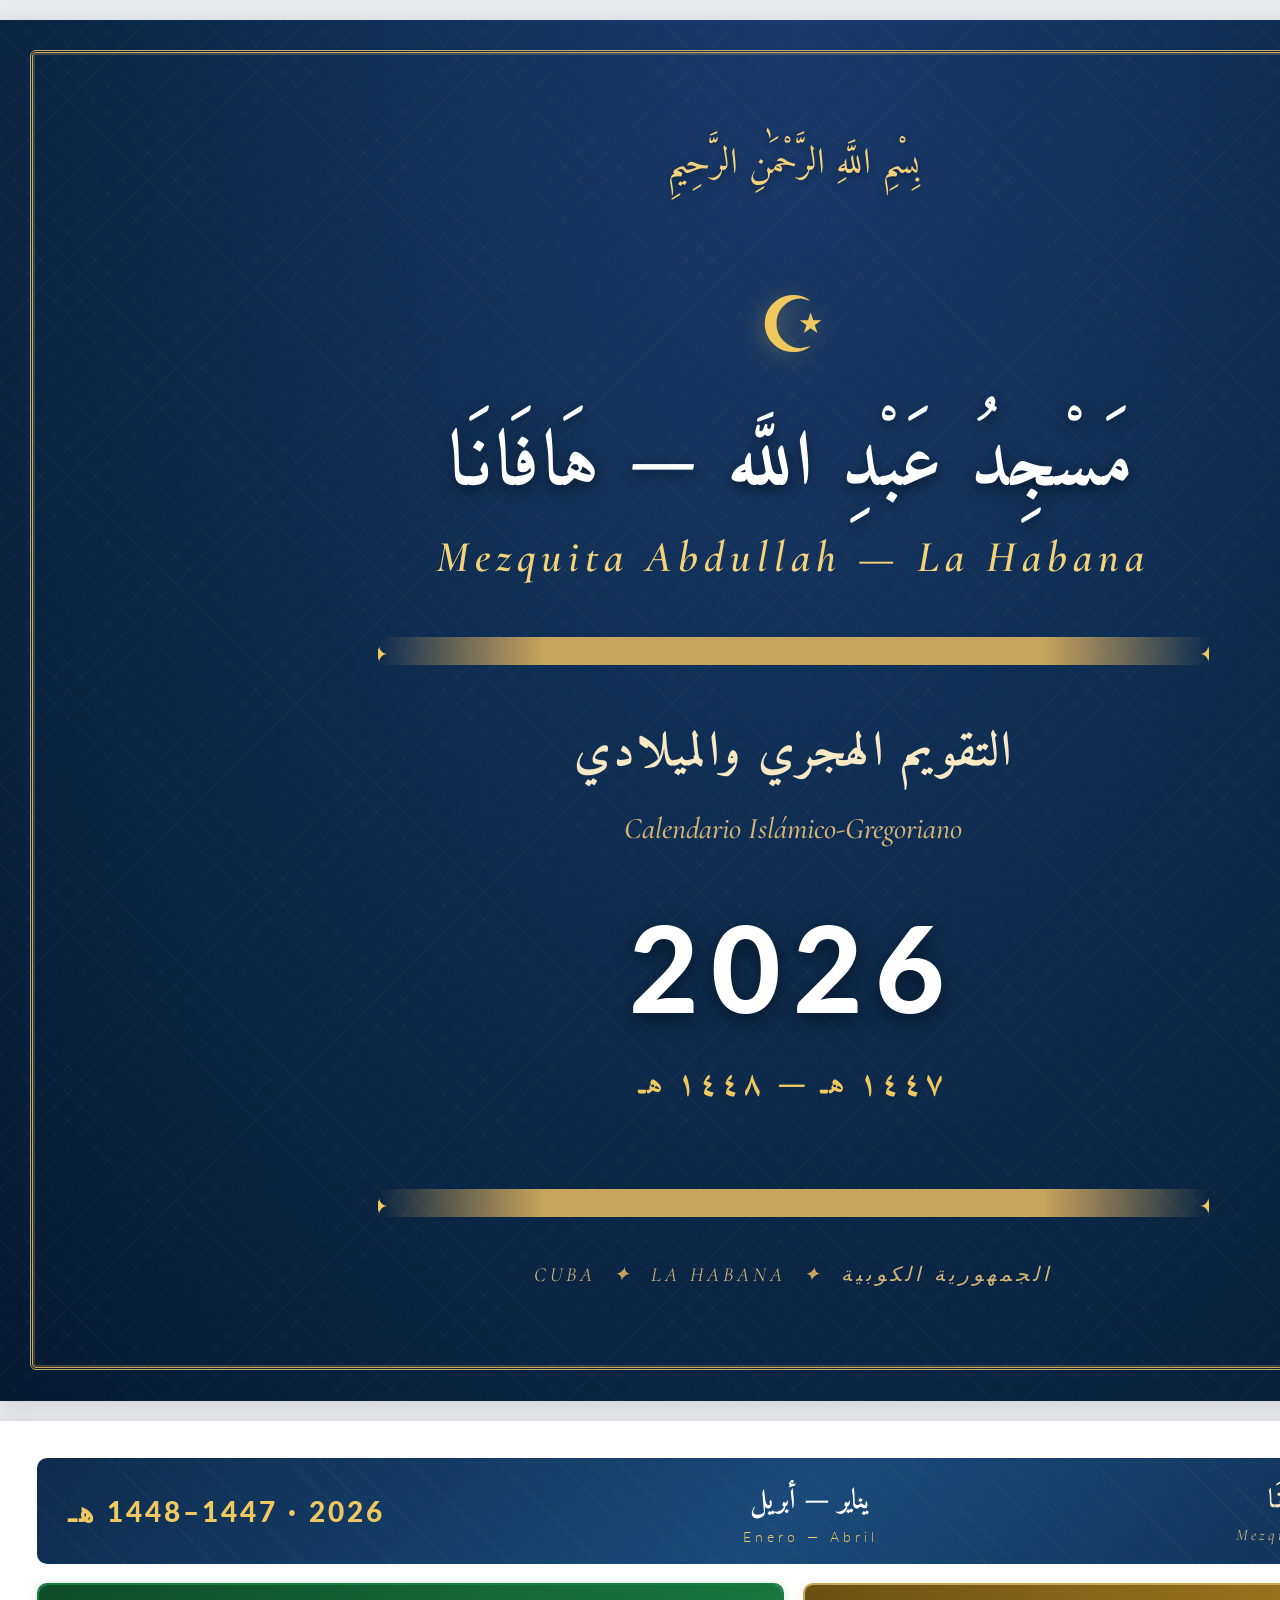
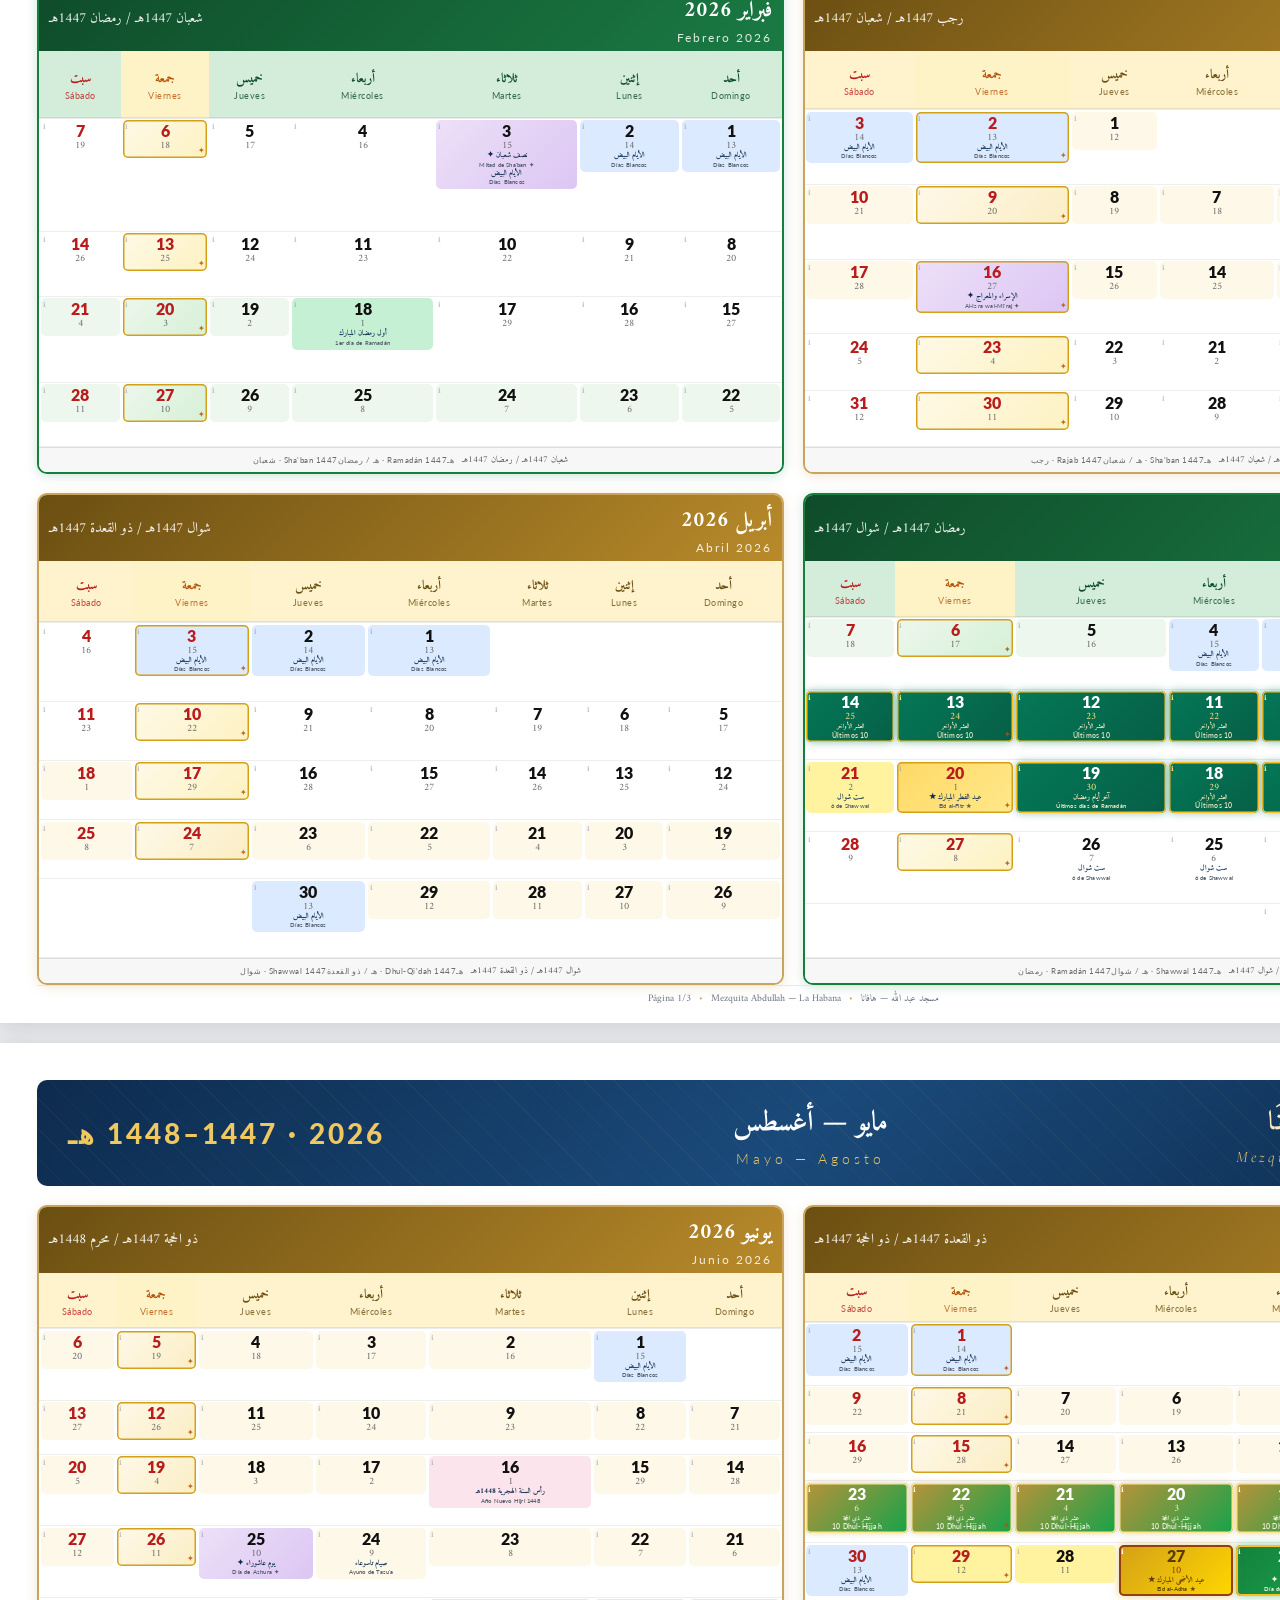
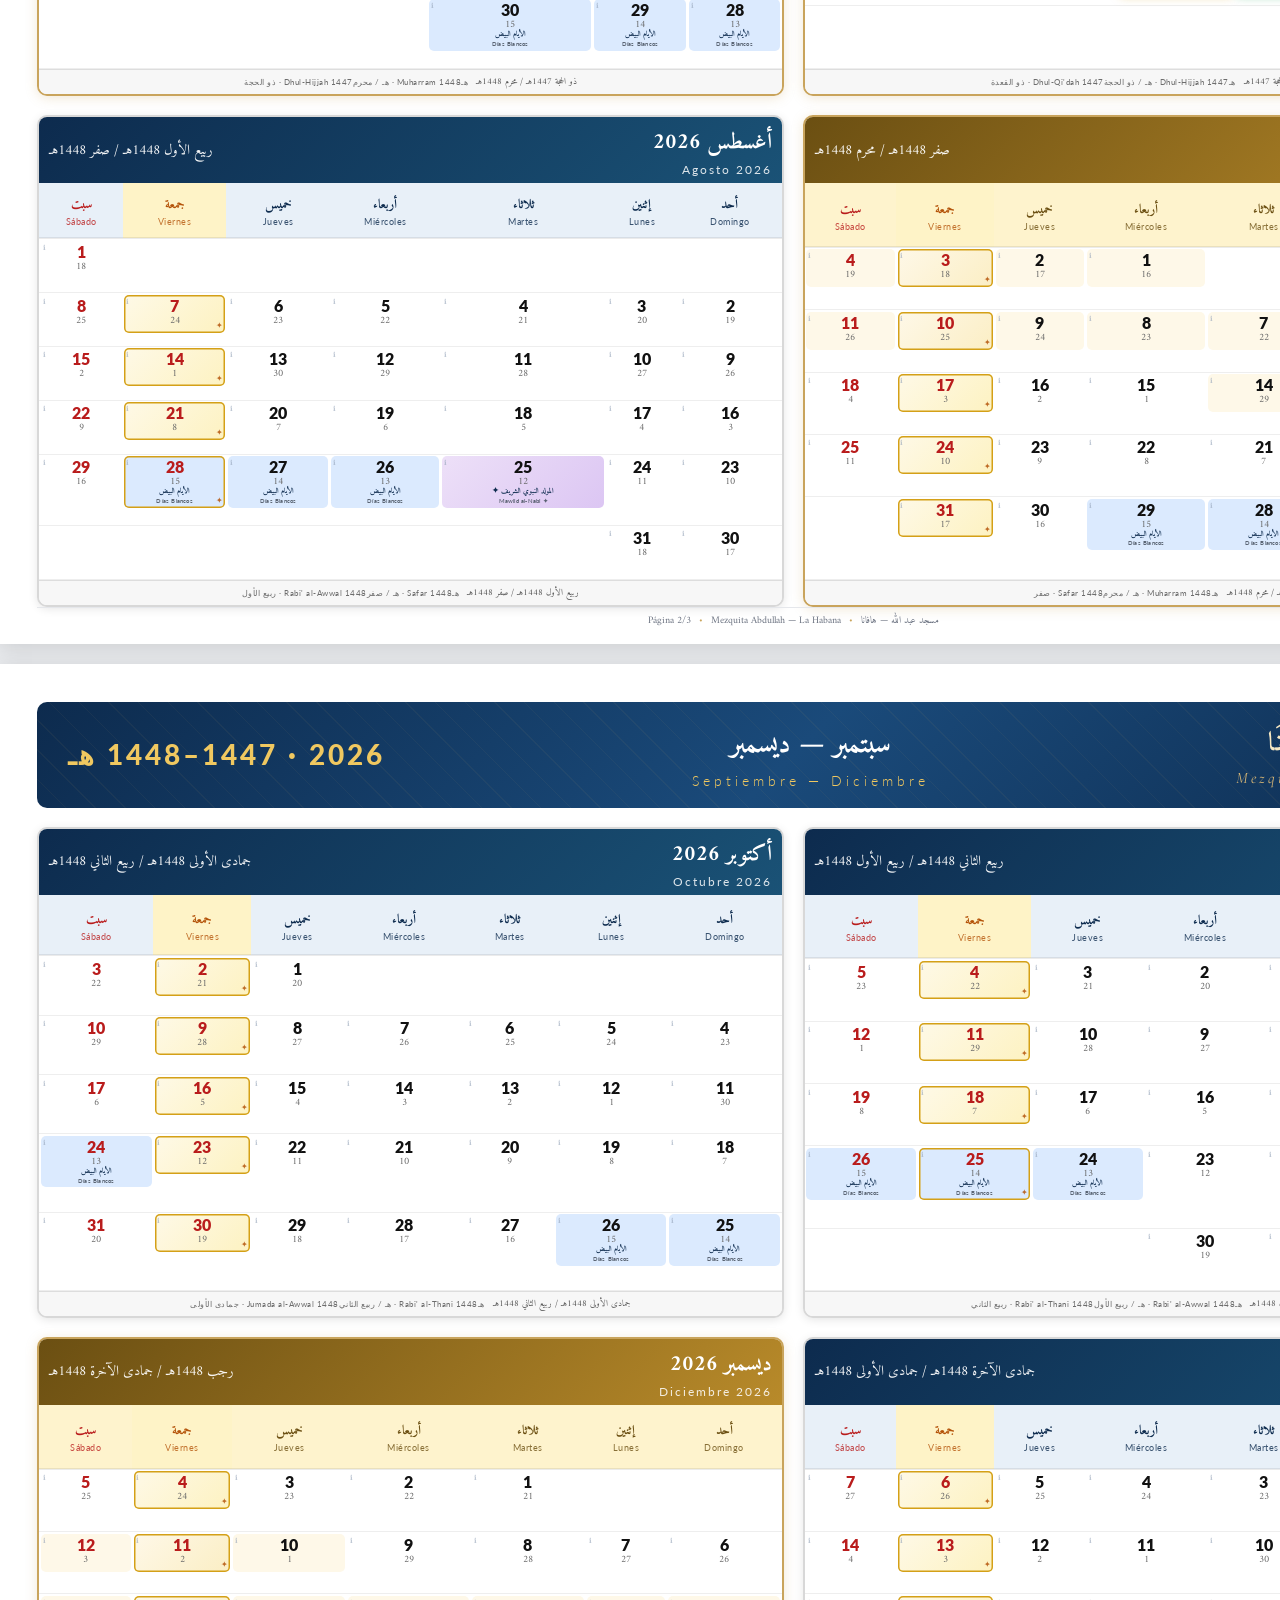
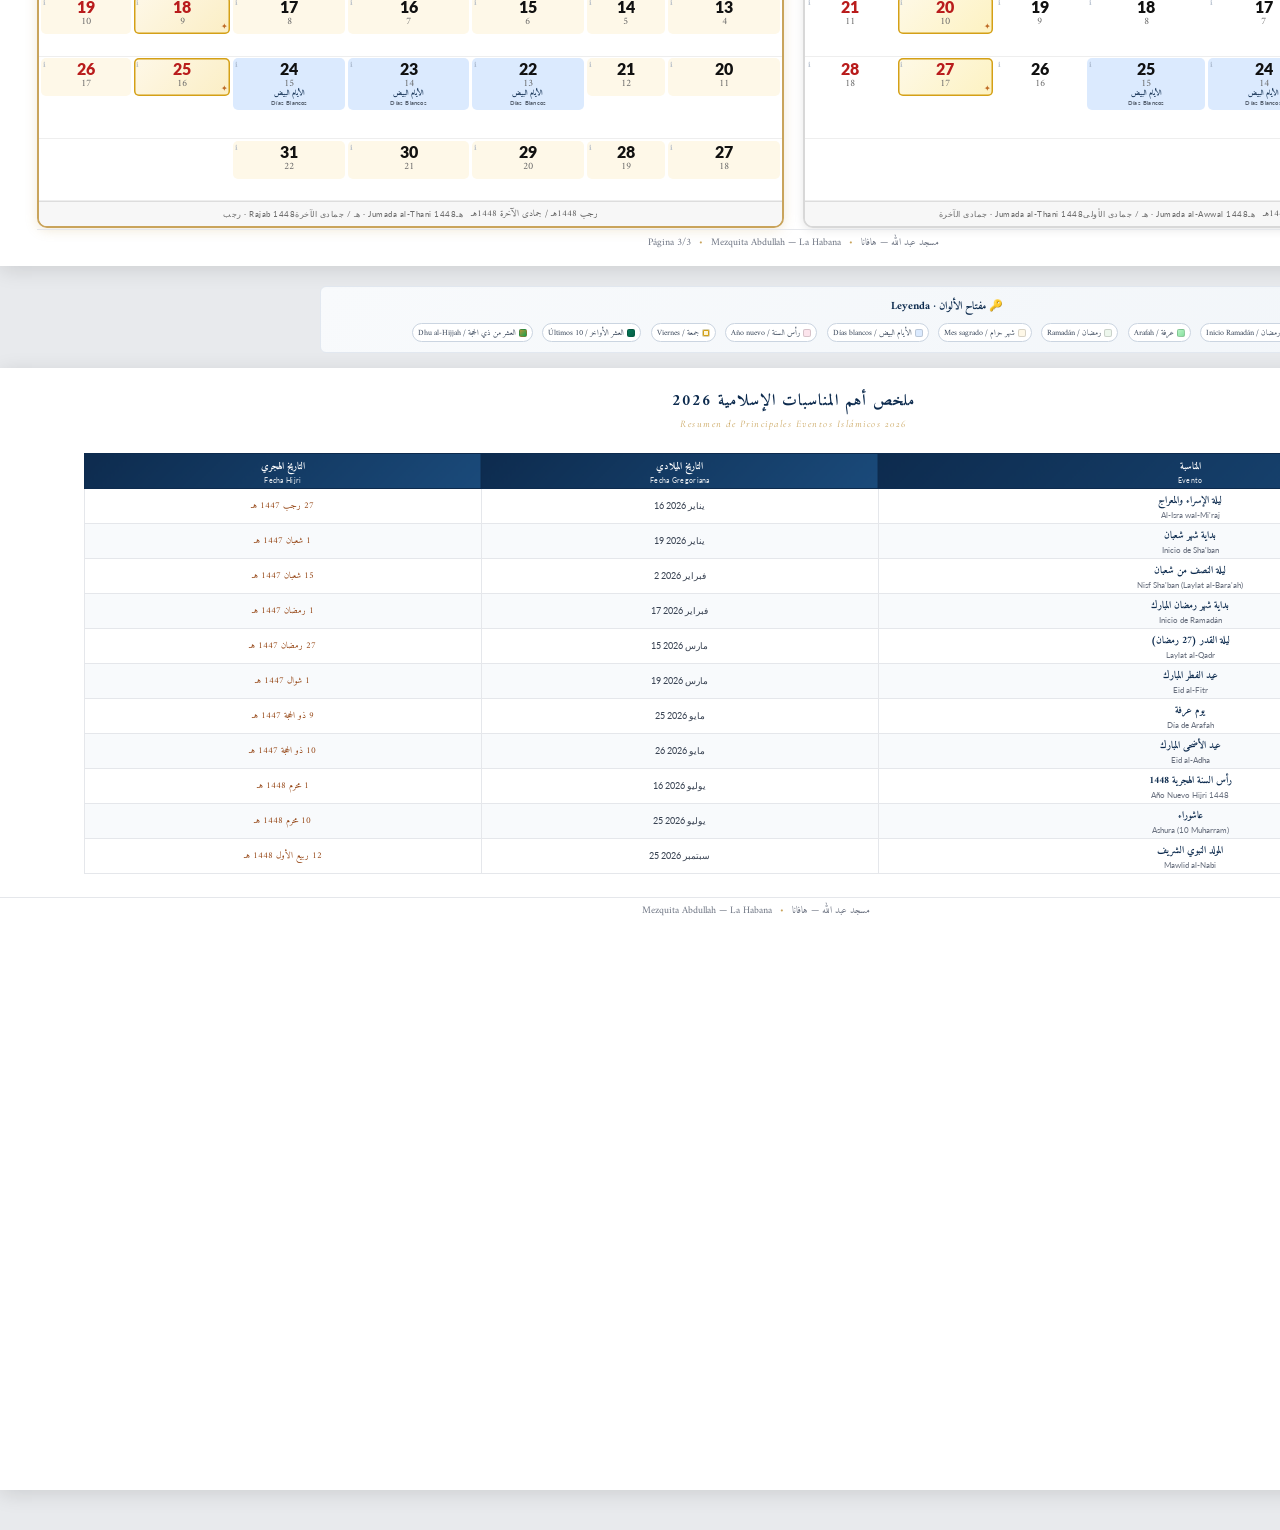
==== index.html @ 208e22bb "Add files via upload" ====
<!DOCTYPE html>
<html lang="ar" dir="rtl">
<head>
<meta charset="UTF-8">
<meta name="viewport" content="width=device-width, initial-scale=1.0">
<title>التقويم الهجري والميلادي 2026 — مسجد عبد الله هافانا | Calendario Islámico 2026</title>
<link rel="preconnect" href="https://fonts.googleapis.com">
<link rel="preconnect" href="https://fonts.gstatic.com" crossorigin>
<link href="https://fonts.googleapis.com/css2?family=Amiri:ital,wght@0,400;0,700;1,400&family=Scheherazade+New:wght@400;600;700&family=Lato:wght@300;400;700;900&family=Cormorant+Garamond:ital,wght@0,400;0,600;0,700;1,400&display=swap" rel="stylesheet">
<style>
* { margin: 0; padding: 0; box-sizing: border-box; }
html, body {
  background: #e8eaed;
  font-family: 'Amiri', 'Scheherazade New', 'Lato', serif;
  color: #1a1a1a;
  direction: rtl;
}
body { padding: 20px 0; }

/* ========== PAGE ========== */
.page {
  width: 420mm;
  min-height: 297mm;
  background: #fff;
  margin: 0 auto 20px;
  padding: 10mm;
  page-break-after: always;
  box-shadow: 0 4px 20px rgba(0,0,0,0.12);
  position: relative;
  overflow: hidden;
}

/* ========== COVER PAGE ========== */
.cover-page {
  background:
    radial-gradient(ellipse at top, #1a3a6c 0%, #0d2b4e 50%, #061a30 100%);
  color: #f7e9c4;
  display: flex;
  flex-direction: column;
  align-items: center;
  justify-content: center;
  text-align: center;
  padding: 30mm 20mm;
}
.cover-page::before {
  content: "";
  position: absolute; inset: 8mm;
  border: 3px double #c9a45c;
  border-radius: 6px;
  pointer-events: none;
  box-shadow: inset 0 0 0 2px rgba(201,164,92,0.25);
}
.cover-page::after {
  content: "";
  position: absolute; inset: 0;
  background:
    repeating-linear-gradient(45deg, transparent 0 18px, rgba(201,164,92,0.04) 18px 19px),
    repeating-linear-gradient(-45deg, transparent 0 18px, rgba(201,164,92,0.04) 18px 19px);
  pointer-events: none;
}
.cover-inner { position: relative; z-index: 2; max-width: 320mm; }
.basmala {
  font-family: 'Amiri', serif;
  font-size: 36px;
  color: #f3d27a;
  margin-bottom: 18mm;
  text-shadow: 0 2px 8px rgba(0,0,0,0.4);
}
.cover-crescent {
  font-size: 78px;
  color: #f0c860;
  margin-bottom: 6mm;
  filter: drop-shadow(0 4px 12px rgba(240,200,96,0.4));
}
.cover-mosque-ar {
  font-family: 'Amiri', serif;
  font-size: 76px;
  font-weight: 700;
  color: #fff;
  letter-spacing: 4px;
  text-shadow: 0 4px 14px rgba(0,0,0,0.5);
  margin-bottom: 6mm;
  line-height: 1.1;
}
.cover-mosque-es {
  font-family: 'Cormorant Garamond', serif;
  font-size: 44px;
  font-weight: 600;
  color: #f3d27a;
  letter-spacing: 6px;
  font-style: italic;
  direction: ltr;
  margin-bottom: 14mm;
}
.cover-divider {
  width: 220mm;
  height: 28px;
  margin: 6mm auto 12mm;
  background:
    linear-gradient(to right, transparent, #c9a45c 20%, #c9a45c 80%, transparent);
  -webkit-mask: radial-gradient(circle at center, transparent 8px, #000 9px),
                linear-gradient(#000,#000);
  -webkit-mask-composite: source-over;
  mask: radial-gradient(circle at center, transparent 8px, #000 9px),
        linear-gradient(#000,#000);
  position: relative;
}
.cover-divider::before, .cover-divider::after {
  content: "✦";
  position: absolute; top: 0;
  color: #f0c860; font-size: 22px;
}
.cover-divider::before { left: -2mm; }
.cover-divider::after { right: -2mm; }
.cover-title-ar {
  font-family: 'Amiri', serif;
  font-size: 48px;
  font-weight: 700;
  color: #f7e9c4;
  margin-bottom: 4mm;
  letter-spacing: 2px;
}
.cover-title-es {
  font-family: 'Cormorant Garamond', serif;
  font-size: 30px;
  font-weight: 500;
  color: #d4b475;
  font-style: italic;
  direction: ltr;
  margin-bottom: 16mm;
}
.cover-year {
  font-family: 'Lato', sans-serif;
  font-size: 120px;
  font-weight: 900;
  color: #fff;
  line-height: 1;
  letter-spacing: 12px;
  text-shadow: 0 6px 20px rgba(0,0,0,0.5);
  margin: 8mm 0;
}
.cover-hijri {
  font-family: 'Amiri', serif;
  font-size: 32px;
  color: #f0c860;
  font-weight: 700;
  letter-spacing: 3px;
  margin-bottom: 20mm;
}
.cover-location {
  font-family: 'Cormorant Garamond', serif;
  font-size: 20px;
  color: #d4b475;
  direction: ltr;
  font-style: italic;
  letter-spacing: 4px;
}
.cover-location .sep { margin: 0 8px; color: #c9a45c; }

/* ========== CALENDAR PAGES HEADER ========== */
.page-header {
  background: linear-gradient(135deg, #0d2b4e 0%, #1a4a7a 50%, #0d2b4e 100%);
  color: #fff;
  padding: 5mm 8mm;
  border-radius: 10px;
  margin-bottom: 5mm;
  display: flex;
  align-items: center;
  justify-content: space-between;
  position: relative;
  overflow: hidden;
}
.page-header::before {
  content: "";
  position: absolute; inset: 0;
  background: repeating-linear-gradient(45deg, transparent 0 20px, rgba(201,164,92,0.06) 20px 21px);
}
.ph-mosque { display: flex; flex-direction: column; gap: 2px; position: relative; z-index: 2; }
.ph-mosque-ar { font-family: 'Amiri', serif; font-size: 26px; font-weight: 700; color: #f7e9c4; letter-spacing: 2px; }
.ph-mosque-es { font-family: 'Cormorant Garamond', serif; font-size: 16px; color: #d4b475; direction: ltr; font-style: italic; letter-spacing: 3px; }
.ph-section { display: flex; flex-direction: column; gap: 2px; text-align: center; position: relative; z-index: 2; }
.ph-section-ar { font-family: 'Amiri', serif; font-size: 28px; font-weight: 700; color: #fff; }
.ph-section-es { font-family: 'Lato', sans-serif; font-size: 14px; color: #f0c860; direction: ltr; letter-spacing: 4px; font-weight: 300; }
.ph-year { font-family: 'Lato', sans-serif; font-size: 28px; font-weight: 900; color: #f0c860; letter-spacing: 3px; position: relative; z-index: 2; }

/* ========== MONTHS GRID (4 per page) ========== */
.months-grid-4 {
  display: grid;
  grid-template-columns: repeat(2, 1fr);
  grid-template-rows: repeat(2, 1fr);
  gap: 5mm;
  height: calc(297mm - 32mm);
}

.month-block {
  border-radius: 10px;
  overflow: hidden;
  box-shadow: 0 2px 10px rgba(0,0,0,0.10);
  border: 2px solid #d8d8d8;
  background: #fff;
  display: flex;
  flex-direction: column;
}
.month-block.sacred {
  border-color: #c9a45c;
  box-shadow: 0 2px 12px rgba(201,164,92,0.25);
}
.month-block.ramadan {
  border-color: #15803d;
  box-shadow: 0 2px 12px rgba(21,128,61,0.20);
}

.month-head {
  padding: 6px 10px;
  text-align: center;
  display: flex;
  align-items: center;
  justify-content: space-between;
}
.month-block:not(.sacred):not(.ramadan) .month-head { background: linear-gradient(135deg, #0d2b4e, #1a5276); color: #fff; }
.month-block.sacred .month-head { background: linear-gradient(135deg, #6B4F12, #b88a2a); color: #fff; }
.month-block.ramadan .month-head { background: linear-gradient(135deg, #0f4c2a, #1a7a43); color: #fff; }
.month-greg-name { display: flex; flex-direction: column; align-items: flex-start; }
.month-greg-name .m-ar { font-family: 'Amiri', serif; font-size: 22px; font-weight: 700; }
.month-greg-name .m-es { font-family: 'Lato', sans-serif; font-size: 12px; font-weight: 400; opacity: 0.85; direction: ltr; letter-spacing: 2px; }
.month-hijri-name { text-align: left; }
.month-hijri-name .m-ar { font-family: 'Amiri', serif; font-size: 14px; opacity: 0.95; display: block; }

.cal-table { width: 100%; border-collapse: collapse; flex: 1; }
.cal-table th {
  padding: 4px 2px;
  text-align: center;
  font-size: 11px;
  font-weight: 700;
  border-bottom: 2px solid rgba(0,0,0,0.08);
  vertical-align: middle;
}
.cal-table th .wd-ar { font-family: 'Amiri', serif; font-size: 13px; display: block; }
.cal-table th .wd-es { font-family: 'Lato', sans-serif; font-size: 8.5px; font-weight: 400; opacity: 0.8; direction: ltr; letter-spacing: 0.5px; display: block; margin-top: 1px; }
.month-block:not(.sacred):not(.ramadan) .cal-table th { background: #e8f0f8; color: #0d2b4e; }
.month-block.sacred .cal-table th { background: #fef3cd; color: #6B4F12; }
.month-block.ramadan .cal-table th { background: #d4edda; color: #0f4c2a; }
.cal-table th.fri { color: #b45309 !important; background: #fef3c7 !important; }
.cal-table th.sat { color: #b91c1c !important; }

.cal-table td {
  padding: 1.5px;
  text-align: center;
  vertical-align: top;
  border-bottom: 0.5px solid #eee;
}

.day-cell {
  display: flex;
  flex-direction: column;
  align-items: center;
  border-radius: 5px;
  padding: 3px 2px;
  min-height: 38px;
  position: relative;
  cursor: pointer;
  transition: transform 0.12s ease, box-shadow 0.12s ease;
}
.day-cell:hover {
  transform: translateY(-1px);
  box-shadow: 0 3px 10px rgba(0,0,0,0.18);
  z-index: 5;
}
.info-dot {
  position: absolute;
  top: 1px;
  inset-inline-end: 2px;
  font-size: 7px;
  color: #94a3b8;
  opacity: 0.6;
}
.day-cell:hover .info-dot { color: #0d2b4e; opacity: 1; }

.g-num { font-family: 'Lato', sans-serif; font-size: 16px; font-weight: 800; line-height: 1; color: #111; }
.h-num { font-family: 'Amiri', serif; font-size: 10px; color: #666; line-height: 1.1; margin-top: 1px; }
.ev-label {
  font-size: 7px;
  line-height: 1.15;
  text-align: center;
  font-weight: 600;
  max-width: 99%;
  margin-top: 1px;
}
.ev-ar { font-family: 'Amiri', serif; font-size: 7.5px; color: #0d2b4e; }
.ev-es { font-family: 'Lato', sans-serif; font-size: 6px; color: #4b5563; direction: ltr; opacity: 0.9; letter-spacing: 0.2px; }
.ev-label.mini { font-size: 6.5px; }

/* Day type backgrounds */
.dc-eid        { background: linear-gradient(135deg, #ffd966, #ffe88a) !important; }
.dc-eid2       { background: #fff3a0 !important; }
.dc-holy       { background: linear-gradient(135deg, #ede0f8, #dcc6f3) !important; }
.dc-fast-start { background: #c6f0d3 !important; }
.dc-arafah     { background: linear-gradient(135deg, #b7f3c4, #88e0a0) !important; }
.dc-ramadan    { background: #edf7ed; }
.dc-sacred     { background: #fef8e8; }
.dc-white      { background: #dbeafe !important; }
.dc-new-year   { background: #fce4ec !important; }

/* Friday highlight (gold frame) — applied on top */
.day-cell.is-friday {
  background: linear-gradient(135deg, #fef9e7, #fdf2c1);
  box-shadow: inset 0 0 0 1.5px #d4a017;
}
.day-cell.is-friday::after {
  content: "✦";
  position: absolute;
  bottom: 0px; inset-inline-start: 2px;
  color: #b45309;
  font-size: 8px;
  opacity: 0.85;
}
/* Friday + Ramadan etc keep their own bg via specificity (Friday adds frame only) */
.day-cell.is-friday.dc-ramadan { background: linear-gradient(135deg, #edf7ed, #d6f0d6); }
.day-cell.is-friday.dc-sacred  { background: linear-gradient(135deg, #fef8e8, #fbeec4); }
.day-cell.is-friday.dc-white   { background: linear-gradient(135deg, #dbeafe, #c5e0ff); }

/* Last ten Ramadan — deep emerald glow */
.day-cell.is-last10 {
  background: linear-gradient(135deg, #047857, #065f46) !important;
  color: #fff !important;
  box-shadow: inset 0 0 0 1.5px #fbbf24, 0 0 8px rgba(4,120,87,0.45);
}
.day-cell.is-last10 .g-num { color: #fff !important; }
.day-cell.is-last10 .h-num { color: #fde68a !important; }
.day-cell.is-last10 .ev-ar { color: #fef3c7 !important; }
.day-cell.is-last10 .ev-es { color: #fef3c7 !important; }
.day-cell.is-last10 .info-dot { color: #fde68a !important; opacity: 1; }
/* Laylat al-Qadr override */
.day-cell.is-last10.dc-holy {
  background: linear-gradient(135deg, #5b21b6, #7c3aed) !important;
  box-shadow: inset 0 0 0 2px #fbbf24, 0 0 12px rgba(124,58,237,0.5);
}

/* Ten Dhul-Hijjah — warm gold→green */
.day-cell.is-tendh {
  background: linear-gradient(135deg, #b8923a, #16a34a) !important;
  color: #fff !important;
  box-shadow: inset 0 0 0 1.5px #fde68a, 0 0 6px rgba(184,146,58,0.40);
}
.day-cell.is-tendh .g-num { color: #fff !important; }
.day-cell.is-tendh .h-num { color: #fef3c7 !important; }
.day-cell.is-tendh .ev-ar, .day-cell.is-tendh .ev-es { color: #fffbeb !important; }
.day-cell.is-tendh .info-dot { color: #fff !important; opacity: 1; }
/* Arafah / Adha keep their special background */
.day-cell.is-tendh.dc-arafah { background: linear-gradient(135deg, #15803d, #16a34a) !important; box-shadow: inset 0 0 0 2px #fbbf24, 0 0 10px rgba(22,163,74,0.5); }
.day-cell.is-tendh.dc-eid { background: linear-gradient(135deg, #d4a017, #ffd700) !important; color: #5b3a00 !important; box-shadow: inset 0 0 0 2px #92400e, 0 0 10px rgba(212,160,23,0.5); }
.day-cell.is-tendh.dc-eid .g-num { color: #5b3a00 !important; }
.day-cell.is-tendh.dc-eid .h-num { color: #7c3a00 !important; }
.day-cell.is-tendh.dc-eid .ev-ar, .day-cell.is-tendh.dc-eid .ev-es { color: #5b3a00 !important; }

.fri .g-num, .sat .g-num { color: #b91c1c; }

.month-footer {
  background: #f7f7f7;
  text-align: center;
  padding: 4px 6px;
  font-size: 9px;
  color: #555;
  border-top: 1px solid #ddd;
  display: flex;
  justify-content: center;
  align-items: center;
  gap: 8px;
}
.month-footer .ftr-es { font-family: 'Lato', sans-serif; direction: ltr; font-size: 8px; opacity: 0.85; letter-spacing: 0.5px; }

.page-footer {
  position: absolute;
  bottom: 4mm;
  left: 10mm;
  right: 10mm;
  text-align: center;
  font-size: 10px;
  color: #6b7280;
  padding-top: 4px;
  border-top: 1px solid #e5e7eb;
  display: flex;
  align-items: center;
  justify-content: center;
  gap: 8px;
  font-family: 'Amiri', 'Lato', serif;
}
.page-footer .dot { color: #c9a45c; }

/* ========== MODAL ========== */
.modal-overlay {
  position: fixed;
  inset: 0;
  background: rgba(10,20,40,0.65);
  backdrop-filter: blur(4px);
  -webkit-backdrop-filter: blur(4px);
  display: none;
  align-items: center;
  justify-content: center;
  z-index: 1000;
  padding: 20px;
  /* السماح بالتمرير على overlay عندما يكون المحتوى أطول من الشاشة */
  overflow-y: auto;
  -webkit-overflow-scrolling: touch;
  overscroll-behavior: contain;
}
.modal-overlay.active { display: flex; }
.modal {
  background: #fff;
  width: min(420px, 100%);
  max-height: 85vh;
  /* استخدام dvh عند توفره للتعامل مع شريط المتصفح المتحرك على الهاتف */
  max-height: 85dvh;
  display: flex;
  flex-direction: column;
  border-radius: 16px;
  border: 3px solid #c9a45c;
  box-shadow: 0 20px 60px rgba(0,0,0,0.4);
  position: relative;
  overflow: hidden; /* الحفاظ على الحواف المستديرة */
  animation: modalIn 0.25s ease-out;
  /* منع backdrop-filter من إفساد التمرير للعناصر الداخلية */
  will-change: transform, opacity;
}
@keyframes modalIn {
  from { opacity: 0; transform: translateY(20px) scale(0.96); }
  to { opacity: 1; transform: translateY(0) scale(1); }
}
.modal-header {
  background: linear-gradient(135deg, #0d2b4e, #1a4a7a);
  color: #fff;
  padding: 20px 28px;
  padding-inline-end: 60px; /* مساحة لزر الإغلاق */
  border-radius: 13px 13px 0 0;
  position: relative;
  flex-shrink: 0; /* الهيدر ثابت لا يُضغط */
}
.modal-close {
  position: absolute;
  top: 12px;
  inset-inline-end: 14px;
  width: 36px; height: 36px;
  border-radius: 50%;
  background: rgba(255,255,255,0.2);
  border: 1.5px solid rgba(255,255,255,0.3);
  color: #fff;
  font-size: 22px;
  cursor: pointer;
  display: flex; align-items: center; justify-content: center;
  transition: background 0.15s;
  z-index: 5;
  -webkit-tap-highlight-color: transparent;
  touch-action: manipulation;
}
.modal-close:hover { background: rgba(255,255,255,0.3); }
.modal-date-line {
  font-family: 'Lato', sans-serif;
  font-size: 14px;
  color: #f0c860;
  letter-spacing: 2px;
  margin-bottom: 4px;
}
.modal-title-ar { font-family: 'Amiri', serif; font-size: 28px; font-weight: 700; margin-bottom: 4px; }
.modal-title-es { font-family: 'Cormorant Garamond', serif; font-size: 18px; color: #d4b475; direction: ltr; font-style: italic; letter-spacing: 2px; }
.modal-section { margin-bottom: 18px; }
.modal-section h4 {
  font-family: 'Amiri', serif;
  font-size: 15px;
  color: #0d2b4e;
  margin-bottom: 6px;
  padding-bottom: 4px;
  border-bottom: 2px solid #c9a45c;
  display: inline-block;
}
.modal-section .es-label { font-family: 'Lato', sans-serif; font-size: 11px; color: #6b7280; direction: ltr; margin-left: 6px; }
.modal-section p.ar { font-family: 'Amiri', serif; font-size: 18px; line-height: 1.8; color: #1f2937; }
.modal-section p.es { font-family: 'Lato', sans-serif; font-size: 14px; line-height: 1.6; color: #374151; direction: ltr; text-align: left; margin-top: 8px; padding-inline-start: 12px; border-inline-start: 3px solid #c9a45c; }
/* جسم النافذة هو المنطقة القابلة للتمرير */
.modal-body {
  padding: 22px 28px;
  overflow-y: auto;
  -webkit-overflow-scrolling: touch;
  overscroll-behavior: contain;
  flex: 1 1 auto;
  min-height: 0; /* مهم لـ flex children حتى يعمل scroll */
}
.modal-footer {
  flex-shrink: 0;
}
.modal-quote {
  background: linear-gradient(135deg, #fef9e7, #fef3c7);
  border-radius: 10px;
  padding: 18px 22px;
  border: 1.5px solid #d4a017;
  margin-top: 10px;
}
.modal-quote .q-ar {
  font-family: 'Amiri', serif;
  font-size: 22px;
  line-height: 1.9;
  color: #5b3a00;
  text-align: center;
  font-weight: 600;
}
.modal-quote .q-es {
  font-family: 'Cormorant Garamond', serif;
  font-size: 15px;
  line-height: 1.55;
  color: #6b4f12;
  direction: ltr;
  text-align: center;
  font-style: italic;
  margin-top: 10px;
  padding-top: 10px;
  border-top: 1px dashed #d4a017;
}
.modal-quote .q-ref {
  font-family: 'Lato', sans-serif;
  font-size: 12px;
  color: #92400e;
  text-align: center;
  margin-top: 8px;
  letter-spacing: 1px;
}
.modal-footer {
  padding: 14px 28px;
  text-align: center;
  font-family: 'Amiri', serif;
  font-size: 13px;
  color: #6b7280;
  border-top: 1px solid #e5e7eb;
}
.modal-footer .es { font-family: 'Lato', sans-serif; font-size: 11px; direction: ltr; color: #9ca3af; }

/* ========== COMPACT LEGEND (under calendar) ========== */
.legend-compact {
  margin-top: 3mm;
  padding: 2.5mm 3mm;
  background: linear-gradient(135deg, #f8fafc, #f1f5f9);
  border-radius: 6px;
  border: 1px solid #e2e8f0;
}
.legend-title-small {
  text-align: center;
  font-family: 'Amiri', serif;
  font-size: 11px;
  font-weight: 700;
  color: #0d2b4e;
  margin-bottom: 2mm;
}
.legend-grid-small {
  display: flex;
  flex-wrap: wrap;
  gap: 1.2mm 2.5mm;
  justify-content: center;
}
.legend-chip {
  display: inline-flex;
  align-items: center;
  gap: 3px;
  padding: 1.5px 5px;
  border-radius: 14px;
  border: 1px solid #cbd5e1;
  background: #fff;
  font-size: 8px;
}
.legend-chip .swatch {
  width: 8px;
  height: 8px;
  border-radius: 2px;
  flex-shrink: 0;
  border: 1px solid rgba(0,0,0,0.15);
}
.legend-chip .swatch.dc-eid { background: linear-gradient(135deg, #ffd966, #ffe88a); }
.legend-chip .swatch.dc-eid2 { background: #fff3a0; }
.legend-chip .swatch.dc-holy { background: linear-gradient(135deg, #ede0f8, #dcc6f3); }
.legend-chip .swatch.dc-fast-start { background: #c6f0d3; }
.legend-chip .swatch.dc-arafah { background: linear-gradient(135deg, #b7f3c4, #88e0a0); }
.legend-chip .swatch.dc-ramadan { background: #edf7ed; }
.legend-chip .swatch.dc-sacred { background: #fef8e8; }
.legend-chip .swatch.dc-white { background: #dbeafe; }
.legend-chip .swatch.dc-new-year { background: #fce4ec; }
.legend-chip .swatch.is-friday { background: linear-gradient(135deg, #fef9e7, #fdf2c1); box-shadow: inset 0 0 0 1px #d4a017; }
.legend-chip .swatch.is-last10 { background: linear-gradient(135deg, #047857, #065f46); }
.legend-chip .swatch.is-tendh { background: linear-gradient(135deg, #b8923a, #16a34a); }
.legend-chip .text {
  font-family: 'Amiri', serif;
  font-size: 8px;
  color: #334155;
  white-space: nowrap;
}

/* ========== COMPACT EVENTS TABLE ========== */
.events-page {
  background: #fff;
  padding: 5mm 6mm;
  max-height: 100mm;
}
.events-title {
  text-align: center;
  font-family: 'Amiri', serif;
  font-size: 16px;
  font-weight: 700;
  color: #0d2b4e;
  margin-bottom: 1mm;
  letter-spacing: 1px;
}
.events-subtitle {
  text-align: center;
  font-family: 'Cormorant Garamond', serif;
  font-size: 10px;
  color: #c9a45c;
  direction: ltr;
  font-style: italic;
  letter-spacing: 1.5px;
  margin-bottom: 3mm;
}
.events-table-wrap { overflow-x: auto; max-width: 92%; margin: 0 auto; }
.events-table {
  width: 100%;
  border-collapse: collapse;
  font-family: 'Amiri', 'Lato', serif;
  font-size: 9px;
  table-layout: fixed;
}
.events-table th {
  background: linear-gradient(135deg, #0d2b4e, #1a4a7a);
  color: #fff;
  padding: 4px 3px;
  text-align: center;
  font-family: 'Amiri', serif;
  font-size: 10px;
  font-weight: 700;
  border: 1px solid #0d2b4e;
}
.events-table th .es { font-family: 'Lato', sans-serif; font-size: 7px; font-weight: 400; opacity: 0.85; direction: ltr; display: block; margin-top: 1px; letter-spacing: 0.3px; }
.events-table td {
  padding: 3px 3px;
  border: 1px solid #e5e7eb;
  text-align: center;
  vertical-align: middle;
}
.events-table tr:nth-child(even) { background: #f8fafc; }
.events-table tr:hover { background: #eef6ff; }
.events-table .ev-name-ar { font-family: 'Amiri', serif; font-size: 10px; font-weight: 700; color: #0d2b4e; }
.events-table .ev-name-es { font-family: 'Lato', sans-serif; font-size: 8px; color: #6b7280; direction: ltr; display: block; margin-top: 1px; }
.events-table .date-greg { font-family: 'Lato', sans-serif; font-size: 9px; color: #374151; direction: ltr; }
.events-table .date-hijri { font-family: 'Amiri', serif; font-size: 9px; color: #92400e; }
.events-table col:first-child { width: 44%; }
.events-table col:nth-child(2) { width: 28%; }
.events-table col:nth-child(3) { width: 28%; }

/* ========== MODAL MOBILE FIXES ========== */
@media (max-width: 640px) {
  /* تعطيل blur على الهاتف (يسبب lag ومشاكل تمرير على iOS/Android القديم) */
  .modal-overlay {
    padding: 10px;
    align-items: flex-start; /* لصق بالأعلى لتجنب قطع المحتوى الطويل */
    justify-content: center;
    backdrop-filter: none;
    -webkit-backdrop-filter: none;
    background: rgba(10,20,40,0.78);
    /* استخدام dvh لتجنب مشاكل شريط العنوان المتحرك */
    height: 100vh;
    height: 100dvh;
    overflow-y: auto;
    -webkit-overflow-scrolling: touch;
    overscroll-behavior: contain;
    /* تجنب إيماءات التمرير في الخلفية */
    touch-action: pan-y;
  }
  .modal-overlay.active {
    display: flex;
  }
  .modal {
    width: 100%;
    max-width: 460px;
    margin: 12px auto;
    /* الارتفاع الأقصى: استخدام dvh لتفادي قفز شريط المتصفح */
    max-height: calc(100dvh - 24px);
    max-height: calc(100vh - 24px); /* fallback */
    border-radius: 14px;
    border-width: 2px;
    position: relative;
    /* مهم: نضمن أن العنصر لا يتأثر بـ transform بعد انتهاء الأنيميشن */
    display: flex;
    flex-direction: column;
    overflow: hidden;
  }
  /* استخدام dvh في المتصفحات الحديثة فقط */
  @supports (height: 100dvh) {
    .modal { max-height: calc(100dvh - 24px); }
  }
  .modal-header {
    padding: 14px 18px;
    padding-inline-end: 54px;
    border-radius: 12px 12px 0 0;
    flex-shrink: 0;
  }
  .modal-close {
    width: 38px; height: 38px;       /* أكبر للضغط السهل (≥ 38px) */
    font-size: 20px;
    top: 8px;
    inset-inline-end: 8px;
    background: rgba(255,255,255,0.28);
    border: 1.5px solid rgba(255,255,255,0.45);
    box-shadow: 0 2px 6px rgba(0,0,0,0.25);
  }
  .modal-date-line { font-size: 11px; letter-spacing: 1px; }
  .modal-title-ar { font-size: 20px; }
  .modal-title-es { font-size: 14px; }
  .modal-body {
    padding: 14px 18px 18px;
    overflow-y: auto;
    -webkit-overflow-scrolling: touch;
    overscroll-behavior: contain;
    flex: 1 1 auto;
    min-height: 0;
  }
  .modal-section { margin-bottom: 12px; }
  .modal-section h4 { font-size: 13px; }
  .modal-section p.ar { font-size: 15px; }
  .modal-section p.es { font-size: 12px; }
  .modal-quote { padding: 12px 14px; }
  .modal-quote .q-ar { font-size: 16px; line-height: 1.85; }
  .modal-quote .q-es { font-size: 13px; }
  .modal-footer {
    padding: 10px 18px;
    font-size: 11px;
    flex-shrink: 0;
  }
}

/* === تحسين الوضع الأفقي (Landscape) على الهاتف === */
@media (max-width: 900px) and (orientation: landscape) and (max-height: 500px) {
  .modal-overlay { padding: 6px; align-items: flex-start; }
  .modal {
    max-height: calc(100dvh - 12px);
    max-height: calc(100vh - 12px);
    margin: 6px auto;
  }
  .modal-header { padding: 10px 16px; padding-inline-end: 50px; }
  .modal-title-ar { font-size: 18px; margin-bottom: 2px; }
  .modal-title-es { font-size: 12px; }
  .modal-date-line { font-size: 10px; margin-bottom: 2px; }
  .modal-close { width: 34px; height: 34px; font-size: 18px; top: 6px; inset-inline-end: 6px; }
  .modal-body { padding: 10px 16px; }
  .modal-section { margin-bottom: 10px; }
  .modal-quote { padding: 10px 12px; }
  .modal-footer { padding: 8px 16px; }
}

/* === دعم الشاشات الصغيرة جداً === */
@media (max-width: 360px) {
  .modal-header { padding: 12px 14px; padding-inline-end: 50px; }
  .modal-body { padding: 12px 14px; }
  .modal-title-ar { font-size: 18px; }
  .modal-section p.ar { font-size: 14px; }
  .modal-quote .q-ar { font-size: 15px; }
}

/* ========== PRINT ========== */
@media print {
  body { background: #fff; padding: 0; }
  .page { box-shadow: none; margin: 0; page-break-after: always; }
  .info-dot { display: none !important; }
  .modal-overlay { display: none !important; }
  .day-cell { cursor: default; }
  .day-cell:hover { transform: none; box-shadow: none; }
}

@page { size: A3 landscape; margin: 0; }
</style>
</head>
<body>

<!-- ===================== COVER PAGE ===================== -->
<div class="page cover-page">
  <div class="cover-inner">
    <div class="basmala">بِسْمِ اللَّهِ الرَّحْمَٰنِ الرَّحِيمِ</div>
    <div class="cover-crescent">☪</div>
    <div class="cover-mosque-ar">مَسْجِدُ عَبْدِ اللَّه — هَافَانَا</div>
    <div class="cover-mosque-es">Mezquita Abdullah — La Habana</div>
    <div class="cover-divider"></div>
    <div class="cover-title-ar">التقويم الهجري والميلادي</div>
    <div class="cover-title-es">Calendario Islámico-Gregoriano</div>
    <div class="cover-year">2026</div>
    <div class="cover-hijri">١٤٤٧ هـ — ١٤٤٨ هـ</div>
    <div class="cover-divider"></div>
    <div class="cover-location">CUBA <span class="sep">✦</span> LA HABANA <span class="sep">✦</span> الجمهورية الكوبية</div>
  </div>
</div>

<!-- ===================== CALENDAR PAGES ===================== -->

<div class="page calendar-page">
  <div class="page-header">
    <div class="ph-mosque">
      <span class="ph-mosque-ar">مَسْجِدُ عَبْدِ الله — هَافَانَا</span>
      <span class="ph-mosque-es">Mezquita Abdullah — La Habana</span>
    </div>
    <div class="ph-section">
      <span class="ph-section-ar">يناير — أبريل</span>
      <span class="ph-section-es">Enero — Abril</span>
    </div>
    <div class="ph-year">2026 · 1447–1448 هـ</div>
  </div>
  <div class="months-grid-4">
    <div class="month-block sacred"><div class="month-head"><div class="month-greg-name"><span class="m-ar">يناير 2026</span><span class="m-es">Enero 2026</span></div><div class="month-hijri-name"><span class="m-ar">رجب 1447هـ / شعبان 1447هـ</span></div></div><table class="cal-table"><tr><th class=""><span class="wd-ar">أحد</span><span class="wd-es">Domingo</span></th><th class=""><span class="wd-ar">إثنين</span><span class="wd-es">Lunes</span></th><th class=""><span class="wd-ar">ثلاثاء</span><span class="wd-es">Martes</span></th><th class=""><span class="wd-ar">أربعاء</span><span class="wd-es">Miércoles</span></th><th class=""><span class="wd-ar">خميس</span><span class="wd-es">Jueves</span></th><th class="fri"><span class="wd-ar">جمعة</span><span class="wd-es">Viernes</span></th><th class="sat"><span class="wd-ar">سبت</span><span class="wd-es">Sábado</span></th></tr><tr><td></td><td></td><td></td><td></td><td><div class="day-cell dc-sacred" data-date="2026-01-01" data-info="sacred_month" data-weekday="4" data-g="1" data-h="12"><span class="info-dot">ℹ</span><span class="g-num">1</span><span class="h-num">12</span></div></td><td><div class="day-cell dc-white fri is-friday" data-date="2026-01-02" data-info="white_days" data-weekday="5" data-g="2" data-h="13"><span class="info-dot">ℹ</span><span class="g-num">2</span><span class="h-num">13</span><span class="ev-label ev-ar">الأيام البيض</span><span class="ev-label ev-es">Días Blancos</span></div></td><td><div class="day-cell dc-white sat" data-date="2026-01-03" data-info="white_days" data-weekday="6" data-g="3" data-h="14"><span class="info-dot">ℹ</span><span class="g-num">3</span><span class="h-num">14</span><span class="ev-label ev-ar">الأيام البيض</span><span class="ev-label ev-es">Días Blancos</span></div></td></tr><tr><td><div class="day-cell dc-white" data-date="2026-01-04" data-info="white_days" data-weekday="0" data-g="4" data-h="15"><span class="info-dot">ℹ</span><span class="g-num">4</span><span class="h-num">15</span><span class="ev-label ev-ar">الأيام البيض</span><span class="ev-label ev-es">Días Blancos</span></div></td><td><div class="day-cell dc-sacred" data-date="2026-01-05" data-info="sacred_month" data-weekday="1" data-g="5" data-h="16"><span class="info-dot">ℹ</span><span class="g-num">5</span><span class="h-num">16</span></div></td><td><div class="day-cell dc-sacred" data-date="2026-01-06" data-info="sacred_month" data-weekday="2" data-g="6" data-h="17"><span class="info-dot">ℹ</span><span class="g-num">6</span><span class="h-num">17</span></div></td><td><div class="day-cell dc-sacred" data-date="2026-01-07" data-info="sacred_month" data-weekday="3" data-g="7" data-h="18"><span class="info-dot">ℹ</span><span class="g-num">7</span><span class="h-num">18</span></div></td><td><div class="day-cell dc-sacred" data-date="2026-01-08" data-info="sacred_month" data-weekday="4" data-g="8" data-h="19"><span class="info-dot">ℹ</span><span class="g-num">8</span><span class="h-num">19</span></div></td><td><div class="day-cell dc-sacred fri is-friday" data-date="2026-01-09" data-info="friday" data-weekday="5" data-g="9" data-h="20"><span class="info-dot">ℹ</span><span class="g-num">9</span><span class="h-num">20</span></div></td><td><div class="day-cell dc-sacred sat" data-date="2026-01-10" data-info="sacred_month" data-weekday="6" data-g="10" data-h="21"><span class="info-dot">ℹ</span><span class="g-num">10</span><span class="h-num">21</span></div></td></tr><tr><td><div class="day-cell dc-sacred" data-date="2026-01-11" data-info="sacred_month" data-weekday="0" data-g="11" data-h="22"><span class="info-dot">ℹ</span><span class="g-num">11</span><span class="h-num">22</span></div></td><td><div class="day-cell dc-sacred" data-date="2026-01-12" data-info="sacred_month" data-weekday="1" data-g="12" data-h="23"><span class="info-dot">ℹ</span><span class="g-num">12</span><span class="h-num">23</span></div></td><td><div class="day-cell dc-sacred" data-date="2026-01-13" data-info="sacred_month" data-weekday="2" data-g="13" data-h="24"><span class="info-dot">ℹ</span><span class="g-num">13</span><span class="h-num">24</span></div></td><td><div class="day-cell dc-sacred" data-date="2026-01-14" data-info="sacred_month" data-weekday="3" data-g="14" data-h="25"><span class="info-dot">ℹ</span><span class="g-num">14</span><span class="h-num">25</span></div></td><td><div class="day-cell dc-sacred" data-date="2026-01-15" data-info="sacred_month" data-weekday="4" data-g="15" data-h="26"><span class="info-dot">ℹ</span><span class="g-num">15</span><span class="h-num">26</span></div></td><td><div class="day-cell dc-holy fri is-friday" data-date="2026-01-16" data-info="isra_miraj" data-weekday="5" data-g="16" data-h="27"><span class="info-dot">ℹ</span><span class="g-num">16</span><span class="h-num">27</span><span class="ev-label ev-ar">الإسراء والمعراج ✦</span><span class="ev-label ev-es">Al-Isra wal-Mi&#x27;raj ✦</span></div></td><td><div class="day-cell dc-sacred sat" data-date="2026-01-17" data-info="sacred_month" data-weekday="6" data-g="17" data-h="28"><span class="info-dot">ℹ</span><span class="g-num">17</span><span class="h-num">28</span></div></td></tr><tr><td><div class="day-cell dc-sacred" data-date="2026-01-18" data-info="sacred_month" data-weekday="0" data-g="18" data-h="29"><span class="info-dot">ℹ</span><span class="g-num">18</span><span class="h-num">29</span></div></td><td><div class="day-cell dc-sacred" data-date="2026-01-19" data-info="sacred_month" data-weekday="1" data-g="19" data-h="30"><span class="info-dot">ℹ</span><span class="g-num">19</span><span class="h-num">30</span></div></td><td><div class="day-cell" data-date="2026-01-20" data-info="regular" data-weekday="2" data-g="20" data-h="1"><span class="info-dot">ℹ</span><span class="g-num">20</span><span class="h-num">1</span></div></td><td><div class="day-cell" data-date="2026-01-21" data-info="regular" data-weekday="3" data-g="21" data-h="2"><span class="info-dot">ℹ</span><span class="g-num">21</span><span class="h-num">2</span></div></td><td><div class="day-cell" data-date="2026-01-22" data-info="regular" data-weekday="4" data-g="22" data-h="3"><span class="info-dot">ℹ</span><span class="g-num">22</span><span class="h-num">3</span></div></td><td><div class="day-cell fri is-friday" data-date="2026-01-23" data-info="friday" data-weekday="5" data-g="23" data-h="4"><span class="info-dot">ℹ</span><span class="g-num">23</span><span class="h-num">4</span></div></td><td><div class="day-cell sat" data-date="2026-01-24" data-info="regular" data-weekday="6" data-g="24" data-h="5"><span class="info-dot">ℹ</span><span class="g-num">24</span><span class="h-num">5</span></div></td></tr><tr><td><div class="day-cell" data-date="2026-01-25" data-info="regular" data-weekday="0" data-g="25" data-h="6"><span class="info-dot">ℹ</span><span class="g-num">25</span><span class="h-num">6</span></div></td><td><div class="day-cell" data-date="2026-01-26" data-info="regular" data-weekday="1" data-g="26" data-h="7"><span class="info-dot">ℹ</span><span class="g-num">26</span><span class="h-num">7</span></div></td><td><div class="day-cell" data-date="2026-01-27" data-info="regular" data-weekday="2" data-g="27" data-h="8"><span class="info-dot">ℹ</span><span class="g-num">27</span><span class="h-num">8</span></div></td><td><div class="day-cell" data-date="2026-01-28" data-info="regular" data-weekday="3" data-g="28" data-h="9"><span class="info-dot">ℹ</span><span class="g-num">28</span><span class="h-num">9</span></div></td><td><div class="day-cell" data-date="2026-01-29" data-info="regular" data-weekday="4" data-g="29" data-h="10"><span class="info-dot">ℹ</span><span class="g-num">29</span><span class="h-num">10</span></div></td><td><div class="day-cell fri is-friday" data-date="2026-01-30" data-info="friday" data-weekday="5" data-g="30" data-h="11"><span class="info-dot">ℹ</span><span class="g-num">30</span><span class="h-num">11</span></div></td><td><div class="day-cell sat" data-date="2026-01-31" data-info="regular" data-weekday="6" data-g="31" data-h="12"><span class="info-dot">ℹ</span><span class="g-num">31</span><span class="h-num">12</span></div></td></tr></table><div class="month-footer"><span>رجب 1447هـ / شعبان 1447هـ</span><span class="ftr-es">رجب · Rajab 1447هـ / شعبان · Sha&#x27;ban 1447هـ</span></div></div><div class="month-block ramadan"><div class="month-head"><div class="month-greg-name"><span class="m-ar">فبراير 2026</span><span class="m-es">Febrero 2026</span></div><div class="month-hijri-name"><span class="m-ar">شعبان 1447هـ / رمضان 1447هـ</span></div></div><table class="cal-table"><tr><th class=""><span class="wd-ar">أحد</span><span class="wd-es">Domingo</span></th><th class=""><span class="wd-ar">إثنين</span><span class="wd-es">Lunes</span></th><th class=""><span class="wd-ar">ثلاثاء</span><span class="wd-es">Martes</span></th><th class=""><span class="wd-ar">أربعاء</span><span class="wd-es">Miércoles</span></th><th class=""><span class="wd-ar">خميس</span><span class="wd-es">Jueves</span></th><th class="fri"><span class="wd-ar">جمعة</span><span class="wd-es">Viernes</span></th><th class="sat"><span class="wd-ar">سبت</span><span class="wd-es">Sábado</span></th></tr><tr><td><div class="day-cell dc-white" data-date="2026-02-01" data-info="white_days" data-weekday="0" data-g="1" data-h="13"><span class="info-dot">ℹ</span><span class="g-num">1</span><span class="h-num">13</span><span class="ev-label ev-ar">الأيام البيض</span><span class="ev-label ev-es">Días Blancos</span></div></td><td><div class="day-cell dc-white" data-date="2026-02-02" data-info="white_days" data-weekday="1" data-g="2" data-h="14"><span class="info-dot">ℹ</span><span class="g-num">2</span><span class="h-num">14</span><span class="ev-label ev-ar">الأيام البيض</span><span class="ev-label ev-es">Días Blancos</span></div></td><td><div class="day-cell dc-holy" data-date="2026-02-03" data-info="nisf_shaban" data-weekday="2" data-g="3" data-h="15"><span class="info-dot">ℹ</span><span class="g-num">3</span><span class="h-num">15</span><span class="ev-label ev-ar">نصف شعبان ✦</span><span class="ev-label ev-es">Mitad de Sha&#x27;ban ✦</span><span class="ev-label ev-ar">الأيام البيض</span><span class="ev-label ev-es">Días Blancos</span></div></td><td><div class="day-cell" data-date="2026-02-04" data-info="regular" data-weekday="3" data-g="4" data-h="16"><span class="info-dot">ℹ</span><span class="g-num">4</span><span class="h-num">16</span></div></td><td><div class="day-cell" data-date="2026-02-05" data-info="regular" data-weekday="4" data-g="5" data-h="17"><span class="info-dot">ℹ</span><span class="g-num">5</span><span class="h-num">17</span></div></td><td><div class="day-cell fri is-friday" data-date="2026-02-06" data-info="friday" data-weekday="5" data-g="6" data-h="18"><span class="info-dot">ℹ</span><span class="g-num">6</span><span class="h-num">18</span></div></td><td><div class="day-cell sat" data-date="2026-02-07" data-info="regular" data-weekday="6" data-g="7" data-h="19"><span class="info-dot">ℹ</span><span class="g-num">7</span><span class="h-num">19</span></div></td></tr><tr><td><div class="day-cell" data-date="2026-02-08" data-info="regular" data-weekday="0" data-g="8" data-h="20"><span class="info-dot">ℹ</span><span class="g-num">8</span><span class="h-num">20</span></div></td><td><div class="day-cell" data-date="2026-02-09" data-info="regular" data-weekday="1" data-g="9" data-h="21"><span class="info-dot">ℹ</span><span class="g-num">9</span><span class="h-num">21</span></div></td><td><div class="day-cell" data-date="2026-02-10" data-info="regular" data-weekday="2" data-g="10" data-h="22"><span class="info-dot">ℹ</span><span class="g-num">10</span><span class="h-num">22</span></div></td><td><div class="day-cell" data-date="2026-02-11" data-info="regular" data-weekday="3" data-g="11" data-h="23"><span class="info-dot">ℹ</span><span class="g-num">11</span><span class="h-num">23</span></div></td><td><div class="day-cell" data-date="2026-02-12" data-info="regular" data-weekday="4" data-g="12" data-h="24"><span class="info-dot">ℹ</span><span class="g-num">12</span><span class="h-num">24</span></div></td><td><div class="day-cell fri is-friday" data-date="2026-02-13" data-info="friday" data-weekday="5" data-g="13" data-h="25"><span class="info-dot">ℹ</span><span class="g-num">13</span><span class="h-num">25</span></div></td><td><div class="day-cell sat" data-date="2026-02-14" data-info="regular" data-weekday="6" data-g="14" data-h="26"><span class="info-dot">ℹ</span><span class="g-num">14</span><span class="h-num">26</span></div></td></tr><tr><td><div class="day-cell" data-date="2026-02-15" data-info="regular" data-weekday="0" data-g="15" data-h="27"><span class="info-dot">ℹ</span><span class="g-num">15</span><span class="h-num">27</span></div></td><td><div class="day-cell" data-date="2026-02-16" data-info="regular" data-weekday="1" data-g="16" data-h="28"><span class="info-dot">ℹ</span><span class="g-num">16</span><span class="h-num">28</span></div></td><td><div class="day-cell" data-date="2026-02-17" data-info="regular" data-weekday="2" data-g="17" data-h="29"><span class="info-dot">ℹ</span><span class="g-num">17</span><span class="h-num">29</span></div></td><td><div class="day-cell dc-fast-start" data-date="2026-02-18" data-info="ramadan_start" data-weekday="3" data-g="18" data-h="1"><span class="info-dot">ℹ</span><span class="g-num">18</span><span class="h-num">1</span><span class="ev-label ev-ar">أول رمضان المبارك</span><span class="ev-label ev-es">1er día de Ramadán</span></div></td><td><div class="day-cell dc-ramadan" data-date="2026-02-19" data-info="ramadan" data-weekday="4" data-g="19" data-h="2"><span class="info-dot">ℹ</span><span class="g-num">19</span><span class="h-num">2</span></div></td><td><div class="day-cell dc-ramadan fri is-friday" data-date="2026-02-20" data-info="ramadan" data-weekday="5" data-g="20" data-h="3"><span class="info-dot">ℹ</span><span class="g-num">20</span><span class="h-num">3</span></div></td><td><div class="day-cell dc-ramadan sat" data-date="2026-02-21" data-info="ramadan" data-weekday="6" data-g="21" data-h="4"><span class="info-dot">ℹ</span><span class="g-num">21</span><span class="h-num">4</span></div></td></tr><tr><td><div class="day-cell dc-ramadan" data-date="2026-02-22" data-info="ramadan" data-weekday="0" data-g="22" data-h="5"><span class="info-dot">ℹ</span><span class="g-num">22</span><span class="h-num">5</span></div></td><td><div class="day-cell dc-ramadan" data-date="2026-02-23" data-info="ramadan" data-weekday="1" data-g="23" data-h="6"><span class="info-dot">ℹ</span><span class="g-num">23</span><span class="h-num">6</span></div></td><td><div class="day-cell dc-ramadan" data-date="2026-02-24" data-info="ramadan" data-weekday="2" data-g="24" data-h="7"><span class="info-dot">ℹ</span><span class="g-num">24</span><span class="h-num">7</span></div></td><td><div class="day-cell dc-ramadan" data-date="2026-02-25" data-info="ramadan" data-weekday="3" data-g="25" data-h="8"><span class="info-dot">ℹ</span><span class="g-num">25</span><span class="h-num">8</span></div></td><td><div class="day-cell dc-ramadan" data-date="2026-02-26" data-info="ramadan" data-weekday="4" data-g="26" data-h="9"><span class="info-dot">ℹ</span><span class="g-num">26</span><span class="h-num">9</span></div></td><td><div class="day-cell dc-ramadan fri is-friday" data-date="2026-02-27" data-info="ramadan" data-weekday="5" data-g="27" data-h="10"><span class="info-dot">ℹ</span><span class="g-num">27</span><span class="h-num">10</span></div></td><td><div class="day-cell dc-ramadan sat" data-date="2026-02-28" data-info="ramadan" data-weekday="6" data-g="28" data-h="11"><span class="info-dot">ℹ</span><span class="g-num">28</span><span class="h-num">11</span></div></td></tr></table><div class="month-footer"><span>شعبان 1447هـ / رمضان 1447هـ</span><span class="ftr-es">شعبان · Sha&#x27;ban 1447هـ / رمضان · Ramadán 1447هـ</span></div></div><div class="month-block ramadan"><div class="month-head"><div class="month-greg-name"><span class="m-ar">مارس 2026</span><span class="m-es">Marzo 2026</span></div><div class="month-hijri-name"><span class="m-ar">رمضان 1447هـ / شوال 1447هـ</span></div></div><table class="cal-table"><tr><th class=""><span class="wd-ar">أحد</span><span class="wd-es">Domingo</span></th><th class=""><span class="wd-ar">إثنين</span><span class="wd-es">Lunes</span></th><th class=""><span class="wd-ar">ثلاثاء</span><span class="wd-es">Martes</span></th><th class=""><span class="wd-ar">أربعاء</span><span class="wd-es">Miércoles</span></th><th class=""><span class="wd-ar">خميس</span><span class="wd-es">Jueves</span></th><th class="fri"><span class="wd-ar">جمعة</span><span class="wd-es">Viernes</span></th><th class="sat"><span class="wd-ar">سبت</span><span class="wd-es">Sábado</span></th></tr><tr><td><div class="day-cell dc-ramadan" data-date="2026-03-01" data-info="ramadan" data-weekday="0" data-g="1" data-h="12"><span class="info-dot">ℹ</span><span class="g-num">1</span><span class="h-num">12</span></div></td><td><div class="day-cell dc-white" data-date="2026-03-02" data-info="white_days" data-weekday="1" data-g="2" data-h="13"><span class="info-dot">ℹ</span><span class="g-num">2</span><span class="h-num">13</span><span class="ev-label ev-ar">الأيام البيض</span><span class="ev-label ev-es">Días Blancos</span></div></td><td><div class="day-cell dc-white" data-date="2026-03-03" data-info="white_days" data-weekday="2" data-g="3" data-h="14"><span class="info-dot">ℹ</span><span class="g-num">3</span><span class="h-num">14</span><span class="ev-label ev-ar">الأيام البيض</span><span class="ev-label ev-es">Días Blancos</span></div></td><td><div class="day-cell dc-white" data-date="2026-03-04" data-info="white_days" data-weekday="3" data-g="4" data-h="15"><span class="info-dot">ℹ</span><span class="g-num">4</span><span class="h-num">15</span><span class="ev-label ev-ar">الأيام البيض</span><span class="ev-label ev-es">Días Blancos</span></div></td><td><div class="day-cell dc-ramadan" data-date="2026-03-05" data-info="ramadan" data-weekday="4" data-g="5" data-h="16"><span class="info-dot">ℹ</span><span class="g-num">5</span><span class="h-num">16</span></div></td><td><div class="day-cell dc-ramadan fri is-friday" data-date="2026-03-06" data-info="ramadan" data-weekday="5" data-g="6" data-h="17"><span class="info-dot">ℹ</span><span class="g-num">6</span><span class="h-num">17</span></div></td><td><div class="day-cell dc-ramadan sat" data-date="2026-03-07" data-info="ramadan" data-weekday="6" data-g="7" data-h="18"><span class="info-dot">ℹ</span><span class="g-num">7</span><span class="h-num">18</span></div></td></tr><tr><td><div class="day-cell dc-ramadan" data-date="2026-03-08" data-info="ramadan" data-weekday="0" data-g="8" data-h="19"><span class="info-dot">ℹ</span><span class="g-num">8</span><span class="h-num">19</span></div></td><td><div class="day-cell dc-ramadan" data-date="2026-03-09" data-info="ramadan" data-weekday="1" data-g="9" data-h="20"><span class="info-dot">ℹ</span><span class="g-num">9</span><span class="h-num">20</span></div></td><td><div class="day-cell dc-ramadan is-last10" data-date="2026-03-10" data-info="last_ten_ramadan" data-weekday="2" data-g="10" data-h="21"><span class="info-dot">ℹ</span><span class="g-num">10</span><span class="h-num">21</span><span class="ev-label ev-ar mini">العشر الأواخر</span><span class="ev-label ev-es mini">Últimos 10</span></div></td><td><div class="day-cell dc-ramadan is-last10" data-date="2026-03-11" data-info="last_ten_ramadan" data-weekday="3" data-g="11" data-h="22"><span class="info-dot">ℹ</span><span class="g-num">11</span><span class="h-num">22</span><span class="ev-label ev-ar mini">العشر الأواخر</span><span class="ev-label ev-es mini">Últimos 10</span></div></td><td><div class="day-cell dc-ramadan is-last10" data-date="2026-03-12" data-info="last_ten_ramadan" data-weekday="4" data-g="12" data-h="23"><span class="info-dot">ℹ</span><span class="g-num">12</span><span class="h-num">23</span><span class="ev-label ev-ar mini">العشر الأواخر</span><span class="ev-label ev-es mini">Últimos 10</span></div></td><td><div class="day-cell dc-ramadan fri is-friday is-last10" data-date="2026-03-13" data-info="last_ten_ramadan" data-weekday="5" data-g="13" data-h="24"><span class="info-dot">ℹ</span><span class="g-num">13</span><span class="h-num">24</span><span class="ev-label ev-ar mini">العشر الأواخر</span><span class="ev-label ev-es mini">Últimos 10</span></div></td><td><div class="day-cell dc-ramadan sat is-last10" data-date="2026-03-14" data-info="last_ten_ramadan" data-weekday="6" data-g="14" data-h="25"><span class="info-dot">ℹ</span><span class="g-num">14</span><span class="h-num">25</span><span class="ev-label ev-ar mini">العشر الأواخر</span><span class="ev-label ev-es mini">Últimos 10</span></div></td></tr><tr><td><div class="day-cell dc-ramadan is-last10" data-date="2026-03-15" data-info="last_ten_ramadan" data-weekday="0" data-g="15" data-h="26"><span class="info-dot">ℹ</span><span class="g-num">15</span><span class="h-num">26</span><span class="ev-label ev-ar mini">العشر الأواخر</span><span class="ev-label ev-es mini">Últimos 10</span></div></td><td><div class="day-cell dc-holy is-last10" data-date="2026-03-16" data-info="laylat_qadr" data-weekday="1" data-g="16" data-h="27"><span class="info-dot">ℹ</span><span class="g-num">16</span><span class="h-num">27</span><span class="ev-label ev-ar">ليلة القدر ✦</span><span class="ev-label ev-es">Laylat al-Qadr ✦</span></div></td><td><div class="day-cell dc-ramadan is-last10" data-date="2026-03-17" data-info="last_ten_ramadan" data-weekday="2" data-g="17" data-h="28"><span class="info-dot">ℹ</span><span class="g-num">17</span><span class="h-num">28</span><span class="ev-label ev-ar mini">العشر الأواخر</span><span class="ev-label ev-es mini">Últimos 10</span></div></td><td><div class="day-cell dc-ramadan is-last10" data-date="2026-03-18" data-info="last_ten_ramadan" data-weekday="3" data-g="18" data-h="29"><span class="info-dot">ℹ</span><span class="g-num">18</span><span class="h-num">29</span><span class="ev-label ev-ar mini">العشر الأواخر</span><span class="ev-label ev-es mini">Últimos 10</span></div></td><td><div class="day-cell dc-ramadan is-last10" data-date="2026-03-19" data-info="last_ten_ramadan" data-weekday="4" data-g="19" data-h="30"><span class="info-dot">ℹ</span><span class="g-num">19</span><span class="h-num">30</span><span class="ev-label ev-ar">آخر أيام رمضان</span><span class="ev-label ev-es">Últimos días de Ramadán</span></div></td><td><div class="day-cell dc-eid fri is-friday" data-date="2026-03-20" data-info="eid_fitr" data-weekday="5" data-g="20" data-h="1"><span class="info-dot">ℹ</span><span class="g-num">20</span><span class="h-num">1</span><span class="ev-label ev-ar">عيد الفطر المبارك ★</span><span class="ev-label ev-es">Eid al-Fitr ★</span></div></td><td><div class="day-cell dc-eid2 sat" data-date="2026-03-21" data-info="six_shawwal" data-weekday="6" data-g="21" data-h="2"><span class="info-dot">ℹ</span><span class="g-num">21</span><span class="h-num">2</span><span class="ev-label ev-ar">ست شوال</span><span class="ev-label ev-es">6 de Shawwal</span></div></td></tr><tr><td><div class="day-cell dc-eid2" data-date="2026-03-22" data-info="six_shawwal" data-weekday="0" data-g="22" data-h="3"><span class="info-dot">ℹ</span><span class="g-num">22</span><span class="h-num">3</span><span class="ev-label ev-ar">ست شوال</span><span class="ev-label ev-es">6 de Shawwal</span></div></td><td><div class="day-cell" data-date="2026-03-23" data-info="six_shawwal" data-weekday="1" data-g="23" data-h="4"><span class="info-dot">ℹ</span><span class="g-num">23</span><span class="h-num">4</span><span class="ev-label ev-ar">ست شوال</span><span class="ev-label ev-es">6 de Shawwal</span></div></td><td><div class="day-cell" data-date="2026-03-24" data-info="six_shawwal" data-weekday="2" data-g="24" data-h="5"><span class="info-dot">ℹ</span><span class="g-num">24</span><span class="h-num">5</span><span class="ev-label ev-ar">ست شوال</span><span class="ev-label ev-es">6 de Shawwal</span></div></td><td><div class="day-cell" data-date="2026-03-25" data-info="six_shawwal" data-weekday="3" data-g="25" data-h="6"><span class="info-dot">ℹ</span><span class="g-num">25</span><span class="h-num">6</span><span class="ev-label ev-ar">ست شوال</span><span class="ev-label ev-es">6 de Shawwal</span></div></td><td><div class="day-cell" data-date="2026-03-26" data-info="six_shawwal" data-weekday="4" data-g="26" data-h="7"><span class="info-dot">ℹ</span><span class="g-num">26</span><span class="h-num">7</span><span class="ev-label ev-ar">ست شوال</span><span class="ev-label ev-es">6 de Shawwal</span></div></td><td><div class="day-cell fri is-friday" data-date="2026-03-27" data-info="friday" data-weekday="5" data-g="27" data-h="8"><span class="info-dot">ℹ</span><span class="g-num">27</span><span class="h-num">8</span></div></td><td><div class="day-cell sat" data-date="2026-03-28" data-info="regular" data-weekday="6" data-g="28" data-h="9"><span class="info-dot">ℹ</span><span class="g-num">28</span><span class="h-num">9</span></div></td></tr><tr><td><div class="day-cell" data-date="2026-03-29" data-info="regular" data-weekday="0" data-g="29" data-h="10"><span class="info-dot">ℹ</span><span class="g-num">29</span><span class="h-num">10</span></div></td><td><div class="day-cell" data-date="2026-03-30" data-info="regular" data-weekday="1" data-g="30" data-h="11"><span class="info-dot">ℹ</span><span class="g-num">30</span><span class="h-num">11</span></div></td><td><div class="day-cell" data-date="2026-03-31" data-info="regular" data-weekday="2" data-g="31" data-h="12"><span class="info-dot">ℹ</span><span class="g-num">31</span><span class="h-num">12</span></div></td><td></td><td></td><td></td><td></td></tr></table><div class="month-footer"><span>رمضان 1447هـ / شوال 1447هـ</span><span class="ftr-es">رمضان · Ramadán 1447هـ / شوال · Shawwal 1447هـ</span></div></div><div class="month-block sacred"><div class="month-head"><div class="month-greg-name"><span class="m-ar">أبريل 2026</span><span class="m-es">Abril 2026</span></div><div class="month-hijri-name"><span class="m-ar">شوال 1447هـ / ذو القعدة 1447هـ</span></div></div><table class="cal-table"><tr><th class=""><span class="wd-ar">أحد</span><span class="wd-es">Domingo</span></th><th class=""><span class="wd-ar">إثنين</span><span class="wd-es">Lunes</span></th><th class=""><span class="wd-ar">ثلاثاء</span><span class="wd-es">Martes</span></th><th class=""><span class="wd-ar">أربعاء</span><span class="wd-es">Miércoles</span></th><th class=""><span class="wd-ar">خميس</span><span class="wd-es">Jueves</span></th><th class="fri"><span class="wd-ar">جمعة</span><span class="wd-es">Viernes</span></th><th class="sat"><span class="wd-ar">سبت</span><span class="wd-es">Sábado</span></th></tr><tr><td></td><td></td><td></td><td><div class="day-cell dc-white" data-date="2026-04-01" data-info="white_days" data-weekday="3" data-g="1" data-h="13"><span class="info-dot">ℹ</span><span class="g-num">1</span><span class="h-num">13</span><span class="ev-label ev-ar">الأيام البيض</span><span class="ev-label ev-es">Días Blancos</span></div></td><td><div class="day-cell dc-white" data-date="2026-04-02" data-info="white_days" data-weekday="4" data-g="2" data-h="14"><span class="info-dot">ℹ</span><span class="g-num">2</span><span class="h-num">14</span><span class="ev-label ev-ar">الأيام البيض</span><span class="ev-label ev-es">Días Blancos</span></div></td><td><div class="day-cell dc-white fri is-friday" data-date="2026-04-03" data-info="white_days" data-weekday="5" data-g="3" data-h="15"><span class="info-dot">ℹ</span><span class="g-num">3</span><span class="h-num">15</span><span class="ev-label ev-ar">الأيام البيض</span><span class="ev-label ev-es">Días Blancos</span></div></td><td><div class="day-cell sat" data-date="2026-04-04" data-info="regular" data-weekday="6" data-g="4" data-h="16"><span class="info-dot">ℹ</span><span class="g-num">4</span><span class="h-num">16</span></div></td></tr><tr><td><div class="day-cell" data-date="2026-04-05" data-info="regular" data-weekday="0" data-g="5" data-h="17"><span class="info-dot">ℹ</span><span class="g-num">5</span><span class="h-num">17</span></div></td><td><div class="day-cell" data-date="2026-04-06" data-info="regular" data-weekday="1" data-g="6" data-h="18"><span class="info-dot">ℹ</span><span class="g-num">6</span><span class="h-num">18</span></div></td><td><div class="day-cell" data-date="2026-04-07" data-info="regular" data-weekday="2" data-g="7" data-h="19"><span class="info-dot">ℹ</span><span class="g-num">7</span><span class="h-num">19</span></div></td><td><div class="day-cell" data-date="2026-04-08" data-info="regular" data-weekday="3" data-g="8" data-h="20"><span class="info-dot">ℹ</span><span class="g-num">8</span><span class="h-num">20</span></div></td><td><div class="day-cell" data-date="2026-04-09" data-info="regular" data-weekday="4" data-g="9" data-h="21"><span class="info-dot">ℹ</span><span class="g-num">9</span><span class="h-num">21</span></div></td><td><div class="day-cell fri is-friday" data-date="2026-04-10" data-info="friday" data-weekday="5" data-g="10" data-h="22"><span class="info-dot">ℹ</span><span class="g-num">10</span><span class="h-num">22</span></div></td><td><div class="day-cell sat" data-date="2026-04-11" data-info="regular" data-weekday="6" data-g="11" data-h="23"><span class="info-dot">ℹ</span><span class="g-num">11</span><span class="h-num">23</span></div></td></tr><tr><td><div class="day-cell" data-date="2026-04-12" data-info="regular" data-weekday="0" data-g="12" data-h="24"><span class="info-dot">ℹ</span><span class="g-num">12</span><span class="h-num">24</span></div></td><td><div class="day-cell" data-date="2026-04-13" data-info="regular" data-weekday="1" data-g="13" data-h="25"><span class="info-dot">ℹ</span><span class="g-num">13</span><span class="h-num">25</span></div></td><td><div class="day-cell" data-date="2026-04-14" data-info="regular" data-weekday="2" data-g="14" data-h="26"><span class="info-dot">ℹ</span><span class="g-num">14</span><span class="h-num">26</span></div></td><td><div class="day-cell" data-date="2026-04-15" data-info="regular" data-weekday="3" data-g="15" data-h="27"><span class="info-dot">ℹ</span><span class="g-num">15</span><span class="h-num">27</span></div></td><td><div class="day-cell" data-date="2026-04-16" data-info="regular" data-weekday="4" data-g="16" data-h="28"><span class="info-dot">ℹ</span><span class="g-num">16</span><span class="h-num">28</span></div></td><td><div class="day-cell fri is-friday" data-date="2026-04-17" data-info="friday" data-weekday="5" data-g="17" data-h="29"><span class="info-dot">ℹ</span><span class="g-num">17</span><span class="h-num">29</span></div></td><td><div class="day-cell dc-sacred sat" data-date="2026-04-18" data-info="sacred_month" data-weekday="6" data-g="18" data-h="1"><span class="info-dot">ℹ</span><span class="g-num">18</span><span class="h-num">1</span></div></td></tr><tr><td><div class="day-cell dc-sacred" data-date="2026-04-19" data-info="sacred_month" data-weekday="0" data-g="19" data-h="2"><span class="info-dot">ℹ</span><span class="g-num">19</span><span class="h-num">2</span></div></td><td><div class="day-cell dc-sacred" data-date="2026-04-20" data-info="sacred_month" data-weekday="1" data-g="20" data-h="3"><span class="info-dot">ℹ</span><span class="g-num">20</span><span class="h-num">3</span></div></td><td><div class="day-cell dc-sacred" data-date="2026-04-21" data-info="sacred_month" data-weekday="2" data-g="21" data-h="4"><span class="info-dot">ℹ</span><span class="g-num">21</span><span class="h-num">4</span></div></td><td><div class="day-cell dc-sacred" data-date="2026-04-22" data-info="sacred_month" data-weekday="3" data-g="22" data-h="5"><span class="info-dot">ℹ</span><span class="g-num">22</span><span class="h-num">5</span></div></td><td><div class="day-cell dc-sacred" data-date="2026-04-23" data-info="sacred_month" data-weekday="4" data-g="23" data-h="6"><span class="info-dot">ℹ</span><span class="g-num">23</span><span class="h-num">6</span></div></td><td><div class="day-cell dc-sacred fri is-friday" data-date="2026-04-24" data-info="friday" data-weekday="5" data-g="24" data-h="7"><span class="info-dot">ℹ</span><span class="g-num">24</span><span class="h-num">7</span></div></td><td><div class="day-cell dc-sacred sat" data-date="2026-04-25" data-info="sacred_month" data-weekday="6" data-g="25" data-h="8"><span class="info-dot">ℹ</span><span class="g-num">25</span><span class="h-num">8</span></div></td></tr><tr><td><div class="day-cell dc-sacred" data-date="2026-04-26" data-info="sacred_month" data-weekday="0" data-g="26" data-h="9"><span class="info-dot">ℹ</span><span class="g-num">26</span><span class="h-num">9</span></div></td><td><div class="day-cell dc-sacred" data-date="2026-04-27" data-info="sacred_month" data-weekday="1" data-g="27" data-h="10"><span class="info-dot">ℹ</span><span class="g-num">27</span><span class="h-num">10</span></div></td><td><div class="day-cell dc-sacred" data-date="2026-04-28" data-info="sacred_month" data-weekday="2" data-g="28" data-h="11"><span class="info-dot">ℹ</span><span class="g-num">28</span><span class="h-num">11</span></div></td><td><div class="day-cell dc-sacred" data-date="2026-04-29" data-info="sacred_month" data-weekday="3" data-g="29" data-h="12"><span class="info-dot">ℹ</span><span class="g-num">29</span><span class="h-num">12</span></div></td><td><div class="day-cell dc-white" data-date="2026-04-30" data-info="white_days" data-weekday="4" data-g="30" data-h="13"><span class="info-dot">ℹ</span><span class="g-num">30</span><span class="h-num">13</span><span class="ev-label ev-ar">الأيام البيض</span><span class="ev-label ev-es">Días Blancos</span></div></td><td></td><td></td></tr></table><div class="month-footer"><span>شوال 1447هـ / ذو القعدة 1447هـ</span><span class="ftr-es">شوال · Shawwal 1447هـ / ذو القعدة · Dhul-Qi&#x27;dah 1447هـ</span></div></div>
  </div>
  <div class="page-footer">
    <span>مسجد عبد الله — هافانا</span>
    <span class="dot">•</span>
    <span>Mezquita Abdullah — La Habana</span>
    <span class="dot">•</span>
    <span>Página 1/3</span>
  </div>
</div>


<div class="page calendar-page">
  <div class="page-header">
    <div class="ph-mosque">
      <span class="ph-mosque-ar">مَسْجِدُ عَبْدِ الله — هَافَانَا</span>
      <span class="ph-mosque-es">Mezquita Abdullah — La Habana</span>
    </div>
    <div class="ph-section">
      <span class="ph-section-ar">مايو — أغسطس</span>
      <span class="ph-section-es">Mayo — Agosto</span>
    </div>
    <div class="ph-year">2026 · 1447–1448 هـ</div>
  </div>
  <div class="months-grid-4">
    <div class="month-block sacred"><div class="month-head"><div class="month-greg-name"><span class="m-ar">مايو 2026</span><span class="m-es">Mayo 2026</span></div><div class="month-hijri-name"><span class="m-ar">ذو القعدة 1447هـ / ذو الحجة 1447هـ</span></div></div><table class="cal-table"><tr><th class=""><span class="wd-ar">أحد</span><span class="wd-es">Domingo</span></th><th class=""><span class="wd-ar">إثنين</span><span class="wd-es">Lunes</span></th><th class=""><span class="wd-ar">ثلاثاء</span><span class="wd-es">Martes</span></th><th class=""><span class="wd-ar">أربعاء</span><span class="wd-es">Miércoles</span></th><th class=""><span class="wd-ar">خميس</span><span class="wd-es">Jueves</span></th><th class="fri"><span class="wd-ar">جمعة</span><span class="wd-es">Viernes</span></th><th class="sat"><span class="wd-ar">سبت</span><span class="wd-es">Sábado</span></th></tr><tr><td></td><td></td><td></td><td></td><td></td><td><div class="day-cell dc-white fri is-friday" data-date="2026-05-01" data-info="white_days" data-weekday="5" data-g="1" data-h="14"><span class="info-dot">ℹ</span><span class="g-num">1</span><span class="h-num">14</span><span class="ev-label ev-ar">الأيام البيض</span><span class="ev-label ev-es">Días Blancos</span></div></td><td><div class="day-cell dc-white sat" data-date="2026-05-02" data-info="white_days" data-weekday="6" data-g="2" data-h="15"><span class="info-dot">ℹ</span><span class="g-num">2</span><span class="h-num">15</span><span class="ev-label ev-ar">الأيام البيض</span><span class="ev-label ev-es">Días Blancos</span></div></td></tr><tr><td><div class="day-cell dc-sacred" data-date="2026-05-03" data-info="sacred_month" data-weekday="0" data-g="3" data-h="16"><span class="info-dot">ℹ</span><span class="g-num">3</span><span class="h-num">16</span></div></td><td><div class="day-cell dc-sacred" data-date="2026-05-04" data-info="sacred_month" data-weekday="1" data-g="4" data-h="17"><span class="info-dot">ℹ</span><span class="g-num">4</span><span class="h-num">17</span></div></td><td><div class="day-cell dc-sacred" data-date="2026-05-05" data-info="sacred_month" data-weekday="2" data-g="5" data-h="18"><span class="info-dot">ℹ</span><span class="g-num">5</span><span class="h-num">18</span></div></td><td><div class="day-cell dc-sacred" data-date="2026-05-06" data-info="sacred_month" data-weekday="3" data-g="6" data-h="19"><span class="info-dot">ℹ</span><span class="g-num">6</span><span class="h-num">19</span></div></td><td><div class="day-cell dc-sacred" data-date="2026-05-07" data-info="sacred_month" data-weekday="4" data-g="7" data-h="20"><span class="info-dot">ℹ</span><span class="g-num">7</span><span class="h-num">20</span></div></td><td><div class="day-cell dc-sacred fri is-friday" data-date="2026-05-08" data-info="friday" data-weekday="5" data-g="8" data-h="21"><span class="info-dot">ℹ</span><span class="g-num">8</span><span class="h-num">21</span></div></td><td><div class="day-cell dc-sacred sat" data-date="2026-05-09" data-info="sacred_month" data-weekday="6" data-g="9" data-h="22"><span class="info-dot">ℹ</span><span class="g-num">9</span><span class="h-num">22</span></div></td></tr><tr><td><div class="day-cell dc-sacred" data-date="2026-05-10" data-info="sacred_month" data-weekday="0" data-g="10" data-h="23"><span class="info-dot">ℹ</span><span class="g-num">10</span><span class="h-num">23</span></div></td><td><div class="day-cell dc-sacred" data-date="2026-05-11" data-info="sacred_month" data-weekday="1" data-g="11" data-h="24"><span class="info-dot">ℹ</span><span class="g-num">11</span><span class="h-num">24</span></div></td><td><div class="day-cell dc-sacred" data-date="2026-05-12" data-info="sacred_month" data-weekday="2" data-g="12" data-h="25"><span class="info-dot">ℹ</span><span class="g-num">12</span><span class="h-num">25</span></div></td><td><div class="day-cell dc-sacred" data-date="2026-05-13" data-info="sacred_month" data-weekday="3" data-g="13" data-h="26"><span class="info-dot">ℹ</span><span class="g-num">13</span><span class="h-num">26</span></div></td><td><div class="day-cell dc-sacred" data-date="2026-05-14" data-info="sacred_month" data-weekday="4" data-g="14" data-h="27"><span class="info-dot">ℹ</span><span class="g-num">14</span><span class="h-num">27</span></div></td><td><div class="day-cell dc-sacred fri is-friday" data-date="2026-05-15" data-info="friday" data-weekday="5" data-g="15" data-h="28"><span class="info-dot">ℹ</span><span class="g-num">15</span><span class="h-num">28</span></div></td><td><div class="day-cell dc-sacred sat" data-date="2026-05-16" data-info="sacred_month" data-weekday="6" data-g="16" data-h="29"><span class="info-dot">ℹ</span><span class="g-num">16</span><span class="h-num">29</span></div></td></tr><tr><td><div class="day-cell dc-sacred" data-date="2026-05-17" data-info="sacred_month" data-weekday="0" data-g="17" data-h="30"><span class="info-dot">ℹ</span><span class="g-num">17</span><span class="h-num">30</span></div></td><td><div class="day-cell dc-sacred is-tendh" data-date="2026-05-18" data-info="ten_dhulhijjah" data-weekday="1" data-g="18" data-h="1"><span class="info-dot">ℹ</span><span class="g-num">18</span><span class="h-num">1</span><span class="ev-label ev-ar mini">عشر ذي الحجة</span><span class="ev-label ev-es mini">10 Dhul-Hijjah</span></div></td><td><div class="day-cell dc-sacred is-tendh" data-date="2026-05-19" data-info="ten_dhulhijjah" data-weekday="2" data-g="19" data-h="2"><span class="info-dot">ℹ</span><span class="g-num">19</span><span class="h-num">2</span><span class="ev-label ev-ar mini">عشر ذي الحجة</span><span class="ev-label ev-es mini">10 Dhul-Hijjah</span></div></td><td><div class="day-cell dc-sacred is-tendh" data-date="2026-05-20" data-info="ten_dhulhijjah" data-weekday="3" data-g="20" data-h="3"><span class="info-dot">ℹ</span><span class="g-num">20</span><span class="h-num">3</span><span class="ev-label ev-ar mini">عشر ذي الحجة</span><span class="ev-label ev-es mini">10 Dhul-Hijjah</span></div></td><td><div class="day-cell dc-sacred is-tendh" data-date="2026-05-21" data-info="ten_dhulhijjah" data-weekday="4" data-g="21" data-h="4"><span class="info-dot">ℹ</span><span class="g-num">21</span><span class="h-num">4</span><span class="ev-label ev-ar mini">عشر ذي الحجة</span><span class="ev-label ev-es mini">10 Dhul-Hijjah</span></div></td><td><div class="day-cell dc-sacred fri is-friday is-tendh" data-date="2026-05-22" data-info="ten_dhulhijjah" data-weekday="5" data-g="22" data-h="5"><span class="info-dot">ℹ</span><span class="g-num">22</span><span class="h-num">5</span><span class="ev-label ev-ar mini">عشر ذي الحجة</span><span class="ev-label ev-es mini">10 Dhul-Hijjah</span></div></td><td><div class="day-cell dc-sacred sat is-tendh" data-date="2026-05-23" data-info="ten_dhulhijjah" data-weekday="6" data-g="23" data-h="6"><span class="info-dot">ℹ</span><span class="g-num">23</span><span class="h-num">6</span><span class="ev-label ev-ar mini">عشر ذي الحجة</span><span class="ev-label ev-es mini">10 Dhul-Hijjah</span></div></td></tr><tr><td><div class="day-cell dc-sacred is-tendh" data-date="2026-05-24" data-info="ten_dhulhijjah" data-weekday="0" data-g="24" data-h="7"><span class="info-dot">ℹ</span><span class="g-num">24</span><span class="h-num">7</span><span class="ev-label ev-ar mini">عشر ذي الحجة</span><span class="ev-label ev-es mini">10 Dhul-Hijjah</span></div></td><td><div class="day-cell dc-sacred is-tendh" data-date="2026-05-25" data-info="ten_dhulhijjah" data-weekday="1" data-g="25" data-h="8"><span class="info-dot">ℹ</span><span class="g-num">25</span><span class="h-num">8</span><span class="ev-label ev-ar mini">عشر ذي الحجة</span><span class="ev-label ev-es mini">10 Dhul-Hijjah</span></div></td><td><div class="day-cell dc-arafah is-tendh" data-date="2026-05-26" data-info="arafah" data-weekday="2" data-g="26" data-h="9"><span class="info-dot">ℹ</span><span class="g-num">26</span><span class="h-num">9</span><span class="ev-label ev-ar">يوم عرفة ✦</span><span class="ev-label ev-es">Día de Arafat ✦</span></div></td><td><div class="day-cell dc-eid is-tendh" data-date="2026-05-27" data-info="eid_adha" data-weekday="3" data-g="27" data-h="10"><span class="info-dot">ℹ</span><span class="g-num">27</span><span class="h-num">10</span><span class="ev-label ev-ar">عيد الأضحى المبارك ★</span><span class="ev-label ev-es">Eid al-Adha ★</span></div></td><td><div class="day-cell dc-eid2" data-date="2026-05-28" data-info="tashreeq" data-weekday="4" data-g="28" data-h="11"><span class="info-dot">ℹ</span><span class="g-num">28</span><span class="h-num">11</span></div></td><td><div class="day-cell dc-eid2 fri is-friday" data-date="2026-05-29" data-info="tashreeq" data-weekday="5" data-g="29" data-h="12"><span class="info-dot">ℹ</span><span class="g-num">29</span><span class="h-num">12</span></div></td><td><div class="day-cell dc-white sat" data-date="2026-05-30" data-info="tashreeq" data-weekday="6" data-g="30" data-h="13"><span class="info-dot">ℹ</span><span class="g-num">30</span><span class="h-num">13</span><span class="ev-label ev-ar">الأيام البيض</span><span class="ev-label ev-es">Días Blancos</span></div></td></tr><tr><td><div class="day-cell dc-white" data-date="2026-05-31" data-info="white_days" data-weekday="0" data-g="31" data-h="14"><span class="info-dot">ℹ</span><span class="g-num">31</span><span class="h-num">14</span><span class="ev-label ev-ar">الأيام البيض</span><span class="ev-label ev-es">Días Blancos</span></div></td><td></td><td></td><td></td><td></td><td></td><td></td></tr></table><div class="month-footer"><span>ذو القعدة 1447هـ / ذو الحجة 1447هـ</span><span class="ftr-es">ذو القعدة · Dhul-Qi&#x27;dah 1447هـ / ذو الحجة · Dhul-Hijjah 1447هـ</span></div></div><div class="month-block sacred"><div class="month-head"><div class="month-greg-name"><span class="m-ar">يونيو 2026</span><span class="m-es">Junio 2026</span></div><div class="month-hijri-name"><span class="m-ar">ذو الحجة 1447هـ / محرم 1448هـ</span></div></div><table class="cal-table"><tr><th class=""><span class="wd-ar">أحد</span><span class="wd-es">Domingo</span></th><th class=""><span class="wd-ar">إثنين</span><span class="wd-es">Lunes</span></th><th class=""><span class="wd-ar">ثلاثاء</span><span class="wd-es">Martes</span></th><th class=""><span class="wd-ar">أربعاء</span><span class="wd-es">Miércoles</span></th><th class=""><span class="wd-ar">خميس</span><span class="wd-es">Jueves</span></th><th class="fri"><span class="wd-ar">جمعة</span><span class="wd-es">Viernes</span></th><th class="sat"><span class="wd-ar">سبت</span><span class="wd-es">Sábado</span></th></tr><tr><td></td><td><div class="day-cell dc-white" data-date="2026-06-01" data-info="white_days" data-weekday="1" data-g="1" data-h="15"><span class="info-dot">ℹ</span><span class="g-num">1</span><span class="h-num">15</span><span class="ev-label ev-ar">الأيام البيض</span><span class="ev-label ev-es">Días Blancos</span></div></td><td><div class="day-cell dc-sacred" data-date="2026-06-02" data-info="sacred_month" data-weekday="2" data-g="2" data-h="16"><span class="info-dot">ℹ</span><span class="g-num">2</span><span class="h-num">16</span></div></td><td><div class="day-cell dc-sacred" data-date="2026-06-03" data-info="sacred_month" data-weekday="3" data-g="3" data-h="17"><span class="info-dot">ℹ</span><span class="g-num">3</span><span class="h-num">17</span></div></td><td><div class="day-cell dc-sacred" data-date="2026-06-04" data-info="sacred_month" data-weekday="4" data-g="4" data-h="18"><span class="info-dot">ℹ</span><span class="g-num">4</span><span class="h-num">18</span></div></td><td><div class="day-cell dc-sacred fri is-friday" data-date="2026-06-05" data-info="friday" data-weekday="5" data-g="5" data-h="19"><span class="info-dot">ℹ</span><span class="g-num">5</span><span class="h-num">19</span></div></td><td><div class="day-cell dc-sacred sat" data-date="2026-06-06" data-info="sacred_month" data-weekday="6" data-g="6" data-h="20"><span class="info-dot">ℹ</span><span class="g-num">6</span><span class="h-num">20</span></div></td></tr><tr><td><div class="day-cell dc-sacred" data-date="2026-06-07" data-info="sacred_month" data-weekday="0" data-g="7" data-h="21"><span class="info-dot">ℹ</span><span class="g-num">7</span><span class="h-num">21</span></div></td><td><div class="day-cell dc-sacred" data-date="2026-06-08" data-info="sacred_month" data-weekday="1" data-g="8" data-h="22"><span class="info-dot">ℹ</span><span class="g-num">8</span><span class="h-num">22</span></div></td><td><div class="day-cell dc-sacred" data-date="2026-06-09" data-info="sacred_month" data-weekday="2" data-g="9" data-h="23"><span class="info-dot">ℹ</span><span class="g-num">9</span><span class="h-num">23</span></div></td><td><div class="day-cell dc-sacred" data-date="2026-06-10" data-info="sacred_month" data-weekday="3" data-g="10" data-h="24"><span class="info-dot">ℹ</span><span class="g-num">10</span><span class="h-num">24</span></div></td><td><div class="day-cell dc-sacred" data-date="2026-06-11" data-info="sacred_month" data-weekday="4" data-g="11" data-h="25"><span class="info-dot">ℹ</span><span class="g-num">11</span><span class="h-num">25</span></div></td><td><div class="day-cell dc-sacred fri is-friday" data-date="2026-06-12" data-info="friday" data-weekday="5" data-g="12" data-h="26"><span class="info-dot">ℹ</span><span class="g-num">12</span><span class="h-num">26</span></div></td><td><div class="day-cell dc-sacred sat" data-date="2026-06-13" data-info="sacred_month" data-weekday="6" data-g="13" data-h="27"><span class="info-dot">ℹ</span><span class="g-num">13</span><span class="h-num">27</span></div></td></tr><tr><td><div class="day-cell dc-sacred" data-date="2026-06-14" data-info="sacred_month" data-weekday="0" data-g="14" data-h="28"><span class="info-dot">ℹ</span><span class="g-num">14</span><span class="h-num">28</span></div></td><td><div class="day-cell dc-sacred" data-date="2026-06-15" data-info="sacred_month" data-weekday="1" data-g="15" data-h="29"><span class="info-dot">ℹ</span><span class="g-num">15</span><span class="h-num">29</span></div></td><td><div class="day-cell dc-new-year" data-date="2026-06-16" data-info="hijri_new_year" data-weekday="2" data-g="16" data-h="1"><span class="info-dot">ℹ</span><span class="g-num">16</span><span class="h-num">1</span><span class="ev-label ev-ar">رأس السنة الهجرية 1448هـ</span><span class="ev-label ev-es">Año Nuevo Hijri 1448</span></div></td><td><div class="day-cell dc-sacred" data-date="2026-06-17" data-info="sacred_month" data-weekday="3" data-g="17" data-h="2"><span class="info-dot">ℹ</span><span class="g-num">17</span><span class="h-num">2</span></div></td><td><div class="day-cell dc-sacred" data-date="2026-06-18" data-info="sacred_month" data-weekday="4" data-g="18" data-h="3"><span class="info-dot">ℹ</span><span class="g-num">18</span><span class="h-num">3</span></div></td><td><div class="day-cell dc-sacred fri is-friday" data-date="2026-06-19" data-info="friday" data-weekday="5" data-g="19" data-h="4"><span class="info-dot">ℹ</span><span class="g-num">19</span><span class="h-num">4</span></div></td><td><div class="day-cell dc-sacred sat" data-date="2026-06-20" data-info="sacred_month" data-weekday="6" data-g="20" data-h="5"><span class="info-dot">ℹ</span><span class="g-num">20</span><span class="h-num">5</span></div></td></tr><tr><td><div class="day-cell dc-sacred" data-date="2026-06-21" data-info="sacred_month" data-weekday="0" data-g="21" data-h="6"><span class="info-dot">ℹ</span><span class="g-num">21</span><span class="h-num">6</span></div></td><td><div class="day-cell dc-sacred" data-date="2026-06-22" data-info="sacred_month" data-weekday="1" data-g="22" data-h="7"><span class="info-dot">ℹ</span><span class="g-num">22</span><span class="h-num">7</span></div></td><td><div class="day-cell dc-sacred" data-date="2026-06-23" data-info="sacred_month" data-weekday="2" data-g="23" data-h="8"><span class="info-dot">ℹ</span><span class="g-num">23</span><span class="h-num">8</span></div></td><td><div class="day-cell dc-sacred" data-date="2026-06-24" data-info="tasua" data-weekday="3" data-g="24" data-h="9"><span class="info-dot">ℹ</span><span class="g-num">24</span><span class="h-num">9</span><span class="ev-label ev-ar">صيام تاسوعاء</span><span class="ev-label ev-es">Ayuno de Tasu&#x27;a</span></div></td><td><div class="day-cell dc-holy" data-date="2026-06-25" data-info="ashura" data-weekday="4" data-g="25" data-h="10"><span class="info-dot">ℹ</span><span class="g-num">25</span><span class="h-num">10</span><span class="ev-label ev-ar">يوم عاشوراء ✦</span><span class="ev-label ev-es">Día de Ashura ✦</span></div></td><td><div class="day-cell dc-sacred fri is-friday" data-date="2026-06-26" data-info="friday" data-weekday="5" data-g="26" data-h="11"><span class="info-dot">ℹ</span><span class="g-num">26</span><span class="h-num">11</span></div></td><td><div class="day-cell dc-sacred sat" data-date="2026-06-27" data-info="sacred_month" data-weekday="6" data-g="27" data-h="12"><span class="info-dot">ℹ</span><span class="g-num">27</span><span class="h-num">12</span></div></td></tr><tr><td><div class="day-cell dc-white" data-date="2026-06-28" data-info="white_days" data-weekday="0" data-g="28" data-h="13"><span class="info-dot">ℹ</span><span class="g-num">28</span><span class="h-num">13</span><span class="ev-label ev-ar">الأيام البيض</span><span class="ev-label ev-es">Días Blancos</span></div></td><td><div class="day-cell dc-white" data-date="2026-06-29" data-info="white_days" data-weekday="1" data-g="29" data-h="14"><span class="info-dot">ℹ</span><span class="g-num">29</span><span class="h-num">14</span><span class="ev-label ev-ar">الأيام البيض</span><span class="ev-label ev-es">Días Blancos</span></div></td><td><div class="day-cell dc-white" data-date="2026-06-30" data-info="white_days" data-weekday="2" data-g="30" data-h="15"><span class="info-dot">ℹ</span><span class="g-num">30</span><span class="h-num">15</span><span class="ev-label ev-ar">الأيام البيض</span><span class="ev-label ev-es">Días Blancos</span></div></td><td></td><td></td><td></td><td></td></tr></table><div class="month-footer"><span>ذو الحجة 1447هـ / محرم 1448هـ</span><span class="ftr-es">ذو الحجة · Dhul-Hijjah 1447هـ / محرم · Muharram 1448هـ</span></div></div><div class="month-block sacred"><div class="month-head"><div class="month-greg-name"><span class="m-ar">يوليو 2026</span><span class="m-es">Julio 2026</span></div><div class="month-hijri-name"><span class="m-ar">صفر 1448هـ / محرم 1448هـ</span></div></div><table class="cal-table"><tr><th class=""><span class="wd-ar">أحد</span><span class="wd-es">Domingo</span></th><th class=""><span class="wd-ar">إثنين</span><span class="wd-es">Lunes</span></th><th class=""><span class="wd-ar">ثلاثاء</span><span class="wd-es">Martes</span></th><th class=""><span class="wd-ar">أربعاء</span><span class="wd-es">Miércoles</span></th><th class=""><span class="wd-ar">خميس</span><span class="wd-es">Jueves</span></th><th class="fri"><span class="wd-ar">جمعة</span><span class="wd-es">Viernes</span></th><th class="sat"><span class="wd-ar">سبت</span><span class="wd-es">Sábado</span></th></tr><tr><td></td><td></td><td></td><td><div class="day-cell dc-sacred" data-date="2026-07-01" data-info="sacred_month" data-weekday="3" data-g="1" data-h="16"><span class="info-dot">ℹ</span><span class="g-num">1</span><span class="h-num">16</span></div></td><td><div class="day-cell dc-sacred" data-date="2026-07-02" data-info="sacred_month" data-weekday="4" data-g="2" data-h="17"><span class="info-dot">ℹ</span><span class="g-num">2</span><span class="h-num">17</span></div></td><td><div class="day-cell dc-sacred fri is-friday" data-date="2026-07-03" data-info="friday" data-weekday="5" data-g="3" data-h="18"><span class="info-dot">ℹ</span><span class="g-num">3</span><span class="h-num">18</span></div></td><td><div class="day-cell dc-sacred sat" data-date="2026-07-04" data-info="sacred_month" data-weekday="6" data-g="4" data-h="19"><span class="info-dot">ℹ</span><span class="g-num">4</span><span class="h-num">19</span></div></td></tr><tr><td><div class="day-cell dc-sacred" data-date="2026-07-05" data-info="sacred_month" data-weekday="0" data-g="5" data-h="20"><span class="info-dot">ℹ</span><span class="g-num">5</span><span class="h-num">20</span></div></td><td><div class="day-cell dc-sacred" data-date="2026-07-06" data-info="sacred_month" data-weekday="1" data-g="6" data-h="21"><span class="info-dot">ℹ</span><span class="g-num">6</span><span class="h-num">21</span></div></td><td><div class="day-cell dc-sacred" data-date="2026-07-07" data-info="sacred_month" data-weekday="2" data-g="7" data-h="22"><span class="info-dot">ℹ</span><span class="g-num">7</span><span class="h-num">22</span></div></td><td><div class="day-cell dc-sacred" data-date="2026-07-08" data-info="sacred_month" data-weekday="3" data-g="8" data-h="23"><span class="info-dot">ℹ</span><span class="g-num">8</span><span class="h-num">23</span></div></td><td><div class="day-cell dc-sacred" data-date="2026-07-09" data-info="sacred_month" data-weekday="4" data-g="9" data-h="24"><span class="info-dot">ℹ</span><span class="g-num">9</span><span class="h-num">24</span></div></td><td><div class="day-cell dc-sacred fri is-friday" data-date="2026-07-10" data-info="friday" data-weekday="5" data-g="10" data-h="25"><span class="info-dot">ℹ</span><span class="g-num">10</span><span class="h-num">25</span></div></td><td><div class="day-cell dc-sacred sat" data-date="2026-07-11" data-info="sacred_month" data-weekday="6" data-g="11" data-h="26"><span class="info-dot">ℹ</span><span class="g-num">11</span><span class="h-num">26</span></div></td></tr><tr><td><div class="day-cell dc-sacred" data-date="2026-07-12" data-info="sacred_month" data-weekday="0" data-g="12" data-h="27"><span class="info-dot">ℹ</span><span class="g-num">12</span><span class="h-num">27</span></div></td><td><div class="day-cell dc-sacred" data-date="2026-07-13" data-info="sacred_month" data-weekday="1" data-g="13" data-h="28"><span class="info-dot">ℹ</span><span class="g-num">13</span><span class="h-num">28</span></div></td><td><div class="day-cell dc-sacred" data-date="2026-07-14" data-info="sacred_month" data-weekday="2" data-g="14" data-h="29"><span class="info-dot">ℹ</span><span class="g-num">14</span><span class="h-num">29</span></div></td><td><div class="day-cell" data-date="2026-07-15" data-info="regular" data-weekday="3" data-g="15" data-h="1"><span class="info-dot">ℹ</span><span class="g-num">15</span><span class="h-num">1</span></div></td><td><div class="day-cell" data-date="2026-07-16" data-info="regular" data-weekday="4" data-g="16" data-h="2"><span class="info-dot">ℹ</span><span class="g-num">16</span><span class="h-num">2</span></div></td><td><div class="day-cell fri is-friday" data-date="2026-07-17" data-info="friday" data-weekday="5" data-g="17" data-h="3"><span class="info-dot">ℹ</span><span class="g-num">17</span><span class="h-num">3</span></div></td><td><div class="day-cell sat" data-date="2026-07-18" data-info="regular" data-weekday="6" data-g="18" data-h="4"><span class="info-dot">ℹ</span><span class="g-num">18</span><span class="h-num">4</span></div></td></tr><tr><td><div class="day-cell" data-date="2026-07-19" data-info="regular" data-weekday="0" data-g="19" data-h="5"><span class="info-dot">ℹ</span><span class="g-num">19</span><span class="h-num">5</span></div></td><td><div class="day-cell" data-date="2026-07-20" data-info="regular" data-weekday="1" data-g="20" data-h="6"><span class="info-dot">ℹ</span><span class="g-num">20</span><span class="h-num">6</span></div></td><td><div class="day-cell" data-date="2026-07-21" data-info="regular" data-weekday="2" data-g="21" data-h="7"><span class="info-dot">ℹ</span><span class="g-num">21</span><span class="h-num">7</span></div></td><td><div class="day-cell" data-date="2026-07-22" data-info="regular" data-weekday="3" data-g="22" data-h="8"><span class="info-dot">ℹ</span><span class="g-num">22</span><span class="h-num">8</span></div></td><td><div class="day-cell" data-date="2026-07-23" data-info="regular" data-weekday="4" data-g="23" data-h="9"><span class="info-dot">ℹ</span><span class="g-num">23</span><span class="h-num">9</span></div></td><td><div class="day-cell fri is-friday" data-date="2026-07-24" data-info="friday" data-weekday="5" data-g="24" data-h="10"><span class="info-dot">ℹ</span><span class="g-num">24</span><span class="h-num">10</span></div></td><td><div class="day-cell sat" data-date="2026-07-25" data-info="regular" data-weekday="6" data-g="25" data-h="11"><span class="info-dot">ℹ</span><span class="g-num">25</span><span class="h-num">11</span></div></td></tr><tr><td><div class="day-cell" data-date="2026-07-26" data-info="regular" data-weekday="0" data-g="26" data-h="12"><span class="info-dot">ℹ</span><span class="g-num">26</span><span class="h-num">12</span></div></td><td><div class="day-cell dc-white" data-date="2026-07-27" data-info="white_days" data-weekday="1" data-g="27" data-h="13"><span class="info-dot">ℹ</span><span class="g-num">27</span><span class="h-num">13</span><span class="ev-label ev-ar">الأيام البيض</span><span class="ev-label ev-es">Días Blancos</span></div></td><td><div class="day-cell dc-white" data-date="2026-07-28" data-info="white_days" data-weekday="2" data-g="28" data-h="14"><span class="info-dot">ℹ</span><span class="g-num">28</span><span class="h-num">14</span><span class="ev-label ev-ar">الأيام البيض</span><span class="ev-label ev-es">Días Blancos</span></div></td><td><div class="day-cell dc-white" data-date="2026-07-29" data-info="white_days" data-weekday="3" data-g="29" data-h="15"><span class="info-dot">ℹ</span><span class="g-num">29</span><span class="h-num">15</span><span class="ev-label ev-ar">الأيام البيض</span><span class="ev-label ev-es">Días Blancos</span></div></td><td><div class="day-cell" data-date="2026-07-30" data-info="regular" data-weekday="4" data-g="30" data-h="16"><span class="info-dot">ℹ</span><span class="g-num">30</span><span class="h-num">16</span></div></td><td><div class="day-cell fri is-friday" data-date="2026-07-31" data-info="friday" data-weekday="5" data-g="31" data-h="17"><span class="info-dot">ℹ</span><span class="g-num">31</span><span class="h-num">17</span></div></td><td></td></tr></table><div class="month-footer"><span>صفر 1448هـ / محرم 1448هـ</span><span class="ftr-es">صفر · Safar 1448هـ / محرم · Muharram 1448هـ</span></div></div><div class="month-block "><div class="month-head"><div class="month-greg-name"><span class="m-ar">أغسطس 2026</span><span class="m-es">Agosto 2026</span></div><div class="month-hijri-name"><span class="m-ar">ربيع الأول 1448هـ / صفر 1448هـ</span></div></div><table class="cal-table"><tr><th class=""><span class="wd-ar">أحد</span><span class="wd-es">Domingo</span></th><th class=""><span class="wd-ar">إثنين</span><span class="wd-es">Lunes</span></th><th class=""><span class="wd-ar">ثلاثاء</span><span class="wd-es">Martes</span></th><th class=""><span class="wd-ar">أربعاء</span><span class="wd-es">Miércoles</span></th><th class=""><span class="wd-ar">خميس</span><span class="wd-es">Jueves</span></th><th class="fri"><span class="wd-ar">جمعة</span><span class="wd-es">Viernes</span></th><th class="sat"><span class="wd-ar">سبت</span><span class="wd-es">Sábado</span></th></tr><tr><td></td><td></td><td></td><td></td><td></td><td></td><td><div class="day-cell sat" data-date="2026-08-01" data-info="regular" data-weekday="6" data-g="1" data-h="18"><span class="info-dot">ℹ</span><span class="g-num">1</span><span class="h-num">18</span></div></td></tr><tr><td><div class="day-cell" data-date="2026-08-02" data-info="regular" data-weekday="0" data-g="2" data-h="19"><span class="info-dot">ℹ</span><span class="g-num">2</span><span class="h-num">19</span></div></td><td><div class="day-cell" data-date="2026-08-03" data-info="regular" data-weekday="1" data-g="3" data-h="20"><span class="info-dot">ℹ</span><span class="g-num">3</span><span class="h-num">20</span></div></td><td><div class="day-cell" data-date="2026-08-04" data-info="regular" data-weekday="2" data-g="4" data-h="21"><span class="info-dot">ℹ</span><span class="g-num">4</span><span class="h-num">21</span></div></td><td><div class="day-cell" data-date="2026-08-05" data-info="regular" data-weekday="3" data-g="5" data-h="22"><span class="info-dot">ℹ</span><span class="g-num">5</span><span class="h-num">22</span></div></td><td><div class="day-cell" data-date="2026-08-06" data-info="regular" data-weekday="4" data-g="6" data-h="23"><span class="info-dot">ℹ</span><span class="g-num">6</span><span class="h-num">23</span></div></td><td><div class="day-cell fri is-friday" data-date="2026-08-07" data-info="friday" data-weekday="5" data-g="7" data-h="24"><span class="info-dot">ℹ</span><span class="g-num">7</span><span class="h-num">24</span></div></td><td><div class="day-cell sat" data-date="2026-08-08" data-info="regular" data-weekday="6" data-g="8" data-h="25"><span class="info-dot">ℹ</span><span class="g-num">8</span><span class="h-num">25</span></div></td></tr><tr><td><div class="day-cell" data-date="2026-08-09" data-info="regular" data-weekday="0" data-g="9" data-h="26"><span class="info-dot">ℹ</span><span class="g-num">9</span><span class="h-num">26</span></div></td><td><div class="day-cell" data-date="2026-08-10" data-info="regular" data-weekday="1" data-g="10" data-h="27"><span class="info-dot">ℹ</span><span class="g-num">10</span><span class="h-num">27</span></div></td><td><div class="day-cell" data-date="2026-08-11" data-info="regular" data-weekday="2" data-g="11" data-h="28"><span class="info-dot">ℹ</span><span class="g-num">11</span><span class="h-num">28</span></div></td><td><div class="day-cell" data-date="2026-08-12" data-info="regular" data-weekday="3" data-g="12" data-h="29"><span class="info-dot">ℹ</span><span class="g-num">12</span><span class="h-num">29</span></div></td><td><div class="day-cell" data-date="2026-08-13" data-info="regular" data-weekday="4" data-g="13" data-h="30"><span class="info-dot">ℹ</span><span class="g-num">13</span><span class="h-num">30</span></div></td><td><div class="day-cell fri is-friday" data-date="2026-08-14" data-info="friday" data-weekday="5" data-g="14" data-h="1"><span class="info-dot">ℹ</span><span class="g-num">14</span><span class="h-num">1</span></div></td><td><div class="day-cell sat" data-date="2026-08-15" data-info="regular" data-weekday="6" data-g="15" data-h="2"><span class="info-dot">ℹ</span><span class="g-num">15</span><span class="h-num">2</span></div></td></tr><tr><td><div class="day-cell" data-date="2026-08-16" data-info="regular" data-weekday="0" data-g="16" data-h="3"><span class="info-dot">ℹ</span><span class="g-num">16</span><span class="h-num">3</span></div></td><td><div class="day-cell" data-date="2026-08-17" data-info="regular" data-weekday="1" data-g="17" data-h="4"><span class="info-dot">ℹ</span><span class="g-num">17</span><span class="h-num">4</span></div></td><td><div class="day-cell" data-date="2026-08-18" data-info="regular" data-weekday="2" data-g="18" data-h="5"><span class="info-dot">ℹ</span><span class="g-num">18</span><span class="h-num">5</span></div></td><td><div class="day-cell" data-date="2026-08-19" data-info="regular" data-weekday="3" data-g="19" data-h="6"><span class="info-dot">ℹ</span><span class="g-num">19</span><span class="h-num">6</span></div></td><td><div class="day-cell" data-date="2026-08-20" data-info="regular" data-weekday="4" data-g="20" data-h="7"><span class="info-dot">ℹ</span><span class="g-num">20</span><span class="h-num">7</span></div></td><td><div class="day-cell fri is-friday" data-date="2026-08-21" data-info="friday" data-weekday="5" data-g="21" data-h="8"><span class="info-dot">ℹ</span><span class="g-num">21</span><span class="h-num">8</span></div></td><td><div class="day-cell sat" data-date="2026-08-22" data-info="regular" data-weekday="6" data-g="22" data-h="9"><span class="info-dot">ℹ</span><span class="g-num">22</span><span class="h-num">9</span></div></td></tr><tr><td><div class="day-cell" data-date="2026-08-23" data-info="regular" data-weekday="0" data-g="23" data-h="10"><span class="info-dot">ℹ</span><span class="g-num">23</span><span class="h-num">10</span></div></td><td><div class="day-cell" data-date="2026-08-24" data-info="regular" data-weekday="1" data-g="24" data-h="11"><span class="info-dot">ℹ</span><span class="g-num">24</span><span class="h-num">11</span></div></td><td><div class="day-cell dc-holy" data-date="2026-08-25" data-info="mawlid" data-weekday="2" data-g="25" data-h="12"><span class="info-dot">ℹ</span><span class="g-num">25</span><span class="h-num">12</span><span class="ev-label ev-ar">المولد النبوي الشريف ✦</span><span class="ev-label ev-es">Mawlid al-Nabi ✦</span></div></td><td><div class="day-cell dc-white" data-date="2026-08-26" data-info="white_days" data-weekday="3" data-g="26" data-h="13"><span class="info-dot">ℹ</span><span class="g-num">26</span><span class="h-num">13</span><span class="ev-label ev-ar">الأيام البيض</span><span class="ev-label ev-es">Días Blancos</span></div></td><td><div class="day-cell dc-white" data-date="2026-08-27" data-info="white_days" data-weekday="4" data-g="27" data-h="14"><span class="info-dot">ℹ</span><span class="g-num">27</span><span class="h-num">14</span><span class="ev-label ev-ar">الأيام البيض</span><span class="ev-label ev-es">Días Blancos</span></div></td><td><div class="day-cell dc-white fri is-friday" data-date="2026-08-28" data-info="white_days" data-weekday="5" data-g="28" data-h="15"><span class="info-dot">ℹ</span><span class="g-num">28</span><span class="h-num">15</span><span class="ev-label ev-ar">الأيام البيض</span><span class="ev-label ev-es">Días Blancos</span></div></td><td><div class="day-cell sat" data-date="2026-08-29" data-info="regular" data-weekday="6" data-g="29" data-h="16"><span class="info-dot">ℹ</span><span class="g-num">29</span><span class="h-num">16</span></div></td></tr><tr><td><div class="day-cell" data-date="2026-08-30" data-info="regular" data-weekday="0" data-g="30" data-h="17"><span class="info-dot">ℹ</span><span class="g-num">30</span><span class="h-num">17</span></div></td><td><div class="day-cell" data-date="2026-08-31" data-info="regular" data-weekday="1" data-g="31" data-h="18"><span class="info-dot">ℹ</span><span class="g-num">31</span><span class="h-num">18</span></div></td><td></td><td></td><td></td><td></td><td></td></tr></table><div class="month-footer"><span>ربيع الأول 1448هـ / صفر 1448هـ</span><span class="ftr-es">ربيع الأول · Rabi&#x27; al-Awwal 1448هـ / صفر · Safar 1448هـ</span></div></div>
  </div>
  <div class="page-footer">
    <span>مسجد عبد الله — هافانا</span>
    <span class="dot">•</span>
    <span>Mezquita Abdullah — La Habana</span>
    <span class="dot">•</span>
    <span>Página 2/3</span>
  </div>
</div>


<div class="page calendar-page">
  <div class="page-header">
    <div class="ph-mosque">
      <span class="ph-mosque-ar">مَسْجِدُ عَبْدِ الله — هَافَانَا</span>
      <span class="ph-mosque-es">Mezquita Abdullah — La Habana</span>
    </div>
    <div class="ph-section">
      <span class="ph-section-ar">سبتمبر — ديسمبر</span>
      <span class="ph-section-es">Septiembre — Diciembre</span>
    </div>
    <div class="ph-year">2026 · 1447–1448 هـ</div>
  </div>
  <div class="months-grid-4">
    <div class="month-block "><div class="month-head"><div class="month-greg-name"><span class="m-ar">سبتمبر 2026</span><span class="m-es">Septiembre 2026</span></div><div class="month-hijri-name"><span class="m-ar">ربيع الثاني 1448هـ / ربيع الأول 1448هـ</span></div></div><table class="cal-table"><tr><th class=""><span class="wd-ar">أحد</span><span class="wd-es">Domingo</span></th><th class=""><span class="wd-ar">إثنين</span><span class="wd-es">Lunes</span></th><th class=""><span class="wd-ar">ثلاثاء</span><span class="wd-es">Martes</span></th><th class=""><span class="wd-ar">أربعاء</span><span class="wd-es">Miércoles</span></th><th class=""><span class="wd-ar">خميس</span><span class="wd-es">Jueves</span></th><th class="fri"><span class="wd-ar">جمعة</span><span class="wd-es">Viernes</span></th><th class="sat"><span class="wd-ar">سبت</span><span class="wd-es">Sábado</span></th></tr><tr><td></td><td></td><td><div class="day-cell" data-date="2026-09-01" data-info="regular" data-weekday="2" data-g="1" data-h="19"><span class="info-dot">ℹ</span><span class="g-num">1</span><span class="h-num">19</span></div></td><td><div class="day-cell" data-date="2026-09-02" data-info="regular" data-weekday="3" data-g="2" data-h="20"><span class="info-dot">ℹ</span><span class="g-num">2</span><span class="h-num">20</span></div></td><td><div class="day-cell" data-date="2026-09-03" data-info="regular" data-weekday="4" data-g="3" data-h="21"><span class="info-dot">ℹ</span><span class="g-num">3</span><span class="h-num">21</span></div></td><td><div class="day-cell fri is-friday" data-date="2026-09-04" data-info="friday" data-weekday="5" data-g="4" data-h="22"><span class="info-dot">ℹ</span><span class="g-num">4</span><span class="h-num">22</span></div></td><td><div class="day-cell sat" data-date="2026-09-05" data-info="regular" data-weekday="6" data-g="5" data-h="23"><span class="info-dot">ℹ</span><span class="g-num">5</span><span class="h-num">23</span></div></td></tr><tr><td><div class="day-cell" data-date="2026-09-06" data-info="regular" data-weekday="0" data-g="6" data-h="24"><span class="info-dot">ℹ</span><span class="g-num">6</span><span class="h-num">24</span></div></td><td><div class="day-cell" data-date="2026-09-07" data-info="regular" data-weekday="1" data-g="7" data-h="25"><span class="info-dot">ℹ</span><span class="g-num">7</span><span class="h-num">25</span></div></td><td><div class="day-cell" data-date="2026-09-08" data-info="regular" data-weekday="2" data-g="8" data-h="26"><span class="info-dot">ℹ</span><span class="g-num">8</span><span class="h-num">26</span></div></td><td><div class="day-cell" data-date="2026-09-09" data-info="regular" data-weekday="3" data-g="9" data-h="27"><span class="info-dot">ℹ</span><span class="g-num">9</span><span class="h-num">27</span></div></td><td><div class="day-cell" data-date="2026-09-10" data-info="regular" data-weekday="4" data-g="10" data-h="28"><span class="info-dot">ℹ</span><span class="g-num">10</span><span class="h-num">28</span></div></td><td><div class="day-cell fri is-friday" data-date="2026-09-11" data-info="friday" data-weekday="5" data-g="11" data-h="29"><span class="info-dot">ℹ</span><span class="g-num">11</span><span class="h-num">29</span></div></td><td><div class="day-cell sat" data-date="2026-09-12" data-info="regular" data-weekday="6" data-g="12" data-h="1"><span class="info-dot">ℹ</span><span class="g-num">12</span><span class="h-num">1</span></div></td></tr><tr><td><div class="day-cell" data-date="2026-09-13" data-info="regular" data-weekday="0" data-g="13" data-h="2"><span class="info-dot">ℹ</span><span class="g-num">13</span><span class="h-num">2</span></div></td><td><div class="day-cell" data-date="2026-09-14" data-info="regular" data-weekday="1" data-g="14" data-h="3"><span class="info-dot">ℹ</span><span class="g-num">14</span><span class="h-num">3</span></div></td><td><div class="day-cell" data-date="2026-09-15" data-info="regular" data-weekday="2" data-g="15" data-h="4"><span class="info-dot">ℹ</span><span class="g-num">15</span><span class="h-num">4</span></div></td><td><div class="day-cell" data-date="2026-09-16" data-info="regular" data-weekday="3" data-g="16" data-h="5"><span class="info-dot">ℹ</span><span class="g-num">16</span><span class="h-num">5</span></div></td><td><div class="day-cell" data-date="2026-09-17" data-info="regular" data-weekday="4" data-g="17" data-h="6"><span class="info-dot">ℹ</span><span class="g-num">17</span><span class="h-num">6</span></div></td><td><div class="day-cell fri is-friday" data-date="2026-09-18" data-info="friday" data-weekday="5" data-g="18" data-h="7"><span class="info-dot">ℹ</span><span class="g-num">18</span><span class="h-num">7</span></div></td><td><div class="day-cell sat" data-date="2026-09-19" data-info="regular" data-weekday="6" data-g="19" data-h="8"><span class="info-dot">ℹ</span><span class="g-num">19</span><span class="h-num">8</span></div></td></tr><tr><td><div class="day-cell" data-date="2026-09-20" data-info="regular" data-weekday="0" data-g="20" data-h="9"><span class="info-dot">ℹ</span><span class="g-num">20</span><span class="h-num">9</span></div></td><td><div class="day-cell" data-date="2026-09-21" data-info="regular" data-weekday="1" data-g="21" data-h="10"><span class="info-dot">ℹ</span><span class="g-num">21</span><span class="h-num">10</span></div></td><td><div class="day-cell" data-date="2026-09-22" data-info="regular" data-weekday="2" data-g="22" data-h="11"><span class="info-dot">ℹ</span><span class="g-num">22</span><span class="h-num">11</span></div></td><td><div class="day-cell" data-date="2026-09-23" data-info="regular" data-weekday="3" data-g="23" data-h="12"><span class="info-dot">ℹ</span><span class="g-num">23</span><span class="h-num">12</span></div></td><td><div class="day-cell dc-white" data-date="2026-09-24" data-info="white_days" data-weekday="4" data-g="24" data-h="13"><span class="info-dot">ℹ</span><span class="g-num">24</span><span class="h-num">13</span><span class="ev-label ev-ar">الأيام البيض</span><span class="ev-label ev-es">Días Blancos</span></div></td><td><div class="day-cell dc-white fri is-friday" data-date="2026-09-25" data-info="white_days" data-weekday="5" data-g="25" data-h="14"><span class="info-dot">ℹ</span><span class="g-num">25</span><span class="h-num">14</span><span class="ev-label ev-ar">الأيام البيض</span><span class="ev-label ev-es">Días Blancos</span></div></td><td><div class="day-cell dc-white sat" data-date="2026-09-26" data-info="white_days" data-weekday="6" data-g="26" data-h="15"><span class="info-dot">ℹ</span><span class="g-num">26</span><span class="h-num">15</span><span class="ev-label ev-ar">الأيام البيض</span><span class="ev-label ev-es">Días Blancos</span></div></td></tr><tr><td><div class="day-cell" data-date="2026-09-27" data-info="regular" data-weekday="0" data-g="27" data-h="16"><span class="info-dot">ℹ</span><span class="g-num">27</span><span class="h-num">16</span></div></td><td><div class="day-cell" data-date="2026-09-28" data-info="regular" data-weekday="1" data-g="28" data-h="17"><span class="info-dot">ℹ</span><span class="g-num">28</span><span class="h-num">17</span></div></td><td><div class="day-cell" data-date="2026-09-29" data-info="regular" data-weekday="2" data-g="29" data-h="18"><span class="info-dot">ℹ</span><span class="g-num">29</span><span class="h-num">18</span></div></td><td><div class="day-cell" data-date="2026-09-30" data-info="regular" data-weekday="3" data-g="30" data-h="19"><span class="info-dot">ℹ</span><span class="g-num">30</span><span class="h-num">19</span></div></td><td></td><td></td><td></td></tr></table><div class="month-footer"><span>ربيع الثاني 1448هـ / ربيع الأول 1448هـ</span><span class="ftr-es">ربيع الثاني · Rabi&#x27; al-Thani 1448هـ / ربيع الأول · Rabi&#x27; al-Awwal 1448هـ</span></div></div><div class="month-block "><div class="month-head"><div class="month-greg-name"><span class="m-ar">أكتوبر 2026</span><span class="m-es">Octubre 2026</span></div><div class="month-hijri-name"><span class="m-ar">جمادى الأولى 1448هـ / ربيع الثاني 1448هـ</span></div></div><table class="cal-table"><tr><th class=""><span class="wd-ar">أحد</span><span class="wd-es">Domingo</span></th><th class=""><span class="wd-ar">إثنين</span><span class="wd-es">Lunes</span></th><th class=""><span class="wd-ar">ثلاثاء</span><span class="wd-es">Martes</span></th><th class=""><span class="wd-ar">أربعاء</span><span class="wd-es">Miércoles</span></th><th class=""><span class="wd-ar">خميس</span><span class="wd-es">Jueves</span></th><th class="fri"><span class="wd-ar">جمعة</span><span class="wd-es">Viernes</span></th><th class="sat"><span class="wd-ar">سبت</span><span class="wd-es">Sábado</span></th></tr><tr><td></td><td></td><td></td><td></td><td><div class="day-cell" data-date="2026-10-01" data-info="regular" data-weekday="4" data-g="1" data-h="20"><span class="info-dot">ℹ</span><span class="g-num">1</span><span class="h-num">20</span></div></td><td><div class="day-cell fri is-friday" data-date="2026-10-02" data-info="friday" data-weekday="5" data-g="2" data-h="21"><span class="info-dot">ℹ</span><span class="g-num">2</span><span class="h-num">21</span></div></td><td><div class="day-cell sat" data-date="2026-10-03" data-info="regular" data-weekday="6" data-g="3" data-h="22"><span class="info-dot">ℹ</span><span class="g-num">3</span><span class="h-num">22</span></div></td></tr><tr><td><div class="day-cell" data-date="2026-10-04" data-info="regular" data-weekday="0" data-g="4" data-h="23"><span class="info-dot">ℹ</span><span class="g-num">4</span><span class="h-num">23</span></div></td><td><div class="day-cell" data-date="2026-10-05" data-info="regular" data-weekday="1" data-g="5" data-h="24"><span class="info-dot">ℹ</span><span class="g-num">5</span><span class="h-num">24</span></div></td><td><div class="day-cell" data-date="2026-10-06" data-info="regular" data-weekday="2" data-g="6" data-h="25"><span class="info-dot">ℹ</span><span class="g-num">6</span><span class="h-num">25</span></div></td><td><div class="day-cell" data-date="2026-10-07" data-info="regular" data-weekday="3" data-g="7" data-h="26"><span class="info-dot">ℹ</span><span class="g-num">7</span><span class="h-num">26</span></div></td><td><div class="day-cell" data-date="2026-10-08" data-info="regular" data-weekday="4" data-g="8" data-h="27"><span class="info-dot">ℹ</span><span class="g-num">8</span><span class="h-num">27</span></div></td><td><div class="day-cell fri is-friday" data-date="2026-10-09" data-info="friday" data-weekday="5" data-g="9" data-h="28"><span class="info-dot">ℹ</span><span class="g-num">9</span><span class="h-num">28</span></div></td><td><div class="day-cell sat" data-date="2026-10-10" data-info="regular" data-weekday="6" data-g="10" data-h="29"><span class="info-dot">ℹ</span><span class="g-num">10</span><span class="h-num">29</span></div></td></tr><tr><td><div class="day-cell" data-date="2026-10-11" data-info="regular" data-weekday="0" data-g="11" data-h="30"><span class="info-dot">ℹ</span><span class="g-num">11</span><span class="h-num">30</span></div></td><td><div class="day-cell" data-date="2026-10-12" data-info="regular" data-weekday="1" data-g="12" data-h="1"><span class="info-dot">ℹ</span><span class="g-num">12</span><span class="h-num">1</span></div></td><td><div class="day-cell" data-date="2026-10-13" data-info="regular" data-weekday="2" data-g="13" data-h="2"><span class="info-dot">ℹ</span><span class="g-num">13</span><span class="h-num">2</span></div></td><td><div class="day-cell" data-date="2026-10-14" data-info="regular" data-weekday="3" data-g="14" data-h="3"><span class="info-dot">ℹ</span><span class="g-num">14</span><span class="h-num">3</span></div></td><td><div class="day-cell" data-date="2026-10-15" data-info="regular" data-weekday="4" data-g="15" data-h="4"><span class="info-dot">ℹ</span><span class="g-num">15</span><span class="h-num">4</span></div></td><td><div class="day-cell fri is-friday" data-date="2026-10-16" data-info="friday" data-weekday="5" data-g="16" data-h="5"><span class="info-dot">ℹ</span><span class="g-num">16</span><span class="h-num">5</span></div></td><td><div class="day-cell sat" data-date="2026-10-17" data-info="regular" data-weekday="6" data-g="17" data-h="6"><span class="info-dot">ℹ</span><span class="g-num">17</span><span class="h-num">6</span></div></td></tr><tr><td><div class="day-cell" data-date="2026-10-18" data-info="regular" data-weekday="0" data-g="18" data-h="7"><span class="info-dot">ℹ</span><span class="g-num">18</span><span class="h-num">7</span></div></td><td><div class="day-cell" data-date="2026-10-19" data-info="regular" data-weekday="1" data-g="19" data-h="8"><span class="info-dot">ℹ</span><span class="g-num">19</span><span class="h-num">8</span></div></td><td><div class="day-cell" data-date="2026-10-20" data-info="regular" data-weekday="2" data-g="20" data-h="9"><span class="info-dot">ℹ</span><span class="g-num">20</span><span class="h-num">9</span></div></td><td><div class="day-cell" data-date="2026-10-21" data-info="regular" data-weekday="3" data-g="21" data-h="10"><span class="info-dot">ℹ</span><span class="g-num">21</span><span class="h-num">10</span></div></td><td><div class="day-cell" data-date="2026-10-22" data-info="regular" data-weekday="4" data-g="22" data-h="11"><span class="info-dot">ℹ</span><span class="g-num">22</span><span class="h-num">11</span></div></td><td><div class="day-cell fri is-friday" data-date="2026-10-23" data-info="friday" data-weekday="5" data-g="23" data-h="12"><span class="info-dot">ℹ</span><span class="g-num">23</span><span class="h-num">12</span></div></td><td><div class="day-cell dc-white sat" data-date="2026-10-24" data-info="white_days" data-weekday="6" data-g="24" data-h="13"><span class="info-dot">ℹ</span><span class="g-num">24</span><span class="h-num">13</span><span class="ev-label ev-ar">الأيام البيض</span><span class="ev-label ev-es">Días Blancos</span></div></td></tr><tr><td><div class="day-cell dc-white" data-date="2026-10-25" data-info="white_days" data-weekday="0" data-g="25" data-h="14"><span class="info-dot">ℹ</span><span class="g-num">25</span><span class="h-num">14</span><span class="ev-label ev-ar">الأيام البيض</span><span class="ev-label ev-es">Días Blancos</span></div></td><td><div class="day-cell dc-white" data-date="2026-10-26" data-info="white_days" data-weekday="1" data-g="26" data-h="15"><span class="info-dot">ℹ</span><span class="g-num">26</span><span class="h-num">15</span><span class="ev-label ev-ar">الأيام البيض</span><span class="ev-label ev-es">Días Blancos</span></div></td><td><div class="day-cell" data-date="2026-10-27" data-info="regular" data-weekday="2" data-g="27" data-h="16"><span class="info-dot">ℹ</span><span class="g-num">27</span><span class="h-num">16</span></div></td><td><div class="day-cell" data-date="2026-10-28" data-info="regular" data-weekday="3" data-g="28" data-h="17"><span class="info-dot">ℹ</span><span class="g-num">28</span><span class="h-num">17</span></div></td><td><div class="day-cell" data-date="2026-10-29" data-info="regular" data-weekday="4" data-g="29" data-h="18"><span class="info-dot">ℹ</span><span class="g-num">29</span><span class="h-num">18</span></div></td><td><div class="day-cell fri is-friday" data-date="2026-10-30" data-info="friday" data-weekday="5" data-g="30" data-h="19"><span class="info-dot">ℹ</span><span class="g-num">30</span><span class="h-num">19</span></div></td><td><div class="day-cell sat" data-date="2026-10-31" data-info="regular" data-weekday="6" data-g="31" data-h="20"><span class="info-dot">ℹ</span><span class="g-num">31</span><span class="h-num">20</span></div></td></tr></table><div class="month-footer"><span>جمادى الأولى 1448هـ / ربيع الثاني 1448هـ</span><span class="ftr-es">جمادى الأولى · Jumada al-Awwal 1448هـ / ربيع الثاني · Rabi&#x27; al-Thani 1448هـ</span></div></div><div class="month-block "><div class="month-head"><div class="month-greg-name"><span class="m-ar">نوفمبر 2026</span><span class="m-es">Noviembre 2026</span></div><div class="month-hijri-name"><span class="m-ar">جمادى الآخرة 1448هـ / جمادى الأولى 1448هـ</span></div></div><table class="cal-table"><tr><th class=""><span class="wd-ar">أحد</span><span class="wd-es">Domingo</span></th><th class=""><span class="wd-ar">إثنين</span><span class="wd-es">Lunes</span></th><th class=""><span class="wd-ar">ثلاثاء</span><span class="wd-es">Martes</span></th><th class=""><span class="wd-ar">أربعاء</span><span class="wd-es">Miércoles</span></th><th class=""><span class="wd-ar">خميس</span><span class="wd-es">Jueves</span></th><th class="fri"><span class="wd-ar">جمعة</span><span class="wd-es">Viernes</span></th><th class="sat"><span class="wd-ar">سبت</span><span class="wd-es">Sábado</span></th></tr><tr><td><div class="day-cell" data-date="2026-11-01" data-info="regular" data-weekday="0" data-g="1" data-h="21"><span class="info-dot">ℹ</span><span class="g-num">1</span><span class="h-num">21</span></div></td><td><div class="day-cell" data-date="2026-11-02" data-info="regular" data-weekday="1" data-g="2" data-h="22"><span class="info-dot">ℹ</span><span class="g-num">2</span><span class="h-num">22</span></div></td><td><div class="day-cell" data-date="2026-11-03" data-info="regular" data-weekday="2" data-g="3" data-h="23"><span class="info-dot">ℹ</span><span class="g-num">3</span><span class="h-num">23</span></div></td><td><div class="day-cell" data-date="2026-11-04" data-info="regular" data-weekday="3" data-g="4" data-h="24"><span class="info-dot">ℹ</span><span class="g-num">4</span><span class="h-num">24</span></div></td><td><div class="day-cell" data-date="2026-11-05" data-info="regular" data-weekday="4" data-g="5" data-h="25"><span class="info-dot">ℹ</span><span class="g-num">5</span><span class="h-num">25</span></div></td><td><div class="day-cell fri is-friday" data-date="2026-11-06" data-info="friday" data-weekday="5" data-g="6" data-h="26"><span class="info-dot">ℹ</span><span class="g-num">6</span><span class="h-num">26</span></div></td><td><div class="day-cell sat" data-date="2026-11-07" data-info="regular" data-weekday="6" data-g="7" data-h="27"><span class="info-dot">ℹ</span><span class="g-num">7</span><span class="h-num">27</span></div></td></tr><tr><td><div class="day-cell" data-date="2026-11-08" data-info="regular" data-weekday="0" data-g="8" data-h="28"><span class="info-dot">ℹ</span><span class="g-num">8</span><span class="h-num">28</span></div></td><td><div class="day-cell" data-date="2026-11-09" data-info="regular" data-weekday="1" data-g="9" data-h="29"><span class="info-dot">ℹ</span><span class="g-num">9</span><span class="h-num">29</span></div></td><td><div class="day-cell" data-date="2026-11-10" data-info="regular" data-weekday="2" data-g="10" data-h="30"><span class="info-dot">ℹ</span><span class="g-num">10</span><span class="h-num">30</span></div></td><td><div class="day-cell" data-date="2026-11-11" data-info="regular" data-weekday="3" data-g="11" data-h="1"><span class="info-dot">ℹ</span><span class="g-num">11</span><span class="h-num">1</span></div></td><td><div class="day-cell" data-date="2026-11-12" data-info="regular" data-weekday="4" data-g="12" data-h="2"><span class="info-dot">ℹ</span><span class="g-num">12</span><span class="h-num">2</span></div></td><td><div class="day-cell fri is-friday" data-date="2026-11-13" data-info="friday" data-weekday="5" data-g="13" data-h="3"><span class="info-dot">ℹ</span><span class="g-num">13</span><span class="h-num">3</span></div></td><td><div class="day-cell sat" data-date="2026-11-14" data-info="regular" data-weekday="6" data-g="14" data-h="4"><span class="info-dot">ℹ</span><span class="g-num">14</span><span class="h-num">4</span></div></td></tr><tr><td><div class="day-cell" data-date="2026-11-15" data-info="regular" data-weekday="0" data-g="15" data-h="5"><span class="info-dot">ℹ</span><span class="g-num">15</span><span class="h-num">5</span></div></td><td><div class="day-cell" data-date="2026-11-16" data-info="regular" data-weekday="1" data-g="16" data-h="6"><span class="info-dot">ℹ</span><span class="g-num">16</span><span class="h-num">6</span></div></td><td><div class="day-cell" data-date="2026-11-17" data-info="regular" data-weekday="2" data-g="17" data-h="7"><span class="info-dot">ℹ</span><span class="g-num">17</span><span class="h-num">7</span></div></td><td><div class="day-cell" data-date="2026-11-18" data-info="regular" data-weekday="3" data-g="18" data-h="8"><span class="info-dot">ℹ</span><span class="g-num">18</span><span class="h-num">8</span></div></td><td><div class="day-cell" data-date="2026-11-19" data-info="regular" data-weekday="4" data-g="19" data-h="9"><span class="info-dot">ℹ</span><span class="g-num">19</span><span class="h-num">9</span></div></td><td><div class="day-cell fri is-friday" data-date="2026-11-20" data-info="friday" data-weekday="5" data-g="20" data-h="10"><span class="info-dot">ℹ</span><span class="g-num">20</span><span class="h-num">10</span></div></td><td><div class="day-cell sat" data-date="2026-11-21" data-info="regular" data-weekday="6" data-g="21" data-h="11"><span class="info-dot">ℹ</span><span class="g-num">21</span><span class="h-num">11</span></div></td></tr><tr><td><div class="day-cell" data-date="2026-11-22" data-info="regular" data-weekday="0" data-g="22" data-h="12"><span class="info-dot">ℹ</span><span class="g-num">22</span><span class="h-num">12</span></div></td><td><div class="day-cell dc-white" data-date="2026-11-23" data-info="white_days" data-weekday="1" data-g="23" data-h="13"><span class="info-dot">ℹ</span><span class="g-num">23</span><span class="h-num">13</span><span class="ev-label ev-ar">الأيام البيض</span><span class="ev-label ev-es">Días Blancos</span></div></td><td><div class="day-cell dc-white" data-date="2026-11-24" data-info="white_days" data-weekday="2" data-g="24" data-h="14"><span class="info-dot">ℹ</span><span class="g-num">24</span><span class="h-num">14</span><span class="ev-label ev-ar">الأيام البيض</span><span class="ev-label ev-es">Días Blancos</span></div></td><td><div class="day-cell dc-white" data-date="2026-11-25" data-info="white_days" data-weekday="3" data-g="25" data-h="15"><span class="info-dot">ℹ</span><span class="g-num">25</span><span class="h-num">15</span><span class="ev-label ev-ar">الأيام البيض</span><span class="ev-label ev-es">Días Blancos</span></div></td><td><div class="day-cell" data-date="2026-11-26" data-info="regular" data-weekday="4" data-g="26" data-h="16"><span class="info-dot">ℹ</span><span class="g-num">26</span><span class="h-num">16</span></div></td><td><div class="day-cell fri is-friday" data-date="2026-11-27" data-info="friday" data-weekday="5" data-g="27" data-h="17"><span class="info-dot">ℹ</span><span class="g-num">27</span><span class="h-num">17</span></div></td><td><div class="day-cell sat" data-date="2026-11-28" data-info="regular" data-weekday="6" data-g="28" data-h="18"><span class="info-dot">ℹ</span><span class="g-num">28</span><span class="h-num">18</span></div></td></tr><tr><td><div class="day-cell" data-date="2026-11-29" data-info="regular" data-weekday="0" data-g="29" data-h="19"><span class="info-dot">ℹ</span><span class="g-num">29</span><span class="h-num">19</span></div></td><td><div class="day-cell" data-date="2026-11-30" data-info="regular" data-weekday="1" data-g="30" data-h="20"><span class="info-dot">ℹ</span><span class="g-num">30</span><span class="h-num">20</span></div></td><td></td><td></td><td></td><td></td><td></td></tr></table><div class="month-footer"><span>جمادى الآخرة 1448هـ / جمادى الأولى 1448هـ</span><span class="ftr-es">جمادى الآخرة · Jumada al-Thani 1448هـ / جمادى الأولى · Jumada al-Awwal 1448هـ</span></div></div><div class="month-block sacred"><div class="month-head"><div class="month-greg-name"><span class="m-ar">ديسمبر 2026</span><span class="m-es">Diciembre 2026</span></div><div class="month-hijri-name"><span class="m-ar">رجب 1448هـ / جمادى الآخرة 1448هـ</span></div></div><table class="cal-table"><tr><th class=""><span class="wd-ar">أحد</span><span class="wd-es">Domingo</span></th><th class=""><span class="wd-ar">إثنين</span><span class="wd-es">Lunes</span></th><th class=""><span class="wd-ar">ثلاثاء</span><span class="wd-es">Martes</span></th><th class=""><span class="wd-ar">أربعاء</span><span class="wd-es">Miércoles</span></th><th class=""><span class="wd-ar">خميس</span><span class="wd-es">Jueves</span></th><th class="fri"><span class="wd-ar">جمعة</span><span class="wd-es">Viernes</span></th><th class="sat"><span class="wd-ar">سبت</span><span class="wd-es">Sábado</span></th></tr><tr><td></td><td></td><td><div class="day-cell" data-date="2026-12-01" data-info="regular" data-weekday="2" data-g="1" data-h="21"><span class="info-dot">ℹ</span><span class="g-num">1</span><span class="h-num">21</span></div></td><td><div class="day-cell" data-date="2026-12-02" data-info="regular" data-weekday="3" data-g="2" data-h="22"><span class="info-dot">ℹ</span><span class="g-num">2</span><span class="h-num">22</span></div></td><td><div class="day-cell" data-date="2026-12-03" data-info="regular" data-weekday="4" data-g="3" data-h="23"><span class="info-dot">ℹ</span><span class="g-num">3</span><span class="h-num">23</span></div></td><td><div class="day-cell fri is-friday" data-date="2026-12-04" data-info="friday" data-weekday="5" data-g="4" data-h="24"><span class="info-dot">ℹ</span><span class="g-num">4</span><span class="h-num">24</span></div></td><td><div class="day-cell sat" data-date="2026-12-05" data-info="regular" data-weekday="6" data-g="5" data-h="25"><span class="info-dot">ℹ</span><span class="g-num">5</span><span class="h-num">25</span></div></td></tr><tr><td><div class="day-cell" data-date="2026-12-06" data-info="regular" data-weekday="0" data-g="6" data-h="26"><span class="info-dot">ℹ</span><span class="g-num">6</span><span class="h-num">26</span></div></td><td><div class="day-cell" data-date="2026-12-07" data-info="regular" data-weekday="1" data-g="7" data-h="27"><span class="info-dot">ℹ</span><span class="g-num">7</span><span class="h-num">27</span></div></td><td><div class="day-cell" data-date="2026-12-08" data-info="regular" data-weekday="2" data-g="8" data-h="28"><span class="info-dot">ℹ</span><span class="g-num">8</span><span class="h-num">28</span></div></td><td><div class="day-cell" data-date="2026-12-09" data-info="regular" data-weekday="3" data-g="9" data-h="29"><span class="info-dot">ℹ</span><span class="g-num">9</span><span class="h-num">29</span></div></td><td><div class="day-cell dc-sacred" data-date="2026-12-10" data-info="sacred_month" data-weekday="4" data-g="10" data-h="1"><span class="info-dot">ℹ</span><span class="g-num">10</span><span class="h-num">1</span></div></td><td><div class="day-cell dc-sacred fri is-friday" data-date="2026-12-11" data-info="friday" data-weekday="5" data-g="11" data-h="2"><span class="info-dot">ℹ</span><span class="g-num">11</span><span class="h-num">2</span></div></td><td><div class="day-cell dc-sacred sat" data-date="2026-12-12" data-info="sacred_month" data-weekday="6" data-g="12" data-h="3"><span class="info-dot">ℹ</span><span class="g-num">12</span><span class="h-num">3</span></div></td></tr><tr><td><div class="day-cell dc-sacred" data-date="2026-12-13" data-info="sacred_month" data-weekday="0" data-g="13" data-h="4"><span class="info-dot">ℹ</span><span class="g-num">13</span><span class="h-num">4</span></div></td><td><div class="day-cell dc-sacred" data-date="2026-12-14" data-info="sacred_month" data-weekday="1" data-g="14" data-h="5"><span class="info-dot">ℹ</span><span class="g-num">14</span><span class="h-num">5</span></div></td><td><div class="day-cell dc-sacred" data-date="2026-12-15" data-info="sacred_month" data-weekday="2" data-g="15" data-h="6"><span class="info-dot">ℹ</span><span class="g-num">15</span><span class="h-num">6</span></div></td><td><div class="day-cell dc-sacred" data-date="2026-12-16" data-info="sacred_month" data-weekday="3" data-g="16" data-h="7"><span class="info-dot">ℹ</span><span class="g-num">16</span><span class="h-num">7</span></div></td><td><div class="day-cell dc-sacred" data-date="2026-12-17" data-info="sacred_month" data-weekday="4" data-g="17" data-h="8"><span class="info-dot">ℹ</span><span class="g-num">17</span><span class="h-num">8</span></div></td><td><div class="day-cell dc-sacred fri is-friday" data-date="2026-12-18" data-info="friday" data-weekday="5" data-g="18" data-h="9"><span class="info-dot">ℹ</span><span class="g-num">18</span><span class="h-num">9</span></div></td><td><div class="day-cell dc-sacred sat" data-date="2026-12-19" data-info="sacred_month" data-weekday="6" data-g="19" data-h="10"><span class="info-dot">ℹ</span><span class="g-num">19</span><span class="h-num">10</span></div></td></tr><tr><td><div class="day-cell dc-sacred" data-date="2026-12-20" data-info="sacred_month" data-weekday="0" data-g="20" data-h="11"><span class="info-dot">ℹ</span><span class="g-num">20</span><span class="h-num">11</span></div></td><td><div class="day-cell dc-sacred" data-date="2026-12-21" data-info="sacred_month" data-weekday="1" data-g="21" data-h="12"><span class="info-dot">ℹ</span><span class="g-num">21</span><span class="h-num">12</span></div></td><td><div class="day-cell dc-white" data-date="2026-12-22" data-info="white_days" data-weekday="2" data-g="22" data-h="13"><span class="info-dot">ℹ</span><span class="g-num">22</span><span class="h-num">13</span><span class="ev-label ev-ar">الأيام البيض</span><span class="ev-label ev-es">Días Blancos</span></div></td><td><div class="day-cell dc-white" data-date="2026-12-23" data-info="white_days" data-weekday="3" data-g="23" data-h="14"><span class="info-dot">ℹ</span><span class="g-num">23</span><span class="h-num">14</span><span class="ev-label ev-ar">الأيام البيض</span><span class="ev-label ev-es">Días Blancos</span></div></td><td><div class="day-cell dc-white" data-date="2026-12-24" data-info="white_days" data-weekday="4" data-g="24" data-h="15"><span class="info-dot">ℹ</span><span class="g-num">24</span><span class="h-num">15</span><span class="ev-label ev-ar">الأيام البيض</span><span class="ev-label ev-es">Días Blancos</span></div></td><td><div class="day-cell dc-sacred fri is-friday" data-date="2026-12-25" data-info="friday" data-weekday="5" data-g="25" data-h="16"><span class="info-dot">ℹ</span><span class="g-num">25</span><span class="h-num">16</span></div></td><td><div class="day-cell dc-sacred sat" data-date="2026-12-26" data-info="sacred_month" data-weekday="6" data-g="26" data-h="17"><span class="info-dot">ℹ</span><span class="g-num">26</span><span class="h-num">17</span></div></td></tr><tr><td><div class="day-cell dc-sacred" data-date="2026-12-27" data-info="sacred_month" data-weekday="0" data-g="27" data-h="18"><span class="info-dot">ℹ</span><span class="g-num">27</span><span class="h-num">18</span></div></td><td><div class="day-cell dc-sacred" data-date="2026-12-28" data-info="sacred_month" data-weekday="1" data-g="28" data-h="19"><span class="info-dot">ℹ</span><span class="g-num">28</span><span class="h-num">19</span></div></td><td><div class="day-cell dc-sacred" data-date="2026-12-29" data-info="sacred_month" data-weekday="2" data-g="29" data-h="20"><span class="info-dot">ℹ</span><span class="g-num">29</span><span class="h-num">20</span></div></td><td><div class="day-cell dc-sacred" data-date="2026-12-30" data-info="sacred_month" data-weekday="3" data-g="30" data-h="21"><span class="info-dot">ℹ</span><span class="g-num">30</span><span class="h-num">21</span></div></td><td><div class="day-cell dc-sacred" data-date="2026-12-31" data-info="sacred_month" data-weekday="4" data-g="31" data-h="22"><span class="info-dot">ℹ</span><span class="g-num">31</span><span class="h-num">22</span></div></td><td></td><td></td></tr></table><div class="month-footer"><span>رجب 1448هـ / جمادى الآخرة 1448هـ</span><span class="ftr-es">رجب · Rajab 1448هـ / جمادى الآخرة · Jumada al-Thani 1448هـ</span></div></div>
  </div>
  <div class="page-footer">
    <span>مسجد عبد الله — هافانا</span>
    <span class="dot">•</span>
    <span>Mezquita Abdullah — La Habana</span>
    <span class="dot">•</span>
    <span>Página 3/3</span>
  </div>
</div>


<!-- ===================== COMPACT LEGEND (under calendar) ===================== -->
<div class="legend-compact" style="margin:4mm auto; max-width:98%;">
  <div class="legend-title-small">🔑 مفتاح الألوان · Leyenda</div>
  <div class="legend-grid-small">
    <span class="legend-chip"><span class="swatch dc-eid"></span><span class="text">عيد / Eid</span></span>
    <span class="legend-chip"><span class="swatch dc-holy"></span><span class="text">ليلة مباركة / Noche sagrada</span></span>
    <span class="legend-chip"><span class="swatch dc-fast-start"></span><span class="text">بداية رمضان / Inicio Ramadán</span></span>
    <span class="legend-chip"><span class="swatch dc-arafah"></span><span class="text">عرفة / Arafah</span></span>
    <span class="legend-chip"><span class="swatch dc-ramadan"></span><span class="text">رمضان / Ramadán</span></span>
    <span class="legend-chip"><span class="swatch dc-sacred"></span><span class="text">شهر حرام / Mes sagrado</span></span>
    <span class="legend-chip"><span class="swatch dc-white"></span><span class="text">الأيام البيض / Días blancos</span></span>
    <span class="legend-chip"><span class="swatch dc-new-year"></span><span class="text">رأس السنة / Año nuevo</span></span>
    <span class="legend-chip"><span class="swatch is-friday"></span><span class="text">جمعة / Viernes</span></span>
    <span class="legend-chip"><span class="swatch is-last10"></span><span class="text">العشر الأواخر / Últimos 10</span></span>
    <span class="legend-chip"><span class="swatch is-tendh"></span><span class="text">العشر من ذي الحجة / Dhu al-Hijjah</span></span>
  </div>
</div>

<!-- ===================== EVENTS SUMMARY PAGE ===================== -->
<div class="page events-page">
  <div style="text-align:center; margin-bottom:6mm;">
    <div class="events-title">ملخص أهم المناسبات الإسلامية 2026</div>
    <div class="events-subtitle">Resumen de Principales Eventos Islámicos 2026</div>
  </div>
  <div class="events-table-wrap">
    <table class="events-table">
      <colgroup><col><col><col></colgroup>
      <thead>
        <tr>
          <th>المناسبة<span class="es">Evento</span></th>
          <th>التاريخ الميلادي<span class="es">Fecha Gregoriana</span></th>
          <th>التاريخ الهجري<span class="es">Fecha Hijri</span></th>
        </tr>
      </thead>
      <tbody>
        <tr>
          <td>
            <span class="ev-name-ar">ليلة الإسراء والمعراج</span>
            <span class="ev-name-es">Al-Isra wal-Mi'raj</span>
          </td>
          <td class="date-greg">16 يناير 2026</td>
          <td class="date-hijri">27 رجب 1447 هـ</td>
        </tr>
        <tr>
          <td>
            <span class="ev-name-ar">بداية شهر شعبان</span>
            <span class="ev-name-es">Inicio de Sha'ban</span>
          </td>
          <td class="date-greg">19 يناير 2026</td>
          <td class="date-hijri">1 شعبان 1447 هـ</td>
        </tr>
        <tr>
          <td>
            <span class="ev-name-ar">ليلة النصف من شعبان</span>
            <span class="ev-name-es">Nisf Sha'ban (Laylat al-Bara'ah)</span>
          </td>
          <td class="date-greg">2 فبراير 2026</td>
          <td class="date-hijri">15 شعبان 1447 هـ</td>
        </tr>
        <tr>
          <td>
            <span class="ev-name-ar">بداية شهر رمضان المبارك</span>
            <span class="ev-name-es">Inicio de Ramadán</span>
          </td>
          <td class="date-greg">17 فبراير 2026</td>
          <td class="date-hijri">1 رمضان 1447 هـ</td>
        </tr>
        <tr>
          <td>
            <span class="ev-name-ar">ليلة القدر (27 رمضان)</span>
            <span class="ev-name-es">Laylat al-Qadr</span>
          </td>
          <td class="date-greg">15 مارس 2026</td>
          <td class="date-hijri">27 رمضان 1447 هـ</td>
        </tr>
        <tr>
          <td>
            <span class="ev-name-ar">عيد الفطر المبارك</span>
            <span class="ev-name-es">Eid al-Fitr</span>
          </td>
          <td class="date-greg">19 مارس 2026</td>
          <td class="date-hijri">1 شوال 1447 هـ</td>
        </tr>
        <tr>
          <td>
            <span class="ev-name-ar">يوم عرفة</span>
            <span class="ev-name-es">Día de Arafah</span>
          </td>
          <td class="date-greg">25 مايو 2026</td>
          <td class="date-hijri">9 ذو الحجة 1447 هـ</td>
        </tr>
        <tr>
          <td>
            <span class="ev-name-ar">عيد الأضحى المبارك</span>
            <span class="ev-name-es">Eid al-Adha</span>
          </td>
          <td class="date-greg">26 مايو 2026</td>
          <td class="date-hijri">10 ذو الحجة 1447 هـ</td>
        </tr>
        <tr>
          <td>
            <span class="ev-name-ar">رأس السنة الهجرية 1448</span>
            <span class="ev-name-es">Año Nuevo Hijri 1448</span>
          </td>
          <td class="date-greg">16 يوليو 2026</td>
          <td class="date-hijri">1 محرم 1448 هـ</td>
        </tr>
        <tr>
          <td>
            <span class="ev-name-ar">عاشوراء</span>
            <span class="ev-name-es">Ashura (10 Muharram)</span>
          </td>
          <td class="date-greg">25 يوليو 2026</td>
          <td class="date-hijri">10 محرم 1448 هـ</td>
        </tr>
        <tr>
          <td>
            <span class="ev-name-ar">المولد النبوي الشريف</span>
            <span class="ev-name-es">Mawlid al-Nabi</span>
          </td>
          <td class="date-greg">25 سبتمبر 2026</td>
          <td class="date-hijri">12 ربيع الأول 1448 هـ</td>
        </tr>
      </tbody>
    </table>
  </div>
  <div class="page-footer" style="position:relative; margin-top:10mm;">
    <span>مسجد عبد الله — هافانا</span>
    <span class="dot">•</span>
    <span>Mezquita Abdullah — La Habana</span>
  </div>
</div>

<!-- ===================== MODAL ===================== -->
<div class="modal-overlay" id="dayModal" role="dialog" aria-modal="true" aria-labelledby="modalTitle">
  <div class="modal" role="document">
    <div class="modal-header">
      <button class="modal-close" id="modalClose" aria-label="إغلاق / Cerrar">✕</button>
      <div class="modal-date-line" id="modalDate">—</div>
      <div class="modal-title-ar" id="modalTitleAr">—</div>
      <div class="modal-title-es" id="modalTitleEs">—</div>
    </div>
    <div class="modal-body">
      <div class="modal-section">
        <h4>فضل اليوم <span class="es-label">· Virtud del día</span></h4>
        <p class="ar" id="modalVirtueAr">—</p>
        <p class="es" id="modalVirtueEs">—</p>
      </div>
      <div class="modal-section">
        <h4>من القرآن أو السنة <span class="es-label">· Del Corán o la Sunna</span></h4>
        <div class="modal-quote">
          <div class="q-ar" id="modalQuoteAr">—</div>
          <div class="q-es" id="modalQuoteEs">—</div>
          <div class="q-ref" id="modalQuoteRef">—</div>
        </div>
      </div>
    </div>
    <div class="modal-footer">
      مسجد عبد الله — هافانا
      <br><span class="es">Mezquita Abdullah — La Habana</span>
    </div>
  </div>
</div>

<script>
// Data: info templates keyed by info_key
const INFO = {"friday": {"title_ar": "يوم الجمعة - سيد الأيام", "title_es": "Viernes - El Señor de los Días", "virtue_ar": "يوم الجمعة سيّد الأيام عند الله، فيه ساعة لا يوافقها مسلم يدعو الله إلا استجاب له، وتُغفر فيه الذنوب من جمعة إلى جمعة.", "virtue_es": "El viernes es el mejor de los días ante Allah. En él hay una hora en que si un musulmán pide a Allah, Le será concedido; y los pecados son perdonados de un viernes a otro.", "quote_ar": "«خَيْرُ يَوْمٍ طَلَعَتْ عَلَيْهِ الشَّمْسُ يَوْمُ الْجُمُعَةِ، فِيهِ خُلِقَ آدَمُ، وَفِيهِ أُدْخِلَ الْجَنَّةَ، وَفِيهِ أُخْرِجَ مِنْهَا»", "quote_es": "«El mejor día sobre el que sale el sol es el viernes: en él fue creado Adán, en él entró al Paraíso y en él salió de él».", "ref": "رواه مسلم · Sahih Muslim"}, "white_days": {"title_ar": "الأيام البيض (13-14-15 من كل شهر هجري)", "title_es": "Días Blancos (13, 14, 15 de cada mes Hijri)", "virtue_ar": "صيام الأيام البيض من السنن المؤكدة عن النبي ﷺ، يعدل صيام ثلاثة أيام منها صيام الشهر، فإذا داومتَ عليها كان كصيام الدهر.", "virtue_es": "Ayunar los Días Blancos es una Sunna establecida del Profeta ﷺ. Tres días de ayuno equivalen a ayunar el mes; quien los mantiene es como si ayunara todo el año.", "quote_ar": "«صِيَامُ ثَلَاثَةِ أَيَّامٍ مِنْ كُلِّ شَهْرٍ صِيَامُ الدَّهْرِ، أَيَّامُ الْبِيضِ: صَبِيحَةَ ثَلَاثَ عَشْرَةَ، وَأَرْبَعَ عَشْرَةَ، وَخَمْسَ عَشْرَةَ»", "quote_es": "«Ayunar tres días de cada mes equivale a ayunar todo el tiempo: los días blancos, las mañanas del 13, 14 y 15».", "ref": "رواه النسائي · An-Nasa'i"}, "isra_miraj": {"title_ar": "ليلة الإسراء والمعراج", "title_es": "Al-Isra wal-Mi'raj (Viaje Nocturno y Ascensión)", "virtue_ar": "في هذه الليلة أَسْرَى الله بنبيه محمد ﷺ من المسجد الحرام إلى المسجد الأقصى، ثم عُرج به إلى السماوات العلا، وفُرضت في تلك الليلة الصلوات الخمس.", "virtue_es": "En esta noche Allah llevó a Su Profeta Muhammad ﷺ desde la Mezquita Sagrada hasta la Mezquita al-Aqsa, y luego lo elevó a los cielos. Fueron prescritas las cinco oraciones diarias.", "quote_ar": "{سُبْحَانَ الَّذِي أَسْرَى بِعَبْدِهِ لَيْلًا مِنَ الْمَسْجِدِ الْحَرَامِ إِلَى الْمَسْجِدِ الْأَقْصَى الَّذِي بَارَكْنَا حَوْلَهُ لِنُرِيَهُ مِنْ آيَاتِنَا}", "quote_es": "«¡Glorificado sea Quien hizo viajar de noche a Su siervo desde la Mezquita Sagrada hasta la Mezquita al-Aqsa, cuyos alrededores hemos bendecido, para mostrarle parte de Nuestros signos!»", "ref": "الإسراء: 1 · Corán 17:1"}, "nisf_shaban": {"title_ar": "ليلة النصف من شعبان", "title_es": "Mitad de Sha'ban", "virtue_ar": "ليلة مباركة يُستحب فيها الإكثار من الطاعة والاستغفار، وصيام يومها من جملة الأيام البيض المستحبة.", "virtue_es": "Una noche bendita en la que se recomienda multiplicar la adoración y el arrepentimiento, y ayunar el día como parte de los Días Blancos.", "quote_ar": "«إِنَّ اللَّهَ لَيَطَّلِعُ فِي لَيْلَةِ النِّصْفِ مِنْ شَعْبَانَ، فَيَغْفِرُ لِجَمِيعِ خَلْقِهِ، إِلَّا لِمُشْرِكٍ أَوْ مُشَاحِنٍ»", "quote_es": "«Allah desciende [con Su Misericordia] en la noche de la mitad de Sha'ban y perdona a toda Su creación, excepto al que asocia a otro con Él o al que guarda rencor».", "ref": "رواه ابن ماجه · Ibn Majah"}, "ramadan_start": {"title_ar": "أول شهر رمضان المبارك", "title_es": "Primer día del bendito mes de Ramadán", "virtue_ar": "يبدأ هنا شهر القرآن، شهر الصيام والقيام والرحمة والمغفرة والعتق من النار. تُفتح فيه أبواب الجنة وتُغلق أبواب النار وتُصفّد الشياطين.", "virtue_es": "Comienza el mes del Corán, del ayuno, las oraciones nocturnas, la misericordia, el perdón y la liberación del Fuego. Las puertas del Paraíso se abren, las del Infierno se cierran y los demonios son encadenados.", "quote_ar": "{شَهْرُ رَمَضَانَ الَّذِي أُنْزِلَ فِيهِ الْقُرْآنُ هُدًى لِلنَّاسِ وَبَيِّنَاتٍ مِنَ الْهُدَىٰ وَالْفُرْقَانِ}", "quote_es": "«El mes de Ramadán, en el cual fue revelado el Corán como guía para la humanidad y como pruebas claras de la guía y del criterio».", "ref": "البقرة: 185 · Corán 2:185"}, "ramadan": {"title_ar": "يوم من أيام رمضان المبارك", "title_es": "Día del bendito mes de Ramadán", "virtue_ar": "صيام رمضان ركن من أركان الإسلام، يُكفِّر الله به ما تقدم من الذنوب لمن صامه إيماناً واحتساباً، وتُضاعَف فيه الحسنات.", "virtue_es": "El ayuno de Ramadán es uno de los pilares del Islam; Allah perdona los pecados pasados de quien lo ayuna con fe y esperanza de recompensa, y las buenas acciones se multiplican.", "quote_ar": "«مَنْ صَامَ رَمَضَانَ إِيمَانًا وَاحْتِسَابًا غُفِرَ لَهُ مَا تَقَدَّمَ مِنْ ذَنْبِهِ»", "quote_es": "«Quien ayune Ramadán con fe y esperando la recompensa, sus pecados pasados serán perdonados».", "ref": "متفق عليه · Bukhari y Muslim"}, "last_ten_ramadan": {"title_ar": "العشر الأواخر من رمضان", "title_es": "Los últimos diez días de Ramadán", "virtue_ar": "أعظم عشرٍ في أعظم شهر؛ فيها ليلة القدر التي هي خير من ألف شهر. كان النبي ﷺ يجتهد فيها ما لا يجتهد في غيرها، ويعتكف فيها.", "virtue_es": "Los diez más grandes del mes más grande; en ellos está Laylat al-Qadr, mejor que mil meses. El Profeta ﷺ se esforzaba en ellos como en ningún otro momento y hacía i'tikaf (retiro).", "quote_ar": "«كَانَ النَّبِيُّ ﷺ إِذَا دَخَلَ الْعَشْرُ شَدَّ مِئْزَرَهُ، وَأَحْيَا لَيْلَهُ، وَأَيْقَظَ أَهْلَهُ»", "quote_es": "«Cuando comenzaban los últimos diez días, el Profeta ﷺ ceñía su cintura (para la adoración), pasaba la noche en vela y despertaba a su familia».", "ref": "متفق عليه · Bukhari y Muslim"}, "laylat_qadr": {"title_ar": "ليلة القدر", "title_es": "Laylat al-Qadr (Noche del Decreto)", "virtue_ar": "ليلة خير من ألف شهر، تتنزل فيها الملائكة والروح، يُغفر فيها للقائم إيماناً واحتساباً. تُلتمس في الوتر من العشر الأواخر.", "virtue_es": "Una noche mejor que mil meses; en ella descienden los ángeles y el Espíritu. Quien la pase en oración con fe y esperando la recompensa será perdonado. Se busca en las noches impares de los últimos diez.", "quote_ar": "{لَيْلَةُ الْقَدْرِ خَيْرٌ مِنْ أَلْفِ شَهْرٍ * تَنَزَّلُ الْمَلَائِكَةُ وَالرُّوحُ فِيهَا بِإِذْنِ رَبِّهِمْ مِنْ كُلِّ أَمْرٍ * سَلَامٌ هِيَ حَتَّىٰ مَطْلَعِ الْفَجْرِ}", "quote_es": "«La Noche del Decreto es mejor que mil meses. En ella descienden los ángeles y el Espíritu, con permiso de su Señor, para cumplir todo asunto. Es paz hasta el despuntar del alba».", "ref": "القدر: 3-5 · Corán 97:3-5"}, "eid_fitr": {"title_ar": "عيد الفطر المبارك", "title_es": "Eid al-Fitr Bendito", "virtue_ar": "أول أيام شوال، يوم فرحة المؤمنين بإتمام صيامهم. يُسنّ التكبير، والاغتسال، ولبس أحسن الثياب، وأداء صلاة العيد، وإخراج زكاة الفطر قبلها.", "virtue_es": "El primer día de Shawwal, día de alegría de los creyentes por completar su ayuno. Se recomienda el Takbir, el baño, vestir las mejores ropas, rezar la oración del Eid y dar el Zakat al-Fitr antes.", "quote_ar": "{وَلِتُكْمِلُوا الْعِدَّةَ وَلِتُكَبِّرُوا اللَّهَ عَلَىٰ مَا هَدَاكُمْ وَلَعَلَّكُمْ تَشْكُرُونَ}", "quote_es": "«Y para que completéis el número [de días] y para que glorifiquéis a Allah por haberos guiado, y para que seáis agradecidos».", "ref": "البقرة: 185 · Corán 2:185"}, "six_shawwal": {"title_ar": "ست من شوال", "title_es": "Seis días de Shawwal", "virtue_ar": "صيام ستة أيام من شوال بعد رمضان من السنن العظيمة، يعدل صيامُ رمضانَ معها صيامَ الدهر كله.", "virtue_es": "Ayunar seis días de Shawwal tras Ramadán es una gran Sunna; junto con el ayuno de Ramadán equivale al ayuno de todo el año.", "quote_ar": "«مَنْ صَامَ رَمَضَانَ ثُمَّ أَتْبَعَهُ سِتًّا مِنْ شَوَّالٍ كَانَ كَصِيَامِ الدَّهْرِ»", "quote_es": "«Quien ayune Ramadán y lo siga con seis días de Shawwal, es como si hubiera ayunado todo el tiempo».", "ref": "رواه مسلم · Sahih Muslim"}, "ten_dhulhijjah": {"title_ar": "عشر ذي الحجة", "title_es": "Los diez días de Dhul-Hijjah", "virtue_ar": "أفضل أيام الدنيا، أقسم الله بها في كتابه. العمل الصالح فيها أحب إلى الله من سواها. يُستحب فيها الصيام والذكر والتكبير والصدقة.", "virtue_es": "Los mejores días del mundo; Allah juró por ellos en Su Libro. Las buenas acciones en ellos son más amadas por Allah que en cualquier otro tiempo. Se recomiendan el ayuno, el dhikr, el Takbir y la caridad.", "quote_ar": "{وَالْفَجْرِ * وَلَيَالٍ عَشْرٍ} — «مَا مِنْ أَيَّامٍ الْعَمَلُ الصَّالِحُ فِيهِنَّ أَحَبُّ إِلَى اللَّهِ مِنْ هَذِهِ الْأَيَّامِ الْعَشْرِ»", "quote_es": "«¡Por el alba! ¡Y por las diez noches!» — «No hay días en que las buenas acciones sean más amadas por Allah que estos diez días».", "ref": "الفجر:1-2 · البخاري · Corán 89:1-2; Bukhari"}, "arafah": {"title_ar": "يوم عرفة", "title_es": "Día de Arafat", "virtue_ar": "أفضل أيام السنة، يوم إكمال الدين، يُكفّر الله بصيامه ذنوب سنتين: الماضية والآتية لغير الحاج. وفيه يباهي الله بأهل الموقف ملائكته.", "virtue_es": "El mejor día del año, día de la perfección del Dīn. Ayunarlo borra los pecados de dos años: el anterior y el siguiente, para quien no está en peregrinación. Allah se enorgullece de los peregrinos ante Sus ángeles.", "quote_ar": "«صِيَامُ يَوْمِ عَرَفَةَ، أَحْتَسِبُ عَلَى اللَّهِ أَنْ يُكَفِّرَ السَّنَةَ الَّتِي قَبْلَهُ وَالسَّنَةَ الَّتِي بَعْدَهُ»", "quote_es": "«El ayuno del día de Arafat — espero de Allah que borre los pecados del año anterior y del siguiente».", "ref": "رواه مسلم · Sahih Muslim"}, "eid_adha": {"title_ar": "عيد الأضحى المبارك", "title_es": "Eid al-Adha Bendito", "virtue_ar": "يوم النحر، أعظم أيام السنة عند الله. يُسنّ فيه التكبير وصلاة العيد والأضحية إحياءً لسنة إبراهيم عليه السلام.", "virtue_es": "El día del sacrificio, el más grande del año ante Allah. Se recomiendan el Takbir, la oración del Eid y el sacrificio (Udhiyah) reviviendo la Sunna de Ibrahim (la paz sea con él).", "quote_ar": "{فَصَلِّ لِرَبِّكَ وَانْحَرْ * إِنَّ شَانِئَكَ هُوَ الْأَبْتَرُ}", "quote_es": "«Reza, pues, a tu Señor y sacrifica. En verdad, quien te odia será el privado [de todo bien]».", "ref": "الكوثر: 2-3 · Corán 108:2-3"}, "tashreeq": {"title_ar": "أيام التشريق", "title_es": "Días de Tashriq", "virtue_ar": "أيام أكل وشرب وذكر لله. يُسنّ فيها التكبير دبر الصلوات، ولا يجوز صيامها إلا لمن لم يجد الهدي في الحج.", "virtue_es": "Días de comer, beber y recordar a Allah. Se recomienda el Takbir tras las oraciones, y no se ayunan excepto para quien no encontró el sacrificio en el Hajj.", "quote_ar": "«أَيَّامُ التَّشْرِيقِ أَيَّامُ أَكْلٍ وَشُرْبٍ وَذِكْرٍ لِلَّهِ»", "quote_es": "«Los días de Tashriq son días de comer, beber y recordar a Allah».", "ref": "رواه مسلم · Sahih Muslim"}, "hijri_new_year": {"title_ar": "رأس السنة الهجرية 1448هـ", "title_es": "Año Nuevo Hijri 1448", "virtue_ar": "ذكرى هجرة النبي ﷺ من مكة إلى المدينة، وبها بدأ التقويم الإسلامي. مناسبة للتأمل في معاني التضحية والثبات على الحق.", "virtue_es": "Conmemora la Hégira del Profeta ﷺ de La Meca a Medina, comienzo del calendario islámico. Ocasión para reflexionar sobre el sacrificio y la firmeza en la verdad.", "quote_ar": "{إِلَّا تَنْصُرُوهُ فَقَدْ نَصَرَهُ اللَّهُ إِذْ أَخْرَجَهُ الَّذِينَ كَفَرُوا ثَانِيَ اثْنَيْنِ إِذْ هُمَا فِي الْغَارِ إِذْ يَقُولُ لِصَاحِبِهِ لَا تَحْزَنْ إِنَّ اللَّهَ مَعَنَا}", "quote_es": "«Si no le auxiliáis, ya Allah le auxilió cuando los incrédulos le expulsaron, siendo el segundo de dos, cuando estaban ambos en la cueva, cuando decía a su compañero: ‹No te entristezcas, ciertamente Allah está con nosotros›».", "ref": "التوبة: 40 · Corán 9:40"}, "tasua": {"title_ar": "يوم تاسوعاء", "title_es": "Día de Tasu'a", "virtue_ar": "اليوم التاسع من محرم. يُستحب صيامه مع عاشوراء مخالفةً لليهود، كما أوصى به النبي ﷺ.", "virtue_es": "El noveno día de Muharram. Se recomienda ayunarlo junto con Ashura para diferenciarse de los judíos, tal como aconsejó el Profeta ﷺ.", "quote_ar": "«لَئِنْ بَقِيتُ إِلَى قَابِلٍ لَأَصُومَنَّ التَّاسِعَ»", "quote_es": "«Si vivo hasta el próximo año, ayunaré también el noveno [día]».", "ref": "رواه مسلم · Sahih Muslim"}, "ashura": {"title_ar": "يوم عاشوراء", "title_es": "Día de Ashura", "virtue_ar": "اليوم العاشر من محرم، نجّى الله فيه موسى وقومه من فرعون. صيامه يُكفّر ذنوب السنة الماضية.", "virtue_es": "El décimo día de Muharram; en él Allah salvó a Musa y su pueblo del Faraón. Su ayuno borra los pecados del año pasado.", "quote_ar": "«صِيَامُ يَوْمِ عَاشُورَاءَ، أَحْتَسِبُ عَلَى اللَّهِ أَنْ يُكَفِّرَ السَّنَةَ الَّتِي قَبْلَهُ»", "quote_es": "«El ayuno del día de Ashura — espero de Allah que borre los pecados del año anterior».", "ref": "رواه مسلم · Sahih Muslim"}, "mawlid": {"title_ar": "ذكرى المولد النبوي الشريف", "title_es": "Mawlid al-Nabi (Nacimiento del Profeta ﷺ)", "virtue_ar": "ذكرى ميلاد سيد الخلق محمد ﷺ. مناسبة للتذكير بسيرته العطرة وأخلاقه العظيمة والاقتداء به في كل حياتنا.", "virtue_es": "Aniversario del nacimiento del mejor de la creación, Muhammad ﷺ. Ocasión para recordar su noble biografía, su excelso carácter y seguir su ejemplo en toda nuestra vida.", "quote_ar": "{لَقَدْ كَانَ لَكُمْ فِي رَسُولِ اللَّهِ أُسْوَةٌ حَسَنَةٌ لِمَنْ كَانَ يَرْجُو اللَّهَ وَالْيَوْمَ الْآخِرَ وَذَكَرَ اللَّهَ كَثِيرًا}", "quote_es": "«Ciertamente, tenéis en el Mensajero de Allah un excelente ejemplo para quien tiene esperanza en Allah y en el Último Día, y recuerda mucho a Allah».", "ref": "الأحزاب: 21 · Corán 33:21"}, "sacred_month": {"title_ar": "الأشهر الحُرُم", "title_es": "Meses Sagrados", "virtue_ar": "هذا الشهر من الأشهر الحرم الأربعة: ذو القعدة، ذو الحجة، محرم، ورجب. تعظم فيها الحسنات وتتأكد فيها الطاعات.", "virtue_es": "Este mes es uno de los cuatro Meses Sagrados: Dhul-Qi'dah, Dhul-Hijjah, Muharram y Rajab. En ellos las buenas acciones se magnifican y se enfatiza la obediencia.", "quote_ar": "{إِنَّ عِدَّةَ الشُّهُورِ عِنْدَ اللَّهِ اثْنَا عَشَرَ شَهْرًا فِي كِتَابِ اللَّهِ يَوْمَ خَلَقَ السَّمَاوَاتِ وَالْأَرْضَ مِنْهَا أَرْبَعَةٌ حُرُمٌ}", "quote_es": "«El número de meses ante Allah es doce, en el Libro de Allah, desde el día en que creó los cielos y la tierra. Cuatro de ellos son sagrados».", "ref": "التوبة: 36 · Corán 9:36"}, "regular": {"title_ar": "يوم مبارك", "title_es": "Día bendito", "virtue_ar": "كل يوم هبة من الله، اجعله عامراً بذكر الله والعمل الصالح والإحسان إلى الناس.", "virtue_es": "Cada día es un regalo de Allah; llénalo con el recuerdo de Allah, las buenas obras y la bondad hacia los demás.", "quote_ar": "«اغْتَنِمْ خَمْسًا قَبْلَ خَمْسٍ: شَبَابَكَ قَبْلَ هَرَمِكَ، وَصِحَّتَكَ قَبْلَ سَقَمِكَ، وَغِنَاكَ قَبْلَ فَقْرِكَ، وَفَرَاغَكَ قَبْلَ شُغْلِكَ، وَحَيَاتَكَ قَبْلَ مَوْتِكَ»", "quote_es": "«Aprovecha cinco antes de otras cinco: tu juventud antes de tu vejez, tu salud antes de tu enfermedad, tu riqueza antes de tu pobreza, tu tiempo libre antes de tu ocupación y tu vida antes de tu muerte».", "ref": "رواه الحاكم · Al-Hakim"}};

const WEEKDAY_AR = ["أحد", "إثنين", "ثلاثاء", "أربعاء", "خميس", "جمعة", "سبت"];
const WEEKDAY_ES = ["Domingo", "Lunes", "Martes", "Miércoles", "Jueves", "Viernes", "Sábado"];
const GREG_AR = {
  1:"يناير",2:"فبراير",3:"مارس",4:"أبريل",5:"مايو",6:"يونيو",
  7:"يوليو",8:"أغسطس",9:"سبتمبر",10:"أكتوبر",11:"نوفمبر",12:"ديسمبر"
};
const GREG_ES = {
  1:"Enero",2:"Febrero",3:"Marzo",4:"Abril",5:"Mayo",6:"Junio",
  7:"Julio",8:"Agosto",9:"Septiembre",10:"Octubre",11:"Noviembre",12:"Diciembre"
};

const overlay = document.getElementById("dayModal");
const closeBtn = document.getElementById("modalClose");
const modalEl  = overlay.querySelector(".modal");
let  savedScrollY = 0;

function lockBodyScroll() {
  savedScrollY = window.scrollY || window.pageYOffset || 0;
  document.body.style.position = "fixed";
  document.body.style.top = `-${savedScrollY}px`;
  document.body.style.left = "0";
  document.body.style.right = "0";
  document.body.style.width = "100%";
  document.body.style.overflow = "hidden";
}

function unlockBodyScroll() {
  document.body.style.position = "";
  document.body.style.top = "";
  document.body.style.left = "";
  document.body.style.right = "";
  document.body.style.width = "";
  document.body.style.overflow = "";
  window.scrollTo(0, savedScrollY);
}

function openModal(cell) {
  const date = cell.dataset.date;
  const infoKey = cell.dataset.info || "regular";
  const wd = parseInt(cell.dataset.weekday, 10);
  const g = cell.dataset.g;
  const h = cell.dataset.h;
  const [yyyy, mm, dd] = date.split("-").map(Number);

  const info = INFO[infoKey] || INFO["regular"];

  document.getElementById("modalDate").innerHTML =
    `${WEEKDAY_AR[wd]} · ${WEEKDAY_ES[wd]} &nbsp;|&nbsp; ${dd} ${GREG_AR[mm]} ${yyyy} · ${dd} ${GREG_ES[mm]} ${yyyy} &nbsp;|&nbsp; ${h} هجري`;
  document.getElementById("modalTitleAr").textContent = info.title_ar;
  document.getElementById("modalTitleEs").textContent = info.title_es;
  document.getElementById("modalVirtueAr").textContent = info.virtue_ar;
  document.getElementById("modalVirtueEs").textContent = info.virtue_es;
  document.getElementById("modalQuoteAr").textContent = info.quote_ar;
  document.getElementById("modalQuoteEs").textContent = info.quote_es;
  document.getElementById("modalQuoteRef").textContent = info.ref;

  overlay.classList.add("active");
  lockBodyScroll();

  // إعادة ضبط موضع التمرير للأعلى داخل النافذة والجسم
  requestAnimationFrame(() => {
    if (modalEl) modalEl.scrollTop = 0;
    const body = modalEl ? modalEl.querySelector(".modal-body") : null;
    if (body) body.scrollTop = 0;
    overlay.scrollTop = 0;
    // إعطاء التركيز لزر الإغلاق لتحسين الوصولية
    try { closeBtn.focus({ preventScroll: true }); } catch(_) {}
  });
}

function closeModal() {
  overlay.classList.remove("active");
  unlockBodyScroll();
}

closeBtn.addEventListener("click", closeModal);
closeBtn.addEventListener("touchend", (e) => { e.preventDefault(); closeModal(); }, { passive: false });
overlay.addEventListener("click", (e) => { if (e.target === overlay) closeModal(); });
document.addEventListener("keydown", (e) => { if (e.key === "Escape" && overlay.classList.contains("active")) closeModal(); });

// إعادة حساب الأبعاد عند تغيير اتجاه الهاتف
window.addEventListener("orientationchange", () => {
  if (!overlay.classList.contains("active")) return;
  setTimeout(() => {
    if (modalEl) {
      // إجبار إعادة حساب الأبعاد
      modalEl.style.display = "none";
      // eslint-disable-next-line no-unused-expressions
      modalEl.offsetHeight;
      modalEl.style.display = "";
    }
  }, 120);
});

document.querySelectorAll(".day-cell[data-date]").forEach(cell => {
  cell.addEventListener("click", () => openModal(cell));
});
</script>

<script defer src="https://static.cloudflareinsights.com/beacon.min.js/v8c78df7c7c0f484497ecbca7046644da1771523124516" integrity="sha512-8DS7rgIrAmghBFwoOTujcf6D9rXvH8xm8JQ1Ja01h9QX8EzXldiszufYa4IFfKdLUKTTrnSFXLDkUEOTrZQ8Qg==" data-cf-beacon='{"version":"2024.11.0","token":"4edd5f8ec12a48cfa682ab8261b80a79","server_timing":{"name":{"cfCacheStatus":true,"cfEdge":true,"cfExtPri":true,"cfL4":true,"cfOrigin":true,"cfSpeedBrain":true},"location_startswith":null}}' crossorigin="anonymous"></script>
<script defer src="https://static.cloudflareinsights.com/beacon.min.js/v8c78df7c7c0f484497ecbca7046644da1771523124516" integrity="sha512-8DS7rgIrAmghBFwoOTujcf6D9rXvH8xm8JQ1Ja01h9QX8EzXldiszufYa4IFfKdLUKTTrnSFXLDkUEOTrZQ8Qg==" data-cf-beacon='{"version":"2024.11.0","token":"4edd5f8ec12a48cfa682ab8261b80a79","server_timing":{"name":{"cfCacheStatus":true,"cfEdge":true,"cfExtPri":true,"cfL4":true,"cfOrigin":true,"cfSpeedBrain":true},"location_startswith":null}}' crossorigin="anonymous"></script>
<script defer src="https://static.cloudflareinsights.com/beacon.min.js/v8c78df7c7c0f484497ecbca7046644da1771523124516" integrity="sha512-8DS7rgIrAmghBFwoOTujcf6D9rXvH8xm8JQ1Ja01h9QX8EzXldiszufYa4IFfKdLUKTTrnSFXLDkUEOTrZQ8Qg==" data-cf-beacon='{"version":"2024.11.0","token":"4edd5f8ec12a48cfa682ab8261b80a79","server_timing":{"name":{"cfCacheStatus":true,"cfEdge":true,"cfExtPri":true,"cfL4":true,"cfOrigin":true,"cfSpeedBrain":true},"location_startswith":null}}' crossorigin="anonymous"></script>
</body>
</html>
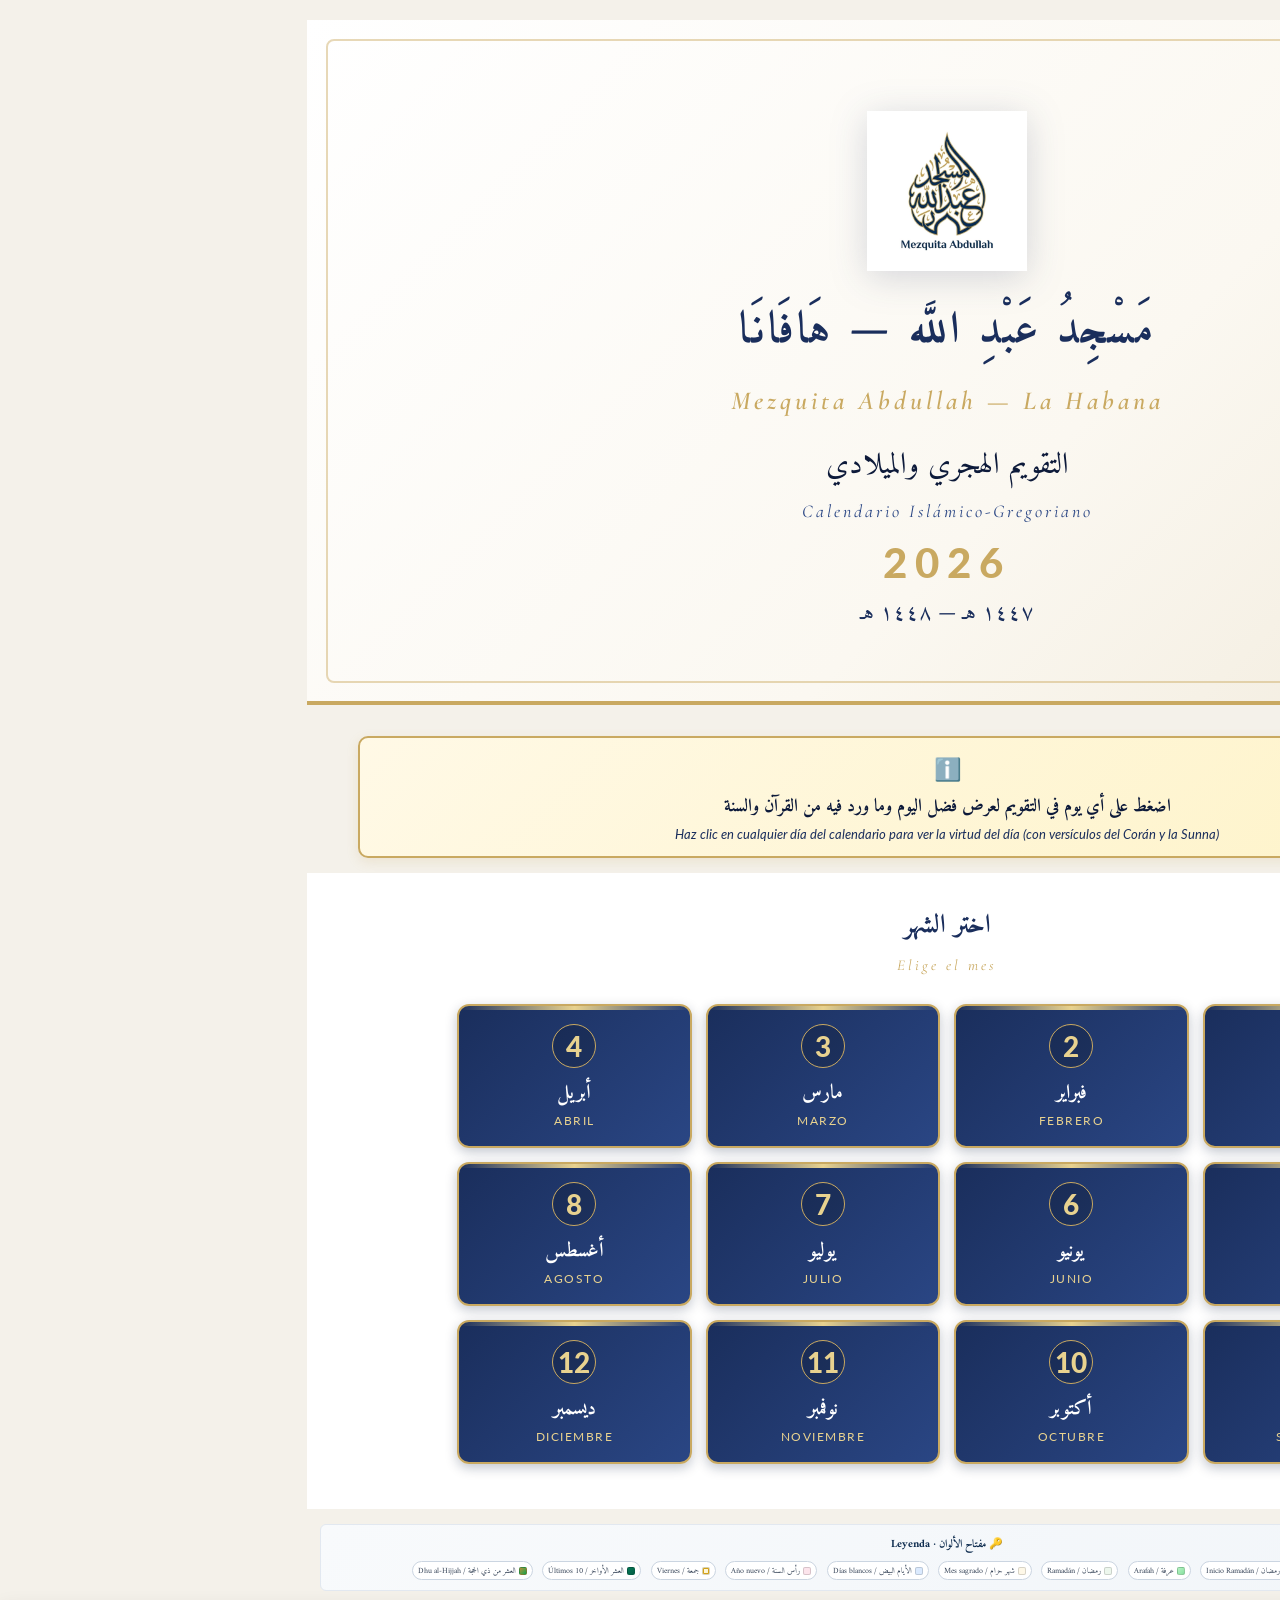
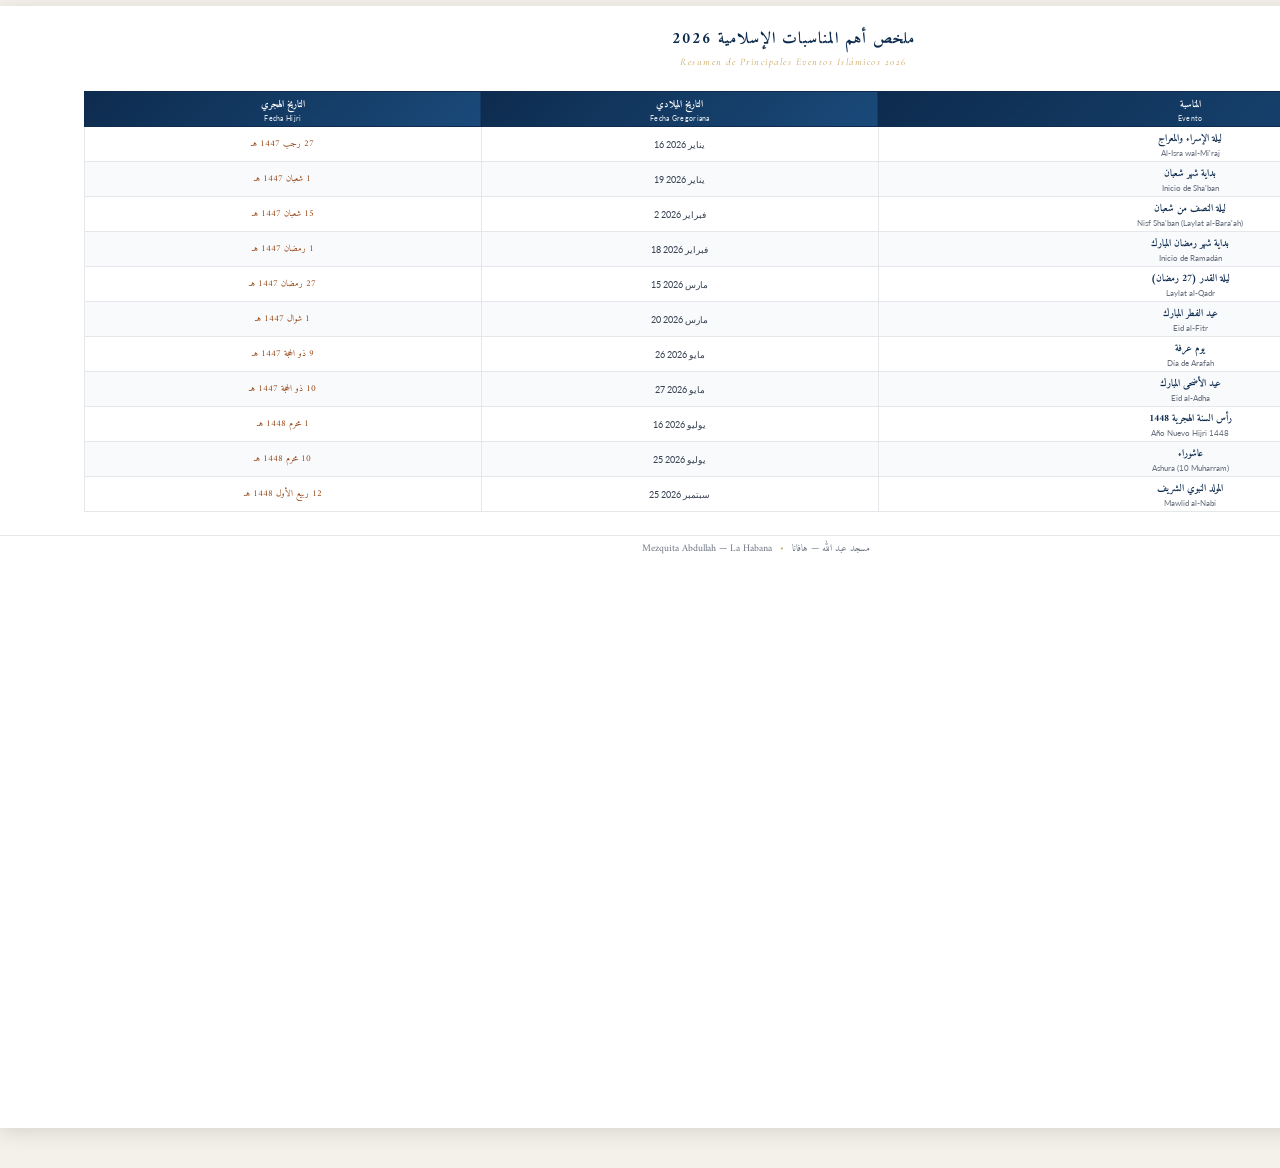
==== commit 211d772c: "Add files via upload" ====
--- a/index.html
+++ b/index.html
@@ -3,11 +3,13 @@
 <head>
 <meta charset="UTF-8">
 <meta name="viewport" content="width=device-width, initial-scale=1.0">
-<title>التقويم الهجري والميلادي 2026 — مسجد عبد الله هافانا | Calendario Islámico 2026</title>
+<title>الصفحة الرئيسية | مسجد عبد الله — هافانا | Mezquita Abdullah</title>
+<link rel="icon" type="image/png" href="logo.png">
 <link rel="preconnect" href="https://fonts.googleapis.com">
 <link rel="preconnect" href="https://fonts.gstatic.com" crossorigin>
 <link href="https://fonts.googleapis.com/css2?family=Amiri:ital,wght@0,400;0,700;1,400&family=Scheherazade+New:wght@400;600;700&family=Lato:wght@300;400;700;900&family=Cormorant+Garamond:ital,wght@0,400;0,600;0,700;1,400&display=swap" rel="stylesheet">
 <style>
+
 * { margin: 0; padding: 0; box-sizing: border-box; }
 html, body {
   background: #e8eaed;
@@ -770,105 +772,387 @@
 }
 
 @page { size: A3 landscape; margin: 0; }
+
+
+/* ===== New theme: navy + gold from mosque logo ===== */
+:root{
+  --navy:#1a2e5c;
+  --navy-dark:#0d1a3a;
+  --navy-light:#2a4684;
+  --gold:#c9a961;
+  --gold-light:#e8d28f;
+  --cream:#fbf8f1;
+}
+html, body { background:#f4f1ea; }
+/* Override cover gradients on new index */
+.home-hero{
+  background: linear-gradient(135deg, #ffffff 0%, #fbf8f1 60%, #f1eadb 100%);
+  color: var(--navy);
+  text-align:center;
+  padding: 24mm 16mm 18mm;
+  border-bottom: 4px solid var(--gold);
+  position:relative;
+}
+.home-hero::before{
+  content:""; position:absolute; inset: 5mm; pointer-events:none;
+  border: 2px solid rgba(201,169,97,0.45); border-radius: 8px;
+}
+.home-logo{
+  width: 160px; height: 160px; object-fit: contain;
+  margin: 0 auto 6mm; display:block;
+  filter: drop-shadow(0 6px 18px rgba(26,46,92,0.18));
+}
+.home-mosque-ar{
+  font-family:'Amiri', serif; font-size: 44px; font-weight:700;
+  color: var(--navy); letter-spacing: 3px; margin-bottom: 4mm;
+}
+.home-mosque-es{
+  font-family:'Cormorant Garamond', serif; font-size: 26px; font-weight:600;
+  color: var(--gold); font-style: italic; letter-spacing: 4px;
+  direction:ltr; margin-bottom: 6mm;
+}
+.home-title-ar{
+  font-family:'Amiri', serif; font-size: 30px; color: var(--navy-dark);
+  margin-bottom: 2mm;
+}
+.home-title-es{
+  font-family:'Cormorant Garamond', serif; font-size: 18px; color: var(--navy-light);
+  direction:ltr; letter-spacing: 3px; font-style:italic; margin-bottom: 4mm;
+}
+.home-year{
+  font-family:'Lato', sans-serif; font-size: 42px; font-weight:900;
+  color: var(--gold); letter-spacing: 8px;
+}
+.home-hijri{
+  font-family:'Amiri', serif; font-size: 22px; color: var(--navy);
+  margin-top: 2mm;
+}
+
+/* Notice banner */
+.home-notice{
+  margin: 8mm auto 4mm;
+  max-width: 92%;
+  background: linear-gradient(135deg, #fff9e6, #fef3c7);
+  border: 2px solid var(--gold);
+  border-radius: 10px;
+  padding: 14px 20px;
+  text-align:center;
+  box-shadow: 0 4px 12px rgba(201,169,97,0.18);
+}
+.home-notice .ar{
+  font-family:'Amiri', serif; font-size: 18px; font-weight:700;
+  color: var(--navy-dark); display:block; margin-bottom: 4px;
+}
+.home-notice .es{
+  font-family:'Lato', sans-serif; font-size: 13px; color: var(--navy);
+  direction: ltr; display:block; font-style: italic;
+}
+.home-notice .icon{ font-size: 22px; color: var(--gold); margin: 0 6px; vertical-align:middle; }
+
+/* Buttons grid */
+.months-section{
+  padding: 8mm 10mm 12mm;
+  background: #fff;
+}
+.months-section-title{
+  text-align:center;
+  font-family:'Amiri', serif; font-size: 26px; font-weight:700;
+  color: var(--navy); margin-bottom: 2mm;
+}
+.months-section-title-es{
+  text-align:center;
+  font-family:'Cormorant Garamond', serif; font-size: 15px;
+  color: var(--gold); direction: ltr; letter-spacing: 3px;
+  font-style:italic; margin-bottom: 8mm;
+}
+.months-buttons{
+  display: grid;
+  grid-template-columns: repeat(4, 1fr);
+  gap: 14px;
+  max-width: 980px;
+  margin: 0 auto;
+}
+.month-btn{
+  display:flex; flex-direction:column; align-items:center; justify-content:center;
+  background: linear-gradient(135deg, var(--navy) 0%, var(--navy-light) 100%);
+  color: #fff;
+  text-decoration: none;
+  border-radius: 12px;
+  padding: 18px 10px;
+  border: 2px solid var(--gold);
+  box-shadow: 0 4px 12px rgba(13,26,58,0.25);
+  transition: transform .18s ease, box-shadow .18s ease, background .18s ease;
+  cursor: pointer;
+  position: relative;
+  overflow: hidden;
+}
+.month-btn::before{
+  content: ""; position: absolute; top: 0; left: 0; right: 0; height: 4px;
+  background: linear-gradient(90deg, transparent, var(--gold-light), transparent);
+}
+.month-btn:hover{
+  transform: translateY(-3px);
+  box-shadow: 0 10px 22px rgba(13,26,58,0.35);
+  background: linear-gradient(135deg, var(--navy-light) 0%, var(--navy) 100%);
+}
+.month-btn .num{
+  font-family:'Lato', sans-serif; font-size: 28px; font-weight: 900;
+  color: var(--gold-light);
+  background: rgba(0,0,0,0.18);
+  width: 44px; height: 44px; border-radius: 50%;
+  display: flex; align-items:center; justify-content:center;
+  margin-bottom: 8px;
+  border: 1.5px solid var(--gold);
+}
+.month-btn .ar{
+  font-family:'Amiri', serif; font-size: 20px; font-weight:700;
+  color: #fff; margin-bottom: 2px;
+}
+.month-btn .es{
+  font-family:'Lato', sans-serif; font-size: 12px;
+  color: var(--gold-light); direction: ltr; letter-spacing: 1.5px;
+  text-transform: uppercase;
+}
+
+@media (max-width: 900px){
+  .months-buttons{ grid-template-columns: repeat(3, 1fr); }
+  .home-mosque-ar{ font-size: 32px; }
+  .home-mosque-es{ font-size: 20px; }
+  .home-logo{ width: 120px; height: 120px; }
+}
+@media (max-width: 560px){
+  .months-buttons{ grid-template-columns: repeat(2, 1fr); }
+  .home-hero{ padding: 14mm 6mm; }
+  .home-mosque-ar{ font-size: 26px; }
+  .home-year{ font-size: 32px; }
+}
+
+/* Month page header back-button */
+.back-bar{
+  background: var(--navy);
+  color: #fff;
+  padding: 10px 18px;
+  display: flex; align-items: center; justify-content: space-between;
+  gap: 12px;
+  border-bottom: 3px solid var(--gold);
+  position: sticky; top: 0; z-index: 50;
+  box-shadow: 0 2px 8px rgba(0,0,0,0.18);
+}
+.back-bar .brand{
+  display:flex; align-items:center; gap:10px;
+  font-family:'Amiri', serif; font-weight:700; font-size: 16px;
+}
+.back-bar .brand img{ width: 32px; height: 32px; object-fit: contain; }
+.back-bar .brand .es{
+  font-family:'Cormorant Garamond', serif; font-style:italic;
+  font-size: 12px; color: var(--gold-light); direction: ltr;
+  display: block; letter-spacing: 1.5px;
+}
+.back-btn{
+  background: var(--gold);
+  color: var(--navy-dark);
+  border: none;
+  padding: 8px 14px;
+  border-radius: 8px;
+  font-family: 'Amiri', 'Lato', serif;
+  font-weight: 700;
+  font-size: 14px;
+  cursor: pointer;
+  text-decoration: none;
+  display: inline-flex; align-items: center; gap: 8px;
+  transition: transform .15s, background .15s;
+}
+.back-btn:hover{ background: var(--gold-light); transform: translateY(-1px); }
+.back-btn .es{
+  font-family:'Lato', sans-serif; font-style:italic;
+  font-size: 11px; color: var(--navy); direction:ltr; letter-spacing:1px;
+}
+
+.month-page-title{
+  text-align:center;
+  padding: 14mm 10mm 4mm;
+}
+.month-page-title .num-badge{
+  display:inline-flex; align-items:center; justify-content:center;
+  width: 64px; height: 64px; border-radius: 50%;
+  background: linear-gradient(135deg, var(--navy), var(--navy-light));
+  color: var(--gold-light);
+  font-family:'Lato', sans-serif; font-size: 30px; font-weight:900;
+  border: 3px solid var(--gold);
+  margin: 0 auto 6mm;
+  box-shadow: 0 6px 16px rgba(13,26,58,0.25);
+}
+.month-page-title .ar{
+  font-family:'Amiri', serif; font-size: 40px; font-weight:700;
+  color: var(--navy); display:block; margin-bottom: 3mm;
+}
+.month-page-title .es{
+  font-family:'Cormorant Garamond', serif; font-size: 22px;
+  color: var(--gold); direction: ltr; letter-spacing: 4px;
+  font-style: italic; display:block; margin-bottom: 2mm;
+}
+.month-page-title .hijri{
+  font-family:'Amiri', serif; font-size: 18px; color: var(--navy-light);
+  display:block;
+}
+
+/* Adjust single-month page wrapper */
+.single-month-wrap{
+  background: #fff;
+  width: 100%;
+  max-width: 1100px;
+  margin: 6mm auto;
+  padding: 6mm 8mm 10mm;
+  box-shadow: 0 4px 24px rgba(0,0,0,0.10);
+  border-radius: 8px;
+  border-top: 4px solid var(--gold);
+}
+.single-month-wrap .month-block{
+  break-inside: avoid;
+  border: 1px solid #e5e7eb;
+}
+
+/* Inter-month navigation */
+.month-nav{
+  display:flex; justify-content:space-between; align-items:center;
+  max-width: 1100px; margin: 6mm auto 8mm; padding: 0 8mm;
+  gap: 10px;
+}
+.month-nav a, .month-nav span{
+  flex: 1;
+  text-align: center;
+  background: #fff;
+  border: 2px solid var(--gold);
+  color: var(--navy);
+  padding: 10px 14px;
+  border-radius: 10px;
+  text-decoration: none;
+  font-family:'Amiri', serif;
+  font-weight: 700;
+  font-size: 14px;
+  transition: background .15s, transform .15s;
+}
+.month-nav a:hover{ background: var(--gold-light); transform: translateY(-1px); }
+.month-nav .home-link{
+  background: var(--navy); color: #fff;
+}
+.month-nav .home-link:hover{ background: var(--navy-light); color: #fff; }
+.month-nav .es{
+  display:block; font-family:'Lato', sans-serif; font-size: 11px;
+  direction: ltr; color: var(--gold); letter-spacing:1.5px;
+  font-style: italic; margin-top: 2px;
+}
+.month-nav .home-link .es{ color: var(--gold-light); }
+.month-nav span.disabled{ opacity: 0.4; cursor: not-allowed; background:#f3f4f6; }
+
+/* Print: hide back-bar & nav buttons */
+@media print {
+  .back-bar, .month-nav, .home-notice { display: none !important; }
+}
+
 </style>
 </head>
 <body>
 
-<!-- ===================== COVER PAGE ===================== -->
-<div class="page cover-page">
-  <div class="cover-inner">
-    <div class="basmala">بِسْمِ اللَّهِ الرَّحْمَٰنِ الرَّحِيمِ</div>
-    <div class="cover-crescent">☪</div>
-    <div class="cover-mosque-ar">مَسْجِدُ عَبْدِ اللَّه — هَافَانَا</div>
-    <div class="cover-mosque-es">Mezquita Abdullah — La Habana</div>
-    <div class="cover-divider"></div>
-    <div class="cover-title-ar">التقويم الهجري والميلادي</div>
-    <div class="cover-title-es">Calendario Islámico-Gregoriano</div>
-    <div class="cover-year">2026</div>
-    <div class="cover-hijri">١٤٤٧ هـ — ١٤٤٨ هـ</div>
-    <div class="cover-divider"></div>
-    <div class="cover-location">CUBA <span class="sep">✦</span> LA HABANA <span class="sep">✦</span> الجمهورية الكوبية</div>
+<!-- ===================== HOME PAGE ===================== -->
+<div class="home-hero">
+  <img src="logo.png" alt="شعار مسجد عبد الله — Mezquita Abdullah" class="home-logo">
+  <div class="home-mosque-ar">مَسْجِدُ عَبْدِ اللَّه — هَافَانَا</div>
+  <div class="home-mosque-es">Mezquita Abdullah — La Habana</div>
+  <div class="home-title-ar">التقويم الهجري والميلادي</div>
+  <div class="home-title-es">Calendario Islámico-Gregoriano</div>
+  <div class="home-year">2026</div>
+  <div class="home-hijri">١٤٤٧ هـ — ١٤٤٨ هـ</div>
+</div>
+
+<!-- Notice -->
+<div class="home-notice">
+  <span class="icon">ℹ️</span>
+  <span class="ar">اضغط على أي يوم في التقويم لعرض فضل اليوم وما ورد فيه من القرآن والسنة</span>
+  <span class="es">Haz clic en cualquier día del calendario para ver la virtud del día (con versículos del Corán y la Sunna)</span>
+</div>
+
+<!-- Months buttons -->
+<div class="months-section">
+  <div class="months-section-title">اختر الشهر</div>
+  <div class="months-section-title-es">Elige el mes</div>
+  <div class="months-buttons">
+    
+    <a class="month-btn" href="january.html" aria-label="يناير / Enero">
+      <span class="num">1</span>
+      <span class="ar">يناير</span>
+      <span class="es">Enero</span>
+    </a>
+
+    <a class="month-btn" href="february.html" aria-label="فبراير / Febrero">
+      <span class="num">2</span>
+      <span class="ar">فبراير</span>
+      <span class="es">Febrero</span>
+    </a>
+
+    <a class="month-btn" href="march.html" aria-label="مارس / Marzo">
+      <span class="num">3</span>
+      <span class="ar">مارس</span>
+      <span class="es">Marzo</span>
+    </a>
+
+    <a class="month-btn" href="april.html" aria-label="أبريل / Abril">
+      <span class="num">4</span>
+      <span class="ar">أبريل</span>
+      <span class="es">Abril</span>
+    </a>
+
+    <a class="month-btn" href="may.html" aria-label="مايو / Mayo">
+      <span class="num">5</span>
+      <span class="ar">مايو</span>
+      <span class="es">Mayo</span>
+    </a>
+
+    <a class="month-btn" href="june.html" aria-label="يونيو / Junio">
+      <span class="num">6</span>
+      <span class="ar">يونيو</span>
+      <span class="es">Junio</span>
+    </a>
+
+    <a class="month-btn" href="july.html" aria-label="يوليو / Julio">
+      <span class="num">7</span>
+      <span class="ar">يوليو</span>
+      <span class="es">Julio</span>
+    </a>
+
+    <a class="month-btn" href="august.html" aria-label="أغسطس / Agosto">
+      <span class="num">8</span>
+      <span class="ar">أغسطس</span>
+      <span class="es">Agosto</span>
+    </a>
+
+    <a class="month-btn" href="september.html" aria-label="سبتمبر / Septiembre">
+      <span class="num">9</span>
+      <span class="ar">سبتمبر</span>
+      <span class="es">Septiembre</span>
+    </a>
+
+    <a class="month-btn" href="october.html" aria-label="أكتوبر / Octubre">
+      <span class="num">10</span>
+      <span class="ar">أكتوبر</span>
+      <span class="es">Octubre</span>
+    </a>
+
+    <a class="month-btn" href="november.html" aria-label="نوفمبر / Noviembre">
+      <span class="num">11</span>
+      <span class="ar">نوفمبر</span>
+      <span class="es">Noviembre</span>
+    </a>
+
+    <a class="month-btn" href="december.html" aria-label="ديسمبر / Diciembre">
+      <span class="num">12</span>
+      <span class="ar">ديسمبر</span>
+      <span class="es">Diciembre</span>
+    </a>
   </div>
 </div>
 
-<!-- ===================== CALENDAR PAGES ===================== -->
-
-<div class="page calendar-page">
-  <div class="page-header">
-    <div class="ph-mosque">
-      <span class="ph-mosque-ar">مَسْجِدُ عَبْدِ الله — هَافَانَا</span>
-      <span class="ph-mosque-es">Mezquita Abdullah — La Habana</span>
-    </div>
-    <div class="ph-section">
-      <span class="ph-section-ar">يناير — أبريل</span>
-      <span class="ph-section-es">Enero — Abril</span>
-    </div>
-    <div class="ph-year">2026 · 1447–1448 هـ</div>
-  </div>
-  <div class="months-grid-4">
-    <div class="month-block sacred"><div class="month-head"><div class="month-greg-name"><span class="m-ar">يناير 2026</span><span class="m-es">Enero 2026</span></div><div class="month-hijri-name"><span class="m-ar">رجب 1447هـ / شعبان 1447هـ</span></div></div><table class="cal-table"><tr><th class=""><span class="wd-ar">أحد</span><span class="wd-es">Domingo</span></th><th class=""><span class="wd-ar">إثنين</span><span class="wd-es">Lunes</span></th><th class=""><span class="wd-ar">ثلاثاء</span><span class="wd-es">Martes</span></th><th class=""><span class="wd-ar">أربعاء</span><span class="wd-es">Miércoles</span></th><th class=""><span class="wd-ar">خميس</span><span class="wd-es">Jueves</span></th><th class="fri"><span class="wd-ar">جمعة</span><span class="wd-es">Viernes</span></th><th class="sat"><span class="wd-ar">سبت</span><span class="wd-es">Sábado</span></th></tr><tr><td></td><td></td><td></td><td></td><td><div class="day-cell dc-sacred" data-date="2026-01-01" data-info="sacred_month" data-weekday="4" data-g="1" data-h="12"><span class="info-dot">ℹ</span><span class="g-num">1</span><span class="h-num">12</span></div></td><td><div class="day-cell dc-white fri is-friday" data-date="2026-01-02" data-info="white_days" data-weekday="5" data-g="2" data-h="13"><span class="info-dot">ℹ</span><span class="g-num">2</span><span class="h-num">13</span><span class="ev-label ev-ar">الأيام البيض</span><span class="ev-label ev-es">Días Blancos</span></div></td><td><div class="day-cell dc-white sat" data-date="2026-01-03" data-info="white_days" data-weekday="6" data-g="3" data-h="14"><span class="info-dot">ℹ</span><span class="g-num">3</span><span class="h-num">14</span><span class="ev-label ev-ar">الأيام البيض</span><span class="ev-label ev-es">Días Blancos</span></div></td></tr><tr><td><div class="day-cell dc-white" data-date="2026-01-04" data-info="white_days" data-weekday="0" data-g="4" data-h="15"><span class="info-dot">ℹ</span><span class="g-num">4</span><span class="h-num">15</span><span class="ev-label ev-ar">الأيام البيض</span><span class="ev-label ev-es">Días Blancos</span></div></td><td><div class="day-cell dc-sacred" data-date="2026-01-05" data-info="sacred_month" data-weekday="1" data-g="5" data-h="16"><span class="info-dot">ℹ</span><span class="g-num">5</span><span class="h-num">16</span></div></td><td><div class="day-cell dc-sacred" data-date="2026-01-06" data-info="sacred_month" data-weekday="2" data-g="6" data-h="17"><span class="info-dot">ℹ</span><span class="g-num">6</span><span class="h-num">17</span></div></td><td><div class="day-cell dc-sacred" data-date="2026-01-07" data-info="sacred_month" data-weekday="3" data-g="7" data-h="18"><span class="info-dot">ℹ</span><span class="g-num">7</span><span class="h-num">18</span></div></td><td><div class="day-cell dc-sacred" data-date="2026-01-08" data-info="sacred_month" data-weekday="4" data-g="8" data-h="19"><span class="info-dot">ℹ</span><span class="g-num">8</span><span class="h-num">19</span></div></td><td><div class="day-cell dc-sacred fri is-friday" data-date="2026-01-09" data-info="friday" data-weekday="5" data-g="9" data-h="20"><span class="info-dot">ℹ</span><span class="g-num">9</span><span class="h-num">20</span></div></td><td><div class="day-cell dc-sacred sat" data-date="2026-01-10" data-info="sacred_month" data-weekday="6" data-g="10" data-h="21"><span class="info-dot">ℹ</span><span class="g-num">10</span><span class="h-num">21</span></div></td></tr><tr><td><div class="day-cell dc-sacred" data-date="2026-01-11" data-info="sacred_month" data-weekday="0" data-g="11" data-h="22"><span class="info-dot">ℹ</span><span class="g-num">11</span><span class="h-num">22</span></div></td><td><div class="day-cell dc-sacred" data-date="2026-01-12" data-info="sacred_month" data-weekday="1" data-g="12" data-h="23"><span class="info-dot">ℹ</span><span class="g-num">12</span><span class="h-num">23</span></div></td><td><div class="day-cell dc-sacred" data-date="2026-01-13" data-info="sacred_month" data-weekday="2" data-g="13" data-h="24"><span class="info-dot">ℹ</span><span class="g-num">13</span><span class="h-num">24</span></div></td><td><div class="day-cell dc-sacred" data-date="2026-01-14" data-info="sacred_month" data-weekday="3" data-g="14" data-h="25"><span class="info-dot">ℹ</span><span class="g-num">14</span><span class="h-num">25</span></div></td><td><div class="day-cell dc-sacred" data-date="2026-01-15" data-info="sacred_month" data-weekday="4" data-g="15" data-h="26"><span class="info-dot">ℹ</span><span class="g-num">15</span><span class="h-num">26</span></div></td><td><div class="day-cell dc-holy fri is-friday" data-date="2026-01-16" data-info="isra_miraj" data-weekday="5" data-g="16" data-h="27"><span class="info-dot">ℹ</span><span class="g-num">16</span><span class="h-num">27</span><span class="ev-label ev-ar">الإسراء والمعراج ✦</span><span class="ev-label ev-es">Al-Isra wal-Mi&#x27;raj ✦</span></div></td><td><div class="day-cell dc-sacred sat" data-date="2026-01-17" data-info="sacred_month" data-weekday="6" data-g="17" data-h="28"><span class="info-dot">ℹ</span><span class="g-num">17</span><span class="h-num">28</span></div></td></tr><tr><td><div class="day-cell dc-sacred" data-date="2026-01-18" data-info="sacred_month" data-weekday="0" data-g="18" data-h="29"><span class="info-dot">ℹ</span><span class="g-num">18</span><span class="h-num">29</span></div></td><td><div class="day-cell dc-sacred" data-date="2026-01-19" data-info="sacred_month" data-weekday="1" data-g="19" data-h="30"><span class="info-dot">ℹ</span><span class="g-num">19</span><span class="h-num">30</span></div></td><td><div class="day-cell" data-date="2026-01-20" data-info="regular" data-weekday="2" data-g="20" data-h="1"><span class="info-dot">ℹ</span><span class="g-num">20</span><span class="h-num">1</span></div></td><td><div class="day-cell" data-date="2026-01-21" data-info="regular" data-weekday="3" data-g="21" data-h="2"><span class="info-dot">ℹ</span><span class="g-num">21</span><span class="h-num">2</span></div></td><td><div class="day-cell" data-date="2026-01-22" data-info="regular" data-weekday="4" data-g="22" data-h="3"><span class="info-dot">ℹ</span><span class="g-num">22</span><span class="h-num">3</span></div></td><td><div class="day-cell fri is-friday" data-date="2026-01-23" data-info="friday" data-weekday="5" data-g="23" data-h="4"><span class="info-dot">ℹ</span><span class="g-num">23</span><span class="h-num">4</span></div></td><td><div class="day-cell sat" data-date="2026-01-24" data-info="regular" data-weekday="6" data-g="24" data-h="5"><span class="info-dot">ℹ</span><span class="g-num">24</span><span class="h-num">5</span></div></td></tr><tr><td><div class="day-cell" data-date="2026-01-25" data-info="regular" data-weekday="0" data-g="25" data-h="6"><span class="info-dot">ℹ</span><span class="g-num">25</span><span class="h-num">6</span></div></td><td><div class="day-cell" data-date="2026-01-26" data-info="regular" data-weekday="1" data-g="26" data-h="7"><span class="info-dot">ℹ</span><span class="g-num">26</span><span class="h-num">7</span></div></td><td><div class="day-cell" data-date="2026-01-27" data-info="regular" data-weekday="2" data-g="27" data-h="8"><span class="info-dot">ℹ</span><span class="g-num">27</span><span class="h-num">8</span></div></td><td><div class="day-cell" data-date="2026-01-28" data-info="regular" data-weekday="3" data-g="28" data-h="9"><span class="info-dot">ℹ</span><span class="g-num">28</span><span class="h-num">9</span></div></td><td><div class="day-cell" data-date="2026-01-29" data-info="regular" data-weekday="4" data-g="29" data-h="10"><span class="info-dot">ℹ</span><span class="g-num">29</span><span class="h-num">10</span></div></td><td><div class="day-cell fri is-friday" data-date="2026-01-30" data-info="friday" data-weekday="5" data-g="30" data-h="11"><span class="info-dot">ℹ</span><span class="g-num">30</span><span class="h-num">11</span></div></td><td><div class="day-cell sat" data-date="2026-01-31" data-info="regular" data-weekday="6" data-g="31" data-h="12"><span class="info-dot">ℹ</span><span class="g-num">31</span><span class="h-num">12</span></div></td></tr></table><div class="month-footer"><span>رجب 1447هـ / شعبان 1447هـ</span><span class="ftr-es">رجب · Rajab 1447هـ / شعبان · Sha&#x27;ban 1447هـ</span></div></div><div class="month-block ramadan"><div class="month-head"><div class="month-greg-name"><span class="m-ar">فبراير 2026</span><span class="m-es">Febrero 2026</span></div><div class="month-hijri-name"><span class="m-ar">شعبان 1447هـ / رمضان 1447هـ</span></div></div><table class="cal-table"><tr><th class=""><span class="wd-ar">أحد</span><span class="wd-es">Domingo</span></th><th class=""><span class="wd-ar">إثنين</span><span class="wd-es">Lunes</span></th><th class=""><span class="wd-ar">ثلاثاء</span><span class="wd-es">Martes</span></th><th class=""><span class="wd-ar">أربعاء</span><span class="wd-es">Miércoles</span></th><th class=""><span class="wd-ar">خميس</span><span class="wd-es">Jueves</span></th><th class="fri"><span class="wd-ar">جمعة</span><span class="wd-es">Viernes</span></th><th class="sat"><span class="wd-ar">سبت</span><span class="wd-es">Sábado</span></th></tr><tr><td><div class="day-cell dc-white" data-date="2026-02-01" data-info="white_days" data-weekday="0" data-g="1" data-h="13"><span class="info-dot">ℹ</span><span class="g-num">1</span><span class="h-num">13</span><span class="ev-label ev-ar">الأيام البيض</span><span class="ev-label ev-es">Días Blancos</span></div></td><td><div class="day-cell dc-white" data-date="2026-02-02" data-info="white_days" data-weekday="1" data-g="2" data-h="14"><span class="info-dot">ℹ</span><span class="g-num">2</span><span class="h-num">14</span><span class="ev-label ev-ar">الأيام البيض</span><span class="ev-label ev-es">Días Blancos</span></div></td><td><div class="day-cell dc-holy" data-date="2026-02-03" data-info="nisf_shaban" data-weekday="2" data-g="3" data-h="15"><span class="info-dot">ℹ</span><span class="g-num">3</span><span class="h-num">15</span><span class="ev-label ev-ar">نصف شعبان ✦</span><span class="ev-label ev-es">Mitad de Sha&#x27;ban ✦</span><span class="ev-label ev-ar">الأيام البيض</span><span class="ev-label ev-es">Días Blancos</span></div></td><td><div class="day-cell" data-date="2026-02-04" data-info="regular" data-weekday="3" data-g="4" data-h="16"><span class="info-dot">ℹ</span><span class="g-num">4</span><span class="h-num">16</span></div></td><td><div class="day-cell" data-date="2026-02-05" data-info="regular" data-weekday="4" data-g="5" data-h="17"><span class="info-dot">ℹ</span><span class="g-num">5</span><span class="h-num">17</span></div></td><td><div class="day-cell fri is-friday" data-date="2026-02-06" data-info="friday" data-weekday="5" data-g="6" data-h="18"><span class="info-dot">ℹ</span><span class="g-num">6</span><span class="h-num">18</span></div></td><td><div class="day-cell sat" data-date="2026-02-07" data-info="regular" data-weekday="6" data-g="7" data-h="19"><span class="info-dot">ℹ</span><span class="g-num">7</span><span class="h-num">19</span></div></td></tr><tr><td><div class="day-cell" data-date="2026-02-08" data-info="regular" data-weekday="0" data-g="8" data-h="20"><span class="info-dot">ℹ</span><span class="g-num">8</span><span class="h-num">20</span></div></td><td><div class="day-cell" data-date="2026-02-09" data-info="regular" data-weekday="1" data-g="9" data-h="21"><span class="info-dot">ℹ</span><span class="g-num">9</span><span class="h-num">21</span></div></td><td><div class="day-cell" data-date="2026-02-10" data-info="regular" data-weekday="2" data-g="10" data-h="22"><span class="info-dot">ℹ</span><span class="g-num">10</span><span class="h-num">22</span></div></td><td><div class="day-cell" data-date="2026-02-11" data-info="regular" data-weekday="3" data-g="11" data-h="23"><span class="info-dot">ℹ</span><span class="g-num">11</span><span class="h-num">23</span></div></td><td><div class="day-cell" data-date="2026-02-12" data-info="regular" data-weekday="4" data-g="12" data-h="24"><span class="info-dot">ℹ</span><span class="g-num">12</span><span class="h-num">24</span></div></td><td><div class="day-cell fri is-friday" data-date="2026-02-13" data-info="friday" data-weekday="5" data-g="13" data-h="25"><span class="info-dot">ℹ</span><span class="g-num">13</span><span class="h-num">25</span></div></td><td><div class="day-cell sat" data-date="2026-02-14" data-info="regular" data-weekday="6" data-g="14" data-h="26"><span class="info-dot">ℹ</span><span class="g-num">14</span><span class="h-num">26</span></div></td></tr><tr><td><div class="day-cell" data-date="2026-02-15" data-info="regular" data-weekday="0" data-g="15" data-h="27"><span class="info-dot">ℹ</span><span class="g-num">15</span><span class="h-num">27</span></div></td><td><div class="day-cell" data-date="2026-02-16" data-info="regular" data-weekday="1" data-g="16" data-h="28"><span class="info-dot">ℹ</span><span class="g-num">16</span><span class="h-num">28</span></div></td><td><div class="day-cell" data-date="2026-02-17" data-info="regular" data-weekday="2" data-g="17" data-h="29"><span class="info-dot">ℹ</span><span class="g-num">17</span><span class="h-num">29</span></div></td><td><div class="day-cell dc-fast-start" data-date="2026-02-18" data-info="ramadan_start" data-weekday="3" data-g="18" data-h="1"><span class="info-dot">ℹ</span><span class="g-num">18</span><span class="h-num">1</span><span class="ev-label ev-ar">أول رمضان المبارك</span><span class="ev-label ev-es">1er día de Ramadán</span></div></td><td><div class="day-cell dc-ramadan" data-date="2026-02-19" data-info="ramadan" data-weekday="4" data-g="19" data-h="2"><span class="info-dot">ℹ</span><span class="g-num">19</span><span class="h-num">2</span></div></td><td><div class="day-cell dc-ramadan fri is-friday" data-date="2026-02-20" data-info="ramadan" data-weekday="5" data-g="20" data-h="3"><span class="info-dot">ℹ</span><span class="g-num">20</span><span class="h-num">3</span></div></td><td><div class="day-cell dc-ramadan sat" data-date="2026-02-21" data-info="ramadan" data-weekday="6" data-g="21" data-h="4"><span class="info-dot">ℹ</span><span class="g-num">21</span><span class="h-num">4</span></div></td></tr><tr><td><div class="day-cell dc-ramadan" data-date="2026-02-22" data-info="ramadan" data-weekday="0" data-g="22" data-h="5"><span class="info-dot">ℹ</span><span class="g-num">22</span><span class="h-num">5</span></div></td><td><div class="day-cell dc-ramadan" data-date="2026-02-23" data-info="ramadan" data-weekday="1" data-g="23" data-h="6"><span class="info-dot">ℹ</span><span class="g-num">23</span><span class="h-num">6</span></div></td><td><div class="day-cell dc-ramadan" data-date="2026-02-24" data-info="ramadan" data-weekday="2" data-g="24" data-h="7"><span class="info-dot">ℹ</span><span class="g-num">24</span><span class="h-num">7</span></div></td><td><div class="day-cell dc-ramadan" data-date="2026-02-25" data-info="ramadan" data-weekday="3" data-g="25" data-h="8"><span class="info-dot">ℹ</span><span class="g-num">25</span><span class="h-num">8</span></div></td><td><div class="day-cell dc-ramadan" data-date="2026-02-26" data-info="ramadan" data-weekday="4" data-g="26" data-h="9"><span class="info-dot">ℹ</span><span class="g-num">26</span><span class="h-num">9</span></div></td><td><div class="day-cell dc-ramadan fri is-friday" data-date="2026-02-27" data-info="ramadan" data-weekday="5" data-g="27" data-h="10"><span class="info-dot">ℹ</span><span class="g-num">27</span><span class="h-num">10</span></div></td><td><div class="day-cell dc-ramadan sat" data-date="2026-02-28" data-info="ramadan" data-weekday="6" data-g="28" data-h="11"><span class="info-dot">ℹ</span><span class="g-num">28</span><span class="h-num">11</span></div></td></tr></table><div class="month-footer"><span>شعبان 1447هـ / رمضان 1447هـ</span><span class="ftr-es">شعبان · Sha&#x27;ban 1447هـ / رمضان · Ramadán 1447هـ</span></div></div><div class="month-block ramadan"><div class="month-head"><div class="month-greg-name"><span class="m-ar">مارس 2026</span><span class="m-es">Marzo 2026</span></div><div class="month-hijri-name"><span class="m-ar">رمضان 1447هـ / شوال 1447هـ</span></div></div><table class="cal-table"><tr><th class=""><span class="wd-ar">أحد</span><span class="wd-es">Domingo</span></th><th class=""><span class="wd-ar">إثنين</span><span class="wd-es">Lunes</span></th><th class=""><span class="wd-ar">ثلاثاء</span><span class="wd-es">Martes</span></th><th class=""><span class="wd-ar">أربعاء</span><span class="wd-es">Miércoles</span></th><th class=""><span class="wd-ar">خميس</span><span class="wd-es">Jueves</span></th><th class="fri"><span class="wd-ar">جمعة</span><span class="wd-es">Viernes</span></th><th class="sat"><span class="wd-ar">سبت</span><span class="wd-es">Sábado</span></th></tr><tr><td><div class="day-cell dc-ramadan" data-date="2026-03-01" data-info="ramadan" data-weekday="0" data-g="1" data-h="12"><span class="info-dot">ℹ</span><span class="g-num">1</span><span class="h-num">12</span></div></td><td><div class="day-cell dc-white" data-date="2026-03-02" data-info="white_days" data-weekday="1" data-g="2" data-h="13"><span class="info-dot">ℹ</span><span class="g-num">2</span><span class="h-num">13</span><span class="ev-label ev-ar">الأيام البيض</span><span class="ev-label ev-es">Días Blancos</span></div></td><td><div class="day-cell dc-white" data-date="2026-03-03" data-info="white_days" data-weekday="2" data-g="3" data-h="14"><span class="info-dot">ℹ</span><span class="g-num">3</span><span class="h-num">14</span><span class="ev-label ev-ar">الأيام البيض</span><span class="ev-label ev-es">Días Blancos</span></div></td><td><div class="day-cell dc-white" data-date="2026-03-04" data-info="white_days" data-weekday="3" data-g="4" data-h="15"><span class="info-dot">ℹ</span><span class="g-num">4</span><span class="h-num">15</span><span class="ev-label ev-ar">الأيام البيض</span><span class="ev-label ev-es">Días Blancos</span></div></td><td><div class="day-cell dc-ramadan" data-date="2026-03-05" data-info="ramadan" data-weekday="4" data-g="5" data-h="16"><span class="info-dot">ℹ</span><span class="g-num">5</span><span class="h-num">16</span></div></td><td><div class="day-cell dc-ramadan fri is-friday" data-date="2026-03-06" data-info="ramadan" data-weekday="5" data-g="6" data-h="17"><span class="info-dot">ℹ</span><span class="g-num">6</span><span class="h-num">17</span></div></td><td><div class="day-cell dc-ramadan sat" data-date="2026-03-07" data-info="ramadan" data-weekday="6" data-g="7" data-h="18"><span class="info-dot">ℹ</span><span class="g-num">7</span><span class="h-num">18</span></div></td></tr><tr><td><div class="day-cell dc-ramadan" data-date="2026-03-08" data-info="ramadan" data-weekday="0" data-g="8" data-h="19"><span class="info-dot">ℹ</span><span class="g-num">8</span><span class="h-num">19</span></div></td><td><div class="day-cell dc-ramadan" data-date="2026-03-09" data-info="ramadan" data-weekday="1" data-g="9" data-h="20"><span class="info-dot">ℹ</span><span class="g-num">9</span><span class="h-num">20</span></div></td><td><div class="day-cell dc-ramadan is-last10" data-date="2026-03-10" data-info="last_ten_ramadan" data-weekday="2" data-g="10" data-h="21"><span class="info-dot">ℹ</span><span class="g-num">10</span><span class="h-num">21</span><span class="ev-label ev-ar mini">العشر الأواخر</span><span class="ev-label ev-es mini">Últimos 10</span></div></td><td><div class="day-cell dc-ramadan is-last10" data-date="2026-03-11" data-info="last_ten_ramadan" data-weekday="3" data-g="11" data-h="22"><span class="info-dot">ℹ</span><span class="g-num">11</span><span class="h-num">22</span><span class="ev-label ev-ar mini">العشر الأواخر</span><span class="ev-label ev-es mini">Últimos 10</span></div></td><td><div class="day-cell dc-ramadan is-last10" data-date="2026-03-12" data-info="last_ten_ramadan" data-weekday="4" data-g="12" data-h="23"><span class="info-dot">ℹ</span><span class="g-num">12</span><span class="h-num">23</span><span class="ev-label ev-ar mini">العشر الأواخر</span><span class="ev-label ev-es mini">Últimos 10</span></div></td><td><div class="day-cell dc-ramadan fri is-friday is-last10" data-date="2026-03-13" data-info="last_ten_ramadan" data-weekday="5" data-g="13" data-h="24"><span class="info-dot">ℹ</span><span class="g-num">13</span><span class="h-num">24</span><span class="ev-label ev-ar mini">العشر الأواخر</span><span class="ev-label ev-es mini">Últimos 10</span></div></td><td><div class="day-cell dc-ramadan sat is-last10" data-date="2026-03-14" data-info="last_ten_ramadan" data-weekday="6" data-g="14" data-h="25"><span class="info-dot">ℹ</span><span class="g-num">14</span><span class="h-num">25</span><span class="ev-label ev-ar mini">العشر الأواخر</span><span class="ev-label ev-es mini">Últimos 10</span></div></td></tr><tr><td><div class="day-cell dc-ramadan is-last10" data-date="2026-03-15" data-info="last_ten_ramadan" data-weekday="0" data-g="15" data-h="26"><span class="info-dot">ℹ</span><span class="g-num">15</span><span class="h-num">26</span><span class="ev-label ev-ar mini">العشر الأواخر</span><span class="ev-label ev-es mini">Últimos 10</span></div></td><td><div class="day-cell dc-holy is-last10" data-date="2026-03-16" data-info="laylat_qadr" data-weekday="1" data-g="16" data-h="27"><span class="info-dot">ℹ</span><span class="g-num">16</span><span class="h-num">27</span><span class="ev-label ev-ar">ليلة القدر ✦</span><span class="ev-label ev-es">Laylat al-Qadr ✦</span></div></td><td><div class="day-cell dc-ramadan is-last10" data-date="2026-03-17" data-info="last_ten_ramadan" data-weekday="2" data-g="17" data-h="28"><span class="info-dot">ℹ</span><span class="g-num">17</span><span class="h-num">28</span><span class="ev-label ev-ar mini">العشر الأواخر</span><span class="ev-label ev-es mini">Últimos 10</span></div></td><td><div class="day-cell dc-ramadan is-last10" data-date="2026-03-18" data-info="last_ten_ramadan" data-weekday="3" data-g="18" data-h="29"><span class="info-dot">ℹ</span><span class="g-num">18</span><span class="h-num">29</span><span class="ev-label ev-ar mini">العشر الأواخر</span><span class="ev-label ev-es mini">Últimos 10</span></div></td><td><div class="day-cell dc-ramadan is-last10" data-date="2026-03-19" data-info="last_ten_ramadan" data-weekday="4" data-g="19" data-h="30"><span class="info-dot">ℹ</span><span class="g-num">19</span><span class="h-num">30</span><span class="ev-label ev-ar">آخر أيام رمضان</span><span class="ev-label ev-es">Últimos días de Ramadán</span></div></td><td><div class="day-cell dc-eid fri is-friday" data-date="2026-03-20" data-info="eid_fitr" data-weekday="5" data-g="20" data-h="1"><span class="info-dot">ℹ</span><span class="g-num">20</span><span class="h-num">1</span><span class="ev-label ev-ar">عيد الفطر المبارك ★</span><span class="ev-label ev-es">Eid al-Fitr ★</span></div></td><td><div class="day-cell dc-eid2 sat" data-date="2026-03-21" data-info="six_shawwal" data-weekday="6" data-g="21" data-h="2"><span class="info-dot">ℹ</span><span class="g-num">21</span><span class="h-num">2</span><span class="ev-label ev-ar">ست شوال</span><span class="ev-label ev-es">6 de Shawwal</span></div></td></tr><tr><td><div class="day-cell dc-eid2" data-date="2026-03-22" data-info="six_shawwal" data-weekday="0" data-g="22" data-h="3"><span class="info-dot">ℹ</span><span class="g-num">22</span><span class="h-num">3</span><span class="ev-label ev-ar">ست شوال</span><span class="ev-label ev-es">6 de Shawwal</span></div></td><td><div class="day-cell" data-date="2026-03-23" data-info="six_shawwal" data-weekday="1" data-g="23" data-h="4"><span class="info-dot">ℹ</span><span class="g-num">23</span><span class="h-num">4</span><span class="ev-label ev-ar">ست شوال</span><span class="ev-label ev-es">6 de Shawwal</span></div></td><td><div class="day-cell" data-date="2026-03-24" data-info="six_shawwal" data-weekday="2" data-g="24" data-h="5"><span class="info-dot">ℹ</span><span class="g-num">24</span><span class="h-num">5</span><span class="ev-label ev-ar">ست شوال</span><span class="ev-label ev-es">6 de Shawwal</span></div></td><td><div class="day-cell" data-date="2026-03-25" data-info="six_shawwal" data-weekday="3" data-g="25" data-h="6"><span class="info-dot">ℹ</span><span class="g-num">25</span><span class="h-num">6</span><span class="ev-label ev-ar">ست شوال</span><span class="ev-label ev-es">6 de Shawwal</span></div></td><td><div class="day-cell" data-date="2026-03-26" data-info="six_shawwal" data-weekday="4" data-g="26" data-h="7"><span class="info-dot">ℹ</span><span class="g-num">26</span><span class="h-num">7</span><span class="ev-label ev-ar">ست شوال</span><span class="ev-label ev-es">6 de Shawwal</span></div></td><td><div class="day-cell fri is-friday" data-date="2026-03-27" data-info="friday" data-weekday="5" data-g="27" data-h="8"><span class="info-dot">ℹ</span><span class="g-num">27</span><span class="h-num">8</span></div></td><td><div class="day-cell sat" data-date="2026-03-28" data-info="regular" data-weekday="6" data-g="28" data-h="9"><span class="info-dot">ℹ</span><span class="g-num">28</span><span class="h-num">9</span></div></td></tr><tr><td><div class="day-cell" data-date="2026-03-29" data-info="regular" data-weekday="0" data-g="29" data-h="10"><span class="info-dot">ℹ</span><span class="g-num">29</span><span class="h-num">10</span></div></td><td><div class="day-cell" data-date="2026-03-30" data-info="regular" data-weekday="1" data-g="30" data-h="11"><span class="info-dot">ℹ</span><span class="g-num">30</span><span class="h-num">11</span></div></td><td><div class="day-cell" data-date="2026-03-31" data-info="regular" data-weekday="2" data-g="31" data-h="12"><span class="info-dot">ℹ</span><span class="g-num">31</span><span class="h-num">12</span></div></td><td></td><td></td><td></td><td></td></tr></table><div class="month-footer"><span>رمضان 1447هـ / شوال 1447هـ</span><span class="ftr-es">رمضان · Ramadán 1447هـ / شوال · Shawwal 1447هـ</span></div></div><div class="month-block sacred"><div class="month-head"><div class="month-greg-name"><span class="m-ar">أبريل 2026</span><span class="m-es">Abril 2026</span></div><div class="month-hijri-name"><span class="m-ar">شوال 1447هـ / ذو القعدة 1447هـ</span></div></div><table class="cal-table"><tr><th class=""><span class="wd-ar">أحد</span><span class="wd-es">Domingo</span></th><th class=""><span class="wd-ar">إثنين</span><span class="wd-es">Lunes</span></th><th class=""><span class="wd-ar">ثلاثاء</span><span class="wd-es">Martes</span></th><th class=""><span class="wd-ar">أربعاء</span><span class="wd-es">Miércoles</span></th><th class=""><span class="wd-ar">خميس</span><span class="wd-es">Jueves</span></th><th class="fri"><span class="wd-ar">جمعة</span><span class="wd-es">Viernes</span></th><th class="sat"><span class="wd-ar">سبت</span><span class="wd-es">Sábado</span></th></tr><tr><td></td><td></td><td></td><td><div class="day-cell dc-white" data-date="2026-04-01" data-info="white_days" data-weekday="3" data-g="1" data-h="13"><span class="info-dot">ℹ</span><span class="g-num">1</span><span class="h-num">13</span><span class="ev-label ev-ar">الأيام البيض</span><span class="ev-label ev-es">Días Blancos</span></div></td><td><div class="day-cell dc-white" data-date="2026-04-02" data-info="white_days" data-weekday="4" data-g="2" data-h="14"><span class="info-dot">ℹ</span><span class="g-num">2</span><span class="h-num">14</span><span class="ev-label ev-ar">الأيام البيض</span><span class="ev-label ev-es">Días Blancos</span></div></td><td><div class="day-cell dc-white fri is-friday" data-date="2026-04-03" data-info="white_days" data-weekday="5" data-g="3" data-h="15"><span class="info-dot">ℹ</span><span class="g-num">3</span><span class="h-num">15</span><span class="ev-label ev-ar">الأيام البيض</span><span class="ev-label ev-es">Días Blancos</span></div></td><td><div class="day-cell sat" data-date="2026-04-04" data-info="regular" data-weekday="6" data-g="4" data-h="16"><span class="info-dot">ℹ</span><span class="g-num">4</span><span class="h-num">16</span></div></td></tr><tr><td><div class="day-cell" data-date="2026-04-05" data-info="regular" data-weekday="0" data-g="5" data-h="17"><span class="info-dot">ℹ</span><span class="g-num">5</span><span class="h-num">17</span></div></td><td><div class="day-cell" data-date="2026-04-06" data-info="regular" data-weekday="1" data-g="6" data-h="18"><span class="info-dot">ℹ</span><span class="g-num">6</span><span class="h-num">18</span></div></td><td><div class="day-cell" data-date="2026-04-07" data-info="regular" data-weekday="2" data-g="7" data-h="19"><span class="info-dot">ℹ</span><span class="g-num">7</span><span class="h-num">19</span></div></td><td><div class="day-cell" data-date="2026-04-08" data-info="regular" data-weekday="3" data-g="8" data-h="20"><span class="info-dot">ℹ</span><span class="g-num">8</span><span class="h-num">20</span></div></td><td><div class="day-cell" data-date="2026-04-09" data-info="regular" data-weekday="4" data-g="9" data-h="21"><span class="info-dot">ℹ</span><span class="g-num">9</span><span class="h-num">21</span></div></td><td><div class="day-cell fri is-friday" data-date="2026-04-10" data-info="friday" data-weekday="5" data-g="10" data-h="22"><span class="info-dot">ℹ</span><span class="g-num">10</span><span class="h-num">22</span></div></td><td><div class="day-cell sat" data-date="2026-04-11" data-info="regular" data-weekday="6" data-g="11" data-h="23"><span class="info-dot">ℹ</span><span class="g-num">11</span><span class="h-num">23</span></div></td></tr><tr><td><div class="day-cell" data-date="2026-04-12" data-info="regular" data-weekday="0" data-g="12" data-h="24"><span class="info-dot">ℹ</span><span class="g-num">12</span><span class="h-num">24</span></div></td><td><div class="day-cell" data-date="2026-04-13" data-info="regular" data-weekday="1" data-g="13" data-h="25"><span class="info-dot">ℹ</span><span class="g-num">13</span><span class="h-num">25</span></div></td><td><div class="day-cell" data-date="2026-04-14" data-info="regular" data-weekday="2" data-g="14" data-h="26"><span class="info-dot">ℹ</span><span class="g-num">14</span><span class="h-num">26</span></div></td><td><div class="day-cell" data-date="2026-04-15" data-info="regular" data-weekday="3" data-g="15" data-h="27"><span class="info-dot">ℹ</span><span class="g-num">15</span><span class="h-num">27</span></div></td><td><div class="day-cell" data-date="2026-04-16" data-info="regular" data-weekday="4" data-g="16" data-h="28"><span class="info-dot">ℹ</span><span class="g-num">16</span><span class="h-num">28</span></div></td><td><div class="day-cell fri is-friday" data-date="2026-04-17" data-info="friday" data-weekday="5" data-g="17" data-h="29"><span class="info-dot">ℹ</span><span class="g-num">17</span><span class="h-num">29</span></div></td><td><div class="day-cell dc-sacred sat" data-date="2026-04-18" data-info="sacred_month" data-weekday="6" data-g="18" data-h="1"><span class="info-dot">ℹ</span><span class="g-num">18</span><span class="h-num">1</span></div></td></tr><tr><td><div class="day-cell dc-sacred" data-date="2026-04-19" data-info="sacred_month" data-weekday="0" data-g="19" data-h="2"><span class="info-dot">ℹ</span><span class="g-num">19</span><span class="h-num">2</span></div></td><td><div class="day-cell dc-sacred" data-date="2026-04-20" data-info="sacred_month" data-weekday="1" data-g="20" data-h="3"><span class="info-dot">ℹ</span><span class="g-num">20</span><span class="h-num">3</span></div></td><td><div class="day-cell dc-sacred" data-date="2026-04-21" data-info="sacred_month" data-weekday="2" data-g="21" data-h="4"><span class="info-dot">ℹ</span><span class="g-num">21</span><span class="h-num">4</span></div></td><td><div class="day-cell dc-sacred" data-date="2026-04-22" data-info="sacred_month" data-weekday="3" data-g="22" data-h="5"><span class="info-dot">ℹ</span><span class="g-num">22</span><span class="h-num">5</span></div></td><td><div class="day-cell dc-sacred" data-date="2026-04-23" data-info="sacred_month" data-weekday="4" data-g="23" data-h="6"><span class="info-dot">ℹ</span><span class="g-num">23</span><span class="h-num">6</span></div></td><td><div class="day-cell dc-sacred fri is-friday" data-date="2026-04-24" data-info="friday" data-weekday="5" data-g="24" data-h="7"><span class="info-dot">ℹ</span><span class="g-num">24</span><span class="h-num">7</span></div></td><td><div class="day-cell dc-sacred sat" data-date="2026-04-25" data-info="sacred_month" data-weekday="6" data-g="25" data-h="8"><span class="info-dot">ℹ</span><span class="g-num">25</span><span class="h-num">8</span></div></td></tr><tr><td><div class="day-cell dc-sacred" data-date="2026-04-26" data-info="sacred_month" data-weekday="0" data-g="26" data-h="9"><span class="info-dot">ℹ</span><span class="g-num">26</span><span class="h-num">9</span></div></td><td><div class="day-cell dc-sacred" data-date="2026-04-27" data-info="sacred_month" data-weekday="1" data-g="27" data-h="10"><span class="info-dot">ℹ</span><span class="g-num">27</span><span class="h-num">10</span></div></td><td><div class="day-cell dc-sacred" data-date="2026-04-28" data-info="sacred_month" data-weekday="2" data-g="28" data-h="11"><span class="info-dot">ℹ</span><span class="g-num">28</span><span class="h-num">11</span></div></td><td><div class="day-cell dc-sacred" data-date="2026-04-29" data-info="sacred_month" data-weekday="3" data-g="29" data-h="12"><span class="info-dot">ℹ</span><span class="g-num">29</span><span class="h-num">12</span></div></td><td><div class="day-cell dc-white" data-date="2026-04-30" data-info="white_days" data-weekday="4" data-g="30" data-h="13"><span class="info-dot">ℹ</span><span class="g-num">30</span><span class="h-num">13</span><span class="ev-label ev-ar">الأيام البيض</span><span class="ev-label ev-es">Días Blancos</span></div></td><td></td><td></td></tr></table><div class="month-footer"><span>شوال 1447هـ / ذو القعدة 1447هـ</span><span class="ftr-es">شوال · Shawwal 1447هـ / ذو القعدة · Dhul-Qi&#x27;dah 1447هـ</span></div></div>
-  </div>
-  <div class="page-footer">
-    <span>مسجد عبد الله — هافانا</span>
-    <span class="dot">•</span>
-    <span>Mezquita Abdullah — La Habana</span>
-    <span class="dot">•</span>
-    <span>Página 1/3</span>
-  </div>
-</div>
-
-
-<div class="page calendar-page">
-  <div class="page-header">
-    <div class="ph-mosque">
-      <span class="ph-mosque-ar">مَسْجِدُ عَبْدِ الله — هَافَانَا</span>
-      <span class="ph-mosque-es">Mezquita Abdullah — La Habana</span>
-    </div>
-    <div class="ph-section">
-      <span class="ph-section-ar">مايو — أغسطس</span>
-      <span class="ph-section-es">Mayo — Agosto</span>
-    </div>
-    <div class="ph-year">2026 · 1447–1448 هـ</div>
-  </div>
-  <div class="months-grid-4">
-    <div class="month-block sacred"><div class="month-head"><div class="month-greg-name"><span class="m-ar">مايو 2026</span><span class="m-es">Mayo 2026</span></div><div class="month-hijri-name"><span class="m-ar">ذو القعدة 1447هـ / ذو الحجة 1447هـ</span></div></div><table class="cal-table"><tr><th class=""><span class="wd-ar">أحد</span><span class="wd-es">Domingo</span></th><th class=""><span class="wd-ar">إثنين</span><span class="wd-es">Lunes</span></th><th class=""><span class="wd-ar">ثلاثاء</span><span class="wd-es">Martes</span></th><th class=""><span class="wd-ar">أربعاء</span><span class="wd-es">Miércoles</span></th><th class=""><span class="wd-ar">خميس</span><span class="wd-es">Jueves</span></th><th class="fri"><span class="wd-ar">جمعة</span><span class="wd-es">Viernes</span></th><th class="sat"><span class="wd-ar">سبت</span><span class="wd-es">Sábado</span></th></tr><tr><td></td><td></td><td></td><td></td><td></td><td><div class="day-cell dc-white fri is-friday" data-date="2026-05-01" data-info="white_days" data-weekday="5" data-g="1" data-h="14"><span class="info-dot">ℹ</span><span class="g-num">1</span><span class="h-num">14</span><span class="ev-label ev-ar">الأيام البيض</span><span class="ev-label ev-es">Días Blancos</span></div></td><td><div class="day-cell dc-white sat" data-date="2026-05-02" data-info="white_days" data-weekday="6" data-g="2" data-h="15"><span class="info-dot">ℹ</span><span class="g-num">2</span><span class="h-num">15</span><span class="ev-label ev-ar">الأيام البيض</span><span class="ev-label ev-es">Días Blancos</span></div></td></tr><tr><td><div class="day-cell dc-sacred" data-date="2026-05-03" data-info="sacred_month" data-weekday="0" data-g="3" data-h="16"><span class="info-dot">ℹ</span><span class="g-num">3</span><span class="h-num">16</span></div></td><td><div class="day-cell dc-sacred" data-date="2026-05-04" data-info="sacred_month" data-weekday="1" data-g="4" data-h="17"><span class="info-dot">ℹ</span><span class="g-num">4</span><span class="h-num">17</span></div></td><td><div class="day-cell dc-sacred" data-date="2026-05-05" data-info="sacred_month" data-weekday="2" data-g="5" data-h="18"><span class="info-dot">ℹ</span><span class="g-num">5</span><span class="h-num">18</span></div></td><td><div class="day-cell dc-sacred" data-date="2026-05-06" data-info="sacred_month" data-weekday="3" data-g="6" data-h="19"><span class="info-dot">ℹ</span><span class="g-num">6</span><span class="h-num">19</span></div></td><td><div class="day-cell dc-sacred" data-date="2026-05-07" data-info="sacred_month" data-weekday="4" data-g="7" data-h="20"><span class="info-dot">ℹ</span><span class="g-num">7</span><span class="h-num">20</span></div></td><td><div class="day-cell dc-sacred fri is-friday" data-date="2026-05-08" data-info="friday" data-weekday="5" data-g="8" data-h="21"><span class="info-dot">ℹ</span><span class="g-num">8</span><span class="h-num">21</span></div></td><td><div class="day-cell dc-sacred sat" data-date="2026-05-09" data-info="sacred_month" data-weekday="6" data-g="9" data-h="22"><span class="info-dot">ℹ</span><span class="g-num">9</span><span class="h-num">22</span></div></td></tr><tr><td><div class="day-cell dc-sacred" data-date="2026-05-10" data-info="sacred_month" data-weekday="0" data-g="10" data-h="23"><span class="info-dot">ℹ</span><span class="g-num">10</span><span class="h-num">23</span></div></td><td><div class="day-cell dc-sacred" data-date="2026-05-11" data-info="sacred_month" data-weekday="1" data-g="11" data-h="24"><span class="info-dot">ℹ</span><span class="g-num">11</span><span class="h-num">24</span></div></td><td><div class="day-cell dc-sacred" data-date="2026-05-12" data-info="sacred_month" data-weekday="2" data-g="12" data-h="25"><span class="info-dot">ℹ</span><span class="g-num">12</span><span class="h-num">25</span></div></td><td><div class="day-cell dc-sacred" data-date="2026-05-13" data-info="sacred_month" data-weekday="3" data-g="13" data-h="26"><span class="info-dot">ℹ</span><span class="g-num">13</span><span class="h-num">26</span></div></td><td><div class="day-cell dc-sacred" data-date="2026-05-14" data-info="sacred_month" data-weekday="4" data-g="14" data-h="27"><span class="info-dot">ℹ</span><span class="g-num">14</span><span class="h-num">27</span></div></td><td><div class="day-cell dc-sacred fri is-friday" data-date="2026-05-15" data-info="friday" data-weekday="5" data-g="15" data-h="28"><span class="info-dot">ℹ</span><span class="g-num">15</span><span class="h-num">28</span></div></td><td><div class="day-cell dc-sacred sat" data-date="2026-05-16" data-info="sacred_month" data-weekday="6" data-g="16" data-h="29"><span class="info-dot">ℹ</span><span class="g-num">16</span><span class="h-num">29</span></div></td></tr><tr><td><div class="day-cell dc-sacred" data-date="2026-05-17" data-info="sacred_month" data-weekday="0" data-g="17" data-h="30"><span class="info-dot">ℹ</span><span class="g-num">17</span><span class="h-num">30</span></div></td><td><div class="day-cell dc-sacred is-tendh" data-date="2026-05-18" data-info="ten_dhulhijjah" data-weekday="1" data-g="18" data-h="1"><span class="info-dot">ℹ</span><span class="g-num">18</span><span class="h-num">1</span><span class="ev-label ev-ar mini">عشر ذي الحجة</span><span class="ev-label ev-es mini">10 Dhul-Hijjah</span></div></td><td><div class="day-cell dc-sacred is-tendh" data-date="2026-05-19" data-info="ten_dhulhijjah" data-weekday="2" data-g="19" data-h="2"><span class="info-dot">ℹ</span><span class="g-num">19</span><span class="h-num">2</span><span class="ev-label ev-ar mini">عشر ذي الحجة</span><span class="ev-label ev-es mini">10 Dhul-Hijjah</span></div></td><td><div class="day-cell dc-sacred is-tendh" data-date="2026-05-20" data-info="ten_dhulhijjah" data-weekday="3" data-g="20" data-h="3"><span class="info-dot">ℹ</span><span class="g-num">20</span><span class="h-num">3</span><span class="ev-label ev-ar mini">عشر ذي الحجة</span><span class="ev-label ev-es mini">10 Dhul-Hijjah</span></div></td><td><div class="day-cell dc-sacred is-tendh" data-date="2026-05-21" data-info="ten_dhulhijjah" data-weekday="4" data-g="21" data-h="4"><span class="info-dot">ℹ</span><span class="g-num">21</span><span class="h-num">4</span><span class="ev-label ev-ar mini">عشر ذي الحجة</span><span class="ev-label ev-es mini">10 Dhul-Hijjah</span></div></td><td><div class="day-cell dc-sacred fri is-friday is-tendh" data-date="2026-05-22" data-info="ten_dhulhijjah" data-weekday="5" data-g="22" data-h="5"><span class="info-dot">ℹ</span><span class="g-num">22</span><span class="h-num">5</span><span class="ev-label ev-ar mini">عشر ذي الحجة</span><span class="ev-label ev-es mini">10 Dhul-Hijjah</span></div></td><td><div class="day-cell dc-sacred sat is-tendh" data-date="2026-05-23" data-info="ten_dhulhijjah" data-weekday="6" data-g="23" data-h="6"><span class="info-dot">ℹ</span><span class="g-num">23</span><span class="h-num">6</span><span class="ev-label ev-ar mini">عشر ذي الحجة</span><span class="ev-label ev-es mini">10 Dhul-Hijjah</span></div></td></tr><tr><td><div class="day-cell dc-sacred is-tendh" data-date="2026-05-24" data-info="ten_dhulhijjah" data-weekday="0" data-g="24" data-h="7"><span class="info-dot">ℹ</span><span class="g-num">24</span><span class="h-num">7</span><span class="ev-label ev-ar mini">عشر ذي الحجة</span><span class="ev-label ev-es mini">10 Dhul-Hijjah</span></div></td><td><div class="day-cell dc-sacred is-tendh" data-date="2026-05-25" data-info="ten_dhulhijjah" data-weekday="1" data-g="25" data-h="8"><span class="info-dot">ℹ</span><span class="g-num">25</span><span class="h-num">8</span><span class="ev-label ev-ar mini">عشر ذي الحجة</span><span class="ev-label ev-es mini">10 Dhul-Hijjah</span></div></td><td><div class="day-cell dc-arafah is-tendh" data-date="2026-05-26" data-info="arafah" data-weekday="2" data-g="26" data-h="9"><span class="info-dot">ℹ</span><span class="g-num">26</span><span class="h-num">9</span><span class="ev-label ev-ar">يوم عرفة ✦</span><span class="ev-label ev-es">Día de Arafat ✦</span></div></td><td><div class="day-cell dc-eid is-tendh" data-date="2026-05-27" data-info="eid_adha" data-weekday="3" data-g="27" data-h="10"><span class="info-dot">ℹ</span><span class="g-num">27</span><span class="h-num">10</span><span class="ev-label ev-ar">عيد الأضحى المبارك ★</span><span class="ev-label ev-es">Eid al-Adha ★</span></div></td><td><div class="day-cell dc-eid2" data-date="2026-05-28" data-info="tashreeq" data-weekday="4" data-g="28" data-h="11"><span class="info-dot">ℹ</span><span class="g-num">28</span><span class="h-num">11</span></div></td><td><div class="day-cell dc-eid2 fri is-friday" data-date="2026-05-29" data-info="tashreeq" data-weekday="5" data-g="29" data-h="12"><span class="info-dot">ℹ</span><span class="g-num">29</span><span class="h-num">12</span></div></td><td><div class="day-cell dc-white sat" data-date="2026-05-30" data-info="tashreeq" data-weekday="6" data-g="30" data-h="13"><span class="info-dot">ℹ</span><span class="g-num">30</span><span class="h-num">13</span><span class="ev-label ev-ar">الأيام البيض</span><span class="ev-label ev-es">Días Blancos</span></div></td></tr><tr><td><div class="day-cell dc-white" data-date="2026-05-31" data-info="white_days" data-weekday="0" data-g="31" data-h="14"><span class="info-dot">ℹ</span><span class="g-num">31</span><span class="h-num">14</span><span class="ev-label ev-ar">الأيام البيض</span><span class="ev-label ev-es">Días Blancos</span></div></td><td></td><td></td><td></td><td></td><td></td><td></td></tr></table><div class="month-footer"><span>ذو القعدة 1447هـ / ذو الحجة 1447هـ</span><span class="ftr-es">ذو القعدة · Dhul-Qi&#x27;dah 1447هـ / ذو الحجة · Dhul-Hijjah 1447هـ</span></div></div><div class="month-block sacred"><div class="month-head"><div class="month-greg-name"><span class="m-ar">يونيو 2026</span><span class="m-es">Junio 2026</span></div><div class="month-hijri-name"><span class="m-ar">ذو الحجة 1447هـ / محرم 1448هـ</span></div></div><table class="cal-table"><tr><th class=""><span class="wd-ar">أحد</span><span class="wd-es">Domingo</span></th><th class=""><span class="wd-ar">إثنين</span><span class="wd-es">Lunes</span></th><th class=""><span class="wd-ar">ثلاثاء</span><span class="wd-es">Martes</span></th><th class=""><span class="wd-ar">أربعاء</span><span class="wd-es">Miércoles</span></th><th class=""><span class="wd-ar">خميس</span><span class="wd-es">Jueves</span></th><th class="fri"><span class="wd-ar">جمعة</span><span class="wd-es">Viernes</span></th><th class="sat"><span class="wd-ar">سبت</span><span class="wd-es">Sábado</span></th></tr><tr><td></td><td><div class="day-cell dc-white" data-date="2026-06-01" data-info="white_days" data-weekday="1" data-g="1" data-h="15"><span class="info-dot">ℹ</span><span class="g-num">1</span><span class="h-num">15</span><span class="ev-label ev-ar">الأيام البيض</span><span class="ev-label ev-es">Días Blancos</span></div></td><td><div class="day-cell dc-sacred" data-date="2026-06-02" data-info="sacred_month" data-weekday="2" data-g="2" data-h="16"><span class="info-dot">ℹ</span><span class="g-num">2</span><span class="h-num">16</span></div></td><td><div class="day-cell dc-sacred" data-date="2026-06-03" data-info="sacred_month" data-weekday="3" data-g="3" data-h="17"><span class="info-dot">ℹ</span><span class="g-num">3</span><span class="h-num">17</span></div></td><td><div class="day-cell dc-sacred" data-date="2026-06-04" data-info="sacred_month" data-weekday="4" data-g="4" data-h="18"><span class="info-dot">ℹ</span><span class="g-num">4</span><span class="h-num">18</span></div></td><td><div class="day-cell dc-sacred fri is-friday" data-date="2026-06-05" data-info="friday" data-weekday="5" data-g="5" data-h="19"><span class="info-dot">ℹ</span><span class="g-num">5</span><span class="h-num">19</span></div></td><td><div class="day-cell dc-sacred sat" data-date="2026-06-06" data-info="sacred_month" data-weekday="6" data-g="6" data-h="20"><span class="info-dot">ℹ</span><span class="g-num">6</span><span class="h-num">20</span></div></td></tr><tr><td><div class="day-cell dc-sacred" data-date="2026-06-07" data-info="sacred_month" data-weekday="0" data-g="7" data-h="21"><span class="info-dot">ℹ</span><span class="g-num">7</span><span class="h-num">21</span></div></td><td><div class="day-cell dc-sacred" data-date="2026-06-08" data-info="sacred_month" data-weekday="1" data-g="8" data-h="22"><span class="info-dot">ℹ</span><span class="g-num">8</span><span class="h-num">22</span></div></td><td><div class="day-cell dc-sacred" data-date="2026-06-09" data-info="sacred_month" data-weekday="2" data-g="9" data-h="23"><span class="info-dot">ℹ</span><span class="g-num">9</span><span class="h-num">23</span></div></td><td><div class="day-cell dc-sacred" data-date="2026-06-10" data-info="sacred_month" data-weekday="3" data-g="10" data-h="24"><span class="info-dot">ℹ</span><span class="g-num">10</span><span class="h-num">24</span></div></td><td><div class="day-cell dc-sacred" data-date="2026-06-11" data-info="sacred_month" data-weekday="4" data-g="11" data-h="25"><span class="info-dot">ℹ</span><span class="g-num">11</span><span class="h-num">25</span></div></td><td><div class="day-cell dc-sacred fri is-friday" data-date="2026-06-12" data-info="friday" data-weekday="5" data-g="12" data-h="26"><span class="info-dot">ℹ</span><span class="g-num">12</span><span class="h-num">26</span></div></td><td><div class="day-cell dc-sacred sat" data-date="2026-06-13" data-info="sacred_month" data-weekday="6" data-g="13" data-h="27"><span class="info-dot">ℹ</span><span class="g-num">13</span><span class="h-num">27</span></div></td></tr><tr><td><div class="day-cell dc-sacred" data-date="2026-06-14" data-info="sacred_month" data-weekday="0" data-g="14" data-h="28"><span class="info-dot">ℹ</span><span class="g-num">14</span><span class="h-num">28</span></div></td><td><div class="day-cell dc-sacred" data-date="2026-06-15" data-info="sacred_month" data-weekday="1" data-g="15" data-h="29"><span class="info-dot">ℹ</span><span class="g-num">15</span><span class="h-num">29</span></div></td><td><div class="day-cell dc-new-year" data-date="2026-06-16" data-info="hijri_new_year" data-weekday="2" data-g="16" data-h="1"><span class="info-dot">ℹ</span><span class="g-num">16</span><span class="h-num">1</span><span class="ev-label ev-ar">رأس السنة الهجرية 1448هـ</span><span class="ev-label ev-es">Año Nuevo Hijri 1448</span></div></td><td><div class="day-cell dc-sacred" data-date="2026-06-17" data-info="sacred_month" data-weekday="3" data-g="17" data-h="2"><span class="info-dot">ℹ</span><span class="g-num">17</span><span class="h-num">2</span></div></td><td><div class="day-cell dc-sacred" data-date="2026-06-18" data-info="sacred_month" data-weekday="4" data-g="18" data-h="3"><span class="info-dot">ℹ</span><span class="g-num">18</span><span class="h-num">3</span></div></td><td><div class="day-cell dc-sacred fri is-friday" data-date="2026-06-19" data-info="friday" data-weekday="5" data-g="19" data-h="4"><span class="info-dot">ℹ</span><span class="g-num">19</span><span class="h-num">4</span></div></td><td><div class="day-cell dc-sacred sat" data-date="2026-06-20" data-info="sacred_month" data-weekday="6" data-g="20" data-h="5"><span class="info-dot">ℹ</span><span class="g-num">20</span><span class="h-num">5</span></div></td></tr><tr><td><div class="day-cell dc-sacred" data-date="2026-06-21" data-info="sacred_month" data-weekday="0" data-g="21" data-h="6"><span class="info-dot">ℹ</span><span class="g-num">21</span><span class="h-num">6</span></div></td><td><div class="day-cell dc-sacred" data-date="2026-06-22" data-info="sacred_month" data-weekday="1" data-g="22" data-h="7"><span class="info-dot">ℹ</span><span class="g-num">22</span><span class="h-num">7</span></div></td><td><div class="day-cell dc-sacred" data-date="2026-06-23" data-info="sacred_month" data-weekday="2" data-g="23" data-h="8"><span class="info-dot">ℹ</span><span class="g-num">23</span><span class="h-num">8</span></div></td><td><div class="day-cell dc-sacred" data-date="2026-06-24" data-info="tasua" data-weekday="3" data-g="24" data-h="9"><span class="info-dot">ℹ</span><span class="g-num">24</span><span class="h-num">9</span><span class="ev-label ev-ar">صيام تاسوعاء</span><span class="ev-label ev-es">Ayuno de Tasu&#x27;a</span></div></td><td><div class="day-cell dc-holy" data-date="2026-06-25" data-info="ashura" data-weekday="4" data-g="25" data-h="10"><span class="info-dot">ℹ</span><span class="g-num">25</span><span class="h-num">10</span><span class="ev-label ev-ar">يوم عاشوراء ✦</span><span class="ev-label ev-es">Día de Ashura ✦</span></div></td><td><div class="day-cell dc-sacred fri is-friday" data-date="2026-06-26" data-info="friday" data-weekday="5" data-g="26" data-h="11"><span class="info-dot">ℹ</span><span class="g-num">26</span><span class="h-num">11</span></div></td><td><div class="day-cell dc-sacred sat" data-date="2026-06-27" data-info="sacred_month" data-weekday="6" data-g="27" data-h="12"><span class="info-dot">ℹ</span><span class="g-num">27</span><span class="h-num">12</span></div></td></tr><tr><td><div class="day-cell dc-white" data-date="2026-06-28" data-info="white_days" data-weekday="0" data-g="28" data-h="13"><span class="info-dot">ℹ</span><span class="g-num">28</span><span class="h-num">13</span><span class="ev-label ev-ar">الأيام البيض</span><span class="ev-label ev-es">Días Blancos</span></div></td><td><div class="day-cell dc-white" data-date="2026-06-29" data-info="white_days" data-weekday="1" data-g="29" data-h="14"><span class="info-dot">ℹ</span><span class="g-num">29</span><span class="h-num">14</span><span class="ev-label ev-ar">الأيام البيض</span><span class="ev-label ev-es">Días Blancos</span></div></td><td><div class="day-cell dc-white" data-date="2026-06-30" data-info="white_days" data-weekday="2" data-g="30" data-h="15"><span class="info-dot">ℹ</span><span class="g-num">30</span><span class="h-num">15</span><span class="ev-label ev-ar">الأيام البيض</span><span class="ev-label ev-es">Días Blancos</span></div></td><td></td><td></td><td></td><td></td></tr></table><div class="month-footer"><span>ذو الحجة 1447هـ / محرم 1448هـ</span><span class="ftr-es">ذو الحجة · Dhul-Hijjah 1447هـ / محرم · Muharram 1448هـ</span></div></div><div class="month-block sacred"><div class="month-head"><div class="month-greg-name"><span class="m-ar">يوليو 2026</span><span class="m-es">Julio 2026</span></div><div class="month-hijri-name"><span class="m-ar">صفر 1448هـ / محرم 1448هـ</span></div></div><table class="cal-table"><tr><th class=""><span class="wd-ar">أحد</span><span class="wd-es">Domingo</span></th><th class=""><span class="wd-ar">إثنين</span><span class="wd-es">Lunes</span></th><th class=""><span class="wd-ar">ثلاثاء</span><span class="wd-es">Martes</span></th><th class=""><span class="wd-ar">أربعاء</span><span class="wd-es">Miércoles</span></th><th class=""><span class="wd-ar">خميس</span><span class="wd-es">Jueves</span></th><th class="fri"><span class="wd-ar">جمعة</span><span class="wd-es">Viernes</span></th><th class="sat"><span class="wd-ar">سبت</span><span class="wd-es">Sábado</span></th></tr><tr><td></td><td></td><td></td><td><div class="day-cell dc-sacred" data-date="2026-07-01" data-info="sacred_month" data-weekday="3" data-g="1" data-h="16"><span class="info-dot">ℹ</span><span class="g-num">1</span><span class="h-num">16</span></div></td><td><div class="day-cell dc-sacred" data-date="2026-07-02" data-info="sacred_month" data-weekday="4" data-g="2" data-h="17"><span class="info-dot">ℹ</span><span class="g-num">2</span><span class="h-num">17</span></div></td><td><div class="day-cell dc-sacred fri is-friday" data-date="2026-07-03" data-info="friday" data-weekday="5" data-g="3" data-h="18"><span class="info-dot">ℹ</span><span class="g-num">3</span><span class="h-num">18</span></div></td><td><div class="day-cell dc-sacred sat" data-date="2026-07-04" data-info="sacred_month" data-weekday="6" data-g="4" data-h="19"><span class="info-dot">ℹ</span><span class="g-num">4</span><span class="h-num">19</span></div></td></tr><tr><td><div class="day-cell dc-sacred" data-date="2026-07-05" data-info="sacred_month" data-weekday="0" data-g="5" data-h="20"><span class="info-dot">ℹ</span><span class="g-num">5</span><span class="h-num">20</span></div></td><td><div class="day-cell dc-sacred" data-date="2026-07-06" data-info="sacred_month" data-weekday="1" data-g="6" data-h="21"><span class="info-dot">ℹ</span><span class="g-num">6</span><span class="h-num">21</span></div></td><td><div class="day-cell dc-sacred" data-date="2026-07-07" data-info="sacred_month" data-weekday="2" data-g="7" data-h="22"><span class="info-dot">ℹ</span><span class="g-num">7</span><span class="h-num">22</span></div></td><td><div class="day-cell dc-sacred" data-date="2026-07-08" data-info="sacred_month" data-weekday="3" data-g="8" data-h="23"><span class="info-dot">ℹ</span><span class="g-num">8</span><span class="h-num">23</span></div></td><td><div class="day-cell dc-sacred" data-date="2026-07-09" data-info="sacred_month" data-weekday="4" data-g="9" data-h="24"><span class="info-dot">ℹ</span><span class="g-num">9</span><span class="h-num">24</span></div></td><td><div class="day-cell dc-sacred fri is-friday" data-date="2026-07-10" data-info="friday" data-weekday="5" data-g="10" data-h="25"><span class="info-dot">ℹ</span><span class="g-num">10</span><span class="h-num">25</span></div></td><td><div class="day-cell dc-sacred sat" data-date="2026-07-11" data-info="sacred_month" data-weekday="6" data-g="11" data-h="26"><span class="info-dot">ℹ</span><span class="g-num">11</span><span class="h-num">26</span></div></td></tr><tr><td><div class="day-cell dc-sacred" data-date="2026-07-12" data-info="sacred_month" data-weekday="0" data-g="12" data-h="27"><span class="info-dot">ℹ</span><span class="g-num">12</span><span class="h-num">27</span></div></td><td><div class="day-cell dc-sacred" data-date="2026-07-13" data-info="sacred_month" data-weekday="1" data-g="13" data-h="28"><span class="info-dot">ℹ</span><span class="g-num">13</span><span class="h-num">28</span></div></td><td><div class="day-cell dc-sacred" data-date="2026-07-14" data-info="sacred_month" data-weekday="2" data-g="14" data-h="29"><span class="info-dot">ℹ</span><span class="g-num">14</span><span class="h-num">29</span></div></td><td><div class="day-cell" data-date="2026-07-15" data-info="regular" data-weekday="3" data-g="15" data-h="1"><span class="info-dot">ℹ</span><span class="g-num">15</span><span class="h-num">1</span></div></td><td><div class="day-cell" data-date="2026-07-16" data-info="regular" data-weekday="4" data-g="16" data-h="2"><span class="info-dot">ℹ</span><span class="g-num">16</span><span class="h-num">2</span></div></td><td><div class="day-cell fri is-friday" data-date="2026-07-17" data-info="friday" data-weekday="5" data-g="17" data-h="3"><span class="info-dot">ℹ</span><span class="g-num">17</span><span class="h-num">3</span></div></td><td><div class="day-cell sat" data-date="2026-07-18" data-info="regular" data-weekday="6" data-g="18" data-h="4"><span class="info-dot">ℹ</span><span class="g-num">18</span><span class="h-num">4</span></div></td></tr><tr><td><div class="day-cell" data-date="2026-07-19" data-info="regular" data-weekday="0" data-g="19" data-h="5"><span class="info-dot">ℹ</span><span class="g-num">19</span><span class="h-num">5</span></div></td><td><div class="day-cell" data-date="2026-07-20" data-info="regular" data-weekday="1" data-g="20" data-h="6"><span class="info-dot">ℹ</span><span class="g-num">20</span><span class="h-num">6</span></div></td><td><div class="day-cell" data-date="2026-07-21" data-info="regular" data-weekday="2" data-g="21" data-h="7"><span class="info-dot">ℹ</span><span class="g-num">21</span><span class="h-num">7</span></div></td><td><div class="day-cell" data-date="2026-07-22" data-info="regular" data-weekday="3" data-g="22" data-h="8"><span class="info-dot">ℹ</span><span class="g-num">22</span><span class="h-num">8</span></div></td><td><div class="day-cell" data-date="2026-07-23" data-info="regular" data-weekday="4" data-g="23" data-h="9"><span class="info-dot">ℹ</span><span class="g-num">23</span><span class="h-num">9</span></div></td><td><div class="day-cell fri is-friday" data-date="2026-07-24" data-info="friday" data-weekday="5" data-g="24" data-h="10"><span class="info-dot">ℹ</span><span class="g-num">24</span><span class="h-num">10</span></div></td><td><div class="day-cell sat" data-date="2026-07-25" data-info="regular" data-weekday="6" data-g="25" data-h="11"><span class="info-dot">ℹ</span><span class="g-num">25</span><span class="h-num">11</span></div></td></tr><tr><td><div class="day-cell" data-date="2026-07-26" data-info="regular" data-weekday="0" data-g="26" data-h="12"><span class="info-dot">ℹ</span><span class="g-num">26</span><span class="h-num">12</span></div></td><td><div class="day-cell dc-white" data-date="2026-07-27" data-info="white_days" data-weekday="1" data-g="27" data-h="13"><span class="info-dot">ℹ</span><span class="g-num">27</span><span class="h-num">13</span><span class="ev-label ev-ar">الأيام البيض</span><span class="ev-label ev-es">Días Blancos</span></div></td><td><div class="day-cell dc-white" data-date="2026-07-28" data-info="white_days" data-weekday="2" data-g="28" data-h="14"><span class="info-dot">ℹ</span><span class="g-num">28</span><span class="h-num">14</span><span class="ev-label ev-ar">الأيام البيض</span><span class="ev-label ev-es">Días Blancos</span></div></td><td><div class="day-cell dc-white" data-date="2026-07-29" data-info="white_days" data-weekday="3" data-g="29" data-h="15"><span class="info-dot">ℹ</span><span class="g-num">29</span><span class="h-num">15</span><span class="ev-label ev-ar">الأيام البيض</span><span class="ev-label ev-es">Días Blancos</span></div></td><td><div class="day-cell" data-date="2026-07-30" data-info="regular" data-weekday="4" data-g="30" data-h="16"><span class="info-dot">ℹ</span><span class="g-num">30</span><span class="h-num">16</span></div></td><td><div class="day-cell fri is-friday" data-date="2026-07-31" data-info="friday" data-weekday="5" data-g="31" data-h="17"><span class="info-dot">ℹ</span><span class="g-num">31</span><span class="h-num">17</span></div></td><td></td></tr></table><div class="month-footer"><span>صفر 1448هـ / محرم 1448هـ</span><span class="ftr-es">صفر · Safar 1448هـ / محرم · Muharram 1448هـ</span></div></div><div class="month-block "><div class="month-head"><div class="month-greg-name"><span class="m-ar">أغسطس 2026</span><span class="m-es">Agosto 2026</span></div><div class="month-hijri-name"><span class="m-ar">ربيع الأول 1448هـ / صفر 1448هـ</span></div></div><table class="cal-table"><tr><th class=""><span class="wd-ar">أحد</span><span class="wd-es">Domingo</span></th><th class=""><span class="wd-ar">إثنين</span><span class="wd-es">Lunes</span></th><th class=""><span class="wd-ar">ثلاثاء</span><span class="wd-es">Martes</span></th><th class=""><span class="wd-ar">أربعاء</span><span class="wd-es">Miércoles</span></th><th class=""><span class="wd-ar">خميس</span><span class="wd-es">Jueves</span></th><th class="fri"><span class="wd-ar">جمعة</span><span class="wd-es">Viernes</span></th><th class="sat"><span class="wd-ar">سبت</span><span class="wd-es">Sábado</span></th></tr><tr><td></td><td></td><td></td><td></td><td></td><td></td><td><div class="day-cell sat" data-date="2026-08-01" data-info="regular" data-weekday="6" data-g="1" data-h="18"><span class="info-dot">ℹ</span><span class="g-num">1</span><span class="h-num">18</span></div></td></tr><tr><td><div class="day-cell" data-date="2026-08-02" data-info="regular" data-weekday="0" data-g="2" data-h="19"><span class="info-dot">ℹ</span><span class="g-num">2</span><span class="h-num">19</span></div></td><td><div class="day-cell" data-date="2026-08-03" data-info="regular" data-weekday="1" data-g="3" data-h="20"><span class="info-dot">ℹ</span><span class="g-num">3</span><span class="h-num">20</span></div></td><td><div class="day-cell" data-date="2026-08-04" data-info="regular" data-weekday="2" data-g="4" data-h="21"><span class="info-dot">ℹ</span><span class="g-num">4</span><span class="h-num">21</span></div></td><td><div class="day-cell" data-date="2026-08-05" data-info="regular" data-weekday="3" data-g="5" data-h="22"><span class="info-dot">ℹ</span><span class="g-num">5</span><span class="h-num">22</span></div></td><td><div class="day-cell" data-date="2026-08-06" data-info="regular" data-weekday="4" data-g="6" data-h="23"><span class="info-dot">ℹ</span><span class="g-num">6</span><span class="h-num">23</span></div></td><td><div class="day-cell fri is-friday" data-date="2026-08-07" data-info="friday" data-weekday="5" data-g="7" data-h="24"><span class="info-dot">ℹ</span><span class="g-num">7</span><span class="h-num">24</span></div></td><td><div class="day-cell sat" data-date="2026-08-08" data-info="regular" data-weekday="6" data-g="8" data-h="25"><span class="info-dot">ℹ</span><span class="g-num">8</span><span class="h-num">25</span></div></td></tr><tr><td><div class="day-cell" data-date="2026-08-09" data-info="regular" data-weekday="0" data-g="9" data-h="26"><span class="info-dot">ℹ</span><span class="g-num">9</span><span class="h-num">26</span></div></td><td><div class="day-cell" data-date="2026-08-10" data-info="regular" data-weekday="1" data-g="10" data-h="27"><span class="info-dot">ℹ</span><span class="g-num">10</span><span class="h-num">27</span></div></td><td><div class="day-cell" data-date="2026-08-11" data-info="regular" data-weekday="2" data-g="11" data-h="28"><span class="info-dot">ℹ</span><span class="g-num">11</span><span class="h-num">28</span></div></td><td><div class="day-cell" data-date="2026-08-12" data-info="regular" data-weekday="3" data-g="12" data-h="29"><span class="info-dot">ℹ</span><span class="g-num">12</span><span class="h-num">29</span></div></td><td><div class="day-cell" data-date="2026-08-13" data-info="regular" data-weekday="4" data-g="13" data-h="30"><span class="info-dot">ℹ</span><span class="g-num">13</span><span class="h-num">30</span></div></td><td><div class="day-cell fri is-friday" data-date="2026-08-14" data-info="friday" data-weekday="5" data-g="14" data-h="1"><span class="info-dot">ℹ</span><span class="g-num">14</span><span class="h-num">1</span></div></td><td><div class="day-cell sat" data-date="2026-08-15" data-info="regular" data-weekday="6" data-g="15" data-h="2"><span class="info-dot">ℹ</span><span class="g-num">15</span><span class="h-num">2</span></div></td></tr><tr><td><div class="day-cell" data-date="2026-08-16" data-info="regular" data-weekday="0" data-g="16" data-h="3"><span class="info-dot">ℹ</span><span class="g-num">16</span><span class="h-num">3</span></div></td><td><div class="day-cell" data-date="2026-08-17" data-info="regular" data-weekday="1" data-g="17" data-h="4"><span class="info-dot">ℹ</span><span class="g-num">17</span><span class="h-num">4</span></div></td><td><div class="day-cell" data-date="2026-08-18" data-info="regular" data-weekday="2" data-g="18" data-h="5"><span class="info-dot">ℹ</span><span class="g-num">18</span><span class="h-num">5</span></div></td><td><div class="day-cell" data-date="2026-08-19" data-info="regular" data-weekday="3" data-g="19" data-h="6"><span class="info-dot">ℹ</span><span class="g-num">19</span><span class="h-num">6</span></div></td><td><div class="day-cell" data-date="2026-08-20" data-info="regular" data-weekday="4" data-g="20" data-h="7"><span class="info-dot">ℹ</span><span class="g-num">20</span><span class="h-num">7</span></div></td><td><div class="day-cell fri is-friday" data-date="2026-08-21" data-info="friday" data-weekday="5" data-g="21" data-h="8"><span class="info-dot">ℹ</span><span class="g-num">21</span><span class="h-num">8</span></div></td><td><div class="day-cell sat" data-date="2026-08-22" data-info="regular" data-weekday="6" data-g="22" data-h="9"><span class="info-dot">ℹ</span><span class="g-num">22</span><span class="h-num">9</span></div></td></tr><tr><td><div class="day-cell" data-date="2026-08-23" data-info="regular" data-weekday="0" data-g="23" data-h="10"><span class="info-dot">ℹ</span><span class="g-num">23</span><span class="h-num">10</span></div></td><td><div class="day-cell" data-date="2026-08-24" data-info="regular" data-weekday="1" data-g="24" data-h="11"><span class="info-dot">ℹ</span><span class="g-num">24</span><span class="h-num">11</span></div></td><td><div class="day-cell dc-holy" data-date="2026-08-25" data-info="mawlid" data-weekday="2" data-g="25" data-h="12"><span class="info-dot">ℹ</span><span class="g-num">25</span><span class="h-num">12</span><span class="ev-label ev-ar">المولد النبوي الشريف ✦</span><span class="ev-label ev-es">Mawlid al-Nabi ✦</span></div></td><td><div class="day-cell dc-white" data-date="2026-08-26" data-info="white_days" data-weekday="3" data-g="26" data-h="13"><span class="info-dot">ℹ</span><span class="g-num">26</span><span class="h-num">13</span><span class="ev-label ev-ar">الأيام البيض</span><span class="ev-label ev-es">Días Blancos</span></div></td><td><div class="day-cell dc-white" data-date="2026-08-27" data-info="white_days" data-weekday="4" data-g="27" data-h="14"><span class="info-dot">ℹ</span><span class="g-num">27</span><span class="h-num">14</span><span class="ev-label ev-ar">الأيام البيض</span><span class="ev-label ev-es">Días Blancos</span></div></td><td><div class="day-cell dc-white fri is-friday" data-date="2026-08-28" data-info="white_days" data-weekday="5" data-g="28" data-h="15"><span class="info-dot">ℹ</span><span class="g-num">28</span><span class="h-num">15</span><span class="ev-label ev-ar">الأيام البيض</span><span class="ev-label ev-es">Días Blancos</span></div></td><td><div class="day-cell sat" data-date="2026-08-29" data-info="regular" data-weekday="6" data-g="29" data-h="16"><span class="info-dot">ℹ</span><span class="g-num">29</span><span class="h-num">16</span></div></td></tr><tr><td><div class="day-cell" data-date="2026-08-30" data-info="regular" data-weekday="0" data-g="30" data-h="17"><span class="info-dot">ℹ</span><span class="g-num">30</span><span class="h-num">17</span></div></td><td><div class="day-cell" data-date="2026-08-31" data-info="regular" data-weekday="1" data-g="31" data-h="18"><span class="info-dot">ℹ</span><span class="g-num">31</span><span class="h-num">18</span></div></td><td></td><td></td><td></td><td></td><td></td></tr></table><div class="month-footer"><span>ربيع الأول 1448هـ / صفر 1448هـ</span><span class="ftr-es">ربيع الأول · Rabi&#x27; al-Awwal 1448هـ / صفر · Safar 1448هـ</span></div></div>
-  </div>
-  <div class="page-footer">
-    <span>مسجد عبد الله — هافانا</span>
-    <span class="dot">•</span>
-    <span>Mezquita Abdullah — La Habana</span>
-    <span class="dot">•</span>
-    <span>Página 2/3</span>
-  </div>
-</div>
-
-
-<div class="page calendar-page">
-  <div class="page-header">
-    <div class="ph-mosque">
-      <span class="ph-mosque-ar">مَسْجِدُ عَبْدِ الله — هَافَانَا</span>
-      <span class="ph-mosque-es">Mezquita Abdullah — La Habana</span>
-    </div>
-    <div class="ph-section">
-      <span class="ph-section-ar">سبتمبر — ديسمبر</span>
-      <span class="ph-section-es">Septiembre — Diciembre</span>
-    </div>
-    <div class="ph-year">2026 · 1447–1448 هـ</div>
-  </div>
-  <div class="months-grid-4">
-    <div class="month-block "><div class="month-head"><div class="month-greg-name"><span class="m-ar">سبتمبر 2026</span><span class="m-es">Septiembre 2026</span></div><div class="month-hijri-name"><span class="m-ar">ربيع الثاني 1448هـ / ربيع الأول 1448هـ</span></div></div><table class="cal-table"><tr><th class=""><span class="wd-ar">أحد</span><span class="wd-es">Domingo</span></th><th class=""><span class="wd-ar">إثنين</span><span class="wd-es">Lunes</span></th><th class=""><span class="wd-ar">ثلاثاء</span><span class="wd-es">Martes</span></th><th class=""><span class="wd-ar">أربعاء</span><span class="wd-es">Miércoles</span></th><th class=""><span class="wd-ar">خميس</span><span class="wd-es">Jueves</span></th><th class="fri"><span class="wd-ar">جمعة</span><span class="wd-es">Viernes</span></th><th class="sat"><span class="wd-ar">سبت</span><span class="wd-es">Sábado</span></th></tr><tr><td></td><td></td><td><div class="day-cell" data-date="2026-09-01" data-info="regular" data-weekday="2" data-g="1" data-h="19"><span class="info-dot">ℹ</span><span class="g-num">1</span><span class="h-num">19</span></div></td><td><div class="day-cell" data-date="2026-09-02" data-info="regular" data-weekday="3" data-g="2" data-h="20"><span class="info-dot">ℹ</span><span class="g-num">2</span><span class="h-num">20</span></div></td><td><div class="day-cell" data-date="2026-09-03" data-info="regular" data-weekday="4" data-g="3" data-h="21"><span class="info-dot">ℹ</span><span class="g-num">3</span><span class="h-num">21</span></div></td><td><div class="day-cell fri is-friday" data-date="2026-09-04" data-info="friday" data-weekday="5" data-g="4" data-h="22"><span class="info-dot">ℹ</span><span class="g-num">4</span><span class="h-num">22</span></div></td><td><div class="day-cell sat" data-date="2026-09-05" data-info="regular" data-weekday="6" data-g="5" data-h="23"><span class="info-dot">ℹ</span><span class="g-num">5</span><span class="h-num">23</span></div></td></tr><tr><td><div class="day-cell" data-date="2026-09-06" data-info="regular" data-weekday="0" data-g="6" data-h="24"><span class="info-dot">ℹ</span><span class="g-num">6</span><span class="h-num">24</span></div></td><td><div class="day-cell" data-date="2026-09-07" data-info="regular" data-weekday="1" data-g="7" data-h="25"><span class="info-dot">ℹ</span><span class="g-num">7</span><span class="h-num">25</span></div></td><td><div class="day-cell" data-date="2026-09-08" data-info="regular" data-weekday="2" data-g="8" data-h="26"><span class="info-dot">ℹ</span><span class="g-num">8</span><span class="h-num">26</span></div></td><td><div class="day-cell" data-date="2026-09-09" data-info="regular" data-weekday="3" data-g="9" data-h="27"><span class="info-dot">ℹ</span><span class="g-num">9</span><span class="h-num">27</span></div></td><td><div class="day-cell" data-date="2026-09-10" data-info="regular" data-weekday="4" data-g="10" data-h="28"><span class="info-dot">ℹ</span><span class="g-num">10</span><span class="h-num">28</span></div></td><td><div class="day-cell fri is-friday" data-date="2026-09-11" data-info="friday" data-weekday="5" data-g="11" data-h="29"><span class="info-dot">ℹ</span><span class="g-num">11</span><span class="h-num">29</span></div></td><td><div class="day-cell sat" data-date="2026-09-12" data-info="regular" data-weekday="6" data-g="12" data-h="1"><span class="info-dot">ℹ</span><span class="g-num">12</span><span class="h-num">1</span></div></td></tr><tr><td><div class="day-cell" data-date="2026-09-13" data-info="regular" data-weekday="0" data-g="13" data-h="2"><span class="info-dot">ℹ</span><span class="g-num">13</span><span class="h-num">2</span></div></td><td><div class="day-cell" data-date="2026-09-14" data-info="regular" data-weekday="1" data-g="14" data-h="3"><span class="info-dot">ℹ</span><span class="g-num">14</span><span class="h-num">3</span></div></td><td><div class="day-cell" data-date="2026-09-15" data-info="regular" data-weekday="2" data-g="15" data-h="4"><span class="info-dot">ℹ</span><span class="g-num">15</span><span class="h-num">4</span></div></td><td><div class="day-cell" data-date="2026-09-16" data-info="regular" data-weekday="3" data-g="16" data-h="5"><span class="info-dot">ℹ</span><span class="g-num">16</span><span class="h-num">5</span></div></td><td><div class="day-cell" data-date="2026-09-17" data-info="regular" data-weekday="4" data-g="17" data-h="6"><span class="info-dot">ℹ</span><span class="g-num">17</span><span class="h-num">6</span></div></td><td><div class="day-cell fri is-friday" data-date="2026-09-18" data-info="friday" data-weekday="5" data-g="18" data-h="7"><span class="info-dot">ℹ</span><span class="g-num">18</span><span class="h-num">7</span></div></td><td><div class="day-cell sat" data-date="2026-09-19" data-info="regular" data-weekday="6" data-g="19" data-h="8"><span class="info-dot">ℹ</span><span class="g-num">19</span><span class="h-num">8</span></div></td></tr><tr><td><div class="day-cell" data-date="2026-09-20" data-info="regular" data-weekday="0" data-g="20" data-h="9"><span class="info-dot">ℹ</span><span class="g-num">20</span><span class="h-num">9</span></div></td><td><div class="day-cell" data-date="2026-09-21" data-info="regular" data-weekday="1" data-g="21" data-h="10"><span class="info-dot">ℹ</span><span class="g-num">21</span><span class="h-num">10</span></div></td><td><div class="day-cell" data-date="2026-09-22" data-info="regular" data-weekday="2" data-g="22" data-h="11"><span class="info-dot">ℹ</span><span class="g-num">22</span><span class="h-num">11</span></div></td><td><div class="day-cell" data-date="2026-09-23" data-info="regular" data-weekday="3" data-g="23" data-h="12"><span class="info-dot">ℹ</span><span class="g-num">23</span><span class="h-num">12</span></div></td><td><div class="day-cell dc-white" data-date="2026-09-24" data-info="white_days" data-weekday="4" data-g="24" data-h="13"><span class="info-dot">ℹ</span><span class="g-num">24</span><span class="h-num">13</span><span class="ev-label ev-ar">الأيام البيض</span><span class="ev-label ev-es">Días Blancos</span></div></td><td><div class="day-cell dc-white fri is-friday" data-date="2026-09-25" data-info="white_days" data-weekday="5" data-g="25" data-h="14"><span class="info-dot">ℹ</span><span class="g-num">25</span><span class="h-num">14</span><span class="ev-label ev-ar">الأيام البيض</span><span class="ev-label ev-es">Días Blancos</span></div></td><td><div class="day-cell dc-white sat" data-date="2026-09-26" data-info="white_days" data-weekday="6" data-g="26" data-h="15"><span class="info-dot">ℹ</span><span class="g-num">26</span><span class="h-num">15</span><span class="ev-label ev-ar">الأيام البيض</span><span class="ev-label ev-es">Días Blancos</span></div></td></tr><tr><td><div class="day-cell" data-date="2026-09-27" data-info="regular" data-weekday="0" data-g="27" data-h="16"><span class="info-dot">ℹ</span><span class="g-num">27</span><span class="h-num">16</span></div></td><td><div class="day-cell" data-date="2026-09-28" data-info="regular" data-weekday="1" data-g="28" data-h="17"><span class="info-dot">ℹ</span><span class="g-num">28</span><span class="h-num">17</span></div></td><td><div class="day-cell" data-date="2026-09-29" data-info="regular" data-weekday="2" data-g="29" data-h="18"><span class="info-dot">ℹ</span><span class="g-num">29</span><span class="h-num">18</span></div></td><td><div class="day-cell" data-date="2026-09-30" data-info="regular" data-weekday="3" data-g="30" data-h="19"><span class="info-dot">ℹ</span><span class="g-num">30</span><span class="h-num">19</span></div></td><td></td><td></td><td></td></tr></table><div class="month-footer"><span>ربيع الثاني 1448هـ / ربيع الأول 1448هـ</span><span class="ftr-es">ربيع الثاني · Rabi&#x27; al-Thani 1448هـ / ربيع الأول · Rabi&#x27; al-Awwal 1448هـ</span></div></div><div class="month-block "><div class="month-head"><div class="month-greg-name"><span class="m-ar">أكتوبر 2026</span><span class="m-es">Octubre 2026</span></div><div class="month-hijri-name"><span class="m-ar">جمادى الأولى 1448هـ / ربيع الثاني 1448هـ</span></div></div><table class="cal-table"><tr><th class=""><span class="wd-ar">أحد</span><span class="wd-es">Domingo</span></th><th class=""><span class="wd-ar">إثنين</span><span class="wd-es">Lunes</span></th><th class=""><span class="wd-ar">ثلاثاء</span><span class="wd-es">Martes</span></th><th class=""><span class="wd-ar">أربعاء</span><span class="wd-es">Miércoles</span></th><th class=""><span class="wd-ar">خميس</span><span class="wd-es">Jueves</span></th><th class="fri"><span class="wd-ar">جمعة</span><span class="wd-es">Viernes</span></th><th class="sat"><span class="wd-ar">سبت</span><span class="wd-es">Sábado</span></th></tr><tr><td></td><td></td><td></td><td></td><td><div class="day-cell" data-date="2026-10-01" data-info="regular" data-weekday="4" data-g="1" data-h="20"><span class="info-dot">ℹ</span><span class="g-num">1</span><span class="h-num">20</span></div></td><td><div class="day-cell fri is-friday" data-date="2026-10-02" data-info="friday" data-weekday="5" data-g="2" data-h="21"><span class="info-dot">ℹ</span><span class="g-num">2</span><span class="h-num">21</span></div></td><td><div class="day-cell sat" data-date="2026-10-03" data-info="regular" data-weekday="6" data-g="3" data-h="22"><span class="info-dot">ℹ</span><span class="g-num">3</span><span class="h-num">22</span></div></td></tr><tr><td><div class="day-cell" data-date="2026-10-04" data-info="regular" data-weekday="0" data-g="4" data-h="23"><span class="info-dot">ℹ</span><span class="g-num">4</span><span class="h-num">23</span></div></td><td><div class="day-cell" data-date="2026-10-05" data-info="regular" data-weekday="1" data-g="5" data-h="24"><span class="info-dot">ℹ</span><span class="g-num">5</span><span class="h-num">24</span></div></td><td><div class="day-cell" data-date="2026-10-06" data-info="regular" data-weekday="2" data-g="6" data-h="25"><span class="info-dot">ℹ</span><span class="g-num">6</span><span class="h-num">25</span></div></td><td><div class="day-cell" data-date="2026-10-07" data-info="regular" data-weekday="3" data-g="7" data-h="26"><span class="info-dot">ℹ</span><span class="g-num">7</span><span class="h-num">26</span></div></td><td><div class="day-cell" data-date="2026-10-08" data-info="regular" data-weekday="4" data-g="8" data-h="27"><span class="info-dot">ℹ</span><span class="g-num">8</span><span class="h-num">27</span></div></td><td><div class="day-cell fri is-friday" data-date="2026-10-09" data-info="friday" data-weekday="5" data-g="9" data-h="28"><span class="info-dot">ℹ</span><span class="g-num">9</span><span class="h-num">28</span></div></td><td><div class="day-cell sat" data-date="2026-10-10" data-info="regular" data-weekday="6" data-g="10" data-h="29"><span class="info-dot">ℹ</span><span class="g-num">10</span><span class="h-num">29</span></div></td></tr><tr><td><div class="day-cell" data-date="2026-10-11" data-info="regular" data-weekday="0" data-g="11" data-h="30"><span class="info-dot">ℹ</span><span class="g-num">11</span><span class="h-num">30</span></div></td><td><div class="day-cell" data-date="2026-10-12" data-info="regular" data-weekday="1" data-g="12" data-h="1"><span class="info-dot">ℹ</span><span class="g-num">12</span><span class="h-num">1</span></div></td><td><div class="day-cell" data-date="2026-10-13" data-info="regular" data-weekday="2" data-g="13" data-h="2"><span class="info-dot">ℹ</span><span class="g-num">13</span><span class="h-num">2</span></div></td><td><div class="day-cell" data-date="2026-10-14" data-info="regular" data-weekday="3" data-g="14" data-h="3"><span class="info-dot">ℹ</span><span class="g-num">14</span><span class="h-num">3</span></div></td><td><div class="day-cell" data-date="2026-10-15" data-info="regular" data-weekday="4" data-g="15" data-h="4"><span class="info-dot">ℹ</span><span class="g-num">15</span><span class="h-num">4</span></div></td><td><div class="day-cell fri is-friday" data-date="2026-10-16" data-info="friday" data-weekday="5" data-g="16" data-h="5"><span class="info-dot">ℹ</span><span class="g-num">16</span><span class="h-num">5</span></div></td><td><div class="day-cell sat" data-date="2026-10-17" data-info="regular" data-weekday="6" data-g="17" data-h="6"><span class="info-dot">ℹ</span><span class="g-num">17</span><span class="h-num">6</span></div></td></tr><tr><td><div class="day-cell" data-date="2026-10-18" data-info="regular" data-weekday="0" data-g="18" data-h="7"><span class="info-dot">ℹ</span><span class="g-num">18</span><span class="h-num">7</span></div></td><td><div class="day-cell" data-date="2026-10-19" data-info="regular" data-weekday="1" data-g="19" data-h="8"><span class="info-dot">ℹ</span><span class="g-num">19</span><span class="h-num">8</span></div></td><td><div class="day-cell" data-date="2026-10-20" data-info="regular" data-weekday="2" data-g="20" data-h="9"><span class="info-dot">ℹ</span><span class="g-num">20</span><span class="h-num">9</span></div></td><td><div class="day-cell" data-date="2026-10-21" data-info="regular" data-weekday="3" data-g="21" data-h="10"><span class="info-dot">ℹ</span><span class="g-num">21</span><span class="h-num">10</span></div></td><td><div class="day-cell" data-date="2026-10-22" data-info="regular" data-weekday="4" data-g="22" data-h="11"><span class="info-dot">ℹ</span><span class="g-num">22</span><span class="h-num">11</span></div></td><td><div class="day-cell fri is-friday" data-date="2026-10-23" data-info="friday" data-weekday="5" data-g="23" data-h="12"><span class="info-dot">ℹ</span><span class="g-num">23</span><span class="h-num">12</span></div></td><td><div class="day-cell dc-white sat" data-date="2026-10-24" data-info="white_days" data-weekday="6" data-g="24" data-h="13"><span class="info-dot">ℹ</span><span class="g-num">24</span><span class="h-num">13</span><span class="ev-label ev-ar">الأيام البيض</span><span class="ev-label ev-es">Días Blancos</span></div></td></tr><tr><td><div class="day-cell dc-white" data-date="2026-10-25" data-info="white_days" data-weekday="0" data-g="25" data-h="14"><span class="info-dot">ℹ</span><span class="g-num">25</span><span class="h-num">14</span><span class="ev-label ev-ar">الأيام البيض</span><span class="ev-label ev-es">Días Blancos</span></div></td><td><div class="day-cell dc-white" data-date="2026-10-26" data-info="white_days" data-weekday="1" data-g="26" data-h="15"><span class="info-dot">ℹ</span><span class="g-num">26</span><span class="h-num">15</span><span class="ev-label ev-ar">الأيام البيض</span><span class="ev-label ev-es">Días Blancos</span></div></td><td><div class="day-cell" data-date="2026-10-27" data-info="regular" data-weekday="2" data-g="27" data-h="16"><span class="info-dot">ℹ</span><span class="g-num">27</span><span class="h-num">16</span></div></td><td><div class="day-cell" data-date="2026-10-28" data-info="regular" data-weekday="3" data-g="28" data-h="17"><span class="info-dot">ℹ</span><span class="g-num">28</span><span class="h-num">17</span></div></td><td><div class="day-cell" data-date="2026-10-29" data-info="regular" data-weekday="4" data-g="29" data-h="18"><span class="info-dot">ℹ</span><span class="g-num">29</span><span class="h-num">18</span></div></td><td><div class="day-cell fri is-friday" data-date="2026-10-30" data-info="friday" data-weekday="5" data-g="30" data-h="19"><span class="info-dot">ℹ</span><span class="g-num">30</span><span class="h-num">19</span></div></td><td><div class="day-cell sat" data-date="2026-10-31" data-info="regular" data-weekday="6" data-g="31" data-h="20"><span class="info-dot">ℹ</span><span class="g-num">31</span><span class="h-num">20</span></div></td></tr></table><div class="month-footer"><span>جمادى الأولى 1448هـ / ربيع الثاني 1448هـ</span><span class="ftr-es">جمادى الأولى · Jumada al-Awwal 1448هـ / ربيع الثاني · Rabi&#x27; al-Thani 1448هـ</span></div></div><div class="month-block "><div class="month-head"><div class="month-greg-name"><span class="m-ar">نوفمبر 2026</span><span class="m-es">Noviembre 2026</span></div><div class="month-hijri-name"><span class="m-ar">جمادى الآخرة 1448هـ / جمادى الأولى 1448هـ</span></div></div><table class="cal-table"><tr><th class=""><span class="wd-ar">أحد</span><span class="wd-es">Domingo</span></th><th class=""><span class="wd-ar">إثنين</span><span class="wd-es">Lunes</span></th><th class=""><span class="wd-ar">ثلاثاء</span><span class="wd-es">Martes</span></th><th class=""><span class="wd-ar">أربعاء</span><span class="wd-es">Miércoles</span></th><th class=""><span class="wd-ar">خميس</span><span class="wd-es">Jueves</span></th><th class="fri"><span class="wd-ar">جمعة</span><span class="wd-es">Viernes</span></th><th class="sat"><span class="wd-ar">سبت</span><span class="wd-es">Sábado</span></th></tr><tr><td><div class="day-cell" data-date="2026-11-01" data-info="regular" data-weekday="0" data-g="1" data-h="21"><span class="info-dot">ℹ</span><span class="g-num">1</span><span class="h-num">21</span></div></td><td><div class="day-cell" data-date="2026-11-02" data-info="regular" data-weekday="1" data-g="2" data-h="22"><span class="info-dot">ℹ</span><span class="g-num">2</span><span class="h-num">22</span></div></td><td><div class="day-cell" data-date="2026-11-03" data-info="regular" data-weekday="2" data-g="3" data-h="23"><span class="info-dot">ℹ</span><span class="g-num">3</span><span class="h-num">23</span></div></td><td><div class="day-cell" data-date="2026-11-04" data-info="regular" data-weekday="3" data-g="4" data-h="24"><span class="info-dot">ℹ</span><span class="g-num">4</span><span class="h-num">24</span></div></td><td><div class="day-cell" data-date="2026-11-05" data-info="regular" data-weekday="4" data-g="5" data-h="25"><span class="info-dot">ℹ</span><span class="g-num">5</span><span class="h-num">25</span></div></td><td><div class="day-cell fri is-friday" data-date="2026-11-06" data-info="friday" data-weekday="5" data-g="6" data-h="26"><span class="info-dot">ℹ</span><span class="g-num">6</span><span class="h-num">26</span></div></td><td><div class="day-cell sat" data-date="2026-11-07" data-info="regular" data-weekday="6" data-g="7" data-h="27"><span class="info-dot">ℹ</span><span class="g-num">7</span><span class="h-num">27</span></div></td></tr><tr><td><div class="day-cell" data-date="2026-11-08" data-info="regular" data-weekday="0" data-g="8" data-h="28"><span class="info-dot">ℹ</span><span class="g-num">8</span><span class="h-num">28</span></div></td><td><div class="day-cell" data-date="2026-11-09" data-info="regular" data-weekday="1" data-g="9" data-h="29"><span class="info-dot">ℹ</span><span class="g-num">9</span><span class="h-num">29</span></div></td><td><div class="day-cell" data-date="2026-11-10" data-info="regular" data-weekday="2" data-g="10" data-h="30"><span class="info-dot">ℹ</span><span class="g-num">10</span><span class="h-num">30</span></div></td><td><div class="day-cell" data-date="2026-11-11" data-info="regular" data-weekday="3" data-g="11" data-h="1"><span class="info-dot">ℹ</span><span class="g-num">11</span><span class="h-num">1</span></div></td><td><div class="day-cell" data-date="2026-11-12" data-info="regular" data-weekday="4" data-g="12" data-h="2"><span class="info-dot">ℹ</span><span class="g-num">12</span><span class="h-num">2</span></div></td><td><div class="day-cell fri is-friday" data-date="2026-11-13" data-info="friday" data-weekday="5" data-g="13" data-h="3"><span class="info-dot">ℹ</span><span class="g-num">13</span><span class="h-num">3</span></div></td><td><div class="day-cell sat" data-date="2026-11-14" data-info="regular" data-weekday="6" data-g="14" data-h="4"><span class="info-dot">ℹ</span><span class="g-num">14</span><span class="h-num">4</span></div></td></tr><tr><td><div class="day-cell" data-date="2026-11-15" data-info="regular" data-weekday="0" data-g="15" data-h="5"><span class="info-dot">ℹ</span><span class="g-num">15</span><span class="h-num">5</span></div></td><td><div class="day-cell" data-date="2026-11-16" data-info="regular" data-weekday="1" data-g="16" data-h="6"><span class="info-dot">ℹ</span><span class="g-num">16</span><span class="h-num">6</span></div></td><td><div class="day-cell" data-date="2026-11-17" data-info="regular" data-weekday="2" data-g="17" data-h="7"><span class="info-dot">ℹ</span><span class="g-num">17</span><span class="h-num">7</span></div></td><td><div class="day-cell" data-date="2026-11-18" data-info="regular" data-weekday="3" data-g="18" data-h="8"><span class="info-dot">ℹ</span><span class="g-num">18</span><span class="h-num">8</span></div></td><td><div class="day-cell" data-date="2026-11-19" data-info="regular" data-weekday="4" data-g="19" data-h="9"><span class="info-dot">ℹ</span><span class="g-num">19</span><span class="h-num">9</span></div></td><td><div class="day-cell fri is-friday" data-date="2026-11-20" data-info="friday" data-weekday="5" data-g="20" data-h="10"><span class="info-dot">ℹ</span><span class="g-num">20</span><span class="h-num">10</span></div></td><td><div class="day-cell sat" data-date="2026-11-21" data-info="regular" data-weekday="6" data-g="21" data-h="11"><span class="info-dot">ℹ</span><span class="g-num">21</span><span class="h-num">11</span></div></td></tr><tr><td><div class="day-cell" data-date="2026-11-22" data-info="regular" data-weekday="0" data-g="22" data-h="12"><span class="info-dot">ℹ</span><span class="g-num">22</span><span class="h-num">12</span></div></td><td><div class="day-cell dc-white" data-date="2026-11-23" data-info="white_days" data-weekday="1" data-g="23" data-h="13"><span class="info-dot">ℹ</span><span class="g-num">23</span><span class="h-num">13</span><span class="ev-label ev-ar">الأيام البيض</span><span class="ev-label ev-es">Días Blancos</span></div></td><td><div class="day-cell dc-white" data-date="2026-11-24" data-info="white_days" data-weekday="2" data-g="24" data-h="14"><span class="info-dot">ℹ</span><span class="g-num">24</span><span class="h-num">14</span><span class="ev-label ev-ar">الأيام البيض</span><span class="ev-label ev-es">Días Blancos</span></div></td><td><div class="day-cell dc-white" data-date="2026-11-25" data-info="white_days" data-weekday="3" data-g="25" data-h="15"><span class="info-dot">ℹ</span><span class="g-num">25</span><span class="h-num">15</span><span class="ev-label ev-ar">الأيام البيض</span><span class="ev-label ev-es">Días Blancos</span></div></td><td><div class="day-cell" data-date="2026-11-26" data-info="regular" data-weekday="4" data-g="26" data-h="16"><span class="info-dot">ℹ</span><span class="g-num">26</span><span class="h-num">16</span></div></td><td><div class="day-cell fri is-friday" data-date="2026-11-27" data-info="friday" data-weekday="5" data-g="27" data-h="17"><span class="info-dot">ℹ</span><span class="g-num">27</span><span class="h-num">17</span></div></td><td><div class="day-cell sat" data-date="2026-11-28" data-info="regular" data-weekday="6" data-g="28" data-h="18"><span class="info-dot">ℹ</span><span class="g-num">28</span><span class="h-num">18</span></div></td></tr><tr><td><div class="day-cell" data-date="2026-11-29" data-info="regular" data-weekday="0" data-g="29" data-h="19"><span class="info-dot">ℹ</span><span class="g-num">29</span><span class="h-num">19</span></div></td><td><div class="day-cell" data-date="2026-11-30" data-info="regular" data-weekday="1" data-g="30" data-h="20"><span class="info-dot">ℹ</span><span class="g-num">30</span><span class="h-num">20</span></div></td><td></td><td></td><td></td><td></td><td></td></tr></table><div class="month-footer"><span>جمادى الآخرة 1448هـ / جمادى الأولى 1448هـ</span><span class="ftr-es">جمادى الآخرة · Jumada al-Thani 1448هـ / جمادى الأولى · Jumada al-Awwal 1448هـ</span></div></div><div class="month-block sacred"><div class="month-head"><div class="month-greg-name"><span class="m-ar">ديسمبر 2026</span><span class="m-es">Diciembre 2026</span></div><div class="month-hijri-name"><span class="m-ar">رجب 1448هـ / جمادى الآخرة 1448هـ</span></div></div><table class="cal-table"><tr><th class=""><span class="wd-ar">أحد</span><span class="wd-es">Domingo</span></th><th class=""><span class="wd-ar">إثنين</span><span class="wd-es">Lunes</span></th><th class=""><span class="wd-ar">ثلاثاء</span><span class="wd-es">Martes</span></th><th class=""><span class="wd-ar">أربعاء</span><span class="wd-es">Miércoles</span></th><th class=""><span class="wd-ar">خميس</span><span class="wd-es">Jueves</span></th><th class="fri"><span class="wd-ar">جمعة</span><span class="wd-es">Viernes</span></th><th class="sat"><span class="wd-ar">سبت</span><span class="wd-es">Sábado</span></th></tr><tr><td></td><td></td><td><div class="day-cell" data-date="2026-12-01" data-info="regular" data-weekday="2" data-g="1" data-h="21"><span class="info-dot">ℹ</span><span class="g-num">1</span><span class="h-num">21</span></div></td><td><div class="day-cell" data-date="2026-12-02" data-info="regular" data-weekday="3" data-g="2" data-h="22"><span class="info-dot">ℹ</span><span class="g-num">2</span><span class="h-num">22</span></div></td><td><div class="day-cell" data-date="2026-12-03" data-info="regular" data-weekday="4" data-g="3" data-h="23"><span class="info-dot">ℹ</span><span class="g-num">3</span><span class="h-num">23</span></div></td><td><div class="day-cell fri is-friday" data-date="2026-12-04" data-info="friday" data-weekday="5" data-g="4" data-h="24"><span class="info-dot">ℹ</span><span class="g-num">4</span><span class="h-num">24</span></div></td><td><div class="day-cell sat" data-date="2026-12-05" data-info="regular" data-weekday="6" data-g="5" data-h="25"><span class="info-dot">ℹ</span><span class="g-num">5</span><span class="h-num">25</span></div></td></tr><tr><td><div class="day-cell" data-date="2026-12-06" data-info="regular" data-weekday="0" data-g="6" data-h="26"><span class="info-dot">ℹ</span><span class="g-num">6</span><span class="h-num">26</span></div></td><td><div class="day-cell" data-date="2026-12-07" data-info="regular" data-weekday="1" data-g="7" data-h="27"><span class="info-dot">ℹ</span><span class="g-num">7</span><span class="h-num">27</span></div></td><td><div class="day-cell" data-date="2026-12-08" data-info="regular" data-weekday="2" data-g="8" data-h="28"><span class="info-dot">ℹ</span><span class="g-num">8</span><span class="h-num">28</span></div></td><td><div class="day-cell" data-date="2026-12-09" data-info="regular" data-weekday="3" data-g="9" data-h="29"><span class="info-dot">ℹ</span><span class="g-num">9</span><span class="h-num">29</span></div></td><td><div class="day-cell dc-sacred" data-date="2026-12-10" data-info="sacred_month" data-weekday="4" data-g="10" data-h="1"><span class="info-dot">ℹ</span><span class="g-num">10</span><span class="h-num">1</span></div></td><td><div class="day-cell dc-sacred fri is-friday" data-date="2026-12-11" data-info="friday" data-weekday="5" data-g="11" data-h="2"><span class="info-dot">ℹ</span><span class="g-num">11</span><span class="h-num">2</span></div></td><td><div class="day-cell dc-sacred sat" data-date="2026-12-12" data-info="sacred_month" data-weekday="6" data-g="12" data-h="3"><span class="info-dot">ℹ</span><span class="g-num">12</span><span class="h-num">3</span></div></td></tr><tr><td><div class="day-cell dc-sacred" data-date="2026-12-13" data-info="sacred_month" data-weekday="0" data-g="13" data-h="4"><span class="info-dot">ℹ</span><span class="g-num">13</span><span class="h-num">4</span></div></td><td><div class="day-cell dc-sacred" data-date="2026-12-14" data-info="sacred_month" data-weekday="1" data-g="14" data-h="5"><span class="info-dot">ℹ</span><span class="g-num">14</span><span class="h-num">5</span></div></td><td><div class="day-cell dc-sacred" data-date="2026-12-15" data-info="sacred_month" data-weekday="2" data-g="15" data-h="6"><span class="info-dot">ℹ</span><span class="g-num">15</span><span class="h-num">6</span></div></td><td><div class="day-cell dc-sacred" data-date="2026-12-16" data-info="sacred_month" data-weekday="3" data-g="16" data-h="7"><span class="info-dot">ℹ</span><span class="g-num">16</span><span class="h-num">7</span></div></td><td><div class="day-cell dc-sacred" data-date="2026-12-17" data-info="sacred_month" data-weekday="4" data-g="17" data-h="8"><span class="info-dot">ℹ</span><span class="g-num">17</span><span class="h-num">8</span></div></td><td><div class="day-cell dc-sacred fri is-friday" data-date="2026-12-18" data-info="friday" data-weekday="5" data-g="18" data-h="9"><span class="info-dot">ℹ</span><span class="g-num">18</span><span class="h-num">9</span></div></td><td><div class="day-cell dc-sacred sat" data-date="2026-12-19" data-info="sacred_month" data-weekday="6" data-g="19" data-h="10"><span class="info-dot">ℹ</span><span class="g-num">19</span><span class="h-num">10</span></div></td></tr><tr><td><div class="day-cell dc-sacred" data-date="2026-12-20" data-info="sacred_month" data-weekday="0" data-g="20" data-h="11"><span class="info-dot">ℹ</span><span class="g-num">20</span><span class="h-num">11</span></div></td><td><div class="day-cell dc-sacred" data-date="2026-12-21" data-info="sacred_month" data-weekday="1" data-g="21" data-h="12"><span class="info-dot">ℹ</span><span class="g-num">21</span><span class="h-num">12</span></div></td><td><div class="day-cell dc-white" data-date="2026-12-22" data-info="white_days" data-weekday="2" data-g="22" data-h="13"><span class="info-dot">ℹ</span><span class="g-num">22</span><span class="h-num">13</span><span class="ev-label ev-ar">الأيام البيض</span><span class="ev-label ev-es">Días Blancos</span></div></td><td><div class="day-cell dc-white" data-date="2026-12-23" data-info="white_days" data-weekday="3" data-g="23" data-h="14"><span class="info-dot">ℹ</span><span class="g-num">23</span><span class="h-num">14</span><span class="ev-label ev-ar">الأيام البيض</span><span class="ev-label ev-es">Días Blancos</span></div></td><td><div class="day-cell dc-white" data-date="2026-12-24" data-info="white_days" data-weekday="4" data-g="24" data-h="15"><span class="info-dot">ℹ</span><span class="g-num">24</span><span class="h-num">15</span><span class="ev-label ev-ar">الأيام البيض</span><span class="ev-label ev-es">Días Blancos</span></div></td><td><div class="day-cell dc-sacred fri is-friday" data-date="2026-12-25" data-info="friday" data-weekday="5" data-g="25" data-h="16"><span class="info-dot">ℹ</span><span class="g-num">25</span><span class="h-num">16</span></div></td><td><div class="day-cell dc-sacred sat" data-date="2026-12-26" data-info="sacred_month" data-weekday="6" data-g="26" data-h="17"><span class="info-dot">ℹ</span><span class="g-num">26</span><span class="h-num">17</span></div></td></tr><tr><td><div class="day-cell dc-sacred" data-date="2026-12-27" data-info="sacred_month" data-weekday="0" data-g="27" data-h="18"><span class="info-dot">ℹ</span><span class="g-num">27</span><span class="h-num">18</span></div></td><td><div class="day-cell dc-sacred" data-date="2026-12-28" data-info="sacred_month" data-weekday="1" data-g="28" data-h="19"><span class="info-dot">ℹ</span><span class="g-num">28</span><span class="h-num">19</span></div></td><td><div class="day-cell dc-sacred" data-date="2026-12-29" data-info="sacred_month" data-weekday="2" data-g="29" data-h="20"><span class="info-dot">ℹ</span><span class="g-num">29</span><span class="h-num">20</span></div></td><td><div class="day-cell dc-sacred" data-date="2026-12-30" data-info="sacred_month" data-weekday="3" data-g="30" data-h="21"><span class="info-dot">ℹ</span><span class="g-num">30</span><span class="h-num">21</span></div></td><td><div class="day-cell dc-sacred" data-date="2026-12-31" data-info="sacred_month" data-weekday="4" data-g="31" data-h="22"><span class="info-dot">ℹ</span><span class="g-num">31</span><span class="h-num">22</span></div></td><td></td><td></td></tr></table><div class="month-footer"><span>رجب 1448هـ / جمادى الآخرة 1448هـ</span><span class="ftr-es">رجب · Rajab 1448هـ / جمادى الآخرة · Jumada al-Thani 1448هـ</span></div></div>
-  </div>
-  <div class="page-footer">
-    <span>مسجد عبد الله — هافانا</span>
-    <span class="dot">•</span>
-    <span>Mezquita Abdullah — La Habana</span>
-    <span class="dot">•</span>
-    <span>Página 3/3</span>
-  </div>
-</div>
-
-
-<!-- ===================== COMPACT LEGEND (under calendar) ===================== -->
+<!-- Legend -->
 <div class="legend-compact" style="margin:4mm auto; max-width:98%;">
   <div class="legend-title-small">🔑 مفتاح الألوان · Leyenda</div>
   <div class="legend-grid-small">
@@ -886,7 +1170,7 @@
   </div>
 </div>
 
-<!-- ===================== EVENTS SUMMARY PAGE ===================== -->
+<!-- Events summary -->
 <div class="page events-page">
   <div style="text-align:center; margin-bottom:6mm;">
     <div class="events-title">ملخص أهم المناسبات الإسلامية 2026</div>
@@ -932,7 +1216,7 @@
             <span class="ev-name-ar">بداية شهر رمضان المبارك</span>
             <span class="ev-name-es">Inicio de Ramadán</span>
           </td>
-          <td class="date-greg">17 فبراير 2026</td>
+          <td class="date-greg">18 فبراير 2026</td>
           <td class="date-hijri">1 رمضان 1447 هـ</td>
         </tr>
         <tr>
@@ -948,7 +1232,7 @@
             <span class="ev-name-ar">عيد الفطر المبارك</span>
             <span class="ev-name-es">Eid al-Fitr</span>
           </td>
-          <td class="date-greg">19 مارس 2026</td>
+          <td class="date-greg">20 مارس 2026</td>
           <td class="date-hijri">1 شوال 1447 هـ</td>
         </tr>
         <tr>
@@ -956,7 +1240,7 @@
             <span class="ev-name-ar">يوم عرفة</span>
             <span class="ev-name-es">Día de Arafah</span>
           </td>
-          <td class="date-greg">25 مايو 2026</td>
+          <td class="date-greg">26 مايو 2026</td>
           <td class="date-hijri">9 ذو الحجة 1447 هـ</td>
         </tr>
         <tr>
@@ -964,7 +1248,7 @@
             <span class="ev-name-ar">عيد الأضحى المبارك</span>
             <span class="ev-name-es">Eid al-Adha</span>
           </td>
-          <td class="date-greg">26 مايو 2026</td>
+          <td class="date-greg">27 مايو 2026</td>
           <td class="date-hijri">10 ذو الحجة 1447 هـ</td>
         </tr>
         <tr>
@@ -1001,6 +1285,7 @@
   </div>
 </div>
 
+<!-- Modal -->
 <!-- ===================== MODAL ===================== -->
 <div class="modal-overlay" id="dayModal" role="dialog" aria-modal="true" aria-labelledby="modalTitle">
   <div class="modal" role="document">
@@ -1024,16 +1309,8 @@
           <div class="q-ref" id="modalQuoteRef">—</div>
         </div>
       </div>
-    </div>
-    <div class="modal-footer">
-      مسجد عبد الله — هافانا
-      <br><span class="es">Mezquita Abdullah — La Habana</span>
-    </div>
-  </div>
-</div>
 
 <script>
-// Data: info templates keyed by info_key
 const INFO = {"friday": {"title_ar": "يوم الجمعة - سيد الأيام", "title_es": "Viernes - El Señor de los Días", "virtue_ar": "يوم الجمعة سيّد الأيام عند الله، فيه ساعة لا يوافقها مسلم يدعو الله إلا استجاب له، وتُغفر فيه الذنوب من جمعة إلى جمعة.", "virtue_es": "El viernes es el mejor de los días ante Allah. En él hay una hora en que si un musulmán pide a Allah, Le será concedido; y los pecados son perdonados de un viernes a otro.", "quote_ar": "«خَيْرُ يَوْمٍ طَلَعَتْ عَلَيْهِ الشَّمْسُ يَوْمُ الْجُمُعَةِ، فِيهِ خُلِقَ آدَمُ، وَفِيهِ أُدْخِلَ الْجَنَّةَ، وَفِيهِ أُخْرِجَ مِنْهَا»", "quote_es": "«El mejor día sobre el que sale el sol es el viernes: en él fue creado Adán, en él entró al Paraíso y en él salió de él».", "ref": "رواه مسلم · Sahih Muslim"}, "white_days": {"title_ar": "الأيام البيض (13-14-15 من كل شهر هجري)", "title_es": "Días Blancos (13, 14, 15 de cada mes Hijri)", "virtue_ar": "صيام الأيام البيض من السنن المؤكدة عن النبي ﷺ، يعدل صيام ثلاثة أيام منها صيام الشهر، فإذا داومتَ عليها كان كصيام الدهر.", "virtue_es": "Ayunar los Días Blancos es una Sunna establecida del Profeta ﷺ. Tres días de ayuno equivalen a ayunar el mes; quien los mantiene es como si ayunara todo el año.", "quote_ar": "«صِيَامُ ثَلَاثَةِ أَيَّامٍ مِنْ كُلِّ شَهْرٍ صِيَامُ الدَّهْرِ، أَيَّامُ الْبِيضِ: صَبِيحَةَ ثَلَاثَ عَشْرَةَ، وَأَرْبَعَ عَشْرَةَ، وَخَمْسَ عَشْرَةَ»", "quote_es": "«Ayunar tres días de cada mes equivale a ayunar todo el tiempo: los días blancos, las mañanas del 13, 14 y 15».", "ref": "رواه النسائي · An-Nasa'i"}, "isra_miraj": {"title_ar": "ليلة الإسراء والمعراج", "title_es": "Al-Isra wal-Mi'raj (Viaje Nocturno y Ascensión)", "virtue_ar": "في هذه الليلة أَسْرَى الله بنبيه محمد ﷺ من المسجد الحرام إلى المسجد الأقصى، ثم عُرج به إلى السماوات العلا، وفُرضت في تلك الليلة الصلوات الخمس.", "virtue_es": "En esta noche Allah llevó a Su Profeta Muhammad ﷺ desde la Mezquita Sagrada hasta la Mezquita al-Aqsa, y luego lo elevó a los cielos. Fueron prescritas las cinco oraciones diarias.", "quote_ar": "{سُبْحَانَ الَّذِي أَسْرَى بِعَبْدِهِ لَيْلًا مِنَ الْمَسْجِدِ الْحَرَامِ إِلَى الْمَسْجِدِ الْأَقْصَى الَّذِي بَارَكْنَا حَوْلَهُ لِنُرِيَهُ مِنْ آيَاتِنَا}", "quote_es": "«¡Glorificado sea Quien hizo viajar de noche a Su siervo desde la Mezquita Sagrada hasta la Mezquita al-Aqsa, cuyos alrededores hemos bendecido, para mostrarle parte de Nuestros signos!»", "ref": "الإسراء: 1 · Corán 17:1"}, "nisf_shaban": {"title_ar": "ليلة النصف من شعبان", "title_es": "Mitad de Sha'ban", "virtue_ar": "ليلة مباركة يُستحب فيها الإكثار من الطاعة والاستغفار، وصيام يومها من جملة الأيام البيض المستحبة.", "virtue_es": "Una noche bendita en la que se recomienda multiplicar la adoración y el arrepentimiento, y ayunar el día como parte de los Días Blancos.", "quote_ar": "«إِنَّ اللَّهَ لَيَطَّلِعُ فِي لَيْلَةِ النِّصْفِ مِنْ شَعْبَانَ، فَيَغْفِرُ لِجَمِيعِ خَلْقِهِ، إِلَّا لِمُشْرِكٍ أَوْ مُشَاحِنٍ»", "quote_es": "«Allah desciende [con Su Misericordia] en la noche de la mitad de Sha'ban y perdona a toda Su creación, excepto al que asocia a otro con Él o al que guarda rencor».", "ref": "رواه ابن ماجه · Ibn Majah"}, "ramadan_start": {"title_ar": "أول شهر رمضان المبارك", "title_es": "Primer día del bendito mes de Ramadán", "virtue_ar": "يبدأ هنا شهر القرآن، شهر الصيام والقيام والرحمة والمغفرة والعتق من النار. تُفتح فيه أبواب الجنة وتُغلق أبواب النار وتُصفّد الشياطين.", "virtue_es": "Comienza el mes del Corán, del ayuno, las oraciones nocturnas, la misericordia, el perdón y la liberación del Fuego. Las puertas del Paraíso se abren, las del Infierno se cierran y los demonios son encadenados.", "quote_ar": "{شَهْرُ رَمَضَانَ الَّذِي أُنْزِلَ فِيهِ الْقُرْآنُ هُدًى لِلنَّاسِ وَبَيِّنَاتٍ مِنَ الْهُدَىٰ وَالْفُرْقَانِ}", "quote_es": "«El mes de Ramadán, en el cual fue revelado el Corán como guía para la humanidad y como pruebas claras de la guía y del criterio».", "ref": "البقرة: 185 · Corán 2:185"}, "ramadan": {"title_ar": "يوم من أيام رمضان المبارك", "title_es": "Día del bendito mes de Ramadán", "virtue_ar": "صيام رمضان ركن من أركان الإسلام، يُكفِّر الله به ما تقدم من الذنوب لمن صامه إيماناً واحتساباً، وتُضاعَف فيه الحسنات.", "virtue_es": "El ayuno de Ramadán es uno de los pilares del Islam; Allah perdona los pecados pasados de quien lo ayuna con fe y esperanza de recompensa, y las buenas acciones se multiplican.", "quote_ar": "«مَنْ صَامَ رَمَضَانَ إِيمَانًا وَاحْتِسَابًا غُفِرَ لَهُ مَا تَقَدَّمَ مِنْ ذَنْبِهِ»", "quote_es": "«Quien ayune Ramadán con fe y esperando la recompensa, sus pecados pasados serán perdonados».", "ref": "متفق عليه · Bukhari y Muslim"}, "last_ten_ramadan": {"title_ar": "العشر الأواخر من رمضان", "title_es": "Los últimos diez días de Ramadán", "virtue_ar": "أعظم عشرٍ في أعظم شهر؛ فيها ليلة القدر التي هي خير من ألف شهر. كان النبي ﷺ يجتهد فيها ما لا يجتهد في غيرها، ويعتكف فيها.", "virtue_es": "Los diez más grandes del mes más grande; en ellos está Laylat al-Qadr, mejor que mil meses. El Profeta ﷺ se esforzaba en ellos como en ningún otro momento y hacía i'tikaf (retiro).", "quote_ar": "«كَانَ النَّبِيُّ ﷺ إِذَا دَخَلَ الْعَشْرُ شَدَّ مِئْزَرَهُ، وَأَحْيَا لَيْلَهُ، وَأَيْقَظَ أَهْلَهُ»", "quote_es": "«Cuando comenzaban los últimos diez días, el Profeta ﷺ ceñía su cintura (para la adoración), pasaba la noche en vela y despertaba a su familia».", "ref": "متفق عليه · Bukhari y Muslim"}, "laylat_qadr": {"title_ar": "ليلة القدر", "title_es": "Laylat al-Qadr (Noche del Decreto)", "virtue_ar": "ليلة خير من ألف شهر، تتنزل فيها الملائكة والروح، يُغفر فيها للقائم إيماناً واحتساباً. تُلتمس في الوتر من العشر الأواخر.", "virtue_es": "Una noche mejor que mil meses; en ella descienden los ángeles y el Espíritu. Quien la pase en oración con fe y esperando la recompensa será perdonado. Se busca en las noches impares de los últimos diez.", "quote_ar": "{لَيْلَةُ الْقَدْرِ خَيْرٌ مِنْ أَلْفِ شَهْرٍ * تَنَزَّلُ الْمَلَائِكَةُ وَالرُّوحُ فِيهَا بِإِذْنِ رَبِّهِمْ مِنْ كُلِّ أَمْرٍ * سَلَامٌ هِيَ حَتَّىٰ مَطْلَعِ الْفَجْرِ}", "quote_es": "«La Noche del Decreto es mejor que mil meses. En ella descienden los ángeles y el Espíritu, con permiso de su Señor, para cumplir todo asunto. Es paz hasta el despuntar del alba».", "ref": "القدر: 3-5 · Corán 97:3-5"}, "eid_fitr": {"title_ar": "عيد الفطر المبارك", "title_es": "Eid al-Fitr Bendito", "virtue_ar": "أول أيام شوال، يوم فرحة المؤمنين بإتمام صيامهم. يُسنّ التكبير، والاغتسال، ولبس أحسن الثياب، وأداء صلاة العيد، وإخراج زكاة الفطر قبلها.", "virtue_es": "El primer día de Shawwal, día de alegría de los creyentes por completar su ayuno. Se recomienda el Takbir, el baño, vestir las mejores ropas, rezar la oración del Eid y dar el Zakat al-Fitr antes.", "quote_ar": "{وَلِتُكْمِلُوا الْعِدَّةَ وَلِتُكَبِّرُوا اللَّهَ عَلَىٰ مَا هَدَاكُمْ وَلَعَلَّكُمْ تَشْكُرُونَ}", "quote_es": "«Y para que completéis el número [de días] y para que glorifiquéis a Allah por haberos guiado, y para que seáis agradecidos».", "ref": "البقرة: 185 · Corán 2:185"}, "six_shawwal": {"title_ar": "ست من شوال", "title_es": "Seis días de Shawwal", "virtue_ar": "صيام ستة أيام من شوال بعد رمضان من السنن العظيمة، يعدل صيامُ رمضانَ معها صيامَ الدهر كله.", "virtue_es": "Ayunar seis días de Shawwal tras Ramadán es una gran Sunna; junto con el ayuno de Ramadán equivale al ayuno de todo el año.", "quote_ar": "«مَنْ صَامَ رَمَضَانَ ثُمَّ أَتْبَعَهُ سِتًّا مِنْ شَوَّالٍ كَانَ كَصِيَامِ الدَّهْرِ»", "quote_es": "«Quien ayune Ramadán y lo siga con seis días de Shawwal, es como si hubiera ayunado todo el tiempo».", "ref": "رواه مسلم · Sahih Muslim"}, "ten_dhulhijjah": {"title_ar": "عشر ذي الحجة", "title_es": "Los diez días de Dhul-Hijjah", "virtue_ar": "أفضل أيام الدنيا، أقسم الله بها في كتابه. العمل الصالح فيها أحب إلى الله من سواها. يُستحب فيها الصيام والذكر والتكبير والصدقة.", "virtue_es": "Los mejores días del mundo; Allah juró por ellos en Su Libro. Las buenas acciones en ellos son más amadas por Allah que en cualquier otro tiempo. Se recomiendan el ayuno, el dhikr, el Takbir y la caridad.", "quote_ar": "{وَالْفَجْرِ * وَلَيَالٍ عَشْرٍ} — «مَا مِنْ أَيَّامٍ الْعَمَلُ الصَّالِحُ فِيهِنَّ أَحَبُّ إِلَى اللَّهِ مِنْ هَذِهِ الْأَيَّامِ الْعَشْرِ»", "quote_es": "«¡Por el alba! ¡Y por las diez noches!» — «No hay días en que las buenas acciones sean más amadas por Allah que estos diez días».", "ref": "الفجر:1-2 · البخاري · Corán 89:1-2; Bukhari"}, "arafah": {"title_ar": "يوم عرفة", "title_es": "Día de Arafat", "virtue_ar": "أفضل أيام السنة، يوم إكمال الدين، يُكفّر الله بصيامه ذنوب سنتين: الماضية والآتية لغير الحاج. وفيه يباهي الله بأهل الموقف ملائكته.", "virtue_es": "El mejor día del año, día de la perfección del Dīn. Ayunarlo borra los pecados de dos años: el anterior y el siguiente, para quien no está en peregrinación. Allah se enorgullece de los peregrinos ante Sus ángeles.", "quote_ar": "«صِيَامُ يَوْمِ عَرَفَةَ، أَحْتَسِبُ عَلَى اللَّهِ أَنْ يُكَفِّرَ السَّنَةَ الَّتِي قَبْلَهُ وَالسَّنَةَ الَّتِي بَعْدَهُ»", "quote_es": "«El ayuno del día de Arafat — espero de Allah que borre los pecados del año anterior y del siguiente».", "ref": "رواه مسلم · Sahih Muslim"}, "eid_adha": {"title_ar": "عيد الأضحى المبارك", "title_es": "Eid al-Adha Bendito", "virtue_ar": "يوم النحر، أعظم أيام السنة عند الله. يُسنّ فيه التكبير وصلاة العيد والأضحية إحياءً لسنة إبراهيم عليه السلام.", "virtue_es": "El día del sacrificio, el más grande del año ante Allah. Se recomiendan el Takbir, la oración del Eid y el sacrificio (Udhiyah) reviviendo la Sunna de Ibrahim (la paz sea con él).", "quote_ar": "{فَصَلِّ لِرَبِّكَ وَانْحَرْ * إِنَّ شَانِئَكَ هُوَ الْأَبْتَرُ}", "quote_es": "«Reza, pues, a tu Señor y sacrifica. En verdad, quien te odia será el privado [de todo bien]».", "ref": "الكوثر: 2-3 · Corán 108:2-3"}, "tashreeq": {"title_ar": "أيام التشريق", "title_es": "Días de Tashriq", "virtue_ar": "أيام أكل وشرب وذكر لله. يُسنّ فيها التكبير دبر الصلوات، ولا يجوز صيامها إلا لمن لم يجد الهدي في الحج.", "virtue_es": "Días de comer, beber y recordar a Allah. Se recomienda el Takbir tras las oraciones, y no se ayunan excepto para quien no encontró el sacrificio en el Hajj.", "quote_ar": "«أَيَّامُ التَّشْرِيقِ أَيَّامُ أَكْلٍ وَشُرْبٍ وَذِكْرٍ لِلَّهِ»", "quote_es": "«Los días de Tashriq son días de comer, beber y recordar a Allah».", "ref": "رواه مسلم · Sahih Muslim"}, "hijri_new_year": {"title_ar": "رأس السنة الهجرية 1448هـ", "title_es": "Año Nuevo Hijri 1448", "virtue_ar": "ذكرى هجرة النبي ﷺ من مكة إلى المدينة، وبها بدأ التقويم الإسلامي. مناسبة للتأمل في معاني التضحية والثبات على الحق.", "virtue_es": "Conmemora la Hégira del Profeta ﷺ de La Meca a Medina, comienzo del calendario islámico. Ocasión para reflexionar sobre el sacrificio y la firmeza en la verdad.", "quote_ar": "{إِلَّا تَنْصُرُوهُ فَقَدْ نَصَرَهُ اللَّهُ إِذْ أَخْرَجَهُ الَّذِينَ كَفَرُوا ثَانِيَ اثْنَيْنِ إِذْ هُمَا فِي الْغَارِ إِذْ يَقُولُ لِصَاحِبِهِ لَا تَحْزَنْ إِنَّ اللَّهَ مَعَنَا}", "quote_es": "«Si no le auxiliáis, ya Allah le auxilió cuando los incrédulos le expulsaron, siendo el segundo de dos, cuando estaban ambos en la cueva, cuando decía a su compañero: ‹No te entristezcas, ciertamente Allah está con nosotros›».", "ref": "التوبة: 40 · Corán 9:40"}, "tasua": {"title_ar": "يوم تاسوعاء", "title_es": "Día de Tasu'a", "virtue_ar": "اليوم التاسع من محرم. يُستحب صيامه مع عاشوراء مخالفةً لليهود، كما أوصى به النبي ﷺ.", "virtue_es": "El noveno día de Muharram. Se recomienda ayunarlo junto con Ashura para diferenciarse de los judíos, tal como aconsejó el Profeta ﷺ.", "quote_ar": "«لَئِنْ بَقِيتُ إِلَى قَابِلٍ لَأَصُومَنَّ التَّاسِعَ»", "quote_es": "«Si vivo hasta el próximo año, ayunaré también el noveno [día]».", "ref": "رواه مسلم · Sahih Muslim"}, "ashura": {"title_ar": "يوم عاشوراء", "title_es": "Día de Ashura", "virtue_ar": "اليوم العاشر من محرم، نجّى الله فيه موسى وقومه من فرعون. صيامه يُكفّر ذنوب السنة الماضية.", "virtue_es": "El décimo día de Muharram; en él Allah salvó a Musa y su pueblo del Faraón. Su ayuno borra los pecados del año pasado.", "quote_ar": "«صِيَامُ يَوْمِ عَاشُورَاءَ، أَحْتَسِبُ عَلَى اللَّهِ أَنْ يُكَفِّرَ السَّنَةَ الَّتِي قَبْلَهُ»", "quote_es": "«El ayuno del día de Ashura — espero de Allah que borre los pecados del año anterior».", "ref": "رواه مسلم · Sahih Muslim"}, "mawlid": {"title_ar": "ذكرى المولد النبوي الشريف", "title_es": "Mawlid al-Nabi (Nacimiento del Profeta ﷺ)", "virtue_ar": "ذكرى ميلاد سيد الخلق محمد ﷺ. مناسبة للتذكير بسيرته العطرة وأخلاقه العظيمة والاقتداء به في كل حياتنا.", "virtue_es": "Aniversario del nacimiento del mejor de la creación, Muhammad ﷺ. Ocasión para recordar su noble biografía, su excelso carácter y seguir su ejemplo en toda nuestra vida.", "quote_ar": "{لَقَدْ كَانَ لَكُمْ فِي رَسُولِ اللَّهِ أُسْوَةٌ حَسَنَةٌ لِمَنْ كَانَ يَرْجُو اللَّهَ وَالْيَوْمَ الْآخِرَ وَذَكَرَ اللَّهَ كَثِيرًا}", "quote_es": "«Ciertamente, tenéis en el Mensajero de Allah un excelente ejemplo para quien tiene esperanza en Allah y en el Último Día, y recuerda mucho a Allah».", "ref": "الأحزاب: 21 · Corán 33:21"}, "sacred_month": {"title_ar": "الأشهر الحُرُم", "title_es": "Meses Sagrados", "virtue_ar": "هذا الشهر من الأشهر الحرم الأربعة: ذو القعدة، ذو الحجة، محرم، ورجب. تعظم فيها الحسنات وتتأكد فيها الطاعات.", "virtue_es": "Este mes es uno de los cuatro Meses Sagrados: Dhul-Qi'dah, Dhul-Hijjah, Muharram y Rajab. En ellos las buenas acciones se magnifican y se enfatiza la obediencia.", "quote_ar": "{إِنَّ عِدَّةَ الشُّهُورِ عِنْدَ اللَّهِ اثْنَا عَشَرَ شَهْرًا فِي كِتَابِ اللَّهِ يَوْمَ خَلَقَ السَّمَاوَاتِ وَالْأَرْضَ مِنْهَا أَرْبَعَةٌ حُرُمٌ}", "quote_es": "«El número de meses ante Allah es doce, en el Libro de Allah, desde el día en que creó los cielos y la tierra. Cuatro de ellos son sagrados».", "ref": "التوبة: 36 · Corán 9:36"}, "regular": {"title_ar": "يوم مبارك", "title_es": "Día bendito", "virtue_ar": "كل يوم هبة من الله، اجعله عامراً بذكر الله والعمل الصالح والإحسان إلى الناس.", "virtue_es": "Cada día es un regalo de Allah; llénalo con el recuerdo de Allah, las buenas obras y la bondad hacia los demás.", "quote_ar": "«اغْتَنِمْ خَمْسًا قَبْلَ خَمْسٍ: شَبَابَكَ قَبْلَ هَرَمِكَ، وَصِحَّتَكَ قَبْلَ سَقَمِكَ، وَغِنَاكَ قَبْلَ فَقْرِكَ، وَفَرَاغَكَ قَبْلَ شُغْلِكَ، وَحَيَاتَكَ قَبْلَ مَوْتِكَ»", "quote_es": "«Aprovecha cinco antes de otras cinco: tu juventud antes de tu vejez, tu salud antes de tu enfermedad, tu riqueza antes de tu pobreza, tu tiempo libre antes de tu ocupación y tu vida antes de tu muerte».", "ref": "رواه الحاكم · Al-Hakim"}};
 
 const WEEKDAY_AR = ["أحد", "إثنين", "ثلاثاء", "أربعاء", "خميس", "جمعة", "سبت"];
@@ -1134,9 +1411,5 @@
   cell.addEventListener("click", () => openModal(cell));
 });
 </script>
-
-<script defer src="https://static.cloudflareinsights.com/beacon.min.js/v8c78df7c7c0f484497ecbca7046644da1771523124516" integrity="sha512-8DS7rgIrAmghBFwoOTujcf6D9rXvH8xm8JQ1Ja01h9QX8EzXldiszufYa4IFfKdLUKTTrnSFXLDkUEOTrZQ8Qg==" data-cf-beacon='{"version":"2024.11.0","token":"4edd5f8ec12a48cfa682ab8261b80a79","server_timing":{"name":{"cfCacheStatus":true,"cfEdge":true,"cfExtPri":true,"cfL4":true,"cfOrigin":true,"cfSpeedBrain":true},"location_startswith":null}}' crossorigin="anonymous"></script>
-<script defer src="https://static.cloudflareinsights.com/beacon.min.js/v8c78df7c7c0f484497ecbca7046644da1771523124516" integrity="sha512-8DS7rgIrAmghBFwoOTujcf6D9rXvH8xm8JQ1Ja01h9QX8EzXldiszufYa4IFfKdLUKTTrnSFXLDkUEOTrZQ8Qg==" data-cf-beacon='{"version":"2024.11.0","token":"4edd5f8ec12a48cfa682ab8261b80a79","server_timing":{"name":{"cfCacheStatus":true,"cfEdge":true,"cfExtPri":true,"cfL4":true,"cfOrigin":true,"cfSpeedBrain":true},"location_startswith":null}}' crossorigin="anonymous"></script>
-<script defer src="https://static.cloudflareinsights.com/beacon.min.js/v8c78df7c7c0f484497ecbca7046644da1771523124516" integrity="sha512-8DS7rgIrAmghBFwoOTujcf6D9rXvH8xm8JQ1Ja01h9QX8EzXldiszufYa4IFfKdLUKTTrnSFXLDkUEOTrZQ8Qg==" data-cf-beacon='{"version":"2024.11.0","token":"4edd5f8ec12a48cfa682ab8261b80a79","server_timing":{"name":{"cfCacheStatus":true,"cfEdge":true,"cfExtPri":true,"cfL4":true,"cfOrigin":true,"cfSpeedBrain":true},"location_startswith":null}}' crossorigin="anonymous"></script>
 </body>
 </html>
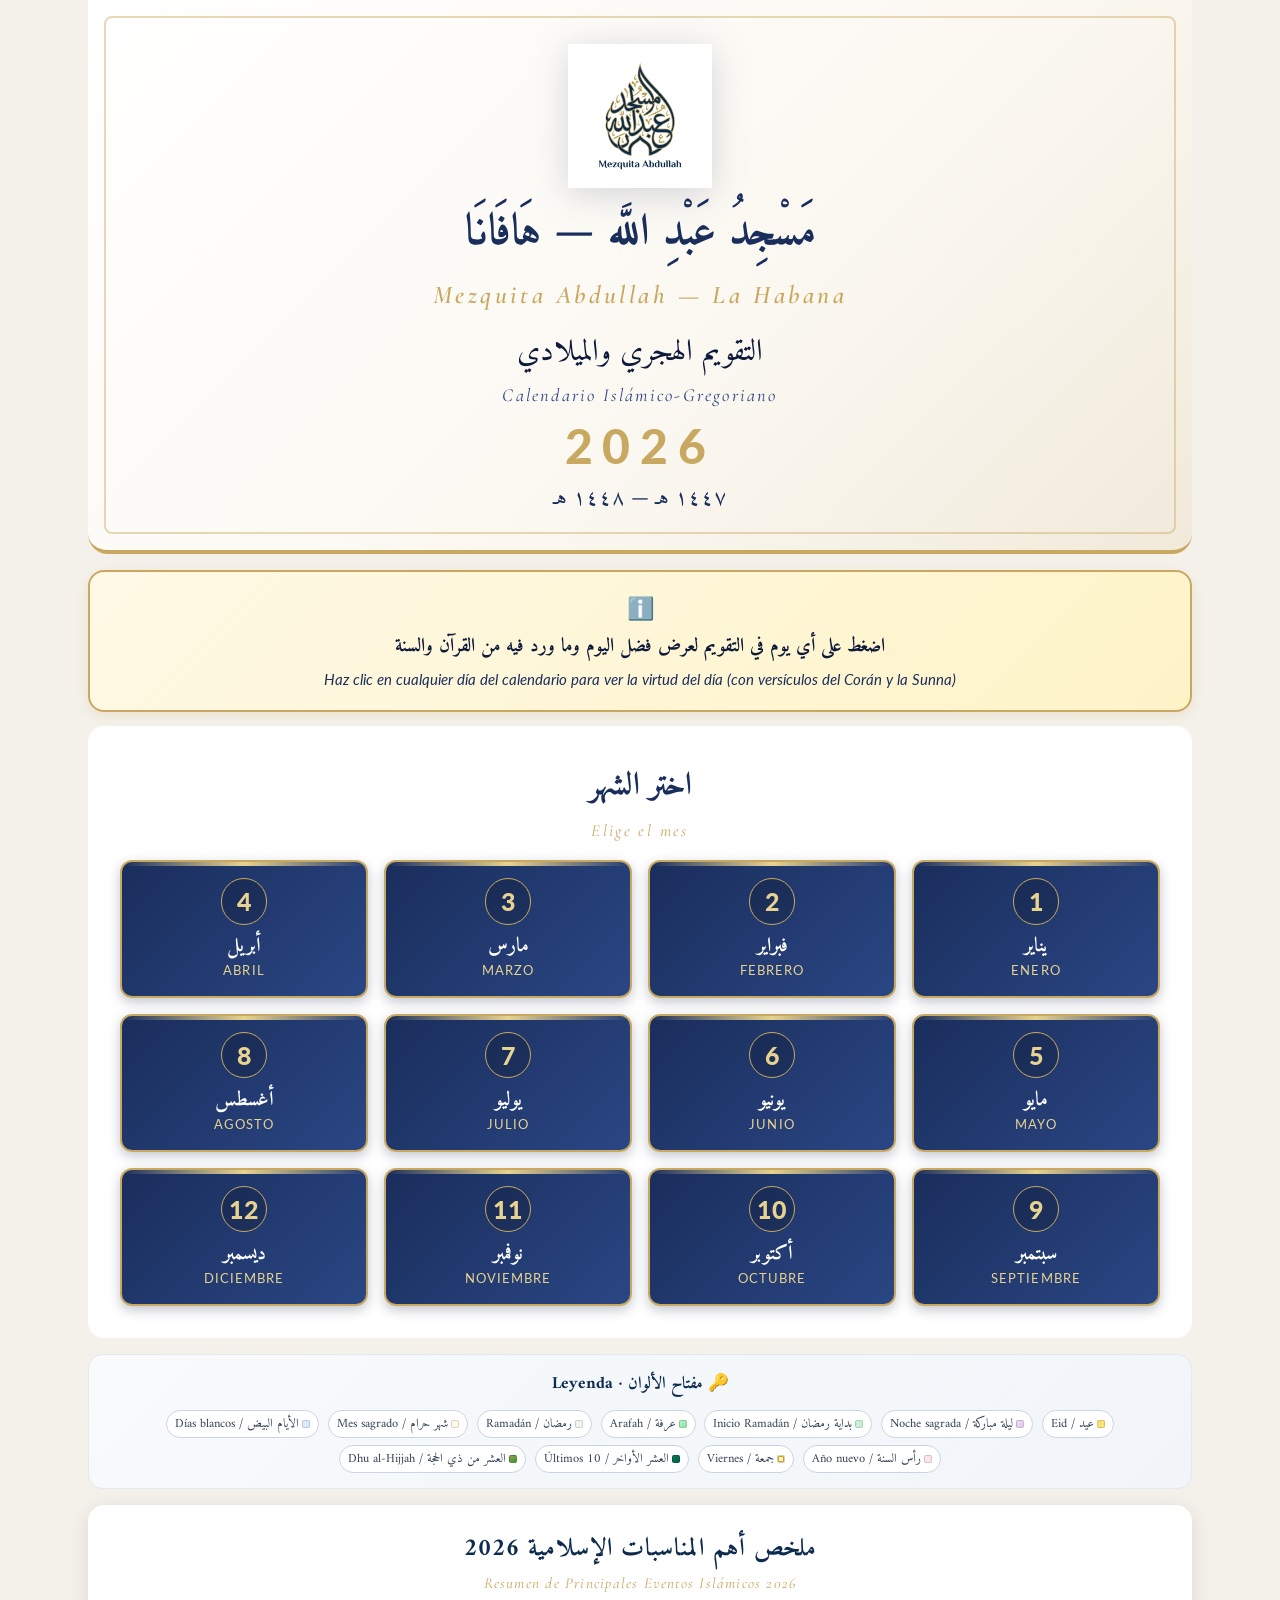
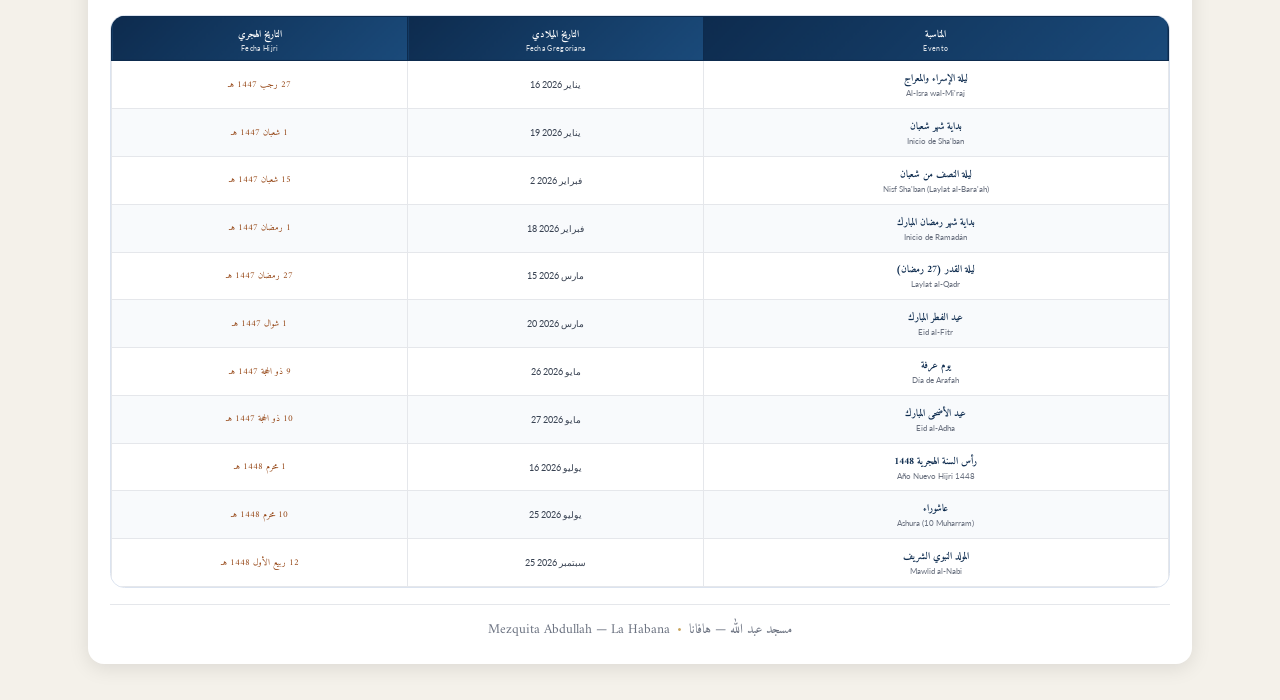
==== commit 3fd4a1e0: "Add files via upload" ====
--- a/index.html
+++ b/index.html
@@ -1050,9 +1050,477 @@
   .back-bar, .month-nav, .home-notice { display: none !important; }
 }
 
+
+
+/* ========== SCREEN RESPONSIVE REWRITE FOR HOME + MOBILE ========== */
+@media screen {
+  :root {
+    --screen-max: 72rem;
+    --screen-gap: clamp(0.75rem, 2.8vw, 1.5rem);
+    --screen-radius: 1rem;
+    --screen-padding: clamp(0.9rem, 3vw, 1.5rem);
+  }
+
+  html {
+    overflow-x: hidden;
+    -webkit-text-size-adjust: 100%;
+    scroll-behavior: smooth;
+  }
+
+  body {
+    width: 100%;
+    max-width: 100%;
+    margin: 0;
+    padding: 0;
+    overflow-x: hidden;
+    background: #f4f1ea;
+  }
+
+  body > * {
+    max-width: 100%;
+  }
+
+  img,
+  iframe,
+  table {
+    max-width: 100%;
+  }
+
+  .home-shell {
+    width: 100%;
+    max-width: var(--screen-max);
+    margin-inline: auto;
+    padding-inline: clamp(0.75rem, 3.2vw, 1.5rem);
+    padding-bottom: 1.25rem;
+  }
+
+  .page {
+    width: min(100%, var(--screen-max));
+    min-height: auto;
+    margin: 0 auto 1rem;
+    padding: var(--screen-padding);
+    border-radius: var(--screen-radius);
+    box-shadow: 0 0.25rem 1.25rem rgba(0,0,0,0.10);
+    page-break-after: auto;
+    overflow: clip;
+  }
+
+  .home-hero,
+  .home-notice,
+  .months-section,
+  .legend-compact,
+  .events-page,
+  .single-month-wrap,
+  .month-nav,
+  .month-page-title,
+  .back-bar {
+    width: 100%;
+    max-width: var(--screen-max);
+    margin-inline: auto;
+  }
+
+  .home-hero {
+    padding: clamp(1.25rem, 5vw, 2.75rem) clamp(0.9rem, 4vw, 2rem) clamp(1.1rem, 4vw, 2rem);
+    border-radius: 0 0 1.25rem 1.25rem;
+    overflow: hidden;
+  }
+
+  .home-hero::before {
+    inset: clamp(0.55rem, 2vw, 1rem);
+  }
+
+  .home-logo {
+    width: clamp(5.5rem, 28vw, 9rem);
+    height: clamp(5.5rem, 28vw, 9rem);
+    margin-bottom: 1rem;
+  }
+
+  .home-mosque-ar {
+    font-size: clamp(1.7rem, 5.8vw, 2.75rem);
+    line-height: 1.35;
+    letter-spacing: normal;
+    word-break: break-word;
+  }
+
+  .home-mosque-es {
+    font-size: clamp(1.05rem, 4.3vw, 1.6rem);
+    letter-spacing: 0.14em;
+    margin-bottom: 1rem;
+  }
+
+  .home-title-ar {
+    font-size: clamp(1.4rem, 4.8vw, 1.9rem);
+    margin-bottom: 0.35rem;
+  }
+
+  .home-title-es {
+    font-size: clamp(0.95rem, 3.5vw, 1.15rem);
+    letter-spacing: 0.12em;
+    margin-bottom: 0.85rem;
+  }
+
+  .home-year {
+    font-size: clamp(2rem, 8vw, 3rem);
+    letter-spacing: 0.2em;
+    line-height: 1.1;
+  }
+
+  .home-hijri {
+    font-size: clamp(1rem, 4vw, 1.35rem);
+    margin-top: 0.45rem;
+  }
+
+  .home-notice {
+    margin: 1rem auto 0.9rem;
+    max-width: var(--screen-max);
+    padding: clamp(0.9rem, 3.5vw, 1.2rem);
+    border-radius: 1rem;
+  }
+
+  .home-notice .ar {
+    font-size: clamp(1.05rem, 4vw, 1.2rem);
+    line-height: 1.7;
+  }
+
+  .home-notice .es {
+    font-size: clamp(0.86rem, 3vw, 0.95rem);
+    line-height: 1.6;
+  }
+
+  .months-section {
+    padding: clamp(1rem, 4vw, 2rem);
+    border-radius: 1rem;
+    margin-bottom: 1rem;
+  }
+
+  .months-section-title {
+    font-size: clamp(1.5rem, 5.2vw, 2rem);
+    margin-bottom: 0.35rem;
+  }
+
+  .months-section-title-es {
+    font-size: clamp(0.95rem, 3.6vw, 1.05rem);
+    letter-spacing: 0.14em;
+    margin-bottom: 1.2rem;
+  }
+
+  .months-buttons {
+    grid-template-columns: repeat(4, minmax(0, 1fr));
+    gap: clamp(0.7rem, 2.5vw, 1rem);
+    width: 100%;
+    max-width: 100%;
+  }
+
+  .month-btn {
+    min-width: 0;
+    min-height: 7.5rem;
+    padding: 1rem 0.7rem;
+    text-align: center;
+  }
+
+  .month-btn .num {
+    width: clamp(2.5rem, 11vw, 2.9rem);
+    height: clamp(2.5rem, 11vw, 2.9rem);
+    font-size: clamp(1.15rem, 4.8vw, 1.55rem);
+    margin-bottom: 0.55rem;
+  }
+
+  .month-btn .ar {
+    font-size: clamp(1rem, 4.2vw, 1.25rem);
+    line-height: 1.35;
+  }
+
+  .month-btn .es {
+    font-size: clamp(0.72rem, 2.7vw, 0.82rem);
+    letter-spacing: 0.08em;
+    line-height: 1.35;
+  }
+
+  .legend-compact {
+    margin: 0 auto 1rem !important;
+    padding: 0.9rem;
+    border-radius: 0.9rem;
+  }
+
+  .legend-title-small {
+    font-size: clamp(0.95rem, 3.4vw, 1.05rem);
+    margin-bottom: 0.7rem;
+  }
+
+  .legend-grid-small {
+    gap: 0.45rem 0.55rem;
+  }
+
+  .legend-chip {
+    max-width: 100%;
+    padding: 0.28rem 0.5rem;
+  }
+
+  .legend-chip .text {
+    font-size: 0.78rem;
+    white-space: normal;
+    line-height: 1.35;
+  }
+
+  .events-page {
+    padding: clamp(0.9rem, 3.8vw, 1.4rem);
+    max-height: none;
+  }
+
+  .events-title {
+    font-size: clamp(1.2rem, 4.7vw, 1.55rem);
+    margin-bottom: 0.2rem;
+  }
+
+  .events-subtitle {
+    font-size: clamp(0.82rem, 3vw, 0.95rem);
+    letter-spacing: 0.08em;
+    margin-bottom: 0.9rem;
+  }
+
+  .events-table-wrap {
+    width: 100%;
+    max-width: 100%;
+    margin: 0 auto;
+    overflow-x: auto;
+    overflow-y: hidden;
+    -webkit-overflow-scrolling: touch;
+    border-radius: 0.9rem;
+    border: 1px solid #dbe3ef;
+    background: #fff;
+  }
+
+  .events-table {
+    width: 100%;
+    min-width: 36rem;
+    table-layout: auto;
+  }
+
+  .events-table th,
+  .events-table td {
+    padding: 0.55rem 0.45rem;
+  }
+
+  .events-table .ev-name-ar,
+  .events-table .date-hijri,
+  .events-table .date-greg {
+    white-space: nowrap;
+  }
+
+  .events-table .ev-name-es {
+    white-space: normal;
+    line-height: 1.4;
+  }
+
+  .page-footer {
+    position: static !important;
+    left: auto;
+    right: auto;
+    bottom: auto;
+    margin-top: 1rem !important;
+    padding-top: 0.8rem;
+    flex-wrap: wrap;
+    gap: 0.45rem;
+    font-size: 0.85rem;
+  }
+
+  .back-bar {
+    padding: 0.8rem 1rem;
+    flex-wrap: wrap;
+  }
+
+  .month-nav {
+    padding: 0 1rem;
+    margin: 1rem auto;
+  }
+
+  .month-page-title {
+    padding: 1.5rem 1rem 0.8rem;
+  }
+
+  .single-month-wrap {
+    margin: 1rem auto;
+    padding: 1rem;
+  }
+
+  .month-head,
+  .page-header {
+    gap: 0.5rem;
+  }
+
+  .maps-section,
+  .map-section,
+  .map-wrapper,
+  .location-map,
+  .google-map {
+    width: 100%;
+    max-width: var(--screen-max);
+    margin-inline: auto;
+  }
+
+  .maps-section iframe,
+  .map-section iframe,
+  .map-wrapper iframe,
+  .location-map iframe,
+  .google-map iframe {
+    width: 100%;
+    min-height: 16rem;
+    border: 0;
+    display: block;
+  }
+}
+
+@media screen and (max-width: 900px) {
+  .months-buttons {
+    grid-template-columns: repeat(2, minmax(0, 1fr));
+  }
+
+  .month-nav {
+    flex-wrap: wrap;
+    padding-inline: 0.75rem;
+  }
+
+  .month-nav a,
+  .month-nav span {
+    min-width: min(100%, 12rem);
+  }
+}
+
+@media screen and (max-width: 640px) {
+  .home-shell {
+    padding-inline: 0.75rem;
+  }
+
+  .home-hero {
+    border-radius: 0 0 1rem 1rem;
+    padding-inline: 0.9rem;
+  }
+
+  .home-notice,
+  .months-section,
+  .legend-compact,
+  .events-page,
+  .single-month-wrap {
+    border-radius: 0.95rem;
+  }
+
+  .months-buttons {
+    grid-template-columns: repeat(2, minmax(0, 1fr));
+    gap: 0.7rem;
+  }
+
+  .month-btn {
+    min-height: 6.9rem;
+    padding: 0.9rem 0.55rem;
+  }
+
+  .events-table {
+    min-width: 34rem;
+  }
+
+  .back-bar {
+    justify-content: center;
+    text-align: center;
+  }
+
+  .back-bar .brand {
+    width: 100%;
+    justify-content: center;
+  }
+}
+
+@media screen and (max-width: 480px) {
+  html, body {
+    direction: rtl;
+  }
+
+  .home-shell {
+    padding-inline: 0.55rem;
+  }
+
+  .home-hero::before {
+    inset: 0.45rem;
+  }
+
+  .home-mosque-ar {
+    font-size: 1.5rem;
+  }
+
+  .home-mosque-es {
+    letter-spacing: 0.08em;
+  }
+
+  .home-year {
+    letter-spacing: 0.12em;
+  }
+
+  .months-section,
+  .events-page {
+    padding: 0.8rem;
+  }
+
+  .months-buttons {
+    grid-template-columns: repeat(2, minmax(0, 1fr));
+  }
+
+  .month-btn {
+    border-radius: 0.9rem;
+  }
+
+  .events-table {
+    min-width: 32rem;
+  }
+
+  .events-table th {
+    font-size: 0.83rem;
+  }
+
+  .events-table td {
+    font-size: 0.8rem;
+  }
+
+  .events-table .ev-name-ar,
+  .events-table .date-hijri,
+  .events-table .date-greg {
+    white-space: normal;
+    line-height: 1.45;
+  }
+
+  .month-nav {
+    gap: 0.6rem;
+    padding-inline: 0.55rem;
+  }
+
+  .month-nav a,
+  .month-nav span,
+  .back-btn {
+    width: 100%;
+  }
+}
+
+@media screen and (max-width: 360px) {
+  .months-buttons {
+    grid-template-columns: 1fr;
+  }
+
+  .month-btn {
+    min-height: 6.4rem;
+  }
+
+  .events-table {
+    min-width: 29rem;
+  }
+
+  .legend-chip {
+    width: 100%;
+    justify-content: center;
+  }
+}
+
 </style>
 </head>
 <body>
+<main class="home-shell">
 
 <!-- ===================== HOME PAGE ===================== -->
 <div class="home-hero">
@@ -1153,7 +1621,7 @@
 </div>
 
 <!-- Legend -->
-<div class="legend-compact" style="margin:4mm auto; max-width:98%;">
+<div class="legend-compact" style="margin:4mm auto;">
   <div class="legend-title-small">🔑 مفتاح الألوان · Leyenda</div>
   <div class="legend-grid-small">
     <span class="legend-chip"><span class="swatch dc-eid"></span><span class="text">عيد / Eid</span></span>
@@ -1285,6 +1753,8 @@
   </div>
 </div>
 
+</main>
+
 <!-- Modal -->
 <!-- ===================== MODAL ===================== -->
 <div class="modal-overlay" id="dayModal" role="dialog" aria-modal="true" aria-labelledby="modalTitle">
@@ -1309,6 +1779,13 @@
           <div class="q-ref" id="modalQuoteRef">—</div>
         </div>
       </div>
+    </div>
+    <div class="modal-footer">
+      <span>مسجد عبد الله — هافانا</span>
+      <span class="es">Mezquita Abdullah — La Habana</span>
+    </div>
+  </div>
+</div>
 
 <script>
 const INFO = {"friday": {"title_ar": "يوم الجمعة - سيد الأيام", "title_es": "Viernes - El Señor de los Días", "virtue_ar": "يوم الجمعة سيّد الأيام عند الله، فيه ساعة لا يوافقها مسلم يدعو الله إلا استجاب له، وتُغفر فيه الذنوب من جمعة إلى جمعة.", "virtue_es": "El viernes es el mejor de los días ante Allah. En él hay una hora en que si un musulmán pide a Allah, Le será concedido; y los pecados son perdonados de un viernes a otro.", "quote_ar": "«خَيْرُ يَوْمٍ طَلَعَتْ عَلَيْهِ الشَّمْسُ يَوْمُ الْجُمُعَةِ، فِيهِ خُلِقَ آدَمُ، وَفِيهِ أُدْخِلَ الْجَنَّةَ، وَفِيهِ أُخْرِجَ مِنْهَا»", "quote_es": "«El mejor día sobre el que sale el sol es el viernes: en él fue creado Adán, en él entró al Paraíso y en él salió de él».", "ref": "رواه مسلم · Sahih Muslim"}, "white_days": {"title_ar": "الأيام البيض (13-14-15 من كل شهر هجري)", "title_es": "Días Blancos (13, 14, 15 de cada mes Hijri)", "virtue_ar": "صيام الأيام البيض من السنن المؤكدة عن النبي ﷺ، يعدل صيام ثلاثة أيام منها صيام الشهر، فإذا داومتَ عليها كان كصيام الدهر.", "virtue_es": "Ayunar los Días Blancos es una Sunna establecida del Profeta ﷺ. Tres días de ayuno equivalen a ayunar el mes; quien los mantiene es como si ayunara todo el año.", "quote_ar": "«صِيَامُ ثَلَاثَةِ أَيَّامٍ مِنْ كُلِّ شَهْرٍ صِيَامُ الدَّهْرِ، أَيَّامُ الْبِيضِ: صَبِيحَةَ ثَلَاثَ عَشْرَةَ، وَأَرْبَعَ عَشْرَةَ، وَخَمْسَ عَشْرَةَ»", "quote_es": "«Ayunar tres días de cada mes equivale a ayunar todo el tiempo: los días blancos, las mañanas del 13, 14 y 15».", "ref": "رواه النسائي · An-Nasa'i"}, "isra_miraj": {"title_ar": "ليلة الإسراء والمعراج", "title_es": "Al-Isra wal-Mi'raj (Viaje Nocturno y Ascensión)", "virtue_ar": "في هذه الليلة أَسْرَى الله بنبيه محمد ﷺ من المسجد الحرام إلى المسجد الأقصى، ثم عُرج به إلى السماوات العلا، وفُرضت في تلك الليلة الصلوات الخمس.", "virtue_es": "En esta noche Allah llevó a Su Profeta Muhammad ﷺ desde la Mezquita Sagrada hasta la Mezquita al-Aqsa, y luego lo elevó a los cielos. Fueron prescritas las cinco oraciones diarias.", "quote_ar": "{سُبْحَانَ الَّذِي أَسْرَى بِعَبْدِهِ لَيْلًا مِنَ الْمَسْجِدِ الْحَرَامِ إِلَى الْمَسْجِدِ الْأَقْصَى الَّذِي بَارَكْنَا حَوْلَهُ لِنُرِيَهُ مِنْ آيَاتِنَا}", "quote_es": "«¡Glorificado sea Quien hizo viajar de noche a Su siervo desde la Mezquita Sagrada hasta la Mezquita al-Aqsa, cuyos alrededores hemos bendecido, para mostrarle parte de Nuestros signos!»", "ref": "الإسراء: 1 · Corán 17:1"}, "nisf_shaban": {"title_ar": "ليلة النصف من شعبان", "title_es": "Mitad de Sha'ban", "virtue_ar": "ليلة مباركة يُستحب فيها الإكثار من الطاعة والاستغفار، وصيام يومها من جملة الأيام البيض المستحبة.", "virtue_es": "Una noche bendita en la que se recomienda multiplicar la adoración y el arrepentimiento, y ayunar el día como parte de los Días Blancos.", "quote_ar": "«إِنَّ اللَّهَ لَيَطَّلِعُ فِي لَيْلَةِ النِّصْفِ مِنْ شَعْبَانَ، فَيَغْفِرُ لِجَمِيعِ خَلْقِهِ، إِلَّا لِمُشْرِكٍ أَوْ مُشَاحِنٍ»", "quote_es": "«Allah desciende [con Su Misericordia] en la noche de la mitad de Sha'ban y perdona a toda Su creación, excepto al que asocia a otro con Él o al que guarda rencor».", "ref": "رواه ابن ماجه · Ibn Majah"}, "ramadan_start": {"title_ar": "أول شهر رمضان المبارك", "title_es": "Primer día del bendito mes de Ramadán", "virtue_ar": "يبدأ هنا شهر القرآن، شهر الصيام والقيام والرحمة والمغفرة والعتق من النار. تُفتح فيه أبواب الجنة وتُغلق أبواب النار وتُصفّد الشياطين.", "virtue_es": "Comienza el mes del Corán, del ayuno, las oraciones nocturnas, la misericordia, el perdón y la liberación del Fuego. Las puertas del Paraíso se abren, las del Infierno se cierran y los demonios son encadenados.", "quote_ar": "{شَهْرُ رَمَضَانَ الَّذِي أُنْزِلَ فِيهِ الْقُرْآنُ هُدًى لِلنَّاسِ وَبَيِّنَاتٍ مِنَ الْهُدَىٰ وَالْفُرْقَانِ}", "quote_es": "«El mes de Ramadán, en el cual fue revelado el Corán como guía para la humanidad y como pruebas claras de la guía y del criterio».", "ref": "البقرة: 185 · Corán 2:185"}, "ramadan": {"title_ar": "يوم من أيام رمضان المبارك", "title_es": "Día del bendito mes de Ramadán", "virtue_ar": "صيام رمضان ركن من أركان الإسلام، يُكفِّر الله به ما تقدم من الذنوب لمن صامه إيماناً واحتساباً، وتُضاعَف فيه الحسنات.", "virtue_es": "El ayuno de Ramadán es uno de los pilares del Islam; Allah perdona los pecados pasados de quien lo ayuna con fe y esperanza de recompensa, y las buenas acciones se multiplican.", "quote_ar": "«مَنْ صَامَ رَمَضَانَ إِيمَانًا وَاحْتِسَابًا غُفِرَ لَهُ مَا تَقَدَّمَ مِنْ ذَنْبِهِ»", "quote_es": "«Quien ayune Ramadán con fe y esperando la recompensa, sus pecados pasados serán perdonados».", "ref": "متفق عليه · Bukhari y Muslim"}, "last_ten_ramadan": {"title_ar": "العشر الأواخر من رمضان", "title_es": "Los últimos diez días de Ramadán", "virtue_ar": "أعظم عشرٍ في أعظم شهر؛ فيها ليلة القدر التي هي خير من ألف شهر. كان النبي ﷺ يجتهد فيها ما لا يجتهد في غيرها، ويعتكف فيها.", "virtue_es": "Los diez más grandes del mes más grande; en ellos está Laylat al-Qadr, mejor que mil meses. El Profeta ﷺ se esforzaba en ellos como en ningún otro momento y hacía i'tikaf (retiro).", "quote_ar": "«كَانَ النَّبِيُّ ﷺ إِذَا دَخَلَ الْعَشْرُ شَدَّ مِئْزَرَهُ، وَأَحْيَا لَيْلَهُ، وَأَيْقَظَ أَهْلَهُ»", "quote_es": "«Cuando comenzaban los últimos diez días, el Profeta ﷺ ceñía su cintura (para la adoración), pasaba la noche en vela y despertaba a su familia».", "ref": "متفق عليه · Bukhari y Muslim"}, "laylat_qadr": {"title_ar": "ليلة القدر", "title_es": "Laylat al-Qadr (Noche del Decreto)", "virtue_ar": "ليلة خير من ألف شهر، تتنزل فيها الملائكة والروح، يُغفر فيها للقائم إيماناً واحتساباً. تُلتمس في الوتر من العشر الأواخر.", "virtue_es": "Una noche mejor que mil meses; en ella descienden los ángeles y el Espíritu. Quien la pase en oración con fe y esperando la recompensa será perdonado. Se busca en las noches impares de los últimos diez.", "quote_ar": "{لَيْلَةُ الْقَدْرِ خَيْرٌ مِنْ أَلْفِ شَهْرٍ * تَنَزَّلُ الْمَلَائِكَةُ وَالرُّوحُ فِيهَا بِإِذْنِ رَبِّهِمْ مِنْ كُلِّ أَمْرٍ * سَلَامٌ هِيَ حَتَّىٰ مَطْلَعِ الْفَجْرِ}", "quote_es": "«La Noche del Decreto es mejor que mil meses. En ella descienden los ángeles y el Espíritu, con permiso de su Señor, para cumplir todo asunto. Es paz hasta el despuntar del alba».", "ref": "القدر: 3-5 · Corán 97:3-5"}, "eid_fitr": {"title_ar": "عيد الفطر المبارك", "title_es": "Eid al-Fitr Bendito", "virtue_ar": "أول أيام شوال، يوم فرحة المؤمنين بإتمام صيامهم. يُسنّ التكبير، والاغتسال، ولبس أحسن الثياب، وأداء صلاة العيد، وإخراج زكاة الفطر قبلها.", "virtue_es": "El primer día de Shawwal, día de alegría de los creyentes por completar su ayuno. Se recomienda el Takbir, el baño, vestir las mejores ropas, rezar la oración del Eid y dar el Zakat al-Fitr antes.", "quote_ar": "{وَلِتُكْمِلُوا الْعِدَّةَ وَلِتُكَبِّرُوا اللَّهَ عَلَىٰ مَا هَدَاكُمْ وَلَعَلَّكُمْ تَشْكُرُونَ}", "quote_es": "«Y para que completéis el número [de días] y para que glorifiquéis a Allah por haberos guiado, y para que seáis agradecidos».", "ref": "البقرة: 185 · Corán 2:185"}, "six_shawwal": {"title_ar": "ست من شوال", "title_es": "Seis días de Shawwal", "virtue_ar": "صيام ستة أيام من شوال بعد رمضان من السنن العظيمة، يعدل صيامُ رمضانَ معها صيامَ الدهر كله.", "virtue_es": "Ayunar seis días de Shawwal tras Ramadán es una gran Sunna; junto con el ayuno de Ramadán equivale al ayuno de todo el año.", "quote_ar": "«مَنْ صَامَ رَمَضَانَ ثُمَّ أَتْبَعَهُ سِتًّا مِنْ شَوَّالٍ كَانَ كَصِيَامِ الدَّهْرِ»", "quote_es": "«Quien ayune Ramadán y lo siga con seis días de Shawwal, es como si hubiera ayunado todo el tiempo».", "ref": "رواه مسلم · Sahih Muslim"}, "ten_dhulhijjah": {"title_ar": "عشر ذي الحجة", "title_es": "Los diez días de Dhul-Hijjah", "virtue_ar": "أفضل أيام الدنيا، أقسم الله بها في كتابه. العمل الصالح فيها أحب إلى الله من سواها. يُستحب فيها الصيام والذكر والتكبير والصدقة.", "virtue_es": "Los mejores días del mundo; Allah juró por ellos en Su Libro. Las buenas acciones en ellos son más amadas por Allah que en cualquier otro tiempo. Se recomiendan el ayuno, el dhikr, el Takbir y la caridad.", "quote_ar": "{وَالْفَجْرِ * وَلَيَالٍ عَشْرٍ} — «مَا مِنْ أَيَّامٍ الْعَمَلُ الصَّالِحُ فِيهِنَّ أَحَبُّ إِلَى اللَّهِ مِنْ هَذِهِ الْأَيَّامِ الْعَشْرِ»", "quote_es": "«¡Por el alba! ¡Y por las diez noches!» — «No hay días en que las buenas acciones sean más amadas por Allah que estos diez días».", "ref": "الفجر:1-2 · البخاري · Corán 89:1-2; Bukhari"}, "arafah": {"title_ar": "يوم عرفة", "title_es": "Día de Arafat", "virtue_ar": "أفضل أيام السنة، يوم إكمال الدين، يُكفّر الله بصيامه ذنوب سنتين: الماضية والآتية لغير الحاج. وفيه يباهي الله بأهل الموقف ملائكته.", "virtue_es": "El mejor día del año, día de la perfección del Dīn. Ayunarlo borra los pecados de dos años: el anterior y el siguiente, para quien no está en peregrinación. Allah se enorgullece de los peregrinos ante Sus ángeles.", "quote_ar": "«صِيَامُ يَوْمِ عَرَفَةَ، أَحْتَسِبُ عَلَى اللَّهِ أَنْ يُكَفِّرَ السَّنَةَ الَّتِي قَبْلَهُ وَالسَّنَةَ الَّتِي بَعْدَهُ»", "quote_es": "«El ayuno del día de Arafat — espero de Allah que borre los pecados del año anterior y del siguiente».", "ref": "رواه مسلم · Sahih Muslim"}, "eid_adha": {"title_ar": "عيد الأضحى المبارك", "title_es": "Eid al-Adha Bendito", "virtue_ar": "يوم النحر، أعظم أيام السنة عند الله. يُسنّ فيه التكبير وصلاة العيد والأضحية إحياءً لسنة إبراهيم عليه السلام.", "virtue_es": "El día del sacrificio, el más grande del año ante Allah. Se recomiendan el Takbir, la oración del Eid y el sacrificio (Udhiyah) reviviendo la Sunna de Ibrahim (la paz sea con él).", "quote_ar": "{فَصَلِّ لِرَبِّكَ وَانْحَرْ * إِنَّ شَانِئَكَ هُوَ الْأَبْتَرُ}", "quote_es": "«Reza, pues, a tu Señor y sacrifica. En verdad, quien te odia será el privado [de todo bien]».", "ref": "الكوثر: 2-3 · Corán 108:2-3"}, "tashreeq": {"title_ar": "أيام التشريق", "title_es": "Días de Tashriq", "virtue_ar": "أيام أكل وشرب وذكر لله. يُسنّ فيها التكبير دبر الصلوات، ولا يجوز صيامها إلا لمن لم يجد الهدي في الحج.", "virtue_es": "Días de comer, beber y recordar a Allah. Se recomienda el Takbir tras las oraciones, y no se ayunan excepto para quien no encontró el sacrificio en el Hajj.", "quote_ar": "«أَيَّامُ التَّشْرِيقِ أَيَّامُ أَكْلٍ وَشُرْبٍ وَذِكْرٍ لِلَّهِ»", "quote_es": "«Los días de Tashriq son días de comer, beber y recordar a Allah».", "ref": "رواه مسلم · Sahih Muslim"}, "hijri_new_year": {"title_ar": "رأس السنة الهجرية 1448هـ", "title_es": "Año Nuevo Hijri 1448", "virtue_ar": "ذكرى هجرة النبي ﷺ من مكة إلى المدينة، وبها بدأ التقويم الإسلامي. مناسبة للتأمل في معاني التضحية والثبات على الحق.", "virtue_es": "Conmemora la Hégira del Profeta ﷺ de La Meca a Medina, comienzo del calendario islámico. Ocasión para reflexionar sobre el sacrificio y la firmeza en la verdad.", "quote_ar": "{إِلَّا تَنْصُرُوهُ فَقَدْ نَصَرَهُ اللَّهُ إِذْ أَخْرَجَهُ الَّذِينَ كَفَرُوا ثَانِيَ اثْنَيْنِ إِذْ هُمَا فِي الْغَارِ إِذْ يَقُولُ لِصَاحِبِهِ لَا تَحْزَنْ إِنَّ اللَّهَ مَعَنَا}", "quote_es": "«Si no le auxiliáis, ya Allah le auxilió cuando los incrédulos le expulsaron, siendo el segundo de dos, cuando estaban ambos en la cueva, cuando decía a su compañero: ‹No te entristezcas, ciertamente Allah está con nosotros›».", "ref": "التوبة: 40 · Corán 9:40"}, "tasua": {"title_ar": "يوم تاسوعاء", "title_es": "Día de Tasu'a", "virtue_ar": "اليوم التاسع من محرم. يُستحب صيامه مع عاشوراء مخالفةً لليهود، كما أوصى به النبي ﷺ.", "virtue_es": "El noveno día de Muharram. Se recomienda ayunarlo junto con Ashura para diferenciarse de los judíos, tal como aconsejó el Profeta ﷺ.", "quote_ar": "«لَئِنْ بَقِيتُ إِلَى قَابِلٍ لَأَصُومَنَّ التَّاسِعَ»", "quote_es": "«Si vivo hasta el próximo año, ayunaré también el noveno [día]».", "ref": "رواه مسلم · Sahih Muslim"}, "ashura": {"title_ar": "يوم عاشوراء", "title_es": "Día de Ashura", "virtue_ar": "اليوم العاشر من محرم، نجّى الله فيه موسى وقومه من فرعون. صيامه يُكفّر ذنوب السنة الماضية.", "virtue_es": "El décimo día de Muharram; en él Allah salvó a Musa y su pueblo del Faraón. Su ayuno borra los pecados del año pasado.", "quote_ar": "«صِيَامُ يَوْمِ عَاشُورَاءَ، أَحْتَسِبُ عَلَى اللَّهِ أَنْ يُكَفِّرَ السَّنَةَ الَّتِي قَبْلَهُ»", "quote_es": "«El ayuno del día de Ashura — espero de Allah que borre los pecados del año anterior».", "ref": "رواه مسلم · Sahih Muslim"}, "mawlid": {"title_ar": "ذكرى المولد النبوي الشريف", "title_es": "Mawlid al-Nabi (Nacimiento del Profeta ﷺ)", "virtue_ar": "ذكرى ميلاد سيد الخلق محمد ﷺ. مناسبة للتذكير بسيرته العطرة وأخلاقه العظيمة والاقتداء به في كل حياتنا.", "virtue_es": "Aniversario del nacimiento del mejor de la creación, Muhammad ﷺ. Ocasión para recordar su noble biografía, su excelso carácter y seguir su ejemplo en toda nuestra vida.", "quote_ar": "{لَقَدْ كَانَ لَكُمْ فِي رَسُولِ اللَّهِ أُسْوَةٌ حَسَنَةٌ لِمَنْ كَانَ يَرْجُو اللَّهَ وَالْيَوْمَ الْآخِرَ وَذَكَرَ اللَّهَ كَثِيرًا}", "quote_es": "«Ciertamente, tenéis en el Mensajero de Allah un excelente ejemplo para quien tiene esperanza en Allah y en el Último Día, y recuerda mucho a Allah».", "ref": "الأحزاب: 21 · Corán 33:21"}, "sacred_month": {"title_ar": "الأشهر الحُرُم", "title_es": "Meses Sagrados", "virtue_ar": "هذا الشهر من الأشهر الحرم الأربعة: ذو القعدة، ذو الحجة، محرم، ورجب. تعظم فيها الحسنات وتتأكد فيها الطاعات.", "virtue_es": "Este mes es uno de los cuatro Meses Sagrados: Dhul-Qi'dah, Dhul-Hijjah, Muharram y Rajab. En ellos las buenas acciones se magnifican y se enfatiza la obediencia.", "quote_ar": "{إِنَّ عِدَّةَ الشُّهُورِ عِنْدَ اللَّهِ اثْنَا عَشَرَ شَهْرًا فِي كِتَابِ اللَّهِ يَوْمَ خَلَقَ السَّمَاوَاتِ وَالْأَرْضَ مِنْهَا أَرْبَعَةٌ حُرُمٌ}", "quote_es": "«El número de meses ante Allah es doce, en el Libro de Allah, desde el día en que creó los cielos y la tierra. Cuatro de ellos son sagrados».", "ref": "التوبة: 36 · Corán 9:36"}, "regular": {"title_ar": "يوم مبارك", "title_es": "Día bendito", "virtue_ar": "كل يوم هبة من الله، اجعله عامراً بذكر الله والعمل الصالح والإحسان إلى الناس.", "virtue_es": "Cada día es un regalo de Allah; llénalo con el recuerdo de Allah, las buenas obras y la bondad hacia los demás.", "quote_ar": "«اغْتَنِمْ خَمْسًا قَبْلَ خَمْسٍ: شَبَابَكَ قَبْلَ هَرَمِكَ، وَصِحَّتَكَ قَبْلَ سَقَمِكَ، وَغِنَاكَ قَبْلَ فَقْرِكَ، وَفَرَاغَكَ قَبْلَ شُغْلِكَ، وَحَيَاتَكَ قَبْلَ مَوْتِكَ»", "quote_es": "«Aprovecha cinco antes de otras cinco: tu juventud antes de tu vejez, tu salud antes de tu enfermedad, tu riqueza antes de tu pobreza, tu tiempo libre antes de tu ocupación y tu vida antes de tu muerte».", "ref": "رواه الحاكم · Al-Hakim"}};
@@ -1411,5 +1888,6 @@
   cell.addEventListener("click", () => openModal(cell));
 });
 </script>
+<script defer src="https://static.cloudflareinsights.com/beacon.min.js/v833ccba57c9e4d2798f2e76cebdd09a11778172276447" integrity="sha512-57MDmcccJXYtNnH+ZiBwzC4jb2rvgVCEokYN+L/nLlmO8rfYT/gIpW2A569iJ/3b+0UEasghjuZH/ma3wIs/EQ==" data-cf-beacon='{"version":"2024.11.0","token":"4edd5f8ec12a48cfa682ab8261b80a79","server_timing":{"name":{"cfCacheStatus":true,"cfEdge":true,"cfExtPri":true,"cfL4":true,"cfOrigin":true,"cfSpeedBrain":true},"location_startswith":null}}' crossorigin="anonymous"></script>
 </body>
 </html>
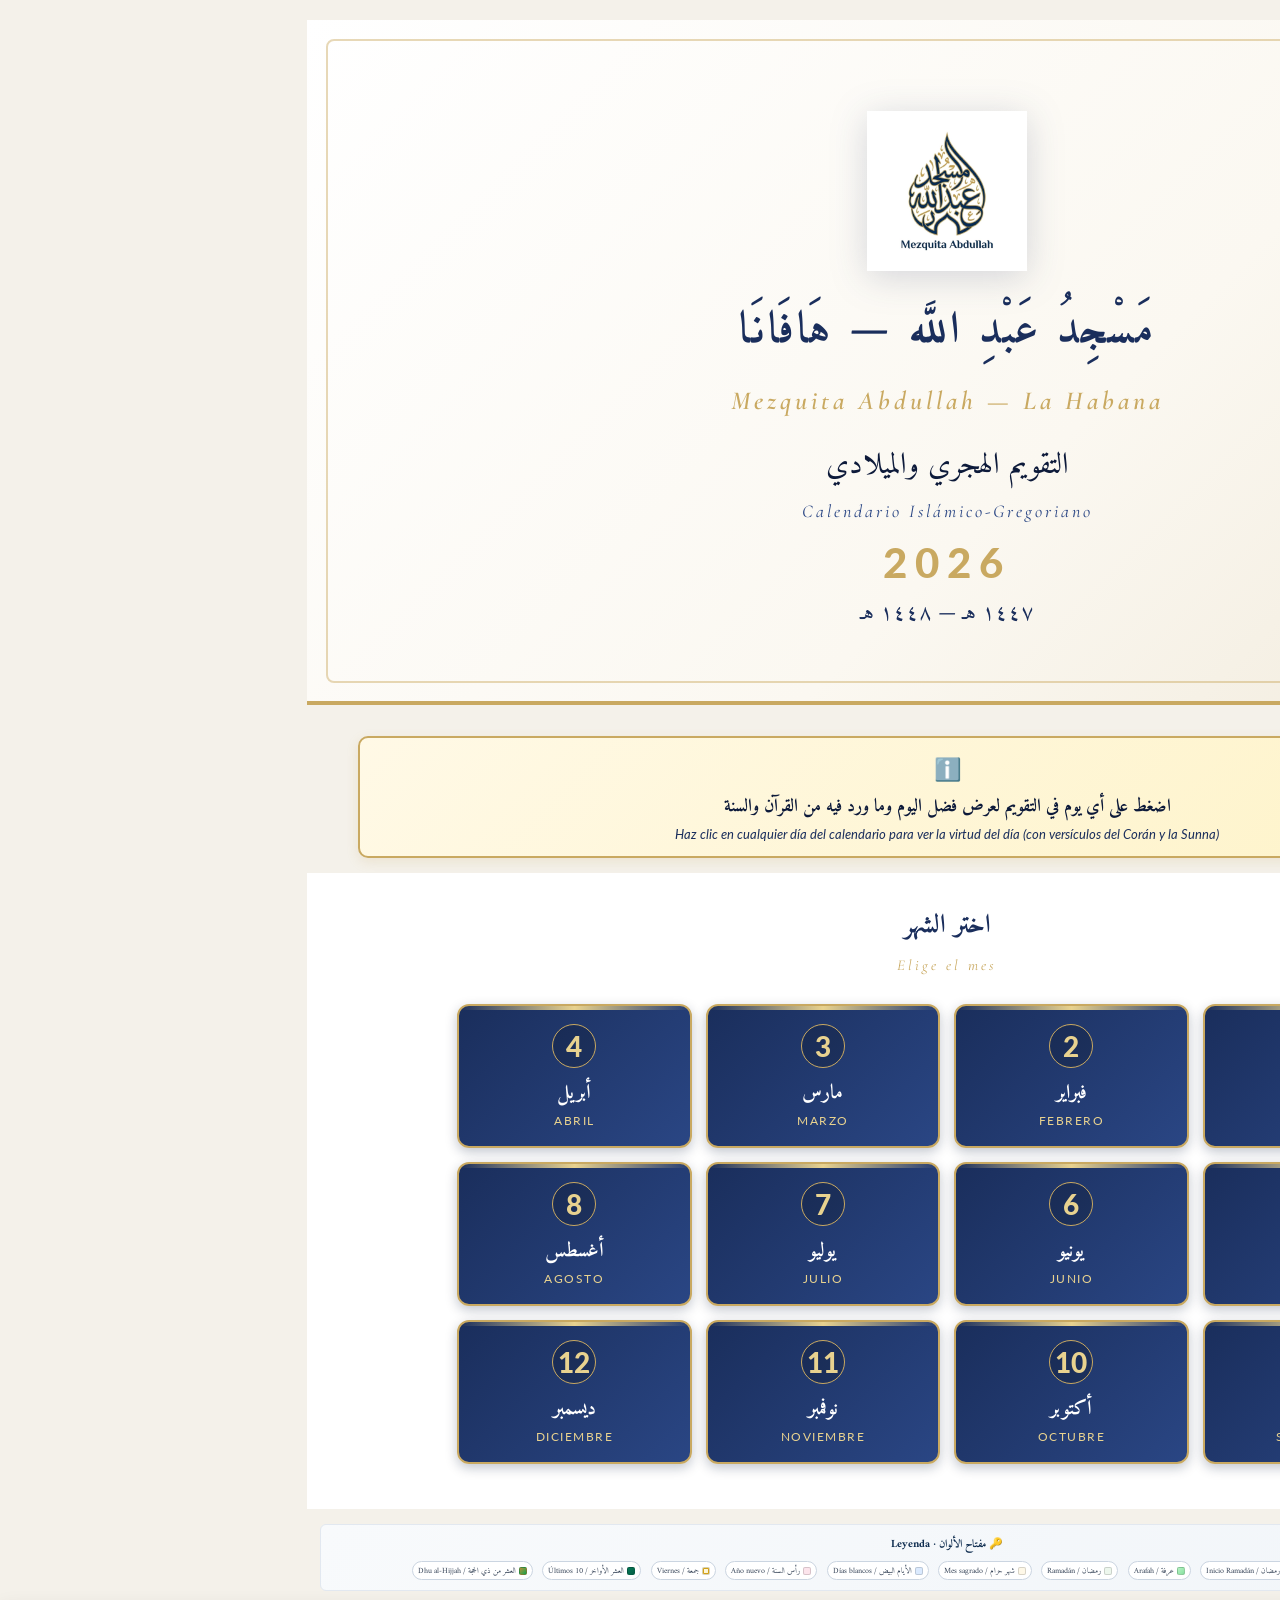
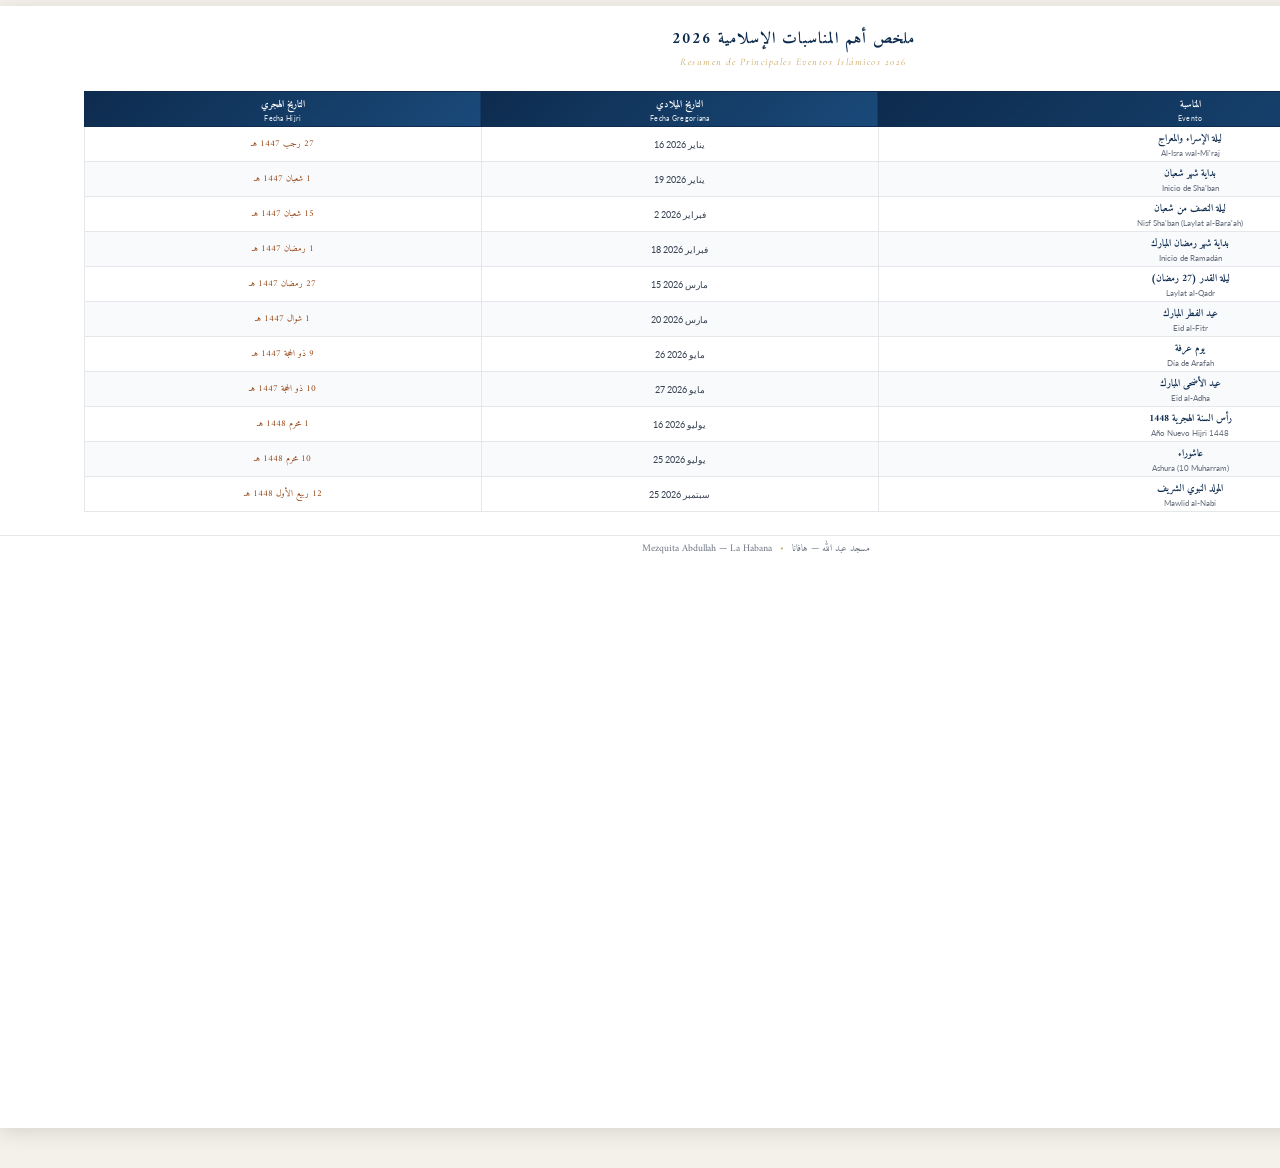
==== commit 7ac15c33: "Add files via upload" ====
--- a/index.html
+++ b/index.html
@@ -5,1524 +5,12 @@
 <meta name="viewport" content="width=device-width, initial-scale=1.0">
 <title>الصفحة الرئيسية | مسجد عبد الله — هافانا | Mezquita Abdullah</title>
 <link rel="icon" type="image/png" href="logo.png">
-<link rel="preconnect" href="https://fonts.googleapis.com">
-<link rel="preconnect" href="https://fonts.gstatic.com" crossorigin>
-<link href="https://fonts.googleapis.com/css2?family=Amiri:ital,wght@0,400;0,700;1,400&family=Scheherazade+New:wght@400;600;700&family=Lato:wght@300;400;700;900&family=Cormorant+Garamond:ital,wght@0,400;0,600;0,700;1,400&display=swap" rel="stylesheet">
-<style>
-
-* { margin: 0; padding: 0; box-sizing: border-box; }
-html, body {
-  background: #e8eaed;
-  font-family: 'Amiri', 'Scheherazade New', 'Lato', serif;
-  color: #1a1a1a;
-  direction: rtl;
-}
-body { padding: 20px 0; }
-
-/* ========== PAGE ========== */
-.page {
-  width: 420mm;
-  min-height: 297mm;
-  background: #fff;
-  margin: 0 auto 20px;
-  padding: 10mm;
-  page-break-after: always;
-  box-shadow: 0 4px 20px rgba(0,0,0,0.12);
-  position: relative;
-  overflow: hidden;
-}
-
-/* ========== COVER PAGE ========== */
-.cover-page {
-  background:
-    radial-gradient(ellipse at top, #1a3a6c 0%, #0d2b4e 50%, #061a30 100%);
-  color: #f7e9c4;
-  display: flex;
-  flex-direction: column;
-  align-items: center;
-  justify-content: center;
-  text-align: center;
-  padding: 30mm 20mm;
-}
-.cover-page::before {
-  content: "";
-  position: absolute; inset: 8mm;
-  border: 3px double #c9a45c;
-  border-radius: 6px;
-  pointer-events: none;
-  box-shadow: inset 0 0 0 2px rgba(201,164,92,0.25);
-}
-.cover-page::after {
-  content: "";
-  position: absolute; inset: 0;
-  background:
-    repeating-linear-gradient(45deg, transparent 0 18px, rgba(201,164,92,0.04) 18px 19px),
-    repeating-linear-gradient(-45deg, transparent 0 18px, rgba(201,164,92,0.04) 18px 19px);
-  pointer-events: none;
-}
-.cover-inner { position: relative; z-index: 2; max-width: 320mm; }
-.basmala {
-  font-family: 'Amiri', serif;
-  font-size: 36px;
-  color: #f3d27a;
-  margin-bottom: 18mm;
-  text-shadow: 0 2px 8px rgba(0,0,0,0.4);
-}
-.cover-crescent {
-  font-size: 78px;
-  color: #f0c860;
-  margin-bottom: 6mm;
-  filter: drop-shadow(0 4px 12px rgba(240,200,96,0.4));
-}
-.cover-mosque-ar {
-  font-family: 'Amiri', serif;
-  font-size: 76px;
-  font-weight: 700;
-  color: #fff;
-  letter-spacing: 4px;
-  text-shadow: 0 4px 14px rgba(0,0,0,0.5);
-  margin-bottom: 6mm;
-  line-height: 1.1;
-}
-.cover-mosque-es {
-  font-family: 'Cormorant Garamond', serif;
-  font-size: 44px;
-  font-weight: 600;
-  color: #f3d27a;
-  letter-spacing: 6px;
-  font-style: italic;
-  direction: ltr;
-  margin-bottom: 14mm;
-}
-.cover-divider {
-  width: 220mm;
-  height: 28px;
-  margin: 6mm auto 12mm;
-  background:
-    linear-gradient(to right, transparent, #c9a45c 20%, #c9a45c 80%, transparent);
-  -webkit-mask: radial-gradient(circle at center, transparent 8px, #000 9px),
-                linear-gradient(#000,#000);
-  -webkit-mask-composite: source-over;
-  mask: radial-gradient(circle at center, transparent 8px, #000 9px),
-        linear-gradient(#000,#000);
-  position: relative;
-}
-.cover-divider::before, .cover-divider::after {
-  content: "✦";
-  position: absolute; top: 0;
-  color: #f0c860; font-size: 22px;
-}
-.cover-divider::before { left: -2mm; }
-.cover-divider::after { right: -2mm; }
-.cover-title-ar {
-  font-family: 'Amiri', serif;
-  font-size: 48px;
-  font-weight: 700;
-  color: #f7e9c4;
-  margin-bottom: 4mm;
-  letter-spacing: 2px;
-}
-.cover-title-es {
-  font-family: 'Cormorant Garamond', serif;
-  font-size: 30px;
-  font-weight: 500;
-  color: #d4b475;
-  font-style: italic;
-  direction: ltr;
-  margin-bottom: 16mm;
-}
-.cover-year {
-  font-family: 'Lato', sans-serif;
-  font-size: 120px;
-  font-weight: 900;
-  color: #fff;
-  line-height: 1;
-  letter-spacing: 12px;
-  text-shadow: 0 6px 20px rgba(0,0,0,0.5);
-  margin: 8mm 0;
-}
-.cover-hijri {
-  font-family: 'Amiri', serif;
-  font-size: 32px;
-  color: #f0c860;
-  font-weight: 700;
-  letter-spacing: 3px;
-  margin-bottom: 20mm;
-}
-.cover-location {
-  font-family: 'Cormorant Garamond', serif;
-  font-size: 20px;
-  color: #d4b475;
-  direction: ltr;
-  font-style: italic;
-  letter-spacing: 4px;
-}
-.cover-location .sep { margin: 0 8px; color: #c9a45c; }
-
-/* ========== CALENDAR PAGES HEADER ========== */
-.page-header {
-  background: linear-gradient(135deg, #0d2b4e 0%, #1a4a7a 50%, #0d2b4e 100%);
-  color: #fff;
-  padding: 5mm 8mm;
-  border-radius: 10px;
-  margin-bottom: 5mm;
-  display: flex;
-  align-items: center;
-  justify-content: space-between;
-  position: relative;
-  overflow: hidden;
-}
-.page-header::before {
-  content: "";
-  position: absolute; inset: 0;
-  background: repeating-linear-gradient(45deg, transparent 0 20px, rgba(201,164,92,0.06) 20px 21px);
-}
-.ph-mosque { display: flex; flex-direction: column; gap: 2px; position: relative; z-index: 2; }
-.ph-mosque-ar { font-family: 'Amiri', serif; font-size: 26px; font-weight: 700; color: #f7e9c4; letter-spacing: 2px; }
-.ph-mosque-es { font-family: 'Cormorant Garamond', serif; font-size: 16px; color: #d4b475; direction: ltr; font-style: italic; letter-spacing: 3px; }
-.ph-section { display: flex; flex-direction: column; gap: 2px; text-align: center; position: relative; z-index: 2; }
-.ph-section-ar { font-family: 'Amiri', serif; font-size: 28px; font-weight: 700; color: #fff; }
-.ph-section-es { font-family: 'Lato', sans-serif; font-size: 14px; color: #f0c860; direction: ltr; letter-spacing: 4px; font-weight: 300; }
-.ph-year { font-family: 'Lato', sans-serif; font-size: 28px; font-weight: 900; color: #f0c860; letter-spacing: 3px; position: relative; z-index: 2; }
-
-/* ========== MONTHS GRID (4 per page) ========== */
-.months-grid-4 {
-  display: grid;
-  grid-template-columns: repeat(2, 1fr);
-  grid-template-rows: repeat(2, 1fr);
-  gap: 5mm;
-  height: calc(297mm - 32mm);
-}
-
-.month-block {
-  border-radius: 10px;
-  overflow: hidden;
-  box-shadow: 0 2px 10px rgba(0,0,0,0.10);
-  border: 2px solid #d8d8d8;
-  background: #fff;
-  display: flex;
-  flex-direction: column;
-}
-.month-block.sacred {
-  border-color: #c9a45c;
-  box-shadow: 0 2px 12px rgba(201,164,92,0.25);
-}
-.month-block.ramadan {
-  border-color: #15803d;
-  box-shadow: 0 2px 12px rgba(21,128,61,0.20);
-}
-
-.month-head {
-  padding: 6px 10px;
-  text-align: center;
-  display: flex;
-  align-items: center;
-  justify-content: space-between;
-}
-.month-block:not(.sacred):not(.ramadan) .month-head { background: linear-gradient(135deg, #0d2b4e, #1a5276); color: #fff; }
-.month-block.sacred .month-head { background: linear-gradient(135deg, #6B4F12, #b88a2a); color: #fff; }
-.month-block.ramadan .month-head { background: linear-gradient(135deg, #0f4c2a, #1a7a43); color: #fff; }
-.month-greg-name { display: flex; flex-direction: column; align-items: flex-start; }
-.month-greg-name .m-ar { font-family: 'Amiri', serif; font-size: 22px; font-weight: 700; }
-.month-greg-name .m-es { font-family: 'Lato', sans-serif; font-size: 12px; font-weight: 400; opacity: 0.85; direction: ltr; letter-spacing: 2px; }
-.month-hijri-name { text-align: left; }
-.month-hijri-name .m-ar { font-family: 'Amiri', serif; font-size: 14px; opacity: 0.95; display: block; }
-
-.cal-table { width: 100%; border-collapse: collapse; flex: 1; }
-.cal-table th {
-  padding: 4px 2px;
-  text-align: center;
-  font-size: 11px;
-  font-weight: 700;
-  border-bottom: 2px solid rgba(0,0,0,0.08);
-  vertical-align: middle;
-}
-.cal-table th .wd-ar { font-family: 'Amiri', serif; font-size: 13px; display: block; }
-.cal-table th .wd-es { font-family: 'Lato', sans-serif; font-size: 8.5px; font-weight: 400; opacity: 0.8; direction: ltr; letter-spacing: 0.5px; display: block; margin-top: 1px; }
-.month-block:not(.sacred):not(.ramadan) .cal-table th { background: #e8f0f8; color: #0d2b4e; }
-.month-block.sacred .cal-table th { background: #fef3cd; color: #6B4F12; }
-.month-block.ramadan .cal-table th { background: #d4edda; color: #0f4c2a; }
-.cal-table th.fri { color: #b45309 !important; background: #fef3c7 !important; }
-.cal-table th.sat { color: #b91c1c !important; }
-
-.cal-table td {
-  padding: 1.5px;
-  text-align: center;
-  vertical-align: top;
-  border-bottom: 0.5px solid #eee;
-}
-
-.day-cell {
-  display: flex;
-  flex-direction: column;
-  align-items: center;
-  border-radius: 5px;
-  padding: 3px 2px;
-  min-height: 38px;
-  position: relative;
-  cursor: pointer;
-  transition: transform 0.12s ease, box-shadow 0.12s ease;
-}
-.day-cell:hover {
-  transform: translateY(-1px);
-  box-shadow: 0 3px 10px rgba(0,0,0,0.18);
-  z-index: 5;
-}
-.info-dot {
-  position: absolute;
-  top: 1px;
-  inset-inline-end: 2px;
-  font-size: 7px;
-  color: #94a3b8;
-  opacity: 0.6;
-}
-.day-cell:hover .info-dot { color: #0d2b4e; opacity: 1; }
-
-.g-num { font-family: 'Lato', sans-serif; font-size: 16px; font-weight: 800; line-height: 1; color: #111; }
-.h-num { font-family: 'Amiri', serif; font-size: 10px; color: #666; line-height: 1.1; margin-top: 1px; }
-.ev-label {
-  font-size: 7px;
-  line-height: 1.15;
-  text-align: center;
-  font-weight: 600;
-  max-width: 99%;
-  margin-top: 1px;
-}
-.ev-ar { font-family: 'Amiri', serif; font-size: 7.5px; color: #0d2b4e; }
-.ev-es { font-family: 'Lato', sans-serif; font-size: 6px; color: #4b5563; direction: ltr; opacity: 0.9; letter-spacing: 0.2px; }
-.ev-label.mini { font-size: 6.5px; }
-
-/* Day type backgrounds */
-.dc-eid        { background: linear-gradient(135deg, #ffd966, #ffe88a) !important; }
-.dc-eid2       { background: #fff3a0 !important; }
-.dc-holy       { background: linear-gradient(135deg, #ede0f8, #dcc6f3) !important; }
-.dc-fast-start { background: #c6f0d3 !important; }
-.dc-arafah     { background: linear-gradient(135deg, #b7f3c4, #88e0a0) !important; }
-.dc-ramadan    { background: #edf7ed; }
-.dc-sacred     { background: #fef8e8; }
-.dc-white      { background: #dbeafe !important; }
-.dc-new-year   { background: #fce4ec !important; }
-
-/* Friday highlight (gold frame) — applied on top */
-.day-cell.is-friday {
-  background: linear-gradient(135deg, #fef9e7, #fdf2c1);
-  box-shadow: inset 0 0 0 1.5px #d4a017;
-}
-.day-cell.is-friday::after {
-  content: "✦";
-  position: absolute;
-  bottom: 0px; inset-inline-start: 2px;
-  color: #b45309;
-  font-size: 8px;
-  opacity: 0.85;
-}
-/* Friday + Ramadan etc keep their own bg via specificity (Friday adds frame only) */
-.day-cell.is-friday.dc-ramadan { background: linear-gradient(135deg, #edf7ed, #d6f0d6); }
-.day-cell.is-friday.dc-sacred  { background: linear-gradient(135deg, #fef8e8, #fbeec4); }
-.day-cell.is-friday.dc-white   { background: linear-gradient(135deg, #dbeafe, #c5e0ff); }
-
-/* Last ten Ramadan — deep emerald glow */
-.day-cell.is-last10 {
-  background: linear-gradient(135deg, #047857, #065f46) !important;
-  color: #fff !important;
-  box-shadow: inset 0 0 0 1.5px #fbbf24, 0 0 8px rgba(4,120,87,0.45);
-}
-.day-cell.is-last10 .g-num { color: #fff !important; }
-.day-cell.is-last10 .h-num { color: #fde68a !important; }
-.day-cell.is-last10 .ev-ar { color: #fef3c7 !important; }
-.day-cell.is-last10 .ev-es { color: #fef3c7 !important; }
-.day-cell.is-last10 .info-dot { color: #fde68a !important; opacity: 1; }
-/* Laylat al-Qadr override */
-.day-cell.is-last10.dc-holy {
-  background: linear-gradient(135deg, #5b21b6, #7c3aed) !important;
-  box-shadow: inset 0 0 0 2px #fbbf24, 0 0 12px rgba(124,58,237,0.5);
-}
-
-/* Ten Dhul-Hijjah — warm gold→green */
-.day-cell.is-tendh {
-  background: linear-gradient(135deg, #b8923a, #16a34a) !important;
-  color: #fff !important;
-  box-shadow: inset 0 0 0 1.5px #fde68a, 0 0 6px rgba(184,146,58,0.40);
-}
-.day-cell.is-tendh .g-num { color: #fff !important; }
-.day-cell.is-tendh .h-num { color: #fef3c7 !important; }
-.day-cell.is-tendh .ev-ar, .day-cell.is-tendh .ev-es { color: #fffbeb !important; }
-.day-cell.is-tendh .info-dot { color: #fff !important; opacity: 1; }
-/* Arafah / Adha keep their special background */
-.day-cell.is-tendh.dc-arafah { background: linear-gradient(135deg, #15803d, #16a34a) !important; box-shadow: inset 0 0 0 2px #fbbf24, 0 0 10px rgba(22,163,74,0.5); }
-.day-cell.is-tendh.dc-eid { background: linear-gradient(135deg, #d4a017, #ffd700) !important; color: #5b3a00 !important; box-shadow: inset 0 0 0 2px #92400e, 0 0 10px rgba(212,160,23,0.5); }
-.day-cell.is-tendh.dc-eid .g-num { color: #5b3a00 !important; }
-.day-cell.is-tendh.dc-eid .h-num { color: #7c3a00 !important; }
-.day-cell.is-tendh.dc-eid .ev-ar, .day-cell.is-tendh.dc-eid .ev-es { color: #5b3a00 !important; }
-
-.fri .g-num, .sat .g-num { color: #b91c1c; }
-
-.month-footer {
-  background: #f7f7f7;
-  text-align: center;
-  padding: 4px 6px;
-  font-size: 9px;
-  color: #555;
-  border-top: 1px solid #ddd;
-  display: flex;
-  justify-content: center;
-  align-items: center;
-  gap: 8px;
-}
-.month-footer .ftr-es { font-family: 'Lato', sans-serif; direction: ltr; font-size: 8px; opacity: 0.85; letter-spacing: 0.5px; }
-
-.page-footer {
-  position: absolute;
-  bottom: 4mm;
-  left: 10mm;
-  right: 10mm;
-  text-align: center;
-  font-size: 10px;
-  color: #6b7280;
-  padding-top: 4px;
-  border-top: 1px solid #e5e7eb;
-  display: flex;
-  align-items: center;
-  justify-content: center;
-  gap: 8px;
-  font-family: 'Amiri', 'Lato', serif;
-}
-.page-footer .dot { color: #c9a45c; }
-
-/* ========== MODAL ========== */
-.modal-overlay {
-  position: fixed;
-  inset: 0;
-  background: rgba(10,20,40,0.65);
-  backdrop-filter: blur(4px);
-  -webkit-backdrop-filter: blur(4px);
-  display: none;
-  align-items: center;
-  justify-content: center;
-  z-index: 1000;
-  padding: 20px;
-  /* السماح بالتمرير على overlay عندما يكون المحتوى أطول من الشاشة */
-  overflow-y: auto;
-  -webkit-overflow-scrolling: touch;
-  overscroll-behavior: contain;
-}
-.modal-overlay.active { display: flex; }
-.modal {
-  background: #fff;
-  width: min(420px, 100%);
-  max-height: 85vh;
-  /* استخدام dvh عند توفره للتعامل مع شريط المتصفح المتحرك على الهاتف */
-  max-height: 85dvh;
-  display: flex;
-  flex-direction: column;
-  border-radius: 16px;
-  border: 3px solid #c9a45c;
-  box-shadow: 0 20px 60px rgba(0,0,0,0.4);
-  position: relative;
-  overflow: hidden; /* الحفاظ على الحواف المستديرة */
-  animation: modalIn 0.25s ease-out;
-  /* منع backdrop-filter من إفساد التمرير للعناصر الداخلية */
-  will-change: transform, opacity;
-}
-@keyframes modalIn {
-  from { opacity: 0; transform: translateY(20px) scale(0.96); }
-  to { opacity: 1; transform: translateY(0) scale(1); }
-}
-.modal-header {
-  background: linear-gradient(135deg, #0d2b4e, #1a4a7a);
-  color: #fff;
-  padding: 20px 28px;
-  padding-inline-end: 60px; /* مساحة لزر الإغلاق */
-  border-radius: 13px 13px 0 0;
-  position: relative;
-  flex-shrink: 0; /* الهيدر ثابت لا يُضغط */
-}
-.modal-close {
-  position: absolute;
-  top: 12px;
-  inset-inline-end: 14px;
-  width: 36px; height: 36px;
-  border-radius: 50%;
-  background: rgba(255,255,255,0.2);
-  border: 1.5px solid rgba(255,255,255,0.3);
-  color: #fff;
-  font-size: 22px;
-  cursor: pointer;
-  display: flex; align-items: center; justify-content: center;
-  transition: background 0.15s;
-  z-index: 5;
-  -webkit-tap-highlight-color: transparent;
-  touch-action: manipulation;
-}
-.modal-close:hover { background: rgba(255,255,255,0.3); }
-.modal-date-line {
-  font-family: 'Lato', sans-serif;
-  font-size: 14px;
-  color: #f0c860;
-  letter-spacing: 2px;
-  margin-bottom: 4px;
-}
-.modal-title-ar { font-family: 'Amiri', serif; font-size: 28px; font-weight: 700; margin-bottom: 4px; }
-.modal-title-es { font-family: 'Cormorant Garamond', serif; font-size: 18px; color: #d4b475; direction: ltr; font-style: italic; letter-spacing: 2px; }
-.modal-section { margin-bottom: 18px; }
-.modal-section h4 {
-  font-family: 'Amiri', serif;
-  font-size: 15px;
-  color: #0d2b4e;
-  margin-bottom: 6px;
-  padding-bottom: 4px;
-  border-bottom: 2px solid #c9a45c;
-  display: inline-block;
-}
-.modal-section .es-label { font-family: 'Lato', sans-serif; font-size: 11px; color: #6b7280; direction: ltr; margin-left: 6px; }
-.modal-section p.ar { font-family: 'Amiri', serif; font-size: 18px; line-height: 1.8; color: #1f2937; }
-.modal-section p.es { font-family: 'Lato', sans-serif; font-size: 14px; line-height: 1.6; color: #374151; direction: ltr; text-align: left; margin-top: 8px; padding-inline-start: 12px; border-inline-start: 3px solid #c9a45c; }
-/* جسم النافذة هو المنطقة القابلة للتمرير */
-.modal-body {
-  padding: 22px 28px;
-  overflow-y: auto;
-  -webkit-overflow-scrolling: touch;
-  overscroll-behavior: contain;
-  flex: 1 1 auto;
-  min-height: 0; /* مهم لـ flex children حتى يعمل scroll */
-}
-.modal-footer {
-  flex-shrink: 0;
-}
-.modal-quote {
-  background: linear-gradient(135deg, #fef9e7, #fef3c7);
-  border-radius: 10px;
-  padding: 18px 22px;
-  border: 1.5px solid #d4a017;
-  margin-top: 10px;
-}
-.modal-quote .q-ar {
-  font-family: 'Amiri', serif;
-  font-size: 22px;
-  line-height: 1.9;
-  color: #5b3a00;
-  text-align: center;
-  font-weight: 600;
-}
-.modal-quote .q-es {
-  font-family: 'Cormorant Garamond', serif;
-  font-size: 15px;
-  line-height: 1.55;
-  color: #6b4f12;
-  direction: ltr;
-  text-align: center;
-  font-style: italic;
-  margin-top: 10px;
-  padding-top: 10px;
-  border-top: 1px dashed #d4a017;
-}
-.modal-quote .q-ref {
-  font-family: 'Lato', sans-serif;
-  font-size: 12px;
-  color: #92400e;
-  text-align: center;
-  margin-top: 8px;
-  letter-spacing: 1px;
-}
-.modal-footer {
-  padding: 14px 28px;
-  text-align: center;
-  font-family: 'Amiri', serif;
-  font-size: 13px;
-  color: #6b7280;
-  border-top: 1px solid #e5e7eb;
-}
-.modal-footer .es { font-family: 'Lato', sans-serif; font-size: 11px; direction: ltr; color: #9ca3af; }
-
-/* ========== COMPACT LEGEND (under calendar) ========== */
-.legend-compact {
-  margin-top: 3mm;
-  padding: 2.5mm 3mm;
-  background: linear-gradient(135deg, #f8fafc, #f1f5f9);
-  border-radius: 6px;
-  border: 1px solid #e2e8f0;
-}
-.legend-title-small {
-  text-align: center;
-  font-family: 'Amiri', serif;
-  font-size: 11px;
-  font-weight: 700;
-  color: #0d2b4e;
-  margin-bottom: 2mm;
-}
-.legend-grid-small {
-  display: flex;
-  flex-wrap: wrap;
-  gap: 1.2mm 2.5mm;
-  justify-content: center;
-}
-.legend-chip {
-  display: inline-flex;
-  align-items: center;
-  gap: 3px;
-  padding: 1.5px 5px;
-  border-radius: 14px;
-  border: 1px solid #cbd5e1;
-  background: #fff;
-  font-size: 8px;
-}
-.legend-chip .swatch {
-  width: 8px;
-  height: 8px;
-  border-radius: 2px;
-  flex-shrink: 0;
-  border: 1px solid rgba(0,0,0,0.15);
-}
-.legend-chip .swatch.dc-eid { background: linear-gradient(135deg, #ffd966, #ffe88a); }
-.legend-chip .swatch.dc-eid2 { background: #fff3a0; }
-.legend-chip .swatch.dc-holy { background: linear-gradient(135deg, #ede0f8, #dcc6f3); }
-.legend-chip .swatch.dc-fast-start { background: #c6f0d3; }
-.legend-chip .swatch.dc-arafah { background: linear-gradient(135deg, #b7f3c4, #88e0a0); }
-.legend-chip .swatch.dc-ramadan { background: #edf7ed; }
-.legend-chip .swatch.dc-sacred { background: #fef8e8; }
-.legend-chip .swatch.dc-white { background: #dbeafe; }
-.legend-chip .swatch.dc-new-year { background: #fce4ec; }
-.legend-chip .swatch.is-friday { background: linear-gradient(135deg, #fef9e7, #fdf2c1); box-shadow: inset 0 0 0 1px #d4a017; }
-.legend-chip .swatch.is-last10 { background: linear-gradient(135deg, #047857, #065f46); }
-.legend-chip .swatch.is-tendh { background: linear-gradient(135deg, #b8923a, #16a34a); }
-.legend-chip .text {
-  font-family: 'Amiri', serif;
-  font-size: 8px;
-  color: #334155;
-  white-space: nowrap;
-}
-
-/* ========== COMPACT EVENTS TABLE ========== */
-.events-page {
-  background: #fff;
-  padding: 5mm 6mm;
-  max-height: 100mm;
-}
-.events-title {
-  text-align: center;
-  font-family: 'Amiri', serif;
-  font-size: 16px;
-  font-weight: 700;
-  color: #0d2b4e;
-  margin-bottom: 1mm;
-  letter-spacing: 1px;
-}
-.events-subtitle {
-  text-align: center;
-  font-family: 'Cormorant Garamond', serif;
-  font-size: 10px;
-  color: #c9a45c;
-  direction: ltr;
-  font-style: italic;
-  letter-spacing: 1.5px;
-  margin-bottom: 3mm;
-}
-.events-table-wrap { overflow-x: auto; max-width: 92%; margin: 0 auto; }
-.events-table {
-  width: 100%;
-  border-collapse: collapse;
-  font-family: 'Amiri', 'Lato', serif;
-  font-size: 9px;
-  table-layout: fixed;
-}
-.events-table th {
-  background: linear-gradient(135deg, #0d2b4e, #1a4a7a);
-  color: #fff;
-  padding: 4px 3px;
-  text-align: center;
-  font-family: 'Amiri', serif;
-  font-size: 10px;
-  font-weight: 700;
-  border: 1px solid #0d2b4e;
-}
-.events-table th .es { font-family: 'Lato', sans-serif; font-size: 7px; font-weight: 400; opacity: 0.85; direction: ltr; display: block; margin-top: 1px; letter-spacing: 0.3px; }
-.events-table td {
-  padding: 3px 3px;
-  border: 1px solid #e5e7eb;
-  text-align: center;
-  vertical-align: middle;
-}
-.events-table tr:nth-child(even) { background: #f8fafc; }
-.events-table tr:hover { background: #eef6ff; }
-.events-table .ev-name-ar { font-family: 'Amiri', serif; font-size: 10px; font-weight: 700; color: #0d2b4e; }
-.events-table .ev-name-es { font-family: 'Lato', sans-serif; font-size: 8px; color: #6b7280; direction: ltr; display: block; margin-top: 1px; }
-.events-table .date-greg { font-family: 'Lato', sans-serif; font-size: 9px; color: #374151; direction: ltr; }
-.events-table .date-hijri { font-family: 'Amiri', serif; font-size: 9px; color: #92400e; }
-.events-table col:first-child { width: 44%; }
-.events-table col:nth-child(2) { width: 28%; }
-.events-table col:nth-child(3) { width: 28%; }
-
-/* ========== MODAL MOBILE FIXES ========== */
-@media (max-width: 640px) {
-  /* تعطيل blur على الهاتف (يسبب lag ومشاكل تمرير على iOS/Android القديم) */
-  .modal-overlay {
-    padding: 10px;
-    align-items: flex-start; /* لصق بالأعلى لتجنب قطع المحتوى الطويل */
-    justify-content: center;
-    backdrop-filter: none;
-    -webkit-backdrop-filter: none;
-    background: rgba(10,20,40,0.78);
-    /* استخدام dvh لتجنب مشاكل شريط العنوان المتحرك */
-    height: 100vh;
-    height: 100dvh;
-    overflow-y: auto;
-    -webkit-overflow-scrolling: touch;
-    overscroll-behavior: contain;
-    /* تجنب إيماءات التمرير في الخلفية */
-    touch-action: pan-y;
-  }
-  .modal-overlay.active {
-    display: flex;
-  }
-  .modal {
-    width: 100%;
-    max-width: 460px;
-    margin: 12px auto;
-    /* الارتفاع الأقصى: استخدام dvh لتفادي قفز شريط المتصفح */
-    max-height: calc(100dvh - 24px);
-    max-height: calc(100vh - 24px); /* fallback */
-    border-radius: 14px;
-    border-width: 2px;
-    position: relative;
-    /* مهم: نضمن أن العنصر لا يتأثر بـ transform بعد انتهاء الأنيميشن */
-    display: flex;
-    flex-direction: column;
-    overflow: hidden;
-  }
-  /* استخدام dvh في المتصفحات الحديثة فقط */
-  @supports (height: 100dvh) {
-    .modal { max-height: calc(100dvh - 24px); }
-  }
-  .modal-header {
-    padding: 14px 18px;
-    padding-inline-end: 54px;
-    border-radius: 12px 12px 0 0;
-    flex-shrink: 0;
-  }
-  .modal-close {
-    width: 38px; height: 38px;       /* أكبر للضغط السهل (≥ 38px) */
-    font-size: 20px;
-    top: 8px;
-    inset-inline-end: 8px;
-    background: rgba(255,255,255,0.28);
-    border: 1.5px solid rgba(255,255,255,0.45);
-    box-shadow: 0 2px 6px rgba(0,0,0,0.25);
-  }
-  .modal-date-line { font-size: 11px; letter-spacing: 1px; }
-  .modal-title-ar { font-size: 20px; }
-  .modal-title-es { font-size: 14px; }
-  .modal-body {
-    padding: 14px 18px 18px;
-    overflow-y: auto;
-    -webkit-overflow-scrolling: touch;
-    overscroll-behavior: contain;
-    flex: 1 1 auto;
-    min-height: 0;
-  }
-  .modal-section { margin-bottom: 12px; }
-  .modal-section h4 { font-size: 13px; }
-  .modal-section p.ar { font-size: 15px; }
-  .modal-section p.es { font-size: 12px; }
-  .modal-quote { padding: 12px 14px; }
-  .modal-quote .q-ar { font-size: 16px; line-height: 1.85; }
-  .modal-quote .q-es { font-size: 13px; }
-  .modal-footer {
-    padding: 10px 18px;
-    font-size: 11px;
-    flex-shrink: 0;
-  }
-}
-
-/* === تحسين الوضع الأفقي (Landscape) على الهاتف === */
-@media (max-width: 900px) and (orientation: landscape) and (max-height: 500px) {
-  .modal-overlay { padding: 6px; align-items: flex-start; }
-  .modal {
-    max-height: calc(100dvh - 12px);
-    max-height: calc(100vh - 12px);
-    margin: 6px auto;
-  }
-  .modal-header { padding: 10px 16px; padding-inline-end: 50px; }
-  .modal-title-ar { font-size: 18px; margin-bottom: 2px; }
-  .modal-title-es { font-size: 12px; }
-  .modal-date-line { font-size: 10px; margin-bottom: 2px; }
-  .modal-close { width: 34px; height: 34px; font-size: 18px; top: 6px; inset-inline-end: 6px; }
-  .modal-body { padding: 10px 16px; }
-  .modal-section { margin-bottom: 10px; }
-  .modal-quote { padding: 10px 12px; }
-  .modal-footer { padding: 8px 16px; }
-}
-
-/* === دعم الشاشات الصغيرة جداً === */
-@media (max-width: 360px) {
-  .modal-header { padding: 12px 14px; padding-inline-end: 50px; }
-  .modal-body { padding: 12px 14px; }
-  .modal-title-ar { font-size: 18px; }
-  .modal-section p.ar { font-size: 14px; }
-  .modal-quote .q-ar { font-size: 15px; }
-}
-
-/* ========== PRINT ========== */
-@media print {
-  body { background: #fff; padding: 0; }
-  .page { box-shadow: none; margin: 0; page-break-after: always; }
-  .info-dot { display: none !important; }
-  .modal-overlay { display: none !important; }
-  .day-cell { cursor: default; }
-  .day-cell:hover { transform: none; box-shadow: none; }
-}
-
-@page { size: A3 landscape; margin: 0; }
-
-
-/* ===== New theme: navy + gold from mosque logo ===== */
-:root{
-  --navy:#1a2e5c;
-  --navy-dark:#0d1a3a;
-  --navy-light:#2a4684;
-  --gold:#c9a961;
-  --gold-light:#e8d28f;
-  --cream:#fbf8f1;
-}
-html, body { background:#f4f1ea; }
-/* Override cover gradients on new index */
-.home-hero{
-  background: linear-gradient(135deg, #ffffff 0%, #fbf8f1 60%, #f1eadb 100%);
-  color: var(--navy);
-  text-align:center;
-  padding: 24mm 16mm 18mm;
-  border-bottom: 4px solid var(--gold);
-  position:relative;
-}
-.home-hero::before{
-  content:""; position:absolute; inset: 5mm; pointer-events:none;
-  border: 2px solid rgba(201,169,97,0.45); border-radius: 8px;
-}
-.home-logo{
-  width: 160px; height: 160px; object-fit: contain;
-  margin: 0 auto 6mm; display:block;
-  filter: drop-shadow(0 6px 18px rgba(26,46,92,0.18));
-}
-.home-mosque-ar{
-  font-family:'Amiri', serif; font-size: 44px; font-weight:700;
-  color: var(--navy); letter-spacing: 3px; margin-bottom: 4mm;
-}
-.home-mosque-es{
-  font-family:'Cormorant Garamond', serif; font-size: 26px; font-weight:600;
-  color: var(--gold); font-style: italic; letter-spacing: 4px;
-  direction:ltr; margin-bottom: 6mm;
-}
-.home-title-ar{
-  font-family:'Amiri', serif; font-size: 30px; color: var(--navy-dark);
-  margin-bottom: 2mm;
-}
-.home-title-es{
-  font-family:'Cormorant Garamond', serif; font-size: 18px; color: var(--navy-light);
-  direction:ltr; letter-spacing: 3px; font-style:italic; margin-bottom: 4mm;
-}
-.home-year{
-  font-family:'Lato', sans-serif; font-size: 42px; font-weight:900;
-  color: var(--gold); letter-spacing: 8px;
-}
-.home-hijri{
-  font-family:'Amiri', serif; font-size: 22px; color: var(--navy);
-  margin-top: 2mm;
-}
-
-/* Notice banner */
-.home-notice{
-  margin: 8mm auto 4mm;
-  max-width: 92%;
-  background: linear-gradient(135deg, #fff9e6, #fef3c7);
-  border: 2px solid var(--gold);
-  border-radius: 10px;
-  padding: 14px 20px;
-  text-align:center;
-  box-shadow: 0 4px 12px rgba(201,169,97,0.18);
-}
-.home-notice .ar{
-  font-family:'Amiri', serif; font-size: 18px; font-weight:700;
-  color: var(--navy-dark); display:block; margin-bottom: 4px;
-}
-.home-notice .es{
-  font-family:'Lato', sans-serif; font-size: 13px; color: var(--navy);
-  direction: ltr; display:block; font-style: italic;
-}
-.home-notice .icon{ font-size: 22px; color: var(--gold); margin: 0 6px; vertical-align:middle; }
-
-/* Buttons grid */
-.months-section{
-  padding: 8mm 10mm 12mm;
-  background: #fff;
-}
-.months-section-title{
-  text-align:center;
-  font-family:'Amiri', serif; font-size: 26px; font-weight:700;
-  color: var(--navy); margin-bottom: 2mm;
-}
-.months-section-title-es{
-  text-align:center;
-  font-family:'Cormorant Garamond', serif; font-size: 15px;
-  color: var(--gold); direction: ltr; letter-spacing: 3px;
-  font-style:italic; margin-bottom: 8mm;
-}
-.months-buttons{
-  display: grid;
-  grid-template-columns: repeat(4, 1fr);
-  gap: 14px;
-  max-width: 980px;
-  margin: 0 auto;
-}
-.month-btn{
-  display:flex; flex-direction:column; align-items:center; justify-content:center;
-  background: linear-gradient(135deg, var(--navy) 0%, var(--navy-light) 100%);
-  color: #fff;
-  text-decoration: none;
-  border-radius: 12px;
-  padding: 18px 10px;
-  border: 2px solid var(--gold);
-  box-shadow: 0 4px 12px rgba(13,26,58,0.25);
-  transition: transform .18s ease, box-shadow .18s ease, background .18s ease;
-  cursor: pointer;
-  position: relative;
-  overflow: hidden;
-}
-.month-btn::before{
-  content: ""; position: absolute; top: 0; left: 0; right: 0; height: 4px;
-  background: linear-gradient(90deg, transparent, var(--gold-light), transparent);
-}
-.month-btn:hover{
-  transform: translateY(-3px);
-  box-shadow: 0 10px 22px rgba(13,26,58,0.35);
-  background: linear-gradient(135deg, var(--navy-light) 0%, var(--navy) 100%);
-}
-.month-btn .num{
-  font-family:'Lato', sans-serif; font-size: 28px; font-weight: 900;
-  color: var(--gold-light);
-  background: rgba(0,0,0,0.18);
-  width: 44px; height: 44px; border-radius: 50%;
-  display: flex; align-items:center; justify-content:center;
-  margin-bottom: 8px;
-  border: 1.5px solid var(--gold);
-}
-.month-btn .ar{
-  font-family:'Amiri', serif; font-size: 20px; font-weight:700;
-  color: #fff; margin-bottom: 2px;
-}
-.month-btn .es{
-  font-family:'Lato', sans-serif; font-size: 12px;
-  color: var(--gold-light); direction: ltr; letter-spacing: 1.5px;
-  text-transform: uppercase;
-}
-
-@media (max-width: 900px){
-  .months-buttons{ grid-template-columns: repeat(3, 1fr); }
-  .home-mosque-ar{ font-size: 32px; }
-  .home-mosque-es{ font-size: 20px; }
-  .home-logo{ width: 120px; height: 120px; }
-}
-@media (max-width: 560px){
-  .months-buttons{ grid-template-columns: repeat(2, 1fr); }
-  .home-hero{ padding: 14mm 6mm; }
-  .home-mosque-ar{ font-size: 26px; }
-  .home-year{ font-size: 32px; }
-}
-
-/* Month page header back-button */
-.back-bar{
-  background: var(--navy);
-  color: #fff;
-  padding: 10px 18px;
-  display: flex; align-items: center; justify-content: space-between;
-  gap: 12px;
-  border-bottom: 3px solid var(--gold);
-  position: sticky; top: 0; z-index: 50;
-  box-shadow: 0 2px 8px rgba(0,0,0,0.18);
-}
-.back-bar .brand{
-  display:flex; align-items:center; gap:10px;
-  font-family:'Amiri', serif; font-weight:700; font-size: 16px;
-}
-.back-bar .brand img{ width: 32px; height: 32px; object-fit: contain; }
-.back-bar .brand .es{
-  font-family:'Cormorant Garamond', serif; font-style:italic;
-  font-size: 12px; color: var(--gold-light); direction: ltr;
-  display: block; letter-spacing: 1.5px;
-}
-.back-btn{
-  background: var(--gold);
-  color: var(--navy-dark);
-  border: none;
-  padding: 8px 14px;
-  border-radius: 8px;
-  font-family: 'Amiri', 'Lato', serif;
-  font-weight: 700;
-  font-size: 14px;
-  cursor: pointer;
-  text-decoration: none;
-  display: inline-flex; align-items: center; gap: 8px;
-  transition: transform .15s, background .15s;
-}
-.back-btn:hover{ background: var(--gold-light); transform: translateY(-1px); }
-.back-btn .es{
-  font-family:'Lato', sans-serif; font-style:italic;
-  font-size: 11px; color: var(--navy); direction:ltr; letter-spacing:1px;
-}
-
-.month-page-title{
-  text-align:center;
-  padding: 14mm 10mm 4mm;
-}
-.month-page-title .num-badge{
-  display:inline-flex; align-items:center; justify-content:center;
-  width: 64px; height: 64px; border-radius: 50%;
-  background: linear-gradient(135deg, var(--navy), var(--navy-light));
-  color: var(--gold-light);
-  font-family:'Lato', sans-serif; font-size: 30px; font-weight:900;
-  border: 3px solid var(--gold);
-  margin: 0 auto 6mm;
-  box-shadow: 0 6px 16px rgba(13,26,58,0.25);
-}
-.month-page-title .ar{
-  font-family:'Amiri', serif; font-size: 40px; font-weight:700;
-  color: var(--navy); display:block; margin-bottom: 3mm;
-}
-.month-page-title .es{
-  font-family:'Cormorant Garamond', serif; font-size: 22px;
-  color: var(--gold); direction: ltr; letter-spacing: 4px;
-  font-style: italic; display:block; margin-bottom: 2mm;
-}
-.month-page-title .hijri{
-  font-family:'Amiri', serif; font-size: 18px; color: var(--navy-light);
-  display:block;
-}
-
-/* Adjust single-month page wrapper */
-.single-month-wrap{
-  background: #fff;
-  width: 100%;
-  max-width: 1100px;
-  margin: 6mm auto;
-  padding: 6mm 8mm 10mm;
-  box-shadow: 0 4px 24px rgba(0,0,0,0.10);
-  border-radius: 8px;
-  border-top: 4px solid var(--gold);
-}
-.single-month-wrap .month-block{
-  break-inside: avoid;
-  border: 1px solid #e5e7eb;
-}
-
-/* Inter-month navigation */
-.month-nav{
-  display:flex; justify-content:space-between; align-items:center;
-  max-width: 1100px; margin: 6mm auto 8mm; padding: 0 8mm;
-  gap: 10px;
-}
-.month-nav a, .month-nav span{
-  flex: 1;
-  text-align: center;
-  background: #fff;
-  border: 2px solid var(--gold);
-  color: var(--navy);
-  padding: 10px 14px;
-  border-radius: 10px;
-  text-decoration: none;
-  font-family:'Amiri', serif;
-  font-weight: 700;
-  font-size: 14px;
-  transition: background .15s, transform .15s;
-}
-.month-nav a:hover{ background: var(--gold-light); transform: translateY(-1px); }
-.month-nav .home-link{
-  background: var(--navy); color: #fff;
-}
-.month-nav .home-link:hover{ background: var(--navy-light); color: #fff; }
-.month-nav .es{
-  display:block; font-family:'Lato', sans-serif; font-size: 11px;
-  direction: ltr; color: var(--gold); letter-spacing:1.5px;
-  font-style: italic; margin-top: 2px;
-}
-.month-nav .home-link .es{ color: var(--gold-light); }
-.month-nav span.disabled{ opacity: 0.4; cursor: not-allowed; background:#f3f4f6; }
-
-/* Print: hide back-bar & nav buttons */
-@media print {
-  .back-bar, .month-nav, .home-notice { display: none !important; }
-}
-
-
-
-/* ========== SCREEN RESPONSIVE REWRITE FOR HOME + MOBILE ========== */
-@media screen {
-  :root {
-    --screen-max: 72rem;
-    --screen-gap: clamp(0.75rem, 2.8vw, 1.5rem);
-    --screen-radius: 1rem;
-    --screen-padding: clamp(0.9rem, 3vw, 1.5rem);
-  }
-
-  html {
-    overflow-x: hidden;
-    -webkit-text-size-adjust: 100%;
-    scroll-behavior: smooth;
-  }
-
-  body {
-    width: 100%;
-    max-width: 100%;
-    margin: 0;
-    padding: 0;
-    overflow-x: hidden;
-    background: #f4f1ea;
-  }
-
-  body > * {
-    max-width: 100%;
-  }
-
-  img,
-  iframe,
-  table {
-    max-width: 100%;
-  }
-
-  .home-shell {
-    width: 100%;
-    max-width: var(--screen-max);
-    margin-inline: auto;
-    padding-inline: clamp(0.75rem, 3.2vw, 1.5rem);
-    padding-bottom: 1.25rem;
-  }
-
-  .page {
-    width: min(100%, var(--screen-max));
-    min-height: auto;
-    margin: 0 auto 1rem;
-    padding: var(--screen-padding);
-    border-radius: var(--screen-radius);
-    box-shadow: 0 0.25rem 1.25rem rgba(0,0,0,0.10);
-    page-break-after: auto;
-    overflow: clip;
-  }
-
-  .home-hero,
-  .home-notice,
-  .months-section,
-  .legend-compact,
-  .events-page,
-  .single-month-wrap,
-  .month-nav,
-  .month-page-title,
-  .back-bar {
-    width: 100%;
-    max-width: var(--screen-max);
-    margin-inline: auto;
-  }
-
-  .home-hero {
-    padding: clamp(1.25rem, 5vw, 2.75rem) clamp(0.9rem, 4vw, 2rem) clamp(1.1rem, 4vw, 2rem);
-    border-radius: 0 0 1.25rem 1.25rem;
-    overflow: hidden;
-  }
-
-  .home-hero::before {
-    inset: clamp(0.55rem, 2vw, 1rem);
-  }
-
-  .home-logo {
-    width: clamp(5.5rem, 28vw, 9rem);
-    height: clamp(5.5rem, 28vw, 9rem);
-    margin-bottom: 1rem;
-  }
-
-  .home-mosque-ar {
-    font-size: clamp(1.7rem, 5.8vw, 2.75rem);
-    line-height: 1.35;
-    letter-spacing: normal;
-    word-break: break-word;
-  }
-
-  .home-mosque-es {
-    font-size: clamp(1.05rem, 4.3vw, 1.6rem);
-    letter-spacing: 0.14em;
-    margin-bottom: 1rem;
-  }
-
-  .home-title-ar {
-    font-size: clamp(1.4rem, 4.8vw, 1.9rem);
-    margin-bottom: 0.35rem;
-  }
-
-  .home-title-es {
-    font-size: clamp(0.95rem, 3.5vw, 1.15rem);
-    letter-spacing: 0.12em;
-    margin-bottom: 0.85rem;
-  }
-
-  .home-year {
-    font-size: clamp(2rem, 8vw, 3rem);
-    letter-spacing: 0.2em;
-    line-height: 1.1;
-  }
-
-  .home-hijri {
-    font-size: clamp(1rem, 4vw, 1.35rem);
-    margin-top: 0.45rem;
-  }
-
-  .home-notice {
-    margin: 1rem auto 0.9rem;
-    max-width: var(--screen-max);
-    padding: clamp(0.9rem, 3.5vw, 1.2rem);
-    border-radius: 1rem;
-  }
-
-  .home-notice .ar {
-    font-size: clamp(1.05rem, 4vw, 1.2rem);
-    line-height: 1.7;
-  }
-
-  .home-notice .es {
-    font-size: clamp(0.86rem, 3vw, 0.95rem);
-    line-height: 1.6;
-  }
-
-  .months-section {
-    padding: clamp(1rem, 4vw, 2rem);
-    border-radius: 1rem;
-    margin-bottom: 1rem;
-  }
-
-  .months-section-title {
-    font-size: clamp(1.5rem, 5.2vw, 2rem);
-    margin-bottom: 0.35rem;
-  }
-
-  .months-section-title-es {
-    font-size: clamp(0.95rem, 3.6vw, 1.05rem);
-    letter-spacing: 0.14em;
-    margin-bottom: 1.2rem;
-  }
-
-  .months-buttons {
-    grid-template-columns: repeat(4, minmax(0, 1fr));
-    gap: clamp(0.7rem, 2.5vw, 1rem);
-    width: 100%;
-    max-width: 100%;
-  }
-
-  .month-btn {
-    min-width: 0;
-    min-height: 7.5rem;
-    padding: 1rem 0.7rem;
-    text-align: center;
-  }
-
-  .month-btn .num {
-    width: clamp(2.5rem, 11vw, 2.9rem);
-    height: clamp(2.5rem, 11vw, 2.9rem);
-    font-size: clamp(1.15rem, 4.8vw, 1.55rem);
-    margin-bottom: 0.55rem;
-  }
-
-  .month-btn .ar {
-    font-size: clamp(1rem, 4.2vw, 1.25rem);
-    line-height: 1.35;
-  }
-
-  .month-btn .es {
-    font-size: clamp(0.72rem, 2.7vw, 0.82rem);
-    letter-spacing: 0.08em;
-    line-height: 1.35;
-  }
-
-  .legend-compact {
-    margin: 0 auto 1rem !important;
-    padding: 0.9rem;
-    border-radius: 0.9rem;
-  }
-
-  .legend-title-small {
-    font-size: clamp(0.95rem, 3.4vw, 1.05rem);
-    margin-bottom: 0.7rem;
-  }
-
-  .legend-grid-small {
-    gap: 0.45rem 0.55rem;
-  }
-
-  .legend-chip {
-    max-width: 100%;
-    padding: 0.28rem 0.5rem;
-  }
-
-  .legend-chip .text {
-    font-size: 0.78rem;
-    white-space: normal;
-    line-height: 1.35;
-  }
-
-  .events-page {
-    padding: clamp(0.9rem, 3.8vw, 1.4rem);
-    max-height: none;
-  }
-
-  .events-title {
-    font-size: clamp(1.2rem, 4.7vw, 1.55rem);
-    margin-bottom: 0.2rem;
-  }
-
-  .events-subtitle {
-    font-size: clamp(0.82rem, 3vw, 0.95rem);
-    letter-spacing: 0.08em;
-    margin-bottom: 0.9rem;
-  }
-
-  .events-table-wrap {
-    width: 100%;
-    max-width: 100%;
-    margin: 0 auto;
-    overflow-x: auto;
-    overflow-y: hidden;
-    -webkit-overflow-scrolling: touch;
-    border-radius: 0.9rem;
-    border: 1px solid #dbe3ef;
-    background: #fff;
-  }
-
-  .events-table {
-    width: 100%;
-    min-width: 36rem;
-    table-layout: auto;
-  }
-
-  .events-table th,
-  .events-table td {
-    padding: 0.55rem 0.45rem;
-  }
-
-  .events-table .ev-name-ar,
-  .events-table .date-hijri,
-  .events-table .date-greg {
-    white-space: nowrap;
-  }
-
-  .events-table .ev-name-es {
-    white-space: normal;
-    line-height: 1.4;
-  }
-
-  .page-footer {
-    position: static !important;
-    left: auto;
-    right: auto;
-    bottom: auto;
-    margin-top: 1rem !important;
-    padding-top: 0.8rem;
-    flex-wrap: wrap;
-    gap: 0.45rem;
-    font-size: 0.85rem;
-  }
-
-  .back-bar {
-    padding: 0.8rem 1rem;
-    flex-wrap: wrap;
-  }
-
-  .month-nav {
-    padding: 0 1rem;
-    margin: 1rem auto;
-  }
-
-  .month-page-title {
-    padding: 1.5rem 1rem 0.8rem;
-  }
-
-  .single-month-wrap {
-    margin: 1rem auto;
-    padding: 1rem;
-  }
-
-  .month-head,
-  .page-header {
-    gap: 0.5rem;
-  }
-
-  .maps-section,
-  .map-section,
-  .map-wrapper,
-  .location-map,
-  .google-map {
-    width: 100%;
-    max-width: var(--screen-max);
-    margin-inline: auto;
-  }
-
-  .maps-section iframe,
-  .map-section iframe,
-  .map-wrapper iframe,
-  .location-map iframe,
-  .google-map iframe {
-    width: 100%;
-    min-height: 16rem;
-    border: 0;
-    display: block;
-  }
-}
-
-@media screen and (max-width: 900px) {
-  .months-buttons {
-    grid-template-columns: repeat(2, minmax(0, 1fr));
-  }
-
-  .month-nav {
-    flex-wrap: wrap;
-    padding-inline: 0.75rem;
-  }
-
-  .month-nav a,
-  .month-nav span {
-    min-width: min(100%, 12rem);
-  }
-}
-
-@media screen and (max-width: 640px) {
-  .home-shell {
-    padding-inline: 0.75rem;
-  }
-
-  .home-hero {
-    border-radius: 0 0 1rem 1rem;
-    padding-inline: 0.9rem;
-  }
-
-  .home-notice,
-  .months-section,
-  .legend-compact,
-  .events-page,
-  .single-month-wrap {
-    border-radius: 0.95rem;
-  }
-
-  .months-buttons {
-    grid-template-columns: repeat(2, minmax(0, 1fr));
-    gap: 0.7rem;
-  }
-
-  .month-btn {
-    min-height: 6.9rem;
-    padding: 0.9rem 0.55rem;
-  }
-
-  .events-table {
-    min-width: 34rem;
-  }
-
-  .back-bar {
-    justify-content: center;
-    text-align: center;
-  }
-
-  .back-bar .brand {
-    width: 100%;
-    justify-content: center;
-  }
-}
-
-@media screen and (max-width: 480px) {
-  html, body {
-    direction: rtl;
-  }
-
-  .home-shell {
-    padding-inline: 0.55rem;
-  }
-
-  .home-hero::before {
-    inset: 0.45rem;
-  }
-
-  .home-mosque-ar {
-    font-size: 1.5rem;
-  }
-
-  .home-mosque-es {
-    letter-spacing: 0.08em;
-  }
-
-  .home-year {
-    letter-spacing: 0.12em;
-  }
-
-  .months-section,
-  .events-page {
-    padding: 0.8rem;
-  }
-
-  .months-buttons {
-    grid-template-columns: repeat(2, minmax(0, 1fr));
-  }
-
-  .month-btn {
-    border-radius: 0.9rem;
-  }
-
-  .events-table {
-    min-width: 32rem;
-  }
-
-  .events-table th {
-    font-size: 0.83rem;
-  }
-
-  .events-table td {
-    font-size: 0.8rem;
-  }
-
-  .events-table .ev-name-ar,
-  .events-table .date-hijri,
-  .events-table .date-greg {
-    white-space: normal;
-    line-height: 1.45;
-  }
-
-  .month-nav {
-    gap: 0.6rem;
-    padding-inline: 0.55rem;
-  }
-
-  .month-nav a,
-  .month-nav span,
-  .back-btn {
-    width: 100%;
-  }
-}
-
-@media screen and (max-width: 360px) {
-  .months-buttons {
-    grid-template-columns: 1fr;
-  }
-
-  .month-btn {
-    min-height: 6.4rem;
-  }
-
-  .events-table {
-    min-width: 29rem;
-  }
-
-  .legend-chip {
-    width: 100%;
-    justify-content: center;
-  }
-}
-
-</style>
+<!-- ملف CSS المشترك / Shared stylesheet -->
+<link rel="stylesheet" href="styles.css">
 </head>
 <body>
-<main class="home-shell">
-
-<!-- ===================== HOME PAGE ===================== -->
+
+<!-- ===================== HOME HERO ===================== -->
 <div class="home-hero">
   <img src="logo.png" alt="شعار مسجد عبد الله — Mezquita Abdullah" class="home-logo">
   <div class="home-mosque-ar">مَسْجِدُ عَبْدِ اللَّه — هَافَانَا</div>
@@ -1533,19 +21,19 @@
   <div class="home-hijri">١٤٤٧ هـ — ١٤٤٨ هـ</div>
 </div>
 
-<!-- Notice -->
+<!-- إشعار التفاعل / Interaction notice -->
 <div class="home-notice">
   <span class="icon">ℹ️</span>
   <span class="ar">اضغط على أي يوم في التقويم لعرض فضل اليوم وما ورد فيه من القرآن والسنة</span>
   <span class="es">Haz clic en cualquier día del calendario para ver la virtud del día (con versículos del Corán y la Sunna)</span>
 </div>
 
-<!-- Months buttons -->
+<!-- ===================== MONTHS BUTTONS ===================== -->
 <div class="months-section">
   <div class="months-section-title">اختر الشهر</div>
   <div class="months-section-title-es">Elige el mes</div>
   <div class="months-buttons">
-    
+
     <a class="month-btn" href="january.html" aria-label="يناير / Enero">
       <span class="num">1</span>
       <span class="ar">يناير</span>
@@ -1617,11 +105,12 @@
       <span class="ar">ديسمبر</span>
       <span class="es">Diciembre</span>
     </a>
-  </div>
-</div>
-
-<!-- Legend -->
-<div class="legend-compact" style="margin:4mm auto;">
+
+  </div>
+</div>
+
+<!-- ===================== LEGEND ===================== -->
+<div class="legend-compact" style="margin:4mm auto; max-width:98%;">
   <div class="legend-title-small">🔑 مفتاح الألوان · Leyenda</div>
   <div class="legend-grid-small">
     <span class="legend-chip"><span class="swatch dc-eid"></span><span class="text">عيد / Eid</span></span>
@@ -1638,7 +127,7 @@
   </div>
 </div>
 
-<!-- Events summary -->
+<!-- ===================== EVENTS SUMMARY ===================== -->
 <div class="page events-page">
   <div style="text-align:center; margin-bottom:6mm;">
     <div class="events-title">ملخص أهم المناسبات الإسلامية 2026</div>
@@ -1656,90 +145,57 @@
       </thead>
       <tbody>
         <tr>
-          <td>
-            <span class="ev-name-ar">ليلة الإسراء والمعراج</span>
-            <span class="ev-name-es">Al-Isra wal-Mi'raj</span>
-          </td>
+          <td><span class="ev-name-ar">ليلة الإسراء والمعراج</span><span class="ev-name-es">Al-Isra wal-Mi'raj</span></td>
           <td class="date-greg">16 يناير 2026</td>
           <td class="date-hijri">27 رجب 1447 هـ</td>
         </tr>
         <tr>
-          <td>
-            <span class="ev-name-ar">بداية شهر شعبان</span>
-            <span class="ev-name-es">Inicio de Sha'ban</span>
-          </td>
+          <td><span class="ev-name-ar">بداية شهر شعبان</span><span class="ev-name-es">Inicio de Sha'ban</span></td>
           <td class="date-greg">19 يناير 2026</td>
           <td class="date-hijri">1 شعبان 1447 هـ</td>
         </tr>
         <tr>
-          <td>
-            <span class="ev-name-ar">ليلة النصف من شعبان</span>
-            <span class="ev-name-es">Nisf Sha'ban (Laylat al-Bara'ah)</span>
-          </td>
+          <td><span class="ev-name-ar">ليلة النصف من شعبان</span><span class="ev-name-es">Nisf Sha'ban (Laylat al-Bara'ah)</span></td>
           <td class="date-greg">2 فبراير 2026</td>
           <td class="date-hijri">15 شعبان 1447 هـ</td>
         </tr>
         <tr>
-          <td>
-            <span class="ev-name-ar">بداية شهر رمضان المبارك</span>
-            <span class="ev-name-es">Inicio de Ramadán</span>
-          </td>
+          <td><span class="ev-name-ar">بداية شهر رمضان المبارك</span><span class="ev-name-es">Inicio de Ramadán</span></td>
           <td class="date-greg">18 فبراير 2026</td>
           <td class="date-hijri">1 رمضان 1447 هـ</td>
         </tr>
         <tr>
-          <td>
-            <span class="ev-name-ar">ليلة القدر (27 رمضان)</span>
-            <span class="ev-name-es">Laylat al-Qadr</span>
-          </td>
+          <td><span class="ev-name-ar">ليلة القدر (27 رمضان)</span><span class="ev-name-es">Laylat al-Qadr</span></td>
           <td class="date-greg">15 مارس 2026</td>
           <td class="date-hijri">27 رمضان 1447 هـ</td>
         </tr>
         <tr>
-          <td>
-            <span class="ev-name-ar">عيد الفطر المبارك</span>
-            <span class="ev-name-es">Eid al-Fitr</span>
-          </td>
+          <td><span class="ev-name-ar">عيد الفطر المبارك</span><span class="ev-name-es">Eid al-Fitr</span></td>
           <td class="date-greg">20 مارس 2026</td>
           <td class="date-hijri">1 شوال 1447 هـ</td>
         </tr>
         <tr>
-          <td>
-            <span class="ev-name-ar">يوم عرفة</span>
-            <span class="ev-name-es">Día de Arafah</span>
-          </td>
+          <td><span class="ev-name-ar">يوم عرفة</span><span class="ev-name-es">Día de Arafah</span></td>
           <td class="date-greg">26 مايو 2026</td>
           <td class="date-hijri">9 ذو الحجة 1447 هـ</td>
         </tr>
         <tr>
-          <td>
-            <span class="ev-name-ar">عيد الأضحى المبارك</span>
-            <span class="ev-name-es">Eid al-Adha</span>
-          </td>
+          <td><span class="ev-name-ar">عيد الأضحى المبارك</span><span class="ev-name-es">Eid al-Adha</span></td>
           <td class="date-greg">27 مايو 2026</td>
           <td class="date-hijri">10 ذو الحجة 1447 هـ</td>
         </tr>
         <tr>
-          <td>
-            <span class="ev-name-ar">رأس السنة الهجرية 1448</span>
-            <span class="ev-name-es">Año Nuevo Hijri 1448</span>
-          </td>
+          <td><span class="ev-name-ar">رأس السنة الهجرية 1448</span><span class="ev-name-es">Año Nuevo Hijri 1448</span></td>
           <td class="date-greg">16 يوليو 2026</td>
           <td class="date-hijri">1 محرم 1448 هـ</td>
         </tr>
         <tr>
-          <td>
-            <span class="ev-name-ar">عاشوراء</span>
-            <span class="ev-name-es">Ashura (10 Muharram)</span>
-          </td>
+          <td><span class="ev-name-ar">عاشوراء</span><span class="ev-name-es">Ashura (10 Muharram)</span></td>
           <td class="date-greg">25 يوليو 2026</td>
           <td class="date-hijri">10 محرم 1448 هـ</td>
         </tr>
         <tr>
-          <td>
-            <span class="ev-name-ar">المولد النبوي الشريف</span>
-            <span class="ev-name-es">Mawlid al-Nabi</span>
-          </td>
+          <td><span class="ev-name-ar">المولد النبوي الشريف</span><span class="ev-name-es">Mawlid al-Nabi</span></td>
           <td class="date-greg">25 سبتمبر 2026</td>
           <td class="date-hijri">12 ربيع الأول 1448 هـ</td>
         </tr>
@@ -1753,9 +209,6 @@
   </div>
 </div>
 
-</main>
-
-<!-- Modal -->
 <!-- ===================== MODAL ===================== -->
 <div class="modal-overlay" id="dayModal" role="dialog" aria-modal="true" aria-labelledby="modalTitle">
   <div class="modal" role="document">
@@ -1787,107 +240,7 @@
   </div>
 </div>
 
-<script>
-const INFO = {"friday": {"title_ar": "يوم الجمعة - سيد الأيام", "title_es": "Viernes - El Señor de los Días", "virtue_ar": "يوم الجمعة سيّد الأيام عند الله، فيه ساعة لا يوافقها مسلم يدعو الله إلا استجاب له، وتُغفر فيه الذنوب من جمعة إلى جمعة.", "virtue_es": "El viernes es el mejor de los días ante Allah. En él hay una hora en que si un musulmán pide a Allah, Le será concedido; y los pecados son perdonados de un viernes a otro.", "quote_ar": "«خَيْرُ يَوْمٍ طَلَعَتْ عَلَيْهِ الشَّمْسُ يَوْمُ الْجُمُعَةِ، فِيهِ خُلِقَ آدَمُ، وَفِيهِ أُدْخِلَ الْجَنَّةَ، وَفِيهِ أُخْرِجَ مِنْهَا»", "quote_es": "«El mejor día sobre el que sale el sol es el viernes: en él fue creado Adán, en él entró al Paraíso y en él salió de él».", "ref": "رواه مسلم · Sahih Muslim"}, "white_days": {"title_ar": "الأيام البيض (13-14-15 من كل شهر هجري)", "title_es": "Días Blancos (13, 14, 15 de cada mes Hijri)", "virtue_ar": "صيام الأيام البيض من السنن المؤكدة عن النبي ﷺ، يعدل صيام ثلاثة أيام منها صيام الشهر، فإذا داومتَ عليها كان كصيام الدهر.", "virtue_es": "Ayunar los Días Blancos es una Sunna establecida del Profeta ﷺ. Tres días de ayuno equivalen a ayunar el mes; quien los mantiene es como si ayunara todo el año.", "quote_ar": "«صِيَامُ ثَلَاثَةِ أَيَّامٍ مِنْ كُلِّ شَهْرٍ صِيَامُ الدَّهْرِ، أَيَّامُ الْبِيضِ: صَبِيحَةَ ثَلَاثَ عَشْرَةَ، وَأَرْبَعَ عَشْرَةَ، وَخَمْسَ عَشْرَةَ»", "quote_es": "«Ayunar tres días de cada mes equivale a ayunar todo el tiempo: los días blancos, las mañanas del 13, 14 y 15».", "ref": "رواه النسائي · An-Nasa'i"}, "isra_miraj": {"title_ar": "ليلة الإسراء والمعراج", "title_es": "Al-Isra wal-Mi'raj (Viaje Nocturno y Ascensión)", "virtue_ar": "في هذه الليلة أَسْرَى الله بنبيه محمد ﷺ من المسجد الحرام إلى المسجد الأقصى، ثم عُرج به إلى السماوات العلا، وفُرضت في تلك الليلة الصلوات الخمس.", "virtue_es": "En esta noche Allah llevó a Su Profeta Muhammad ﷺ desde la Mezquita Sagrada hasta la Mezquita al-Aqsa, y luego lo elevó a los cielos. Fueron prescritas las cinco oraciones diarias.", "quote_ar": "{سُبْحَانَ الَّذِي أَسْرَى بِعَبْدِهِ لَيْلًا مِنَ الْمَسْجِدِ الْحَرَامِ إِلَى الْمَسْجِدِ الْأَقْصَى الَّذِي بَارَكْنَا حَوْلَهُ لِنُرِيَهُ مِنْ آيَاتِنَا}", "quote_es": "«¡Glorificado sea Quien hizo viajar de noche a Su siervo desde la Mezquita Sagrada hasta la Mezquita al-Aqsa, cuyos alrededores hemos bendecido, para mostrarle parte de Nuestros signos!»", "ref": "الإسراء: 1 · Corán 17:1"}, "nisf_shaban": {"title_ar": "ليلة النصف من شعبان", "title_es": "Mitad de Sha'ban", "virtue_ar": "ليلة مباركة يُستحب فيها الإكثار من الطاعة والاستغفار، وصيام يومها من جملة الأيام البيض المستحبة.", "virtue_es": "Una noche bendita en la que se recomienda multiplicar la adoración y el arrepentimiento, y ayunar el día como parte de los Días Blancos.", "quote_ar": "«إِنَّ اللَّهَ لَيَطَّلِعُ فِي لَيْلَةِ النِّصْفِ مِنْ شَعْبَانَ، فَيَغْفِرُ لِجَمِيعِ خَلْقِهِ، إِلَّا لِمُشْرِكٍ أَوْ مُشَاحِنٍ»", "quote_es": "«Allah desciende [con Su Misericordia] en la noche de la mitad de Sha'ban y perdona a toda Su creación, excepto al que asocia a otro con Él o al que guarda rencor».", "ref": "رواه ابن ماجه · Ibn Majah"}, "ramadan_start": {"title_ar": "أول شهر رمضان المبارك", "title_es": "Primer día del bendito mes de Ramadán", "virtue_ar": "يبدأ هنا شهر القرآن، شهر الصيام والقيام والرحمة والمغفرة والعتق من النار. تُفتح فيه أبواب الجنة وتُغلق أبواب النار وتُصفّد الشياطين.", "virtue_es": "Comienza el mes del Corán, del ayuno, las oraciones nocturnas, la misericordia, el perdón y la liberación del Fuego. Las puertas del Paraíso se abren, las del Infierno se cierran y los demonios son encadenados.", "quote_ar": "{شَهْرُ رَمَضَانَ الَّذِي أُنْزِلَ فِيهِ الْقُرْآنُ هُدًى لِلنَّاسِ وَبَيِّنَاتٍ مِنَ الْهُدَىٰ وَالْفُرْقَانِ}", "quote_es": "«El mes de Ramadán, en el cual fue revelado el Corán como guía para la humanidad y como pruebas claras de la guía y del criterio».", "ref": "البقرة: 185 · Corán 2:185"}, "ramadan": {"title_ar": "يوم من أيام رمضان المبارك", "title_es": "Día del bendito mes de Ramadán", "virtue_ar": "صيام رمضان ركن من أركان الإسلام، يُكفِّر الله به ما تقدم من الذنوب لمن صامه إيماناً واحتساباً، وتُضاعَف فيه الحسنات.", "virtue_es": "El ayuno de Ramadán es uno de los pilares del Islam; Allah perdona los pecados pasados de quien lo ayuna con fe y esperanza de recompensa, y las buenas acciones se multiplican.", "quote_ar": "«مَنْ صَامَ رَمَضَانَ إِيمَانًا وَاحْتِسَابًا غُفِرَ لَهُ مَا تَقَدَّمَ مِنْ ذَنْبِهِ»", "quote_es": "«Quien ayune Ramadán con fe y esperando la recompensa, sus pecados pasados serán perdonados».", "ref": "متفق عليه · Bukhari y Muslim"}, "last_ten_ramadan": {"title_ar": "العشر الأواخر من رمضان", "title_es": "Los últimos diez días de Ramadán", "virtue_ar": "أعظم عشرٍ في أعظم شهر؛ فيها ليلة القدر التي هي خير من ألف شهر. كان النبي ﷺ يجتهد فيها ما لا يجتهد في غيرها، ويعتكف فيها.", "virtue_es": "Los diez más grandes del mes más grande; en ellos está Laylat al-Qadr, mejor que mil meses. El Profeta ﷺ se esforzaba en ellos como en ningún otro momento y hacía i'tikaf (retiro).", "quote_ar": "«كَانَ النَّبِيُّ ﷺ إِذَا دَخَلَ الْعَشْرُ شَدَّ مِئْزَرَهُ، وَأَحْيَا لَيْلَهُ، وَأَيْقَظَ أَهْلَهُ»", "quote_es": "«Cuando comenzaban los últimos diez días, el Profeta ﷺ ceñía su cintura (para la adoración), pasaba la noche en vela y despertaba a su familia».", "ref": "متفق عليه · Bukhari y Muslim"}, "laylat_qadr": {"title_ar": "ليلة القدر", "title_es": "Laylat al-Qadr (Noche del Decreto)", "virtue_ar": "ليلة خير من ألف شهر، تتنزل فيها الملائكة والروح، يُغفر فيها للقائم إيماناً واحتساباً. تُلتمس في الوتر من العشر الأواخر.", "virtue_es": "Una noche mejor que mil meses; en ella descienden los ángeles y el Espíritu. Quien la pase en oración con fe y esperando la recompensa será perdonado. Se busca en las noches impares de los últimos diez.", "quote_ar": "{لَيْلَةُ الْقَدْرِ خَيْرٌ مِنْ أَلْفِ شَهْرٍ * تَنَزَّلُ الْمَلَائِكَةُ وَالرُّوحُ فِيهَا بِإِذْنِ رَبِّهِمْ مِنْ كُلِّ أَمْرٍ * سَلَامٌ هِيَ حَتَّىٰ مَطْلَعِ الْفَجْرِ}", "quote_es": "«La Noche del Decreto es mejor que mil meses. En ella descienden los ángeles y el Espíritu, con permiso de su Señor, para cumplir todo asunto. Es paz hasta el despuntar del alba».", "ref": "القدر: 3-5 · Corán 97:3-5"}, "eid_fitr": {"title_ar": "عيد الفطر المبارك", "title_es": "Eid al-Fitr Bendito", "virtue_ar": "أول أيام شوال، يوم فرحة المؤمنين بإتمام صيامهم. يُسنّ التكبير، والاغتسال، ولبس أحسن الثياب، وأداء صلاة العيد، وإخراج زكاة الفطر قبلها.", "virtue_es": "El primer día de Shawwal, día de alegría de los creyentes por completar su ayuno. Se recomienda el Takbir, el baño, vestir las mejores ropas, rezar la oración del Eid y dar el Zakat al-Fitr antes.", "quote_ar": "{وَلِتُكْمِلُوا الْعِدَّةَ وَلِتُكَبِّرُوا اللَّهَ عَلَىٰ مَا هَدَاكُمْ وَلَعَلَّكُمْ تَشْكُرُونَ}", "quote_es": "«Y para que completéis el número [de días] y para que glorifiquéis a Allah por haberos guiado, y para que seáis agradecidos».", "ref": "البقرة: 185 · Corán 2:185"}, "six_shawwal": {"title_ar": "ست من شوال", "title_es": "Seis días de Shawwal", "virtue_ar": "صيام ستة أيام من شوال بعد رمضان من السنن العظيمة، يعدل صيامُ رمضانَ معها صيامَ الدهر كله.", "virtue_es": "Ayunar seis días de Shawwal tras Ramadán es una gran Sunna; junto con el ayuno de Ramadán equivale al ayuno de todo el año.", "quote_ar": "«مَنْ صَامَ رَمَضَانَ ثُمَّ أَتْبَعَهُ سِتًّا مِنْ شَوَّالٍ كَانَ كَصِيَامِ الدَّهْرِ»", "quote_es": "«Quien ayune Ramadán y lo siga con seis días de Shawwal, es como si hubiera ayunado todo el tiempo».", "ref": "رواه مسلم · Sahih Muslim"}, "ten_dhulhijjah": {"title_ar": "عشر ذي الحجة", "title_es": "Los diez días de Dhul-Hijjah", "virtue_ar": "أفضل أيام الدنيا، أقسم الله بها في كتابه. العمل الصالح فيها أحب إلى الله من سواها. يُستحب فيها الصيام والذكر والتكبير والصدقة.", "virtue_es": "Los mejores días del mundo; Allah juró por ellos en Su Libro. Las buenas acciones en ellos son más amadas por Allah que en cualquier otro tiempo. Se recomiendan el ayuno, el dhikr, el Takbir y la caridad.", "quote_ar": "{وَالْفَجْرِ * وَلَيَالٍ عَشْرٍ} — «مَا مِنْ أَيَّامٍ الْعَمَلُ الصَّالِحُ فِيهِنَّ أَحَبُّ إِلَى اللَّهِ مِنْ هَذِهِ الْأَيَّامِ الْعَشْرِ»", "quote_es": "«¡Por el alba! ¡Y por las diez noches!» — «No hay días en que las buenas acciones sean más amadas por Allah que estos diez días».", "ref": "الفجر:1-2 · البخاري · Corán 89:1-2; Bukhari"}, "arafah": {"title_ar": "يوم عرفة", "title_es": "Día de Arafat", "virtue_ar": "أفضل أيام السنة، يوم إكمال الدين، يُكفّر الله بصيامه ذنوب سنتين: الماضية والآتية لغير الحاج. وفيه يباهي الله بأهل الموقف ملائكته.", "virtue_es": "El mejor día del año, día de la perfección del Dīn. Ayunarlo borra los pecados de dos años: el anterior y el siguiente, para quien no está en peregrinación. Allah se enorgullece de los peregrinos ante Sus ángeles.", "quote_ar": "«صِيَامُ يَوْمِ عَرَفَةَ، أَحْتَسِبُ عَلَى اللَّهِ أَنْ يُكَفِّرَ السَّنَةَ الَّتِي قَبْلَهُ وَالسَّنَةَ الَّتِي بَعْدَهُ»", "quote_es": "«El ayuno del día de Arafat — espero de Allah que borre los pecados del año anterior y del siguiente».", "ref": "رواه مسلم · Sahih Muslim"}, "eid_adha": {"title_ar": "عيد الأضحى المبارك", "title_es": "Eid al-Adha Bendito", "virtue_ar": "يوم النحر، أعظم أيام السنة عند الله. يُسنّ فيه التكبير وصلاة العيد والأضحية إحياءً لسنة إبراهيم عليه السلام.", "virtue_es": "El día del sacrificio, el más grande del año ante Allah. Se recomiendan el Takbir, la oración del Eid y el sacrificio (Udhiyah) reviviendo la Sunna de Ibrahim (la paz sea con él).", "quote_ar": "{فَصَلِّ لِرَبِّكَ وَانْحَرْ * إِنَّ شَانِئَكَ هُوَ الْأَبْتَرُ}", "quote_es": "«Reza, pues, a tu Señor y sacrifica. En verdad, quien te odia será el privado [de todo bien]».", "ref": "الكوثر: 2-3 · Corán 108:2-3"}, "tashreeq": {"title_ar": "أيام التشريق", "title_es": "Días de Tashriq", "virtue_ar": "أيام أكل وشرب وذكر لله. يُسنّ فيها التكبير دبر الصلوات، ولا يجوز صيامها إلا لمن لم يجد الهدي في الحج.", "virtue_es": "Días de comer, beber y recordar a Allah. Se recomienda el Takbir tras las oraciones, y no se ayunan excepto para quien no encontró el sacrificio en el Hajj.", "quote_ar": "«أَيَّامُ التَّشْرِيقِ أَيَّامُ أَكْلٍ وَشُرْبٍ وَذِكْرٍ لِلَّهِ»", "quote_es": "«Los días de Tashriq son días de comer, beber y recordar a Allah».", "ref": "رواه مسلم · Sahih Muslim"}, "hijri_new_year": {"title_ar": "رأس السنة الهجرية 1448هـ", "title_es": "Año Nuevo Hijri 1448", "virtue_ar": "ذكرى هجرة النبي ﷺ من مكة إلى المدينة، وبها بدأ التقويم الإسلامي. مناسبة للتأمل في معاني التضحية والثبات على الحق.", "virtue_es": "Conmemora la Hégira del Profeta ﷺ de La Meca a Medina, comienzo del calendario islámico. Ocasión para reflexionar sobre el sacrificio y la firmeza en la verdad.", "quote_ar": "{إِلَّا تَنْصُرُوهُ فَقَدْ نَصَرَهُ اللَّهُ إِذْ أَخْرَجَهُ الَّذِينَ كَفَرُوا ثَانِيَ اثْنَيْنِ إِذْ هُمَا فِي الْغَارِ إِذْ يَقُولُ لِصَاحِبِهِ لَا تَحْزَنْ إِنَّ اللَّهَ مَعَنَا}", "quote_es": "«Si no le auxiliáis, ya Allah le auxilió cuando los incrédulos le expulsaron, siendo el segundo de dos, cuando estaban ambos en la cueva, cuando decía a su compañero: ‹No te entristezcas, ciertamente Allah está con nosotros›».", "ref": "التوبة: 40 · Corán 9:40"}, "tasua": {"title_ar": "يوم تاسوعاء", "title_es": "Día de Tasu'a", "virtue_ar": "اليوم التاسع من محرم. يُستحب صيامه مع عاشوراء مخالفةً لليهود، كما أوصى به النبي ﷺ.", "virtue_es": "El noveno día de Muharram. Se recomienda ayunarlo junto con Ashura para diferenciarse de los judíos, tal como aconsejó el Profeta ﷺ.", "quote_ar": "«لَئِنْ بَقِيتُ إِلَى قَابِلٍ لَأَصُومَنَّ التَّاسِعَ»", "quote_es": "«Si vivo hasta el próximo año, ayunaré también el noveno [día]».", "ref": "رواه مسلم · Sahih Muslim"}, "ashura": {"title_ar": "يوم عاشوراء", "title_es": "Día de Ashura", "virtue_ar": "اليوم العاشر من محرم، نجّى الله فيه موسى وقومه من فرعون. صيامه يُكفّر ذنوب السنة الماضية.", "virtue_es": "El décimo día de Muharram; en él Allah salvó a Musa y su pueblo del Faraón. Su ayuno borra los pecados del año pasado.", "quote_ar": "«صِيَامُ يَوْمِ عَاشُورَاءَ، أَحْتَسِبُ عَلَى اللَّهِ أَنْ يُكَفِّرَ السَّنَةَ الَّتِي قَبْلَهُ»", "quote_es": "«El ayuno del día de Ashura — espero de Allah que borre los pecados del año anterior».", "ref": "رواه مسلم · Sahih Muslim"}, "mawlid": {"title_ar": "ذكرى المولد النبوي الشريف", "title_es": "Mawlid al-Nabi (Nacimiento del Profeta ﷺ)", "virtue_ar": "ذكرى ميلاد سيد الخلق محمد ﷺ. مناسبة للتذكير بسيرته العطرة وأخلاقه العظيمة والاقتداء به في كل حياتنا.", "virtue_es": "Aniversario del nacimiento del mejor de la creación, Muhammad ﷺ. Ocasión para recordar su noble biografía, su excelso carácter y seguir su ejemplo en toda nuestra vida.", "quote_ar": "{لَقَدْ كَانَ لَكُمْ فِي رَسُولِ اللَّهِ أُسْوَةٌ حَسَنَةٌ لِمَنْ كَانَ يَرْجُو اللَّهَ وَالْيَوْمَ الْآخِرَ وَذَكَرَ اللَّهَ كَثِيرًا}", "quote_es": "«Ciertamente, tenéis en el Mensajero de Allah un excelente ejemplo para quien tiene esperanza en Allah y en el Último Día, y recuerda mucho a Allah».", "ref": "الأحزاب: 21 · Corán 33:21"}, "sacred_month": {"title_ar": "الأشهر الحُرُم", "title_es": "Meses Sagrados", "virtue_ar": "هذا الشهر من الأشهر الحرم الأربعة: ذو القعدة، ذو الحجة، محرم، ورجب. تعظم فيها الحسنات وتتأكد فيها الطاعات.", "virtue_es": "Este mes es uno de los cuatro Meses Sagrados: Dhul-Qi'dah, Dhul-Hijjah, Muharram y Rajab. En ellos las buenas acciones se magnifican y se enfatiza la obediencia.", "quote_ar": "{إِنَّ عِدَّةَ الشُّهُورِ عِنْدَ اللَّهِ اثْنَا عَشَرَ شَهْرًا فِي كِتَابِ اللَّهِ يَوْمَ خَلَقَ السَّمَاوَاتِ وَالْأَرْضَ مِنْهَا أَرْبَعَةٌ حُرُمٌ}", "quote_es": "«El número de meses ante Allah es doce, en el Libro de Allah, desde el día en que creó los cielos y la tierra. Cuatro de ellos son sagrados».", "ref": "التوبة: 36 · Corán 9:36"}, "regular": {"title_ar": "يوم مبارك", "title_es": "Día bendito", "virtue_ar": "كل يوم هبة من الله، اجعله عامراً بذكر الله والعمل الصالح والإحسان إلى الناس.", "virtue_es": "Cada día es un regalo de Allah; llénalo con el recuerdo de Allah, las buenas obras y la bondad hacia los demás.", "quote_ar": "«اغْتَنِمْ خَمْسًا قَبْلَ خَمْسٍ: شَبَابَكَ قَبْلَ هَرَمِكَ، وَصِحَّتَكَ قَبْلَ سَقَمِكَ، وَغِنَاكَ قَبْلَ فَقْرِكَ، وَفَرَاغَكَ قَبْلَ شُغْلِكَ، وَحَيَاتَكَ قَبْلَ مَوْتِكَ»", "quote_es": "«Aprovecha cinco antes de otras cinco: tu juventud antes de tu vejez, tu salud antes de tu enfermedad, tu riqueza antes de tu pobreza, tu tiempo libre antes de tu ocupación y tu vida antes de tu muerte».", "ref": "رواه الحاكم · Al-Hakim"}};
-
-const WEEKDAY_AR = ["أحد", "إثنين", "ثلاثاء", "أربعاء", "خميس", "جمعة", "سبت"];
-const WEEKDAY_ES = ["Domingo", "Lunes", "Martes", "Miércoles", "Jueves", "Viernes", "Sábado"];
-const GREG_AR = {
-  1:"يناير",2:"فبراير",3:"مارس",4:"أبريل",5:"مايو",6:"يونيو",
-  7:"يوليو",8:"أغسطس",9:"سبتمبر",10:"أكتوبر",11:"نوفمبر",12:"ديسمبر"
-};
-const GREG_ES = {
-  1:"Enero",2:"Febrero",3:"Marzo",4:"Abril",5:"Mayo",6:"Junio",
-  7:"Julio",8:"Agosto",9:"Septiembre",10:"Octubre",11:"Noviembre",12:"Diciembre"
-};
-
-const overlay = document.getElementById("dayModal");
-const closeBtn = document.getElementById("modalClose");
-const modalEl  = overlay.querySelector(".modal");
-let  savedScrollY = 0;
-
-function lockBodyScroll() {
-  savedScrollY = window.scrollY || window.pageYOffset || 0;
-  document.body.style.position = "fixed";
-  document.body.style.top = `-${savedScrollY}px`;
-  document.body.style.left = "0";
-  document.body.style.right = "0";
-  document.body.style.width = "100%";
-  document.body.style.overflow = "hidden";
-}
-
-function unlockBodyScroll() {
-  document.body.style.position = "";
-  document.body.style.top = "";
-  document.body.style.left = "";
-  document.body.style.right = "";
-  document.body.style.width = "";
-  document.body.style.overflow = "";
-  window.scrollTo(0, savedScrollY);
-}
-
-function openModal(cell) {
-  const date = cell.dataset.date;
-  const infoKey = cell.dataset.info || "regular";
-  const wd = parseInt(cell.dataset.weekday, 10);
-  const g = cell.dataset.g;
-  const h = cell.dataset.h;
-  const [yyyy, mm, dd] = date.split("-").map(Number);
-
-  const info = INFO[infoKey] || INFO["regular"];
-
-  document.getElementById("modalDate").innerHTML =
-    `${WEEKDAY_AR[wd]} · ${WEEKDAY_ES[wd]} &nbsp;|&nbsp; ${dd} ${GREG_AR[mm]} ${yyyy} · ${dd} ${GREG_ES[mm]} ${yyyy} &nbsp;|&nbsp; ${h} هجري`;
-  document.getElementById("modalTitleAr").textContent = info.title_ar;
-  document.getElementById("modalTitleEs").textContent = info.title_es;
-  document.getElementById("modalVirtueAr").textContent = info.virtue_ar;
-  document.getElementById("modalVirtueEs").textContent = info.virtue_es;
-  document.getElementById("modalQuoteAr").textContent = info.quote_ar;
-  document.getElementById("modalQuoteEs").textContent = info.quote_es;
-  document.getElementById("modalQuoteRef").textContent = info.ref;
-
-  overlay.classList.add("active");
-  lockBodyScroll();
-
-  // إعادة ضبط موضع التمرير للأعلى داخل النافذة والجسم
-  requestAnimationFrame(() => {
-    if (modalEl) modalEl.scrollTop = 0;
-    const body = modalEl ? modalEl.querySelector(".modal-body") : null;
-    if (body) body.scrollTop = 0;
-    overlay.scrollTop = 0;
-    // إعطاء التركيز لزر الإغلاق لتحسين الوصولية
-    try { closeBtn.focus({ preventScroll: true }); } catch(_) {}
-  });
-}
-
-function closeModal() {
-  overlay.classList.remove("active");
-  unlockBodyScroll();
-}
-
-closeBtn.addEventListener("click", closeModal);
-closeBtn.addEventListener("touchend", (e) => { e.preventDefault(); closeModal(); }, { passive: false });
-overlay.addEventListener("click", (e) => { if (e.target === overlay) closeModal(); });
-document.addEventListener("keydown", (e) => { if (e.key === "Escape" && overlay.classList.contains("active")) closeModal(); });
-
-// إعادة حساب الأبعاد عند تغيير اتجاه الهاتف
-window.addEventListener("orientationchange", () => {
-  if (!overlay.classList.contains("active")) return;
-  setTimeout(() => {
-    if (modalEl) {
-      // إجبار إعادة حساب الأبعاد
-      modalEl.style.display = "none";
-      // eslint-disable-next-line no-unused-expressions
-      modalEl.offsetHeight;
-      modalEl.style.display = "";
-    }
-  }, 120);
-});
-
-document.querySelectorAll(".day-cell[data-date]").forEach(cell => {
-  cell.addEventListener("click", () => openModal(cell));
-});
-</script>
-<script defer src="https://static.cloudflareinsights.com/beacon.min.js/v833ccba57c9e4d2798f2e76cebdd09a11778172276447" integrity="sha512-57MDmcccJXYtNnH+ZiBwzC4jb2rvgVCEokYN+L/nLlmO8rfYT/gIpW2A569iJ/3b+0UEasghjuZH/ma3wIs/EQ==" data-cf-beacon='{"version":"2024.11.0","token":"4edd5f8ec12a48cfa682ab8261b80a79","server_timing":{"name":{"cfCacheStatus":true,"cfEdge":true,"cfExtPri":true,"cfL4":true,"cfOrigin":true,"cfSpeedBrain":true},"location_startswith":null}}' crossorigin="anonymous"></script>
+<!-- ملف JavaScript المشترك / Shared JavaScript -->
+<script src="calendar.js"></script>
 </body>
 </html>
--- a/styles.css
+++ b/styles.css
@@ -0,0 +1,883 @@
+/*
+ * styles.css — مسجد عبد الله، هافانا | Mezquita Abdullah, La Habana
+ * ملف الأنماط المشترك لجميع صفحات الموقع
+ * Shared stylesheet for all pages of the Islamic calendar website
+ */
+
+/* ===== GOOGLE FONTS — وزنات مختارة فقط لتسريع التحميل ===== */
+@import url('https://fonts.googleapis.com/css2?family=Amiri:wght@400;700&family=Scheherazade+New:wght@400;700&family=Lato:wght@400;700;900&family=Cormorant+Garamond:ital,wght@0,400;0,600;1,400&display=swap');
+
+/* ===== RESET & BASE ===== */
+* { margin: 0; padding: 0; box-sizing: border-box; }
+
+:root {
+  --navy:       #1a2e5c;
+  --navy-dark:  #0d1a3a;
+  --navy-light: #2a4684;
+  --gold:       #c9a961;
+  --gold-light: #e8d28f;
+  --cream:      #fbf8f1;
+}
+
+html, body {
+  background: #f4f1ea;
+  font-family: 'Amiri', 'Scheherazade New', 'Lato', serif;
+  color: #1a1a1a;
+  direction: rtl;
+}
+body { padding: 20px 0; }
+
+/* ===== PAGE WRAPPER (for print layout) ===== */
+.page {
+  width: 420mm;
+  min-height: 297mm;
+  background: #fff;
+  margin: 0 auto 20px;
+  padding: 10mm;
+  page-break-after: always;
+  box-shadow: 0 4px 20px rgba(0,0,0,0.12);
+  position: relative;
+  overflow: hidden;
+}
+
+/* ===== COVER PAGE ===== */
+.cover-page {
+  background: radial-gradient(ellipse at top, #1a3a6c 0%, #0d2b4e 50%, #061a30 100%);
+  color: #f7e9c4;
+  display: flex;
+  flex-direction: column;
+  align-items: center;
+  justify-content: center;
+  text-align: center;
+  padding: 30mm 20mm;
+}
+.cover-page::before {
+  content: "";
+  position: absolute; inset: 8mm;
+  border: 3px double #c9a45c;
+  border-radius: 6px;
+  pointer-events: none;
+  box-shadow: inset 0 0 0 2px rgba(201,164,92,0.25);
+}
+.cover-page::after {
+  content: "";
+  position: absolute; inset: 0;
+  background:
+    repeating-linear-gradient(45deg, transparent 0 18px, rgba(201,164,92,0.04) 18px 19px),
+    repeating-linear-gradient(-45deg, transparent 0 18px, rgba(201,164,92,0.04) 18px 19px);
+  pointer-events: none;
+}
+.cover-inner { position: relative; z-index: 2; max-width: 320mm; }
+.basmala {
+  font-family: 'Amiri', serif;
+  font-size: 36px;
+  color: #f3d27a;
+  margin-bottom: 18mm;
+  text-shadow: 0 2px 8px rgba(0,0,0,0.4);
+}
+.cover-crescent {
+  font-size: 78px;
+  color: #f0c860;
+  margin-bottom: 6mm;
+  filter: drop-shadow(0 4px 12px rgba(240,200,96,0.4));
+}
+.cover-mosque-ar {
+  font-family: 'Amiri', serif;
+  font-size: 76px;
+  font-weight: 700;
+  color: #fff;
+  letter-spacing: 4px;
+  text-shadow: 0 4px 14px rgba(0,0,0,0.5);
+  margin-bottom: 6mm;
+  line-height: 1.1;
+}
+.cover-mosque-es {
+  font-family: 'Cormorant Garamond', serif;
+  font-size: 44px;
+  font-weight: 600;
+  color: #f3d27a;
+  letter-spacing: 6px;
+  font-style: italic;
+  direction: ltr;
+  margin-bottom: 14mm;
+}
+.cover-divider {
+  width: 220mm;
+  height: 28px;
+  margin: 6mm auto 12mm;
+  background: linear-gradient(to right, transparent, #c9a45c 20%, #c9a45c 80%, transparent);
+  -webkit-mask: radial-gradient(circle at center, transparent 8px, #000 9px), linear-gradient(#000,#000);
+  -webkit-mask-composite: source-over;
+  mask: radial-gradient(circle at center, transparent 8px, #000 9px), linear-gradient(#000,#000);
+  position: relative;
+}
+.cover-divider::before, .cover-divider::after {
+  content: "✦";
+  position: absolute; top: 0;
+  color: #f0c860; font-size: 22px;
+}
+.cover-divider::before { left: -2mm; }
+.cover-divider::after { right: -2mm; }
+.cover-title-ar {
+  font-family: 'Amiri', serif;
+  font-size: 48px;
+  font-weight: 700;
+  color: #f7e9c4;
+  margin-bottom: 4mm;
+  letter-spacing: 2px;
+}
+.cover-title-es {
+  font-family: 'Cormorant Garamond', serif;
+  font-size: 30px;
+  font-weight: 500;
+  color: #d4b475;
+  font-style: italic;
+  direction: ltr;
+  margin-bottom: 16mm;
+}
+.cover-year {
+  font-family: 'Lato', sans-serif;
+  font-size: 120px;
+  font-weight: 900;
+  color: #fff;
+  line-height: 1;
+  letter-spacing: 12px;
+  text-shadow: 0 6px 20px rgba(0,0,0,0.5);
+  margin: 8mm 0;
+}
+.cover-hijri {
+  font-family: 'Amiri', serif;
+  font-size: 32px;
+  color: #f0c860;
+  font-weight: 700;
+  letter-spacing: 3px;
+  margin-bottom: 20mm;
+}
+.cover-location {
+  font-family: 'Cormorant Garamond', serif;
+  font-size: 20px;
+  color: #d4b475;
+  direction: ltr;
+  font-style: italic;
+  letter-spacing: 4px;
+}
+.cover-location .sep { margin: 0 8px; color: #c9a45c; }
+
+/* ===== CALENDAR PAGES HEADER ===== */
+.page-header {
+  background: linear-gradient(135deg, #0d2b4e 0%, #1a4a7a 50%, #0d2b4e 100%);
+  color: #fff;
+  padding: 5mm 8mm;
+  border-radius: 10px;
+  margin-bottom: 5mm;
+  display: flex;
+  align-items: center;
+  justify-content: space-between;
+  position: relative;
+  overflow: hidden;
+}
+.page-header::before {
+  content: "";
+  position: absolute; inset: 0;
+  background: repeating-linear-gradient(45deg, transparent 0 20px, rgba(201,164,92,0.06) 20px 21px);
+}
+.ph-mosque { display: flex; flex-direction: column; gap: 2px; position: relative; z-index: 2; }
+.ph-mosque-ar { font-family: 'Amiri', serif; font-size: 26px; font-weight: 700; color: #f7e9c4; letter-spacing: 2px; }
+.ph-mosque-es { font-family: 'Cormorant Garamond', serif; font-size: 16px; color: #d4b475; direction: ltr; font-style: italic; letter-spacing: 3px; }
+.ph-section { display: flex; flex-direction: column; gap: 2px; text-align: center; position: relative; z-index: 2; }
+.ph-section-ar { font-family: 'Amiri', serif; font-size: 28px; font-weight: 700; color: #fff; }
+.ph-section-es { font-family: 'Lato', sans-serif; font-size: 14px; color: #f0c860; direction: ltr; letter-spacing: 4px; font-weight: 300; }
+.ph-year { font-family: 'Lato', sans-serif; font-size: 28px; font-weight: 900; color: #f0c860; letter-spacing: 3px; position: relative; z-index: 2; }
+
+/* ===== MONTHS GRID (4 per page — index.html) ===== */
+.months-grid-4 {
+  display: grid;
+  grid-template-columns: repeat(2, 1fr);
+  grid-template-rows: repeat(2, 1fr);
+  gap: 5mm;
+  height: calc(297mm - 32mm);
+}
+
+/* ===== MONTH BLOCK ===== */
+.month-block {
+  border-radius: 10px;
+  overflow: hidden;
+  box-shadow: 0 2px 10px rgba(0,0,0,0.10);
+  border: 2px solid #d8d8d8;
+  background: #fff;
+  display: flex;
+  flex-direction: column;
+}
+.month-block.sacred  { border-color: #c9a45c; box-shadow: 0 2px 12px rgba(201,164,92,0.25); }
+.month-block.ramadan { border-color: #15803d; box-shadow: 0 2px 12px rgba(21,128,61,0.20); }
+
+.month-head {
+  padding: 6px 10px;
+  text-align: center;
+  display: flex;
+  align-items: center;
+  justify-content: space-between;
+}
+.month-block:not(.sacred):not(.ramadan) .month-head { background: linear-gradient(135deg, #0d2b4e, #1a5276); color: #fff; }
+.month-block.sacred  .month-head { background: linear-gradient(135deg, #6B4F12, #b88a2a); color: #fff; }
+.month-block.ramadan .month-head { background: linear-gradient(135deg, #0f4c2a, #1a7a43); color: #fff; }
+.month-greg-name { display: flex; flex-direction: column; align-items: flex-start; }
+.month-greg-name .m-ar { font-family: 'Amiri', serif; font-size: 22px; font-weight: 700; }
+.month-greg-name .m-es { font-family: 'Lato', sans-serif; font-size: 12px; font-weight: 400; opacity: 0.85; direction: ltr; letter-spacing: 2px; }
+.month-hijri-name { text-align: left; }
+.month-hijri-name .m-ar { font-family: 'Amiri', serif; font-size: 14px; opacity: 0.95; display: block; }
+
+/* ===== CALENDAR TABLE ===== */
+.cal-table { width: 100%; border-collapse: collapse; flex: 1; }
+.cal-table th {
+  padding: 4px 2px;
+  text-align: center;
+  font-size: 11px;
+  font-weight: 700;
+  border-bottom: 2px solid rgba(0,0,0,0.08);
+  vertical-align: middle;
+}
+.cal-table th .wd-ar { font-family: 'Amiri', serif; font-size: 13px; display: block; }
+.cal-table th .wd-es { font-family: 'Lato', sans-serif; font-size: 8.5px; font-weight: 400; opacity: 0.8; direction: ltr; letter-spacing: 0.5px; display: block; margin-top: 1px; }
+.month-block:not(.sacred):not(.ramadan) .cal-table th { background: #e8f0f8; color: #0d2b4e; }
+.month-block.sacred  .cal-table th { background: #fef3cd; color: #6B4F12; }
+.month-block.ramadan .cal-table th { background: #d4edda; color: #0f4c2a; }
+.cal-table th.fri { color: #b45309 !important; background: #fef3c7 !important; }
+.cal-table th.sat { color: #b91c1c !important; }
+.cal-table td {
+  padding: 1.5px;
+  text-align: center;
+  vertical-align: top;
+  border-bottom: 0.5px solid #eee;
+}
+
+/* ===== DAY CELL ===== */
+.day-cell {
+  display: flex;
+  flex-direction: column;
+  align-items: center;
+  border-radius: 5px;
+  padding: 3px 2px;
+  min-height: 38px;
+  position: relative;
+  cursor: pointer;
+  transition: transform 0.12s ease, box-shadow 0.12s ease;
+}
+.day-cell:hover { transform: translateY(-1px); box-shadow: 0 3px 10px rgba(0,0,0,0.18); z-index: 5; }
+.info-dot {
+  position: absolute;
+  top: 1px;
+  inset-inline-end: 2px;
+  font-size: 7px;
+  color: #94a3b8;
+  opacity: 0.6;
+}
+.day-cell:hover .info-dot { color: #0d2b4e; opacity: 1; }
+.g-num { font-family: 'Lato', sans-serif; font-size: 16px; font-weight: 800; line-height: 1; color: #111; }
+.h-num { font-family: 'Amiri', serif; font-size: 10px; color: #666; line-height: 1.1; margin-top: 1px; }
+.ev-label {
+  font-size: 7px;
+  line-height: 1.15;
+  text-align: center;
+  font-weight: 600;
+  max-width: 99%;
+  margin-top: 1px;
+}
+.ev-ar { font-family: 'Amiri', serif; font-size: 7.5px; color: #0d2b4e; }
+.ev-es { font-family: 'Lato', sans-serif; font-size: 6px; color: #4b5563; direction: ltr; opacity: 0.9; letter-spacing: 0.2px; }
+.ev-label.mini { font-size: 6.5px; }
+
+/* ===== DAY TYPE BACKGROUNDS ===== */
+.dc-eid        { background: linear-gradient(135deg, #ffd966, #ffe88a) !important; }
+.dc-eid2       { background: #fff3a0 !important; }
+.dc-holy       { background: linear-gradient(135deg, #ede0f8, #dcc6f3) !important; }
+.dc-fast-start { background: #c6f0d3 !important; }
+.dc-arafah     { background: linear-gradient(135deg, #b7f3c4, #88e0a0) !important; }
+.dc-ramadan    { background: #edf7ed; }
+.dc-sacred     { background: #fef8e8; }
+.dc-white      { background: #dbeafe !important; }
+.dc-new-year   { background: #fce4ec !important; }
+
+/* Friday highlight */
+.day-cell.is-friday { background: linear-gradient(135deg, #fef9e7, #fdf2c1); box-shadow: inset 0 0 0 1.5px #d4a017; }
+.day-cell.is-friday::after {
+  content: "✦";
+  position: absolute;
+  bottom: 0px; inset-inline-start: 2px;
+  color: #b45309; font-size: 8px; opacity: 0.85;
+}
+.day-cell.is-friday.dc-ramadan { background: linear-gradient(135deg, #edf7ed, #d6f0d6); }
+.day-cell.is-friday.dc-sacred  { background: linear-gradient(135deg, #fef8e8, #fbeec4); }
+.day-cell.is-friday.dc-white   { background: linear-gradient(135deg, #dbeafe, #c5e0ff); }
+
+/* Last ten Ramadan */
+.day-cell.is-last10 {
+  background: linear-gradient(135deg, #047857, #065f46) !important;
+  color: #fff !important;
+  box-shadow: inset 0 0 0 1.5px #fbbf24, 0 0 8px rgba(4,120,87,0.45);
+}
+.day-cell.is-last10 .g-num { color: #fff !important; }
+.day-cell.is-last10 .h-num { color: #fde68a !important; }
+.day-cell.is-last10 .ev-ar { color: #fef3c7 !important; }
+.day-cell.is-last10 .ev-es { color: #fef3c7 !important; }
+.day-cell.is-last10 .info-dot { color: #fde68a !important; opacity: 1; }
+.day-cell.is-last10.dc-holy {
+  background: linear-gradient(135deg, #5b21b6, #7c3aed) !important;
+  box-shadow: inset 0 0 0 2px #fbbf24, 0 0 12px rgba(124,58,237,0.5);
+}
+
+/* Ten Dhul-Hijjah */
+.day-cell.is-tendh {
+  background: linear-gradient(135deg, #b8923a, #16a34a) !important;
+  color: #fff !important;
+  box-shadow: inset 0 0 0 1.5px #fde68a, 0 0 6px rgba(184,146,58,0.40);
+}
+.day-cell.is-tendh .g-num { color: #fff !important; }
+.day-cell.is-tendh .h-num { color: #fef3c7 !important; }
+.day-cell.is-tendh .ev-ar, .day-cell.is-tendh .ev-es { color: #fffbeb !important; }
+.day-cell.is-tendh .info-dot { color: #fff !important; opacity: 1; }
+.day-cell.is-tendh.dc-arafah { background: linear-gradient(135deg, #15803d, #16a34a) !important; box-shadow: inset 0 0 0 2px #fbbf24, 0 0 10px rgba(22,163,74,0.5); }
+.day-cell.is-tendh.dc-eid    { background: linear-gradient(135deg, #d4a017, #ffd700) !important; color: #5b3a00 !important; box-shadow: inset 0 0 0 2px #92400e, 0 0 10px rgba(212,160,23,0.5); }
+.day-cell.is-tendh.dc-eid .g-num { color: #5b3a00 !important; }
+.day-cell.is-tendh.dc-eid .h-num { color: #7c3a00 !important; }
+.day-cell.is-tendh.dc-eid .ev-ar, .day-cell.is-tendh.dc-eid .ev-es { color: #5b3a00 !important; }
+
+.fri .g-num, .sat .g-num { color: #b91c1c; }
+
+.month-footer {
+  background: #f7f7f7;
+  text-align: center;
+  padding: 4px 6px;
+  font-size: 9px;
+  color: #555;
+  border-top: 1px solid #ddd;
+  display: flex;
+  justify-content: center;
+  align-items: center;
+  gap: 8px;
+}
+.month-footer .ftr-es { font-family: 'Lato', sans-serif; direction: ltr; font-size: 8px; opacity: 0.85; letter-spacing: 0.5px; }
+
+.page-footer {
+  position: absolute;
+  bottom: 4mm;
+  left: 10mm;
+  right: 10mm;
+  text-align: center;
+  font-size: 10px;
+  color: #6b7280;
+  padding-top: 4px;
+  border-top: 1px solid #e5e7eb;
+  display: flex;
+  align-items: center;
+  justify-content: center;
+  gap: 8px;
+  font-family: 'Amiri', 'Lato', serif;
+}
+.page-footer .dot { color: #c9a45c; }
+
+/* ===== HIJRI NOTICE BANNER (approximation notice) ===== */
+.hijri-notice {
+  margin: 0 0 10px 0;
+  padding: 10px 16px;
+  background: linear-gradient(135deg, #fffbeb, #fef3c7);
+  border: 1.5px solid var(--gold);
+  border-radius: 8px;
+  text-align: center;
+}
+.hijri-notice .ar {
+  font-family: 'Amiri', serif;
+  font-size: 15px;
+  color: var(--navy-dark);
+  display: block;
+  margin-bottom: 4px;
+  line-height: 1.6;
+}
+.hijri-notice .es {
+  font-family: 'Lato', sans-serif;
+  font-size: 12px;
+  color: var(--navy);
+  direction: ltr;
+  display: block;
+  font-style: italic;
+  line-height: 1.5;
+}
+.hijri-notice .icon { color: var(--gold); margin: 0 4px; font-size: 14px; vertical-align: middle; }
+
+/* ===== MODAL ===== */
+.modal-overlay {
+  position: fixed;
+  inset: 0;
+  background: rgba(10,20,40,0.65);
+  backdrop-filter: blur(4px);
+  -webkit-backdrop-filter: blur(4px);
+  display: none;
+  align-items: center;
+  justify-content: center;
+  z-index: 1000;
+  padding: 20px;
+  overflow-y: auto;
+  -webkit-overflow-scrolling: touch;
+  overscroll-behavior: contain;
+}
+.modal-overlay.active { display: flex; }
+.modal {
+  background: #fff;
+  width: min(420px, 100%);
+  max-height: 85vh;
+  max-height: 85dvh;
+  display: flex;
+  flex-direction: column;
+  border-radius: 16px;
+  border: 3px solid #c9a45c;
+  box-shadow: 0 20px 60px rgba(0,0,0,0.4);
+  position: relative;
+  overflow: hidden;
+  animation: modalIn 0.25s ease-out;
+  will-change: transform, opacity;
+}
+@keyframes modalIn {
+  from { opacity: 0; transform: translateY(20px) scale(0.96); }
+  to   { opacity: 1; transform: translateY(0)    scale(1);    }
+}
+.modal-header {
+  background: linear-gradient(135deg, #0d2b4e, #1a4a7a);
+  color: #fff;
+  padding: 20px 28px;
+  padding-inline-end: 60px;
+  border-radius: 13px 13px 0 0;
+  position: relative;
+  flex-shrink: 0;
+}
+.modal-close {
+  position: absolute;
+  top: 12px;
+  inset-inline-end: 14px;
+  width: 36px; height: 36px;
+  border-radius: 50%;
+  background: rgba(255,255,255,0.2);
+  border: 1.5px solid rgba(255,255,255,0.3);
+  color: #fff;
+  font-size: 22px;
+  cursor: pointer;
+  display: flex; align-items: center; justify-content: center;
+  transition: background 0.15s;
+  z-index: 5;
+  -webkit-tap-highlight-color: transparent;
+  touch-action: manipulation;
+}
+.modal-close:hover { background: rgba(255,255,255,0.3); }
+.modal-date-line {
+  font-family: 'Lato', sans-serif;
+  font-size: 14px;
+  color: #f0c860;
+  letter-spacing: 2px;
+  margin-bottom: 4px;
+}
+.modal-title-ar { font-family: 'Amiri', serif; font-size: 28px; font-weight: 700; margin-bottom: 4px; }
+.modal-title-es { font-family: 'Cormorant Garamond', serif; font-size: 18px; color: #d4b475; direction: ltr; font-style: italic; letter-spacing: 2px; }
+.modal-body {
+  padding: 22px 28px;
+  overflow-y: auto;
+  -webkit-overflow-scrolling: touch;
+  overscroll-behavior: contain;
+  flex: 1 1 auto;
+  min-height: 0;
+}
+.modal-footer {
+  flex-shrink: 0;
+  padding: 14px 28px;
+  text-align: center;
+  font-family: 'Amiri', serif;
+  font-size: 13px;
+  color: #6b7280;
+  border-top: 1px solid #e5e7eb;
+}
+.modal-footer .es { font-family: 'Lato', sans-serif; font-size: 11px; direction: ltr; color: #9ca3af; }
+.modal-section { margin-bottom: 18px; }
+.modal-section h4 {
+  font-family: 'Amiri', serif;
+  font-size: 15px;
+  color: #0d2b4e;
+  margin-bottom: 6px;
+  padding-bottom: 4px;
+  border-bottom: 2px solid #c9a45c;
+  display: inline-block;
+}
+.modal-section .es-label { font-family: 'Lato', sans-serif; font-size: 11px; color: #6b7280; direction: ltr; margin-left: 6px; }
+.modal-section p.ar { font-family: 'Amiri', serif; font-size: 18px; line-height: 1.8; color: #1f2937; }
+.modal-section p.es { font-family: 'Lato', sans-serif; font-size: 14px; line-height: 1.6; color: #374151; direction: ltr; text-align: left; margin-top: 8px; padding-inline-start: 12px; border-inline-start: 3px solid #c9a45c; }
+.modal-quote {
+  background: linear-gradient(135deg, #fef9e7, #fef3c7);
+  border-radius: 10px;
+  padding: 18px 22px;
+  border: 1.5px solid #d4a017;
+  margin-top: 10px;
+}
+.modal-quote .q-ar { font-family: 'Amiri', serif; font-size: 22px; line-height: 1.9; color: #5b3a00; text-align: center; font-weight: 600; }
+.modal-quote .q-es { font-family: 'Cormorant Garamond', serif; font-size: 15px; line-height: 1.55; color: #6b4f12; direction: ltr; text-align: center; font-style: italic; margin-top: 10px; padding-top: 10px; border-top: 1px dashed #d4a017; }
+.modal-quote .q-ref { font-family: 'Lato', sans-serif; font-size: 12px; color: #92400e; text-align: center; margin-top: 8px; letter-spacing: 1px; }
+
+/* ===== LEGEND ===== */
+.legend-compact {
+  margin-top: 3mm;
+  padding: 2.5mm 3mm;
+  background: linear-gradient(135deg, #f8fafc, #f1f5f9);
+  border-radius: 6px;
+  border: 1px solid #e2e8f0;
+}
+.legend-title-small {
+  text-align: center;
+  font-family: 'Amiri', serif;
+  font-size: 11px;
+  font-weight: 700;
+  color: #0d2b4e;
+  margin-bottom: 2mm;
+}
+.legend-grid-small { display: flex; flex-wrap: wrap; gap: 1.2mm 2.5mm; justify-content: center; }
+.legend-chip {
+  display: inline-flex;
+  align-items: center;
+  gap: 3px;
+  padding: 1.5px 5px;
+  border-radius: 14px;
+  border: 1px solid #cbd5e1;
+  background: #fff;
+  font-size: 8px;
+}
+.legend-chip .swatch {
+  width: 8px; height: 8px;
+  border-radius: 2px;
+  flex-shrink: 0;
+  border: 1px solid rgba(0,0,0,0.15);
+}
+.legend-chip .swatch.dc-eid        { background: linear-gradient(135deg, #ffd966, #ffe88a); }
+.legend-chip .swatch.dc-eid2       { background: #fff3a0; }
+.legend-chip .swatch.dc-holy       { background: linear-gradient(135deg, #ede0f8, #dcc6f3); }
+.legend-chip .swatch.dc-fast-start { background: #c6f0d3; }
+.legend-chip .swatch.dc-arafah     { background: linear-gradient(135deg, #b7f3c4, #88e0a0); }
+.legend-chip .swatch.dc-ramadan    { background: #edf7ed; }
+.legend-chip .swatch.dc-sacred     { background: #fef8e8; }
+.legend-chip .swatch.dc-white      { background: #dbeafe; }
+.legend-chip .swatch.dc-new-year   { background: #fce4ec; }
+.legend-chip .swatch.is-friday     { background: linear-gradient(135deg, #fef9e7, #fdf2c1); box-shadow: inset 0 0 0 1px #d4a017; }
+.legend-chip .swatch.is-last10     { background: linear-gradient(135deg, #047857, #065f46); }
+.legend-chip .swatch.is-tendh      { background: linear-gradient(135deg, #b8923a, #16a34a); }
+.legend-chip .text { font-family: 'Amiri', serif; font-size: 8px; color: #334155; white-space: nowrap; }
+
+/* ===== EVENTS TABLE ===== */
+.events-page { background: #fff; padding: 5mm 6mm; max-height: 100mm; }
+.events-title { text-align: center; font-family: 'Amiri', serif; font-size: 16px; font-weight: 700; color: #0d2b4e; margin-bottom: 1mm; letter-spacing: 1px; }
+.events-subtitle { text-align: center; font-family: 'Cormorant Garamond', serif; font-size: 10px; color: #c9a45c; direction: ltr; font-style: italic; letter-spacing: 1.5px; margin-bottom: 3mm; }
+.events-table-wrap { overflow-x: auto; max-width: 92%; margin: 0 auto; }
+.events-table { width: 100%; border-collapse: collapse; font-family: 'Amiri', 'Lato', serif; font-size: 9px; table-layout: fixed; }
+.events-table th { background: linear-gradient(135deg, #0d2b4e, #1a4a7a); color: #fff; padding: 4px 3px; text-align: center; font-family: 'Amiri', serif; font-size: 10px; font-weight: 700; border: 1px solid #0d2b4e; }
+.events-table th .es { font-family: 'Lato', sans-serif; font-size: 7px; font-weight: 400; opacity: 0.85; direction: ltr; display: block; margin-top: 1px; letter-spacing: 0.3px; }
+.events-table td { padding: 3px; border: 1px solid #e5e7eb; text-align: center; vertical-align: middle; }
+.events-table tr:nth-child(even) { background: #f8fafc; }
+.events-table tr:hover { background: #eef6ff; }
+.events-table .ev-name-ar { font-family: 'Amiri', serif; font-size: 10px; font-weight: 700; color: #0d2b4e; }
+.events-table .ev-name-es { font-family: 'Lato', sans-serif; font-size: 8px; color: #6b7280; direction: ltr; display: block; margin-top: 1px; }
+.events-table .date-greg  { font-family: 'Lato', sans-serif; font-size: 9px; color: #374151; direction: ltr; }
+.events-table .date-hijri { font-family: 'Amiri', serif; font-size: 9px; color: #92400e; }
+.events-table col:first-child   { width: 44%; }
+.events-table col:nth-child(2)  { width: 28%; }
+.events-table col:nth-child(3)  { width: 28%; }
+
+/* ===== HOME PAGE (index.html) STYLES ===== */
+.home-hero {
+  background: linear-gradient(135deg, #ffffff 0%, #fbf8f1 60%, #f1eadb 100%);
+  color: var(--navy);
+  text-align: center;
+  padding: 24mm 16mm 18mm;
+  border-bottom: 4px solid var(--gold);
+  position: relative;
+}
+.home-hero::before {
+  content: ""; position: absolute; inset: 5mm; pointer-events: none;
+  border: 2px solid rgba(201,169,97,0.45); border-radius: 8px;
+}
+.home-logo { width: 160px; height: 160px; object-fit: contain; margin: 0 auto 6mm; display: block; filter: drop-shadow(0 6px 18px rgba(26,46,92,0.18)); }
+.home-mosque-ar { font-family: 'Amiri', serif; font-size: 44px; font-weight: 700; color: var(--navy); letter-spacing: 3px; margin-bottom: 4mm; }
+.home-mosque-es { font-family: 'Cormorant Garamond', serif; font-size: 26px; font-weight: 600; color: var(--gold); font-style: italic; letter-spacing: 4px; direction: ltr; margin-bottom: 6mm; }
+.home-title-ar  { font-family: 'Amiri', serif; font-size: 30px; color: var(--navy-dark); margin-bottom: 2mm; }
+.home-title-es  { font-family: 'Cormorant Garamond', serif; font-size: 18px; color: var(--navy-light); direction: ltr; letter-spacing: 3px; font-style: italic; margin-bottom: 4mm; }
+.home-year      { font-family: 'Lato', sans-serif; font-size: 42px; font-weight: 900; color: var(--gold); letter-spacing: 8px; }
+.home-hijri     { font-family: 'Amiri', serif; font-size: 22px; color: var(--navy); margin-top: 2mm; }
+
+.home-notice {
+  margin: 8mm auto 4mm;
+  max-width: 92%;
+  background: linear-gradient(135deg, #fff9e6, #fef3c7);
+  border: 2px solid var(--gold);
+  border-radius: 10px;
+  padding: 14px 20px;
+  text-align: center;
+  box-shadow: 0 4px 12px rgba(201,169,97,0.18);
+}
+.home-notice .ar   { font-family: 'Amiri', serif; font-size: 18px; font-weight: 700; color: var(--navy-dark); display: block; margin-bottom: 4px; }
+.home-notice .es   { font-family: 'Lato', sans-serif; font-size: 13px; color: var(--navy); direction: ltr; display: block; font-style: italic; }
+.home-notice .icon { font-size: 22px; color: var(--gold); margin: 0 6px; vertical-align: middle; }
+
+.months-section { padding: 8mm 10mm 12mm; background: #fff; }
+.months-section-title    { text-align: center; font-family: 'Amiri', serif; font-size: 26px; font-weight: 700; color: var(--navy); margin-bottom: 2mm; }
+.months-section-title-es { text-align: center; font-family: 'Cormorant Garamond', serif; font-size: 15px; color: var(--gold); direction: ltr; letter-spacing: 3px; font-style: italic; margin-bottom: 8mm; }
+
+.months-buttons {
+  display: grid;
+  grid-template-columns: repeat(4, 1fr);
+  gap: 14px;
+  max-width: 980px;
+  margin: 0 auto;
+}
+.month-btn {
+  display: flex; flex-direction: column; align-items: center; justify-content: center;
+  background: linear-gradient(135deg, var(--navy) 0%, var(--navy-light) 100%);
+  color: #fff;
+  text-decoration: none;
+  border-radius: 12px;
+  padding: 18px 10px;
+  border: 2px solid var(--gold);
+  box-shadow: 0 4px 12px rgba(13,26,58,0.25);
+  transition: transform .18s ease, box-shadow .18s ease, background .18s ease;
+  cursor: pointer;
+  position: relative;
+  overflow: hidden;
+}
+.month-btn::before {
+  content: ""; position: absolute; top: 0; left: 0; right: 0; height: 4px;
+  background: linear-gradient(90deg, transparent, var(--gold-light), transparent);
+}
+.month-btn:hover { transform: translateY(-3px); box-shadow: 0 10px 22px rgba(13,26,58,0.35); background: linear-gradient(135deg, var(--navy-light) 0%, var(--navy) 100%); }
+.month-btn .num {
+  font-family: 'Lato', sans-serif; font-size: 28px; font-weight: 900;
+  color: var(--gold-light);
+  background: rgba(0,0,0,0.18);
+  width: 44px; height: 44px; border-radius: 50%;
+  display: flex; align-items: center; justify-content: center;
+  margin-bottom: 8px;
+  border: 1.5px solid var(--gold);
+}
+.month-btn .ar { font-family: 'Amiri', serif; font-size: 20px; font-weight: 700; color: #fff; margin-bottom: 2px; }
+.month-btn .es { font-family: 'Lato', sans-serif; font-size: 12px; color: var(--gold-light); direction: ltr; letter-spacing: 1.5px; text-transform: uppercase; }
+
+/* ===== MONTH PAGE SPECIFIC STYLES ===== */
+.back-bar {
+  display: flex; align-items: center; justify-content: space-between;
+  background: var(--navy);
+  padding: 10px clamp(12px, 4vw, 24px);
+  position: sticky; top: 0; z-index: 100;
+  box-shadow: 0 2px 10px rgba(0,0,0,0.2);
+}
+.back-bar .brand { display: flex; align-items: center; gap: 10px; color: #fff; }
+.back-bar .brand img { width: 36px; height: 36px; border-radius: 50%; object-fit: contain; background: #fff; padding: 2px; }
+.back-bar .brand { font-family: 'Amiri', serif; font-size: 16px; font-weight: 700; color: #fff; }
+.back-bar .brand .es { display: block; font-family: 'Lato', sans-serif; font-size: 10px; color: var(--gold-light); direction: ltr; letter-spacing: 1px; font-style: italic; }
+.back-btn {
+  background: var(--gold);
+  color: var(--navy-dark);
+  border: none;
+  padding: 8px 14px;
+  border-radius: 8px;
+  font-family: 'Amiri', 'Lato', serif;
+  font-weight: 700;
+  font-size: 14px;
+  cursor: pointer;
+  text-decoration: none;
+  display: inline-flex; align-items: center; gap: 8px;
+  transition: transform .15s, background .15s;
+}
+.back-btn:hover { background: var(--gold-light); transform: translateY(-1px); }
+.back-btn .es { font-family: 'Lato', sans-serif; font-style: italic; font-size: 11px; color: var(--navy); direction: ltr; letter-spacing: 1px; }
+
+.month-page-title { text-align: center; padding: 14mm 10mm 4mm; }
+.month-page-title .num-badge {
+  display: inline-flex; align-items: center; justify-content: center;
+  width: 64px; height: 64px; border-radius: 50%;
+  background: linear-gradient(135deg, var(--navy), var(--navy-light));
+  color: var(--gold-light);
+  font-family: 'Lato', sans-serif; font-size: 30px; font-weight: 900;
+  border: 3px solid var(--gold);
+  margin: 0 auto 6mm;
+  box-shadow: 0 6px 16px rgba(13,26,58,0.25);
+}
+.month-page-title .ar   { font-family: 'Amiri', serif; font-size: 40px; font-weight: 700; color: var(--navy); display: block; margin-bottom: 3mm; }
+.month-page-title .es   { font-family: 'Cormorant Garamond', serif; font-size: 22px; color: var(--gold); direction: ltr; letter-spacing: 4px; font-style: italic; display: block; margin-bottom: 2mm; }
+.month-page-title .hijri { font-family: 'Amiri', serif; font-size: 18px; color: var(--navy-light); display: block; }
+
+.single-month-wrap {
+  background: #fff;
+  width: 100%;
+  max-width: 1100px;
+  margin: 6mm auto;
+  padding: 6mm 8mm 10mm;
+  box-shadow: 0 4px 24px rgba(0,0,0,0.10);
+  border-radius: 8px;
+  border-top: 4px solid var(--gold);
+}
+.single-month-wrap .month-block { break-inside: avoid; border: 1px solid #e5e7eb; }
+
+.month-nav {
+  display: flex; justify-content: space-between; align-items: center;
+  max-width: 1100px; margin: 6mm auto 8mm; padding: 0 8mm;
+  gap: 10px;
+}
+.month-nav a, .month-nav span {
+  flex: 1;
+  text-align: center;
+  background: #fff;
+  border: 2px solid var(--gold);
+  color: var(--navy);
+  padding: 10px 14px;
+  border-radius: 10px;
+  text-decoration: none;
+  font-family: 'Amiri', serif;
+  font-weight: 700;
+  font-size: 14px;
+  transition: background .15s, transform .15s;
+}
+.month-nav a:hover { background: var(--gold-light); transform: translateY(-1px); }
+.month-nav .home-link { background: var(--navy); color: #fff; }
+.month-nav .home-link:hover { background: var(--navy-light); color: #fff; }
+.month-nav .es { display: block; font-family: 'Lato', sans-serif; font-size: 11px; direction: ltr; color: var(--gold); letter-spacing: 1.5px; font-style: italic; margin-top: 2px; }
+.month-nav .home-link .es { color: var(--gold-light); }
+.month-nav span.disabled { opacity: 0.4; cursor: not-allowed; background: #f3f4f6; }
+
+/* ===== RESPONSIVE — TABLET ===== */
+@media (max-width: 900px) {
+  .months-buttons { grid-template-columns: repeat(3, 1fr); }
+  .home-mosque-ar { font-size: 32px; }
+  .home-mosque-es { font-size: 20px; }
+  .home-logo { width: 120px; height: 120px; }
+
+  /* Month page table responsiveness */
+  .month-page-title { padding: 8mm 4mm 4mm; }
+  .month-page-title .ar { font-size: clamp(24px, 5vw, 40px); }
+  .single-month-wrap { padding: 4mm 3mm 6mm; margin: 4mm auto; }
+  .month-nav { padding: 0 4mm; gap: 6px; }
+  .month-nav a, .month-nav span { padding: 8px 10px; font-size: 13px; }
+}
+
+/* ===== RESPONSIVE — MOBILE ===== */
+@media (max-width: 640px) {
+  body { padding: 0; }
+  .months-buttons { grid-template-columns: repeat(2, 1fr); gap: 10px; }
+  .months-section  { padding: 5mm 4mm 8mm; }
+  .home-hero       { padding: 10mm 5mm 8mm; }
+  .home-mosque-ar  { font-size: clamp(22px, 6vw, 36px); }
+  .home-mosque-es  { font-size: clamp(14px, 4vw, 20px); }
+  .home-logo       { width: 90px; height: 90px; }
+  .home-year       { font-size: clamp(28px, 8vw, 42px); letter-spacing: 4px; }
+  .home-hijri      { font-size: clamp(14px, 4vw, 22px); }
+  .home-title-ar   { font-size: clamp(18px, 5vw, 30px); }
+  .home-notice .ar { font-size: 15px; }
+  .home-notice .es { font-size: 11px; }
+
+  /* Month pages on mobile */
+  .month-page-title { padding: 4mm 3mm 2mm; }
+  .month-page-title .num-badge { width: 48px; height: 48px; font-size: 22px; }
+  .month-page-title .ar   { font-size: clamp(20px, 6vw, 32px); }
+  .month-page-title .es   { font-size: clamp(14px, 4vw, 20px); }
+  .month-page-title .hijri{ font-size: clamp(12px, 3.5vw, 16px); }
+  .single-month-wrap { padding: 3mm 2mm 5mm; margin: 2mm auto; border-radius: 0; }
+  .month-nav { flex-direction: column; gap: 8px; padding: 0 3mm; margin: 3mm auto 4mm; }
+  .month-nav a, .month-nav span { flex: none; width: 100%; }
+
+  /* Make calendar table scroll horizontally on very small phones */
+  .single-month-wrap { overflow-x: auto; -webkit-overflow-scrolling: touch; }
+  .cal-table { min-width: 320px; }
+  .cal-table th .wd-ar { font-size: 11px; }
+  .cal-table th .wd-es { font-size: 7px; }
+  .g-num { font-size: clamp(12px, 3.5vw, 16px); }
+  .h-num { font-size: 9px; }
+  .day-cell { min-height: 32px; padding: 2px 1px; }
+
+  /* Hijri notice on mobile */
+  .hijri-notice { padding: 8px 10px; }
+  .hijri-notice .ar { font-size: 13px; }
+  .hijri-notice .es { font-size: 11px; }
+
+  /* Modal mobile fixes */
+  .modal-overlay {
+    padding: 10px;
+    align-items: flex-start;
+    justify-content: center;
+    backdrop-filter: none;
+    -webkit-backdrop-filter: none;
+    background: rgba(10,20,40,0.78);
+    height: 100vh;
+    height: 100dvh;
+    overflow-y: auto;
+    -webkit-overflow-scrolling: touch;
+    overscroll-behavior: contain;
+    touch-action: pan-y;
+  }
+  .modal-overlay.active { display: flex; }
+  .modal {
+    width: 100%;
+    max-width: 460px;
+    margin: 12px auto;
+    max-height: calc(100dvh - 24px);
+    max-height: calc(100vh - 24px);
+    border-radius: 14px;
+    border-width: 2px;
+    display: flex;
+    flex-direction: column;
+    overflow: hidden;
+  }
+  @supports (height: 100dvh) {
+    .modal { max-height: calc(100dvh - 24px); }
+  }
+  .modal-header { padding: 14px 18px; padding-inline-end: 54px; border-radius: 12px 12px 0 0; flex-shrink: 0; }
+  .modal-close  { width: 38px; height: 38px; font-size: 20px; top: 8px; inset-inline-end: 8px; background: rgba(255,255,255,0.28); border: 1.5px solid rgba(255,255,255,0.45); box-shadow: 0 2px 6px rgba(0,0,0,0.25); }
+  .modal-date-line  { font-size: 11px; letter-spacing: 1px; }
+  .modal-title-ar   { font-size: 20px; }
+  .modal-title-es   { font-size: 14px; }
+  .modal-body       { padding: 14px 18px 18px; overflow-y: auto; -webkit-overflow-scrolling: touch; overscroll-behavior: contain; flex: 1 1 auto; min-height: 0; }
+  .modal-section    { margin-bottom: 12px; }
+  .modal-section h4 { font-size: 13px; }
+  .modal-section p.ar { font-size: 15px; }
+  .modal-section p.es { font-size: 12px; }
+  .modal-quote      { padding: 12px 14px; }
+  .modal-quote .q-ar { font-size: 16px; line-height: 1.85; }
+  .modal-quote .q-es { font-size: 13px; }
+  .modal-footer     { padding: 10px 18px; font-size: 11px; flex-shrink: 0; }
+}
+
+/* ===== RESPONSIVE — LANDSCAPE PHONE ===== */
+@media (max-width: 900px) and (orientation: landscape) and (max-height: 500px) {
+  .modal-overlay { padding: 6px; align-items: flex-start; }
+  .modal { max-height: calc(100dvh - 12px); max-height: calc(100vh - 12px); margin: 6px auto; }
+  .modal-header { padding: 10px 16px; padding-inline-end: 50px; }
+  .modal-title-ar { font-size: 18px; margin-bottom: 2px; }
+  .modal-title-es { font-size: 12px; }
+  .modal-date-line { font-size: 10px; margin-bottom: 2px; }
+  .modal-close { width: 34px; height: 34px; font-size: 18px; top: 6px; inset-inline-end: 6px; }
+  .modal-body { padding: 10px 16px; }
+  .modal-section { margin-bottom: 10px; }
+  .modal-quote { padding: 10px 12px; }
+  .modal-footer { padding: 8px 16px; }
+}
+
+/* ===== RESPONSIVE — VERY SMALL SCREENS ===== */
+@media (max-width: 360px) {
+  .modal-header { padding: 12px 14px; padding-inline-end: 50px; }
+  .modal-body   { padding: 12px 14px; }
+  .modal-title-ar { font-size: 18px; }
+  .modal-section p.ar { font-size: 14px; }
+  .modal-quote .q-ar { font-size: 15px; }
+}
+
+/* ===== PRINT ===== */
+@media print {
+  /* قاعدة @page داخل print فقط — لا تؤثر على عرض الشاشة */
+  @page { size: A3 landscape; margin: 0; }
+
+  body { background: #fff; padding: 0; }
+  .page { box-shadow: none; margin: 0; page-break-after: always; }
+  .info-dot { display: none !important; }
+  .modal-overlay { display: none !important; }
+  .day-cell { cursor: default; }
+  .day-cell:hover { transform: none; box-shadow: none; }
+  .back-bar, .month-nav, .home-notice, .hijri-notice { display: none !important; }
+}
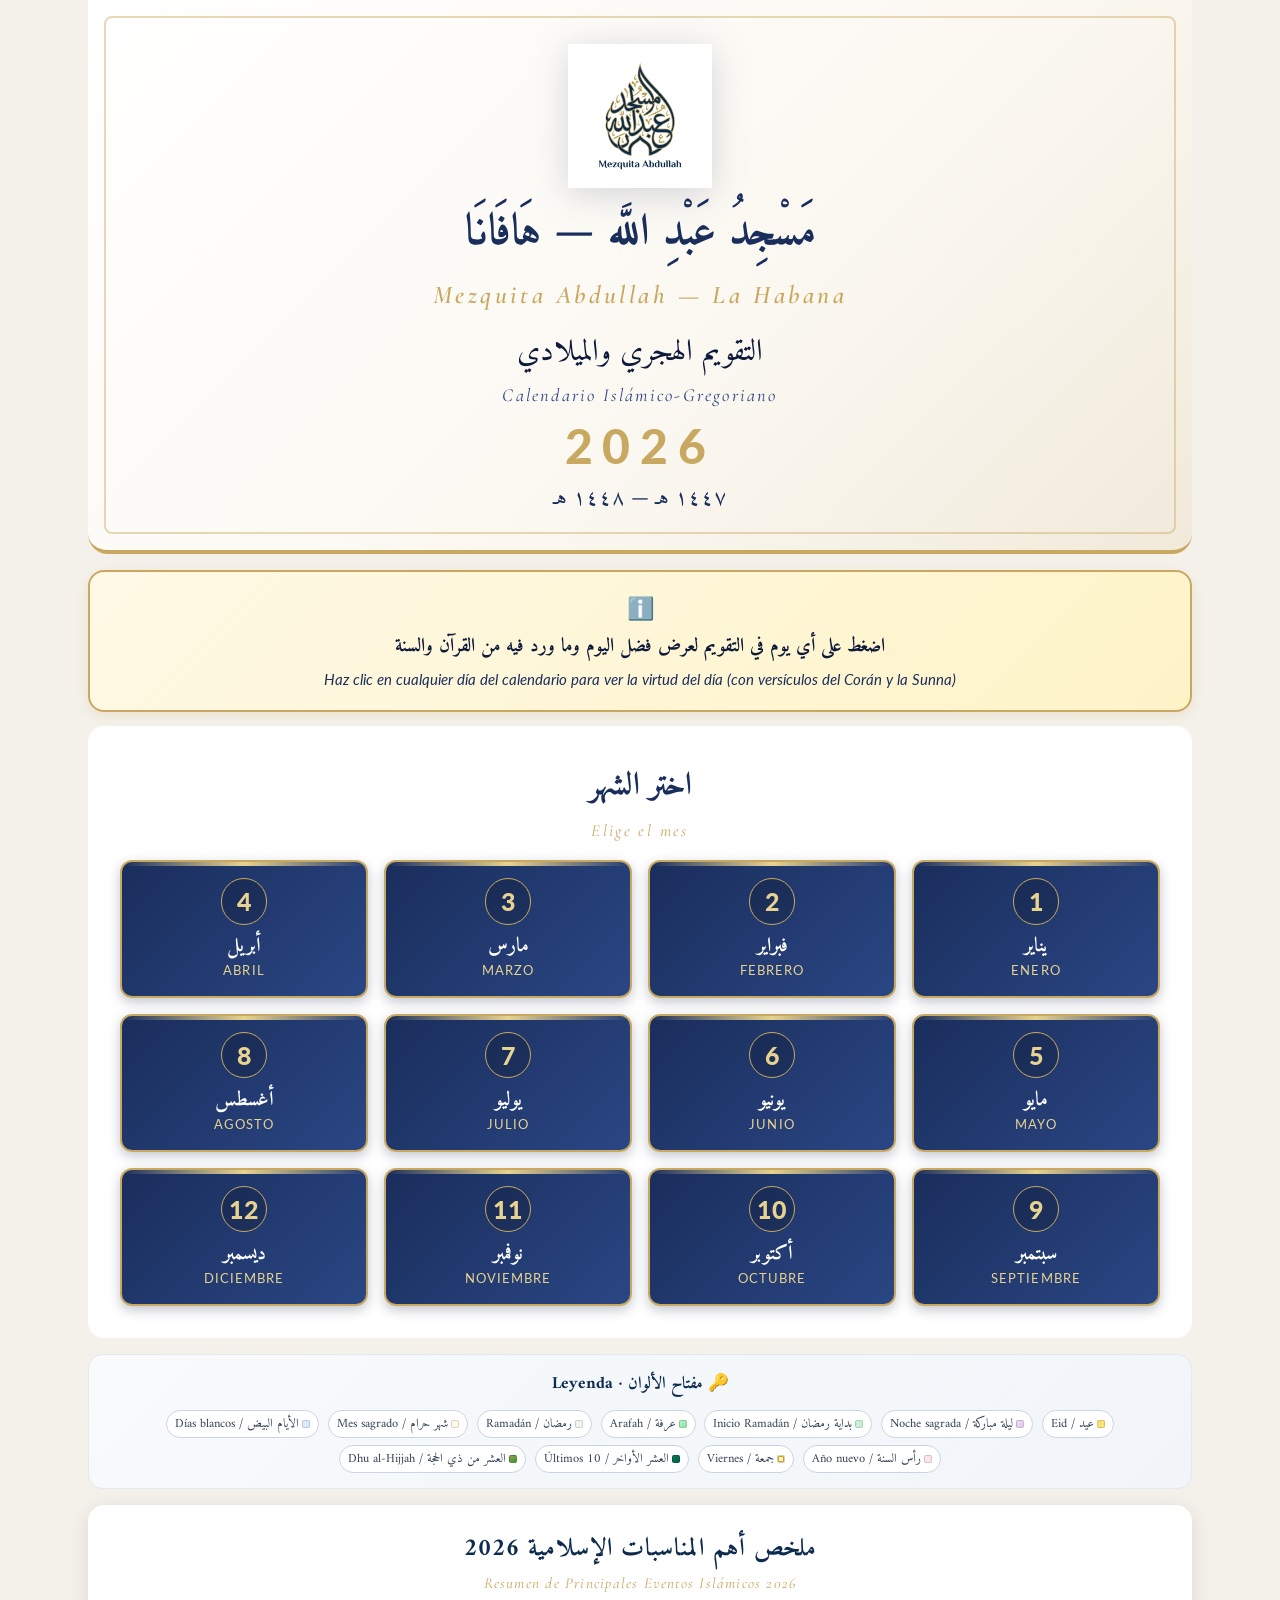
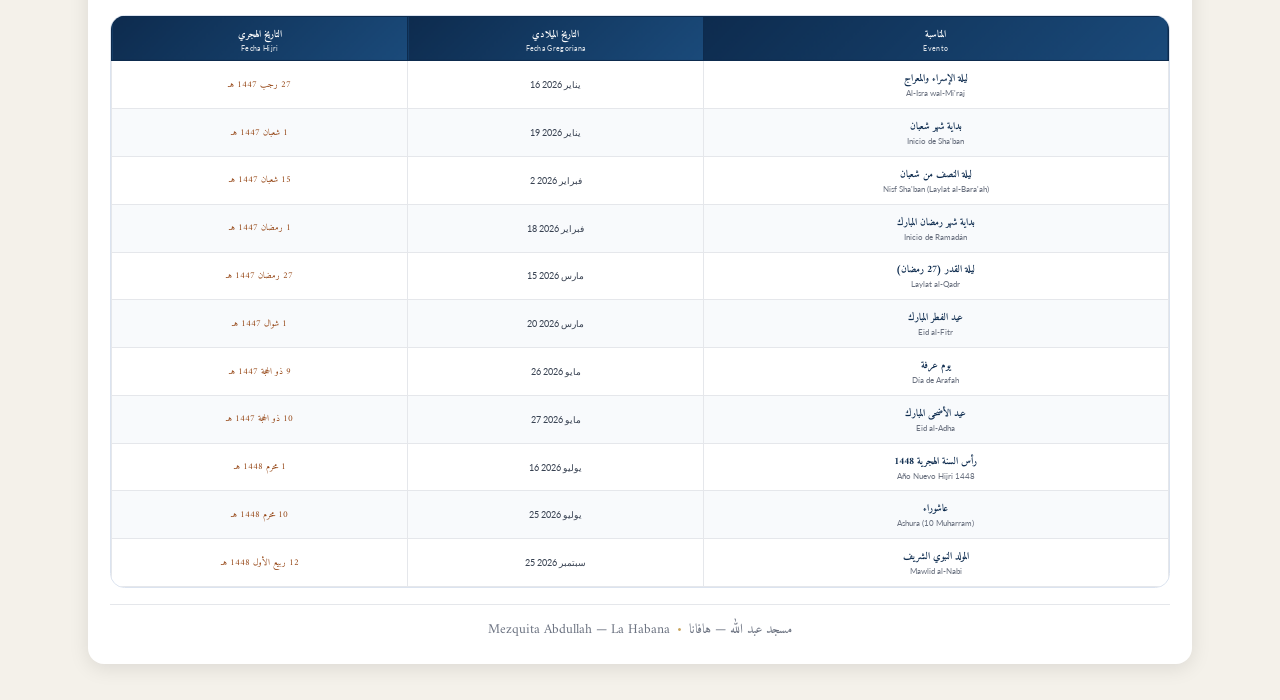
==== commit 4b415ec9: "Add files via upload" ====
--- a/index.html
+++ b/index.html
@@ -5,12 +5,1524 @@
 <meta name="viewport" content="width=device-width, initial-scale=1.0">
 <title>الصفحة الرئيسية | مسجد عبد الله — هافانا | Mezquita Abdullah</title>
 <link rel="icon" type="image/png" href="logo.png">
-<!-- ملف CSS المشترك / Shared stylesheet -->
-<link rel="stylesheet" href="styles.css">
+<link rel="preconnect" href="https://fonts.googleapis.com">
+<link rel="preconnect" href="https://fonts.gstatic.com" crossorigin>
+<link href="https://fonts.googleapis.com/css2?family=Amiri:ital,wght@0,400;0,700;1,400&family=Scheherazade+New:wght@400;600;700&family=Lato:wght@300;400;700;900&family=Cormorant+Garamond:ital,wght@0,400;0,600;0,700;1,400&display=swap" rel="stylesheet">
+<style>
+
+* { margin: 0; padding: 0; box-sizing: border-box; }
+html, body {
+  background: #e8eaed;
+  font-family: 'Amiri', 'Scheherazade New', 'Lato', serif;
+  color: #1a1a1a;
+  direction: rtl;
+}
+body { padding: 20px 0; }
+
+/* ========== PAGE ========== */
+.page {
+  width: 420mm;
+  min-height: 297mm;
+  background: #fff;
+  margin: 0 auto 20px;
+  padding: 10mm;
+  page-break-after: always;
+  box-shadow: 0 4px 20px rgba(0,0,0,0.12);
+  position: relative;
+  overflow: hidden;
+}
+
+/* ========== COVER PAGE ========== */
+.cover-page {
+  background:
+    radial-gradient(ellipse at top, #1a3a6c 0%, #0d2b4e 50%, #061a30 100%);
+  color: #f7e9c4;
+  display: flex;
+  flex-direction: column;
+  align-items: center;
+  justify-content: center;
+  text-align: center;
+  padding: 30mm 20mm;
+}
+.cover-page::before {
+  content: "";
+  position: absolute; inset: 8mm;
+  border: 3px double #c9a45c;
+  border-radius: 6px;
+  pointer-events: none;
+  box-shadow: inset 0 0 0 2px rgba(201,164,92,0.25);
+}
+.cover-page::after {
+  content: "";
+  position: absolute; inset: 0;
+  background:
+    repeating-linear-gradient(45deg, transparent 0 18px, rgba(201,164,92,0.04) 18px 19px),
+    repeating-linear-gradient(-45deg, transparent 0 18px, rgba(201,164,92,0.04) 18px 19px);
+  pointer-events: none;
+}
+.cover-inner { position: relative; z-index: 2; max-width: 320mm; }
+.basmala {
+  font-family: 'Amiri', serif;
+  font-size: 36px;
+  color: #f3d27a;
+  margin-bottom: 18mm;
+  text-shadow: 0 2px 8px rgba(0,0,0,0.4);
+}
+.cover-crescent {
+  font-size: 78px;
+  color: #f0c860;
+  margin-bottom: 6mm;
+  filter: drop-shadow(0 4px 12px rgba(240,200,96,0.4));
+}
+.cover-mosque-ar {
+  font-family: 'Amiri', serif;
+  font-size: 76px;
+  font-weight: 700;
+  color: #fff;
+  letter-spacing: 4px;
+  text-shadow: 0 4px 14px rgba(0,0,0,0.5);
+  margin-bottom: 6mm;
+  line-height: 1.1;
+}
+.cover-mosque-es {
+  font-family: 'Cormorant Garamond', serif;
+  font-size: 44px;
+  font-weight: 600;
+  color: #f3d27a;
+  letter-spacing: 6px;
+  font-style: italic;
+  direction: ltr;
+  margin-bottom: 14mm;
+}
+.cover-divider {
+  width: 220mm;
+  height: 28px;
+  margin: 6mm auto 12mm;
+  background:
+    linear-gradient(to right, transparent, #c9a45c 20%, #c9a45c 80%, transparent);
+  -webkit-mask: radial-gradient(circle at center, transparent 8px, #000 9px),
+                linear-gradient(#000,#000);
+  -webkit-mask-composite: source-over;
+  mask: radial-gradient(circle at center, transparent 8px, #000 9px),
+        linear-gradient(#000,#000);
+  position: relative;
+}
+.cover-divider::before, .cover-divider::after {
+  content: "✦";
+  position: absolute; top: 0;
+  color: #f0c860; font-size: 22px;
+}
+.cover-divider::before { left: -2mm; }
+.cover-divider::after { right: -2mm; }
+.cover-title-ar {
+  font-family: 'Amiri', serif;
+  font-size: 48px;
+  font-weight: 700;
+  color: #f7e9c4;
+  margin-bottom: 4mm;
+  letter-spacing: 2px;
+}
+.cover-title-es {
+  font-family: 'Cormorant Garamond', serif;
+  font-size: 30px;
+  font-weight: 500;
+  color: #d4b475;
+  font-style: italic;
+  direction: ltr;
+  margin-bottom: 16mm;
+}
+.cover-year {
+  font-family: 'Lato', sans-serif;
+  font-size: 120px;
+  font-weight: 900;
+  color: #fff;
+  line-height: 1;
+  letter-spacing: 12px;
+  text-shadow: 0 6px 20px rgba(0,0,0,0.5);
+  margin: 8mm 0;
+}
+.cover-hijri {
+  font-family: 'Amiri', serif;
+  font-size: 32px;
+  color: #f0c860;
+  font-weight: 700;
+  letter-spacing: 3px;
+  margin-bottom: 20mm;
+}
+.cover-location {
+  font-family: 'Cormorant Garamond', serif;
+  font-size: 20px;
+  color: #d4b475;
+  direction: ltr;
+  font-style: italic;
+  letter-spacing: 4px;
+}
+.cover-location .sep { margin: 0 8px; color: #c9a45c; }
+
+/* ========== CALENDAR PAGES HEADER ========== */
+.page-header {
+  background: linear-gradient(135deg, #0d2b4e 0%, #1a4a7a 50%, #0d2b4e 100%);
+  color: #fff;
+  padding: 5mm 8mm;
+  border-radius: 10px;
+  margin-bottom: 5mm;
+  display: flex;
+  align-items: center;
+  justify-content: space-between;
+  position: relative;
+  overflow: hidden;
+}
+.page-header::before {
+  content: "";
+  position: absolute; inset: 0;
+  background: repeating-linear-gradient(45deg, transparent 0 20px, rgba(201,164,92,0.06) 20px 21px);
+}
+.ph-mosque { display: flex; flex-direction: column; gap: 2px; position: relative; z-index: 2; }
+.ph-mosque-ar { font-family: 'Amiri', serif; font-size: 26px; font-weight: 700; color: #f7e9c4; letter-spacing: 2px; }
+.ph-mosque-es { font-family: 'Cormorant Garamond', serif; font-size: 16px; color: #d4b475; direction: ltr; font-style: italic; letter-spacing: 3px; }
+.ph-section { display: flex; flex-direction: column; gap: 2px; text-align: center; position: relative; z-index: 2; }
+.ph-section-ar { font-family: 'Amiri', serif; font-size: 28px; font-weight: 700; color: #fff; }
+.ph-section-es { font-family: 'Lato', sans-serif; font-size: 14px; color: #f0c860; direction: ltr; letter-spacing: 4px; font-weight: 300; }
+.ph-year { font-family: 'Lato', sans-serif; font-size: 28px; font-weight: 900; color: #f0c860; letter-spacing: 3px; position: relative; z-index: 2; }
+
+/* ========== MONTHS GRID (4 per page) ========== */
+.months-grid-4 {
+  display: grid;
+  grid-template-columns: repeat(2, 1fr);
+  grid-template-rows: repeat(2, 1fr);
+  gap: 5mm;
+  height: calc(297mm - 32mm);
+}
+
+.month-block {
+  border-radius: 10px;
+  overflow: hidden;
+  box-shadow: 0 2px 10px rgba(0,0,0,0.10);
+  border: 2px solid #d8d8d8;
+  background: #fff;
+  display: flex;
+  flex-direction: column;
+}
+.month-block.sacred {
+  border-color: #c9a45c;
+  box-shadow: 0 2px 12px rgba(201,164,92,0.25);
+}
+.month-block.ramadan {
+  border-color: #15803d;
+  box-shadow: 0 2px 12px rgba(21,128,61,0.20);
+}
+
+.month-head {
+  padding: 6px 10px;
+  text-align: center;
+  display: flex;
+  align-items: center;
+  justify-content: space-between;
+}
+.month-block:not(.sacred):not(.ramadan) .month-head { background: linear-gradient(135deg, #0d2b4e, #1a5276); color: #fff; }
+.month-block.sacred .month-head { background: linear-gradient(135deg, #6B4F12, #b88a2a); color: #fff; }
+.month-block.ramadan .month-head { background: linear-gradient(135deg, #0f4c2a, #1a7a43); color: #fff; }
+.month-greg-name { display: flex; flex-direction: column; align-items: flex-start; }
+.month-greg-name .m-ar { font-family: 'Amiri', serif; font-size: 22px; font-weight: 700; }
+.month-greg-name .m-es { font-family: 'Lato', sans-serif; font-size: 12px; font-weight: 400; opacity: 0.85; direction: ltr; letter-spacing: 2px; }
+.month-hijri-name { text-align: left; }
+.month-hijri-name .m-ar { font-family: 'Amiri', serif; font-size: 14px; opacity: 0.95; display: block; }
+
+.cal-table { width: 100%; border-collapse: collapse; flex: 1; }
+.cal-table th {
+  padding: 4px 2px;
+  text-align: center;
+  font-size: 11px;
+  font-weight: 700;
+  border-bottom: 2px solid rgba(0,0,0,0.08);
+  vertical-align: middle;
+}
+.cal-table th .wd-ar { font-family: 'Amiri', serif; font-size: 13px; display: block; }
+.cal-table th .wd-es { font-family: 'Lato', sans-serif; font-size: 8.5px; font-weight: 400; opacity: 0.8; direction: ltr; letter-spacing: 0.5px; display: block; margin-top: 1px; }
+.month-block:not(.sacred):not(.ramadan) .cal-table th { background: #e8f0f8; color: #0d2b4e; }
+.month-block.sacred .cal-table th { background: #fef3cd; color: #6B4F12; }
+.month-block.ramadan .cal-table th { background: #d4edda; color: #0f4c2a; }
+.cal-table th.fri { color: #b45309 !important; background: #fef3c7 !important; }
+.cal-table th.sat { color: #b91c1c !important; }
+
+.cal-table td {
+  padding: 1.5px;
+  text-align: center;
+  vertical-align: top;
+  border-bottom: 0.5px solid #eee;
+}
+
+.day-cell {
+  display: flex;
+  flex-direction: column;
+  align-items: center;
+  border-radius: 5px;
+  padding: 3px 2px;
+  min-height: 38px;
+  position: relative;
+  cursor: pointer;
+  transition: transform 0.12s ease, box-shadow 0.12s ease;
+}
+.day-cell:hover {
+  transform: translateY(-1px);
+  box-shadow: 0 3px 10px rgba(0,0,0,0.18);
+  z-index: 5;
+}
+.info-dot {
+  position: absolute;
+  top: 1px;
+  inset-inline-end: 2px;
+  font-size: 7px;
+  color: #94a3b8;
+  opacity: 0.6;
+}
+.day-cell:hover .info-dot { color: #0d2b4e; opacity: 1; }
+
+.g-num { font-family: 'Lato', sans-serif; font-size: 16px; font-weight: 800; line-height: 1; color: #111; }
+.h-num { font-family: 'Amiri', serif; font-size: 10px; color: #666; line-height: 1.1; margin-top: 1px; }
+.ev-label {
+  font-size: 7px;
+  line-height: 1.15;
+  text-align: center;
+  font-weight: 600;
+  max-width: 99%;
+  margin-top: 1px;
+}
+.ev-ar { font-family: 'Amiri', serif; font-size: 7.5px; color: #0d2b4e; }
+.ev-es { font-family: 'Lato', sans-serif; font-size: 6px; color: #4b5563; direction: ltr; opacity: 0.9; letter-spacing: 0.2px; }
+.ev-label.mini { font-size: 6.5px; }
+
+/* Day type backgrounds */
+.dc-eid        { background: linear-gradient(135deg, #ffd966, #ffe88a) !important; }
+.dc-eid2       { background: #fff3a0 !important; }
+.dc-holy       { background: linear-gradient(135deg, #ede0f8, #dcc6f3) !important; }
+.dc-fast-start { background: #c6f0d3 !important; }
+.dc-arafah     { background: linear-gradient(135deg, #b7f3c4, #88e0a0) !important; }
+.dc-ramadan    { background: #edf7ed; }
+.dc-sacred     { background: #fef8e8; }
+.dc-white      { background: #dbeafe !important; }
+.dc-new-year   { background: #fce4ec !important; }
+
+/* Friday highlight (gold frame) — applied on top */
+.day-cell.is-friday {
+  background: linear-gradient(135deg, #fef9e7, #fdf2c1);
+  box-shadow: inset 0 0 0 1.5px #d4a017;
+}
+.day-cell.is-friday::after {
+  content: "✦";
+  position: absolute;
+  bottom: 0px; inset-inline-start: 2px;
+  color: #b45309;
+  font-size: 8px;
+  opacity: 0.85;
+}
+/* Friday + Ramadan etc keep their own bg via specificity (Friday adds frame only) */
+.day-cell.is-friday.dc-ramadan { background: linear-gradient(135deg, #edf7ed, #d6f0d6); }
+.day-cell.is-friday.dc-sacred  { background: linear-gradient(135deg, #fef8e8, #fbeec4); }
+.day-cell.is-friday.dc-white   { background: linear-gradient(135deg, #dbeafe, #c5e0ff); }
+
+/* Last ten Ramadan — deep emerald glow */
+.day-cell.is-last10 {
+  background: linear-gradient(135deg, #047857, #065f46) !important;
+  color: #fff !important;
+  box-shadow: inset 0 0 0 1.5px #fbbf24, 0 0 8px rgba(4,120,87,0.45);
+}
+.day-cell.is-last10 .g-num { color: #fff !important; }
+.day-cell.is-last10 .h-num { color: #fde68a !important; }
+.day-cell.is-last10 .ev-ar { color: #fef3c7 !important; }
+.day-cell.is-last10 .ev-es { color: #fef3c7 !important; }
+.day-cell.is-last10 .info-dot { color: #fde68a !important; opacity: 1; }
+/* Laylat al-Qadr override */
+.day-cell.is-last10.dc-holy {
+  background: linear-gradient(135deg, #5b21b6, #7c3aed) !important;
+  box-shadow: inset 0 0 0 2px #fbbf24, 0 0 12px rgba(124,58,237,0.5);
+}
+
+/* Ten Dhul-Hijjah — warm gold→green */
+.day-cell.is-tendh {
+  background: linear-gradient(135deg, #b8923a, #16a34a) !important;
+  color: #fff !important;
+  box-shadow: inset 0 0 0 1.5px #fde68a, 0 0 6px rgba(184,146,58,0.40);
+}
+.day-cell.is-tendh .g-num { color: #fff !important; }
+.day-cell.is-tendh .h-num { color: #fef3c7 !important; }
+.day-cell.is-tendh .ev-ar, .day-cell.is-tendh .ev-es { color: #fffbeb !important; }
+.day-cell.is-tendh .info-dot { color: #fff !important; opacity: 1; }
+/* Arafah / Adha keep their special background */
+.day-cell.is-tendh.dc-arafah { background: linear-gradient(135deg, #15803d, #16a34a) !important; box-shadow: inset 0 0 0 2px #fbbf24, 0 0 10px rgba(22,163,74,0.5); }
+.day-cell.is-tendh.dc-eid { background: linear-gradient(135deg, #d4a017, #ffd700) !important; color: #5b3a00 !important; box-shadow: inset 0 0 0 2px #92400e, 0 0 10px rgba(212,160,23,0.5); }
+.day-cell.is-tendh.dc-eid .g-num { color: #5b3a00 !important; }
+.day-cell.is-tendh.dc-eid .h-num { color: #7c3a00 !important; }
+.day-cell.is-tendh.dc-eid .ev-ar, .day-cell.is-tendh.dc-eid .ev-es { color: #5b3a00 !important; }
+
+.fri .g-num, .sat .g-num { color: #b91c1c; }
+
+.month-footer {
+  background: #f7f7f7;
+  text-align: center;
+  padding: 4px 6px;
+  font-size: 9px;
+  color: #555;
+  border-top: 1px solid #ddd;
+  display: flex;
+  justify-content: center;
+  align-items: center;
+  gap: 8px;
+}
+.month-footer .ftr-es { font-family: 'Lato', sans-serif; direction: ltr; font-size: 8px; opacity: 0.85; letter-spacing: 0.5px; }
+
+.page-footer {
+  position: absolute;
+  bottom: 4mm;
+  left: 10mm;
+  right: 10mm;
+  text-align: center;
+  font-size: 10px;
+  color: #6b7280;
+  padding-top: 4px;
+  border-top: 1px solid #e5e7eb;
+  display: flex;
+  align-items: center;
+  justify-content: center;
+  gap: 8px;
+  font-family: 'Amiri', 'Lato', serif;
+}
+.page-footer .dot { color: #c9a45c; }
+
+/* ========== MODAL ========== */
+.modal-overlay {
+  position: fixed;
+  inset: 0;
+  background: rgba(10,20,40,0.65);
+  backdrop-filter: blur(4px);
+  -webkit-backdrop-filter: blur(4px);
+  display: none;
+  align-items: center;
+  justify-content: center;
+  z-index: 1000;
+  padding: 20px;
+  /* السماح بالتمرير على overlay عندما يكون المحتوى أطول من الشاشة */
+  overflow-y: auto;
+  -webkit-overflow-scrolling: touch;
+  overscroll-behavior: contain;
+}
+.modal-overlay.active { display: flex; }
+.modal {
+  background: #fff;
+  width: min(420px, 100%);
+  max-height: 85vh;
+  /* استخدام dvh عند توفره للتعامل مع شريط المتصفح المتحرك على الهاتف */
+  max-height: 85dvh;
+  display: flex;
+  flex-direction: column;
+  border-radius: 16px;
+  border: 3px solid #c9a45c;
+  box-shadow: 0 20px 60px rgba(0,0,0,0.4);
+  position: relative;
+  overflow: hidden; /* الحفاظ على الحواف المستديرة */
+  animation: modalIn 0.25s ease-out;
+  /* منع backdrop-filter من إفساد التمرير للعناصر الداخلية */
+  will-change: transform, opacity;
+}
+@keyframes modalIn {
+  from { opacity: 0; transform: translateY(20px) scale(0.96); }
+  to { opacity: 1; transform: translateY(0) scale(1); }
+}
+.modal-header {
+  background: linear-gradient(135deg, #0d2b4e, #1a4a7a);
+  color: #fff;
+  padding: 20px 28px;
+  padding-inline-end: 60px; /* مساحة لزر الإغلاق */
+  border-radius: 13px 13px 0 0;
+  position: relative;
+  flex-shrink: 0; /* الهيدر ثابت لا يُضغط */
+}
+.modal-close {
+  position: absolute;
+  top: 12px;
+  inset-inline-end: 14px;
+  width: 36px; height: 36px;
+  border-radius: 50%;
+  background: rgba(255,255,255,0.2);
+  border: 1.5px solid rgba(255,255,255,0.3);
+  color: #fff;
+  font-size: 22px;
+  cursor: pointer;
+  display: flex; align-items: center; justify-content: center;
+  transition: background 0.15s;
+  z-index: 5;
+  -webkit-tap-highlight-color: transparent;
+  touch-action: manipulation;
+}
+.modal-close:hover { background: rgba(255,255,255,0.3); }
+.modal-date-line {
+  font-family: 'Lato', sans-serif;
+  font-size: 14px;
+  color: #f0c860;
+  letter-spacing: 2px;
+  margin-bottom: 4px;
+}
+.modal-title-ar { font-family: 'Amiri', serif; font-size: 28px; font-weight: 700; margin-bottom: 4px; }
+.modal-title-es { font-family: 'Cormorant Garamond', serif; font-size: 18px; color: #d4b475; direction: ltr; font-style: italic; letter-spacing: 2px; }
+.modal-section { margin-bottom: 18px; }
+.modal-section h4 {
+  font-family: 'Amiri', serif;
+  font-size: 15px;
+  color: #0d2b4e;
+  margin-bottom: 6px;
+  padding-bottom: 4px;
+  border-bottom: 2px solid #c9a45c;
+  display: inline-block;
+}
+.modal-section .es-label { font-family: 'Lato', sans-serif; font-size: 11px; color: #6b7280; direction: ltr; margin-left: 6px; }
+.modal-section p.ar { font-family: 'Amiri', serif; font-size: 18px; line-height: 1.8; color: #1f2937; }
+.modal-section p.es { font-family: 'Lato', sans-serif; font-size: 14px; line-height: 1.6; color: #374151; direction: ltr; text-align: left; margin-top: 8px; padding-inline-start: 12px; border-inline-start: 3px solid #c9a45c; }
+/* جسم النافذة هو المنطقة القابلة للتمرير */
+.modal-body {
+  padding: 22px 28px;
+  overflow-y: auto;
+  -webkit-overflow-scrolling: touch;
+  overscroll-behavior: contain;
+  flex: 1 1 auto;
+  min-height: 0; /* مهم لـ flex children حتى يعمل scroll */
+}
+.modal-footer {
+  flex-shrink: 0;
+}
+.modal-quote {
+  background: linear-gradient(135deg, #fef9e7, #fef3c7);
+  border-radius: 10px;
+  padding: 18px 22px;
+  border: 1.5px solid #d4a017;
+  margin-top: 10px;
+}
+.modal-quote .q-ar {
+  font-family: 'Amiri', serif;
+  font-size: 22px;
+  line-height: 1.9;
+  color: #5b3a00;
+  text-align: center;
+  font-weight: 600;
+}
+.modal-quote .q-es {
+  font-family: 'Cormorant Garamond', serif;
+  font-size: 15px;
+  line-height: 1.55;
+  color: #6b4f12;
+  direction: ltr;
+  text-align: center;
+  font-style: italic;
+  margin-top: 10px;
+  padding-top: 10px;
+  border-top: 1px dashed #d4a017;
+}
+.modal-quote .q-ref {
+  font-family: 'Lato', sans-serif;
+  font-size: 12px;
+  color: #92400e;
+  text-align: center;
+  margin-top: 8px;
+  letter-spacing: 1px;
+}
+.modal-footer {
+  padding: 14px 28px;
+  text-align: center;
+  font-family: 'Amiri', serif;
+  font-size: 13px;
+  color: #6b7280;
+  border-top: 1px solid #e5e7eb;
+}
+.modal-footer .es { font-family: 'Lato', sans-serif; font-size: 11px; direction: ltr; color: #9ca3af; }
+
+/* ========== COMPACT LEGEND (under calendar) ========== */
+.legend-compact {
+  margin-top: 3mm;
+  padding: 2.5mm 3mm;
+  background: linear-gradient(135deg, #f8fafc, #f1f5f9);
+  border-radius: 6px;
+  border: 1px solid #e2e8f0;
+}
+.legend-title-small {
+  text-align: center;
+  font-family: 'Amiri', serif;
+  font-size: 11px;
+  font-weight: 700;
+  color: #0d2b4e;
+  margin-bottom: 2mm;
+}
+.legend-grid-small {
+  display: flex;
+  flex-wrap: wrap;
+  gap: 1.2mm 2.5mm;
+  justify-content: center;
+}
+.legend-chip {
+  display: inline-flex;
+  align-items: center;
+  gap: 3px;
+  padding: 1.5px 5px;
+  border-radius: 14px;
+  border: 1px solid #cbd5e1;
+  background: #fff;
+  font-size: 8px;
+}
+.legend-chip .swatch {
+  width: 8px;
+  height: 8px;
+  border-radius: 2px;
+  flex-shrink: 0;
+  border: 1px solid rgba(0,0,0,0.15);
+}
+.legend-chip .swatch.dc-eid { background: linear-gradient(135deg, #ffd966, #ffe88a); }
+.legend-chip .swatch.dc-eid2 { background: #fff3a0; }
+.legend-chip .swatch.dc-holy { background: linear-gradient(135deg, #ede0f8, #dcc6f3); }
+.legend-chip .swatch.dc-fast-start { background: #c6f0d3; }
+.legend-chip .swatch.dc-arafah { background: linear-gradient(135deg, #b7f3c4, #88e0a0); }
+.legend-chip .swatch.dc-ramadan { background: #edf7ed; }
+.legend-chip .swatch.dc-sacred { background: #fef8e8; }
+.legend-chip .swatch.dc-white { background: #dbeafe; }
+.legend-chip .swatch.dc-new-year { background: #fce4ec; }
+.legend-chip .swatch.is-friday { background: linear-gradient(135deg, #fef9e7, #fdf2c1); box-shadow: inset 0 0 0 1px #d4a017; }
+.legend-chip .swatch.is-last10 { background: linear-gradient(135deg, #047857, #065f46); }
+.legend-chip .swatch.is-tendh { background: linear-gradient(135deg, #b8923a, #16a34a); }
+.legend-chip .text {
+  font-family: 'Amiri', serif;
+  font-size: 8px;
+  color: #334155;
+  white-space: nowrap;
+}
+
+/* ========== COMPACT EVENTS TABLE ========== */
+.events-page {
+  background: #fff;
+  padding: 5mm 6mm;
+  max-height: 100mm;
+}
+.events-title {
+  text-align: center;
+  font-family: 'Amiri', serif;
+  font-size: 16px;
+  font-weight: 700;
+  color: #0d2b4e;
+  margin-bottom: 1mm;
+  letter-spacing: 1px;
+}
+.events-subtitle {
+  text-align: center;
+  font-family: 'Cormorant Garamond', serif;
+  font-size: 10px;
+  color: #c9a45c;
+  direction: ltr;
+  font-style: italic;
+  letter-spacing: 1.5px;
+  margin-bottom: 3mm;
+}
+.events-table-wrap { overflow-x: auto; max-width: 92%; margin: 0 auto; }
+.events-table {
+  width: 100%;
+  border-collapse: collapse;
+  font-family: 'Amiri', 'Lato', serif;
+  font-size: 9px;
+  table-layout: fixed;
+}
+.events-table th {
+  background: linear-gradient(135deg, #0d2b4e, #1a4a7a);
+  color: #fff;
+  padding: 4px 3px;
+  text-align: center;
+  font-family: 'Amiri', serif;
+  font-size: 10px;
+  font-weight: 700;
+  border: 1px solid #0d2b4e;
+}
+.events-table th .es { font-family: 'Lato', sans-serif; font-size: 7px; font-weight: 400; opacity: 0.85; direction: ltr; display: block; margin-top: 1px; letter-spacing: 0.3px; }
+.events-table td {
+  padding: 3px 3px;
+  border: 1px solid #e5e7eb;
+  text-align: center;
+  vertical-align: middle;
+}
+.events-table tr:nth-child(even) { background: #f8fafc; }
+.events-table tr:hover { background: #eef6ff; }
+.events-table .ev-name-ar { font-family: 'Amiri', serif; font-size: 10px; font-weight: 700; color: #0d2b4e; }
+.events-table .ev-name-es { font-family: 'Lato', sans-serif; font-size: 8px; color: #6b7280; direction: ltr; display: block; margin-top: 1px; }
+.events-table .date-greg { font-family: 'Lato', sans-serif; font-size: 9px; color: #374151; direction: ltr; }
+.events-table .date-hijri { font-family: 'Amiri', serif; font-size: 9px; color: #92400e; }
+.events-table col:first-child { width: 44%; }
+.events-table col:nth-child(2) { width: 28%; }
+.events-table col:nth-child(3) { width: 28%; }
+
+/* ========== MODAL MOBILE FIXES ========== */
+@media (max-width: 640px) {
+  /* تعطيل blur على الهاتف (يسبب lag ومشاكل تمرير على iOS/Android القديم) */
+  .modal-overlay {
+    padding: 10px;
+    align-items: flex-start; /* لصق بالأعلى لتجنب قطع المحتوى الطويل */
+    justify-content: center;
+    backdrop-filter: none;
+    -webkit-backdrop-filter: none;
+    background: rgba(10,20,40,0.78);
+    /* استخدام dvh لتجنب مشاكل شريط العنوان المتحرك */
+    height: 100vh;
+    height: 100dvh;
+    overflow-y: auto;
+    -webkit-overflow-scrolling: touch;
+    overscroll-behavior: contain;
+    /* تجنب إيماءات التمرير في الخلفية */
+    touch-action: pan-y;
+  }
+  .modal-overlay.active {
+    display: flex;
+  }
+  .modal {
+    width: 100%;
+    max-width: 460px;
+    margin: 12px auto;
+    /* الارتفاع الأقصى: استخدام dvh لتفادي قفز شريط المتصفح */
+    max-height: calc(100dvh - 24px);
+    max-height: calc(100vh - 24px); /* fallback */
+    border-radius: 14px;
+    border-width: 2px;
+    position: relative;
+    /* مهم: نضمن أن العنصر لا يتأثر بـ transform بعد انتهاء الأنيميشن */
+    display: flex;
+    flex-direction: column;
+    overflow: hidden;
+  }
+  /* استخدام dvh في المتصفحات الحديثة فقط */
+  @supports (height: 100dvh) {
+    .modal { max-height: calc(100dvh - 24px); }
+  }
+  .modal-header {
+    padding: 14px 18px;
+    padding-inline-end: 54px;
+    border-radius: 12px 12px 0 0;
+    flex-shrink: 0;
+  }
+  .modal-close {
+    width: 38px; height: 38px;       /* أكبر للضغط السهل (≥ 38px) */
+    font-size: 20px;
+    top: 8px;
+    inset-inline-end: 8px;
+    background: rgba(255,255,255,0.28);
+    border: 1.5px solid rgba(255,255,255,0.45);
+    box-shadow: 0 2px 6px rgba(0,0,0,0.25);
+  }
+  .modal-date-line { font-size: 11px; letter-spacing: 1px; }
+  .modal-title-ar { font-size: 20px; }
+  .modal-title-es { font-size: 14px; }
+  .modal-body {
+    padding: 14px 18px 18px;
+    overflow-y: auto;
+    -webkit-overflow-scrolling: touch;
+    overscroll-behavior: contain;
+    flex: 1 1 auto;
+    min-height: 0;
+  }
+  .modal-section { margin-bottom: 12px; }
+  .modal-section h4 { font-size: 13px; }
+  .modal-section p.ar { font-size: 15px; }
+  .modal-section p.es { font-size: 12px; }
+  .modal-quote { padding: 12px 14px; }
+  .modal-quote .q-ar { font-size: 16px; line-height: 1.85; }
+  .modal-quote .q-es { font-size: 13px; }
+  .modal-footer {
+    padding: 10px 18px;
+    font-size: 11px;
+    flex-shrink: 0;
+  }
+}
+
+/* === تحسين الوضع الأفقي (Landscape) على الهاتف === */
+@media (max-width: 900px) and (orientation: landscape) and (max-height: 500px) {
+  .modal-overlay { padding: 6px; align-items: flex-start; }
+  .modal {
+    max-height: calc(100dvh - 12px);
+    max-height: calc(100vh - 12px);
+    margin: 6px auto;
+  }
+  .modal-header { padding: 10px 16px; padding-inline-end: 50px; }
+  .modal-title-ar { font-size: 18px; margin-bottom: 2px; }
+  .modal-title-es { font-size: 12px; }
+  .modal-date-line { font-size: 10px; margin-bottom: 2px; }
+  .modal-close { width: 34px; height: 34px; font-size: 18px; top: 6px; inset-inline-end: 6px; }
+  .modal-body { padding: 10px 16px; }
+  .modal-section { margin-bottom: 10px; }
+  .modal-quote { padding: 10px 12px; }
+  .modal-footer { padding: 8px 16px; }
+}
+
+/* === دعم الشاشات الصغيرة جداً === */
+@media (max-width: 360px) {
+  .modal-header { padding: 12px 14px; padding-inline-end: 50px; }
+  .modal-body { padding: 12px 14px; }
+  .modal-title-ar { font-size: 18px; }
+  .modal-section p.ar { font-size: 14px; }
+  .modal-quote .q-ar { font-size: 15px; }
+}
+
+/* ========== PRINT ========== */
+@media print {
+  body { background: #fff; padding: 0; }
+  .page { box-shadow: none; margin: 0; page-break-after: always; }
+  .info-dot { display: none !important; }
+  .modal-overlay { display: none !important; }
+  .day-cell { cursor: default; }
+  .day-cell:hover { transform: none; box-shadow: none; }
+}
+
+@page { size: A3 landscape; margin: 0; }
+
+
+/* ===== New theme: navy + gold from mosque logo ===== */
+:root{
+  --navy:#1a2e5c;
+  --navy-dark:#0d1a3a;
+  --navy-light:#2a4684;
+  --gold:#c9a961;
+  --gold-light:#e8d28f;
+  --cream:#fbf8f1;
+}
+html, body { background:#f4f1ea; }
+/* Override cover gradients on new index */
+.home-hero{
+  background: linear-gradient(135deg, #ffffff 0%, #fbf8f1 60%, #f1eadb 100%);
+  color: var(--navy);
+  text-align:center;
+  padding: 24mm 16mm 18mm;
+  border-bottom: 4px solid var(--gold);
+  position:relative;
+}
+.home-hero::before{
+  content:""; position:absolute; inset: 5mm; pointer-events:none;
+  border: 2px solid rgba(201,169,97,0.45); border-radius: 8px;
+}
+.home-logo{
+  width: 160px; height: 160px; object-fit: contain;
+  margin: 0 auto 6mm; display:block;
+  filter: drop-shadow(0 6px 18px rgba(26,46,92,0.18));
+}
+.home-mosque-ar{
+  font-family:'Amiri', serif; font-size: 44px; font-weight:700;
+  color: var(--navy); letter-spacing: 3px; margin-bottom: 4mm;
+}
+.home-mosque-es{
+  font-family:'Cormorant Garamond', serif; font-size: 26px; font-weight:600;
+  color: var(--gold); font-style: italic; letter-spacing: 4px;
+  direction:ltr; margin-bottom: 6mm;
+}
+.home-title-ar{
+  font-family:'Amiri', serif; font-size: 30px; color: var(--navy-dark);
+  margin-bottom: 2mm;
+}
+.home-title-es{
+  font-family:'Cormorant Garamond', serif; font-size: 18px; color: var(--navy-light);
+  direction:ltr; letter-spacing: 3px; font-style:italic; margin-bottom: 4mm;
+}
+.home-year{
+  font-family:'Lato', sans-serif; font-size: 42px; font-weight:900;
+  color: var(--gold); letter-spacing: 8px;
+}
+.home-hijri{
+  font-family:'Amiri', serif; font-size: 22px; color: var(--navy);
+  margin-top: 2mm;
+}
+
+/* Notice banner */
+.home-notice{
+  margin: 8mm auto 4mm;
+  max-width: 92%;
+  background: linear-gradient(135deg, #fff9e6, #fef3c7);
+  border: 2px solid var(--gold);
+  border-radius: 10px;
+  padding: 14px 20px;
+  text-align:center;
+  box-shadow: 0 4px 12px rgba(201,169,97,0.18);
+}
+.home-notice .ar{
+  font-family:'Amiri', serif; font-size: 18px; font-weight:700;
+  color: var(--navy-dark); display:block; margin-bottom: 4px;
+}
+.home-notice .es{
+  font-family:'Lato', sans-serif; font-size: 13px; color: var(--navy);
+  direction: ltr; display:block; font-style: italic;
+}
+.home-notice .icon{ font-size: 22px; color: var(--gold); margin: 0 6px; vertical-align:middle; }
+
+/* Buttons grid */
+.months-section{
+  padding: 8mm 10mm 12mm;
+  background: #fff;
+}
+.months-section-title{
+  text-align:center;
+  font-family:'Amiri', serif; font-size: 26px; font-weight:700;
+  color: var(--navy); margin-bottom: 2mm;
+}
+.months-section-title-es{
+  text-align:center;
+  font-family:'Cormorant Garamond', serif; font-size: 15px;
+  color: var(--gold); direction: ltr; letter-spacing: 3px;
+  font-style:italic; margin-bottom: 8mm;
+}
+.months-buttons{
+  display: grid;
+  grid-template-columns: repeat(4, 1fr);
+  gap: 14px;
+  max-width: 980px;
+  margin: 0 auto;
+}
+.month-btn{
+  display:flex; flex-direction:column; align-items:center; justify-content:center;
+  background: linear-gradient(135deg, var(--navy) 0%, var(--navy-light) 100%);
+  color: #fff;
+  text-decoration: none;
+  border-radius: 12px;
+  padding: 18px 10px;
+  border: 2px solid var(--gold);
+  box-shadow: 0 4px 12px rgba(13,26,58,0.25);
+  transition: transform .18s ease, box-shadow .18s ease, background .18s ease;
+  cursor: pointer;
+  position: relative;
+  overflow: hidden;
+}
+.month-btn::before{
+  content: ""; position: absolute; top: 0; left: 0; right: 0; height: 4px;
+  background: linear-gradient(90deg, transparent, var(--gold-light), transparent);
+}
+.month-btn:hover{
+  transform: translateY(-3px);
+  box-shadow: 0 10px 22px rgba(13,26,58,0.35);
+  background: linear-gradient(135deg, var(--navy-light) 0%, var(--navy) 100%);
+}
+.month-btn .num{
+  font-family:'Lato', sans-serif; font-size: 28px; font-weight: 900;
+  color: var(--gold-light);
+  background: rgba(0,0,0,0.18);
+  width: 44px; height: 44px; border-radius: 50%;
+  display: flex; align-items:center; justify-content:center;
+  margin-bottom: 8px;
+  border: 1.5px solid var(--gold);
+}
+.month-btn .ar{
+  font-family:'Amiri', serif; font-size: 20px; font-weight:700;
+  color: #fff; margin-bottom: 2px;
+}
+.month-btn .es{
+  font-family:'Lato', sans-serif; font-size: 12px;
+  color: var(--gold-light); direction: ltr; letter-spacing: 1.5px;
+  text-transform: uppercase;
+}
+
+@media (max-width: 900px){
+  .months-buttons{ grid-template-columns: repeat(3, 1fr); }
+  .home-mosque-ar{ font-size: 32px; }
+  .home-mosque-es{ font-size: 20px; }
+  .home-logo{ width: 120px; height: 120px; }
+}
+@media (max-width: 560px){
+  .months-buttons{ grid-template-columns: repeat(2, 1fr); }
+  .home-hero{ padding: 14mm 6mm; }
+  .home-mosque-ar{ font-size: 26px; }
+  .home-year{ font-size: 32px; }
+}
+
+/* Month page header back-button */
+.back-bar{
+  background: var(--navy);
+  color: #fff;
+  padding: 10px 18px;
+  display: flex; align-items: center; justify-content: space-between;
+  gap: 12px;
+  border-bottom: 3px solid var(--gold);
+  position: sticky; top: 0; z-index: 50;
+  box-shadow: 0 2px 8px rgba(0,0,0,0.18);
+}
+.back-bar .brand{
+  display:flex; align-items:center; gap:10px;
+  font-family:'Amiri', serif; font-weight:700; font-size: 16px;
+}
+.back-bar .brand img{ width: 32px; height: 32px; object-fit: contain; }
+.back-bar .brand .es{
+  font-family:'Cormorant Garamond', serif; font-style:italic;
+  font-size: 12px; color: var(--gold-light); direction: ltr;
+  display: block; letter-spacing: 1.5px;
+}
+.back-btn{
+  background: var(--gold);
+  color: var(--navy-dark);
+  border: none;
+  padding: 8px 14px;
+  border-radius: 8px;
+  font-family: 'Amiri', 'Lato', serif;
+  font-weight: 700;
+  font-size: 14px;
+  cursor: pointer;
+  text-decoration: none;
+  display: inline-flex; align-items: center; gap: 8px;
+  transition: transform .15s, background .15s;
+}
+.back-btn:hover{ background: var(--gold-light); transform: translateY(-1px); }
+.back-btn .es{
+  font-family:'Lato', sans-serif; font-style:italic;
+  font-size: 11px; color: var(--navy); direction:ltr; letter-spacing:1px;
+}
+
+.month-page-title{
+  text-align:center;
+  padding: 14mm 10mm 4mm;
+}
+.month-page-title .num-badge{
+  display:inline-flex; align-items:center; justify-content:center;
+  width: 64px; height: 64px; border-radius: 50%;
+  background: linear-gradient(135deg, var(--navy), var(--navy-light));
+  color: var(--gold-light);
+  font-family:'Lato', sans-serif; font-size: 30px; font-weight:900;
+  border: 3px solid var(--gold);
+  margin: 0 auto 6mm;
+  box-shadow: 0 6px 16px rgba(13,26,58,0.25);
+}
+.month-page-title .ar{
+  font-family:'Amiri', serif; font-size: 40px; font-weight:700;
+  color: var(--navy); display:block; margin-bottom: 3mm;
+}
+.month-page-title .es{
+  font-family:'Cormorant Garamond', serif; font-size: 22px;
+  color: var(--gold); direction: ltr; letter-spacing: 4px;
+  font-style: italic; display:block; margin-bottom: 2mm;
+}
+.month-page-title .hijri{
+  font-family:'Amiri', serif; font-size: 18px; color: var(--navy-light);
+  display:block;
+}
+
+/* Adjust single-month page wrapper */
+.single-month-wrap{
+  background: #fff;
+  width: 100%;
+  max-width: 1100px;
+  margin: 6mm auto;
+  padding: 6mm 8mm 10mm;
+  box-shadow: 0 4px 24px rgba(0,0,0,0.10);
+  border-radius: 8px;
+  border-top: 4px solid var(--gold);
+}
+.single-month-wrap .month-block{
+  break-inside: avoid;
+  border: 1px solid #e5e7eb;
+}
+
+/* Inter-month navigation */
+.month-nav{
+  display:flex; justify-content:space-between; align-items:center;
+  max-width: 1100px; margin: 6mm auto 8mm; padding: 0 8mm;
+  gap: 10px;
+}
+.month-nav a, .month-nav span{
+  flex: 1;
+  text-align: center;
+  background: #fff;
+  border: 2px solid var(--gold);
+  color: var(--navy);
+  padding: 10px 14px;
+  border-radius: 10px;
+  text-decoration: none;
+  font-family:'Amiri', serif;
+  font-weight: 700;
+  font-size: 14px;
+  transition: background .15s, transform .15s;
+}
+.month-nav a:hover{ background: var(--gold-light); transform: translateY(-1px); }
+.month-nav .home-link{
+  background: var(--navy); color: #fff;
+}
+.month-nav .home-link:hover{ background: var(--navy-light); color: #fff; }
+.month-nav .es{
+  display:block; font-family:'Lato', sans-serif; font-size: 11px;
+  direction: ltr; color: var(--gold); letter-spacing:1.5px;
+  font-style: italic; margin-top: 2px;
+}
+.month-nav .home-link .es{ color: var(--gold-light); }
+.month-nav span.disabled{ opacity: 0.4; cursor: not-allowed; background:#f3f4f6; }
+
+/* Print: hide back-bar & nav buttons */
+@media print {
+  .back-bar, .month-nav, .home-notice { display: none !important; }
+}
+
+
+
+/* ========== SCREEN RESPONSIVE REWRITE FOR HOME + MOBILE ========== */
+@media screen {
+  :root {
+    --screen-max: 72rem;
+    --screen-gap: clamp(0.75rem, 2.8vw, 1.5rem);
+    --screen-radius: 1rem;
+    --screen-padding: clamp(0.9rem, 3vw, 1.5rem);
+  }
+
+  html {
+    overflow-x: hidden;
+    -webkit-text-size-adjust: 100%;
+    scroll-behavior: smooth;
+  }
+
+  body {
+    width: 100%;
+    max-width: 100%;
+    margin: 0;
+    padding: 0;
+    overflow-x: hidden;
+    background: #f4f1ea;
+  }
+
+  body > * {
+    max-width: 100%;
+  }
+
+  img,
+  iframe,
+  table {
+    max-width: 100%;
+  }
+
+  .home-shell {
+    width: 100%;
+    max-width: var(--screen-max);
+    margin-inline: auto;
+    padding-inline: clamp(0.75rem, 3.2vw, 1.5rem);
+    padding-bottom: 1.25rem;
+  }
+
+  .page {
+    width: min(100%, var(--screen-max));
+    min-height: auto;
+    margin: 0 auto 1rem;
+    padding: var(--screen-padding);
+    border-radius: var(--screen-radius);
+    box-shadow: 0 0.25rem 1.25rem rgba(0,0,0,0.10);
+    page-break-after: auto;
+    overflow: clip;
+  }
+
+  .home-hero,
+  .home-notice,
+  .months-section,
+  .legend-compact,
+  .events-page,
+  .single-month-wrap,
+  .month-nav,
+  .month-page-title,
+  .back-bar {
+    width: 100%;
+    max-width: var(--screen-max);
+    margin-inline: auto;
+  }
+
+  .home-hero {
+    padding: clamp(1.25rem, 5vw, 2.75rem) clamp(0.9rem, 4vw, 2rem) clamp(1.1rem, 4vw, 2rem);
+    border-radius: 0 0 1.25rem 1.25rem;
+    overflow: hidden;
+  }
+
+  .home-hero::before {
+    inset: clamp(0.55rem, 2vw, 1rem);
+  }
+
+  .home-logo {
+    width: clamp(5.5rem, 28vw, 9rem);
+    height: clamp(5.5rem, 28vw, 9rem);
+    margin-bottom: 1rem;
+  }
+
+  .home-mosque-ar {
+    font-size: clamp(1.7rem, 5.8vw, 2.75rem);
+    line-height: 1.35;
+    letter-spacing: normal;
+    word-break: break-word;
+  }
+
+  .home-mosque-es {
+    font-size: clamp(1.05rem, 4.3vw, 1.6rem);
+    letter-spacing: 0.14em;
+    margin-bottom: 1rem;
+  }
+
+  .home-title-ar {
+    font-size: clamp(1.4rem, 4.8vw, 1.9rem);
+    margin-bottom: 0.35rem;
+  }
+
+  .home-title-es {
+    font-size: clamp(0.95rem, 3.5vw, 1.15rem);
+    letter-spacing: 0.12em;
+    margin-bottom: 0.85rem;
+  }
+
+  .home-year {
+    font-size: clamp(2rem, 8vw, 3rem);
+    letter-spacing: 0.2em;
+    line-height: 1.1;
+  }
+
+  .home-hijri {
+    font-size: clamp(1rem, 4vw, 1.35rem);
+    margin-top: 0.45rem;
+  }
+
+  .home-notice {
+    margin: 1rem auto 0.9rem;
+    max-width: var(--screen-max);
+    padding: clamp(0.9rem, 3.5vw, 1.2rem);
+    border-radius: 1rem;
+  }
+
+  .home-notice .ar {
+    font-size: clamp(1.05rem, 4vw, 1.2rem);
+    line-height: 1.7;
+  }
+
+  .home-notice .es {
+    font-size: clamp(0.86rem, 3vw, 0.95rem);
+    line-height: 1.6;
+  }
+
+  .months-section {
+    padding: clamp(1rem, 4vw, 2rem);
+    border-radius: 1rem;
+    margin-bottom: 1rem;
+  }
+
+  .months-section-title {
+    font-size: clamp(1.5rem, 5.2vw, 2rem);
+    margin-bottom: 0.35rem;
+  }
+
+  .months-section-title-es {
+    font-size: clamp(0.95rem, 3.6vw, 1.05rem);
+    letter-spacing: 0.14em;
+    margin-bottom: 1.2rem;
+  }
+
+  .months-buttons {
+    grid-template-columns: repeat(4, minmax(0, 1fr));
+    gap: clamp(0.7rem, 2.5vw, 1rem);
+    width: 100%;
+    max-width: 100%;
+  }
+
+  .month-btn {
+    min-width: 0;
+    min-height: 7.5rem;
+    padding: 1rem 0.7rem;
+    text-align: center;
+  }
+
+  .month-btn .num {
+    width: clamp(2.5rem, 11vw, 2.9rem);
+    height: clamp(2.5rem, 11vw, 2.9rem);
+    font-size: clamp(1.15rem, 4.8vw, 1.55rem);
+    margin-bottom: 0.55rem;
+  }
+
+  .month-btn .ar {
+    font-size: clamp(1rem, 4.2vw, 1.25rem);
+    line-height: 1.35;
+  }
+
+  .month-btn .es {
+    font-size: clamp(0.72rem, 2.7vw, 0.82rem);
+    letter-spacing: 0.08em;
+    line-height: 1.35;
+  }
+
+  .legend-compact {
+    margin: 0 auto 1rem !important;
+    padding: 0.9rem;
+    border-radius: 0.9rem;
+  }
+
+  .legend-title-small {
+    font-size: clamp(0.95rem, 3.4vw, 1.05rem);
+    margin-bottom: 0.7rem;
+  }
+
+  .legend-grid-small {
+    gap: 0.45rem 0.55rem;
+  }
+
+  .legend-chip {
+    max-width: 100%;
+    padding: 0.28rem 0.5rem;
+  }
+
+  .legend-chip .text {
+    font-size: 0.78rem;
+    white-space: normal;
+    line-height: 1.35;
+  }
+
+  .events-page {
+    padding: clamp(0.9rem, 3.8vw, 1.4rem);
+    max-height: none;
+  }
+
+  .events-title {
+    font-size: clamp(1.2rem, 4.7vw, 1.55rem);
+    margin-bottom: 0.2rem;
+  }
+
+  .events-subtitle {
+    font-size: clamp(0.82rem, 3vw, 0.95rem);
+    letter-spacing: 0.08em;
+    margin-bottom: 0.9rem;
+  }
+
+  .events-table-wrap {
+    width: 100%;
+    max-width: 100%;
+    margin: 0 auto;
+    overflow-x: auto;
+    overflow-y: hidden;
+    -webkit-overflow-scrolling: touch;
+    border-radius: 0.9rem;
+    border: 1px solid #dbe3ef;
+    background: #fff;
+  }
+
+  .events-table {
+    width: 100%;
+    min-width: 36rem;
+    table-layout: auto;
+  }
+
+  .events-table th,
+  .events-table td {
+    padding: 0.55rem 0.45rem;
+  }
+
+  .events-table .ev-name-ar,
+  .events-table .date-hijri,
+  .events-table .date-greg {
+    white-space: nowrap;
+  }
+
+  .events-table .ev-name-es {
+    white-space: normal;
+    line-height: 1.4;
+  }
+
+  .page-footer {
+    position: static !important;
+    left: auto;
+    right: auto;
+    bottom: auto;
+    margin-top: 1rem !important;
+    padding-top: 0.8rem;
+    flex-wrap: wrap;
+    gap: 0.45rem;
+    font-size: 0.85rem;
+  }
+
+  .back-bar {
+    padding: 0.8rem 1rem;
+    flex-wrap: wrap;
+  }
+
+  .month-nav {
+    padding: 0 1rem;
+    margin: 1rem auto;
+  }
+
+  .month-page-title {
+    padding: 1.5rem 1rem 0.8rem;
+  }
+
+  .single-month-wrap {
+    margin: 1rem auto;
+    padding: 1rem;
+  }
+
+  .month-head,
+  .page-header {
+    gap: 0.5rem;
+  }
+
+  .maps-section,
+  .map-section,
+  .map-wrapper,
+  .location-map,
+  .google-map {
+    width: 100%;
+    max-width: var(--screen-max);
+    margin-inline: auto;
+  }
+
+  .maps-section iframe,
+  .map-section iframe,
+  .map-wrapper iframe,
+  .location-map iframe,
+  .google-map iframe {
+    width: 100%;
+    min-height: 16rem;
+    border: 0;
+    display: block;
+  }
+}
+
+@media screen and (max-width: 900px) {
+  .months-buttons {
+    grid-template-columns: repeat(2, minmax(0, 1fr));
+  }
+
+  .month-nav {
+    flex-wrap: wrap;
+    padding-inline: 0.75rem;
+  }
+
+  .month-nav a,
+  .month-nav span {
+    min-width: min(100%, 12rem);
+  }
+}
+
+@media screen and (max-width: 640px) {
+  .home-shell {
+    padding-inline: 0.75rem;
+  }
+
+  .home-hero {
+    border-radius: 0 0 1rem 1rem;
+    padding-inline: 0.9rem;
+  }
+
+  .home-notice,
+  .months-section,
+  .legend-compact,
+  .events-page,
+  .single-month-wrap {
+    border-radius: 0.95rem;
+  }
+
+  .months-buttons {
+    grid-template-columns: repeat(2, minmax(0, 1fr));
+    gap: 0.7rem;
+  }
+
+  .month-btn {
+    min-height: 6.9rem;
+    padding: 0.9rem 0.55rem;
+  }
+
+  .events-table {
+    min-width: 34rem;
+  }
+
+  .back-bar {
+    justify-content: center;
+    text-align: center;
+  }
+
+  .back-bar .brand {
+    width: 100%;
+    justify-content: center;
+  }
+}
+
+@media screen and (max-width: 480px) {
+  html, body {
+    direction: rtl;
+  }
+
+  .home-shell {
+    padding-inline: 0.55rem;
+  }
+
+  .home-hero::before {
+    inset: 0.45rem;
+  }
+
+  .home-mosque-ar {
+    font-size: 1.5rem;
+  }
+
+  .home-mosque-es {
+    letter-spacing: 0.08em;
+  }
+
+  .home-year {
+    letter-spacing: 0.12em;
+  }
+
+  .months-section,
+  .events-page {
+    padding: 0.8rem;
+  }
+
+  .months-buttons {
+    grid-template-columns: repeat(2, minmax(0, 1fr));
+  }
+
+  .month-btn {
+    border-radius: 0.9rem;
+  }
+
+  .events-table {
+    min-width: 32rem;
+  }
+
+  .events-table th {
+    font-size: 0.83rem;
+  }
+
+  .events-table td {
+    font-size: 0.8rem;
+  }
+
+  .events-table .ev-name-ar,
+  .events-table .date-hijri,
+  .events-table .date-greg {
+    white-space: normal;
+    line-height: 1.45;
+  }
+
+  .month-nav {
+    gap: 0.6rem;
+    padding-inline: 0.55rem;
+  }
+
+  .month-nav a,
+  .month-nav span,
+  .back-btn {
+    width: 100%;
+  }
+}
+
+@media screen and (max-width: 360px) {
+  .months-buttons {
+    grid-template-columns: 1fr;
+  }
+
+  .month-btn {
+    min-height: 6.4rem;
+  }
+
+  .events-table {
+    min-width: 29rem;
+  }
+
+  .legend-chip {
+    width: 100%;
+    justify-content: center;
+  }
+}
+
+</style>
 </head>
 <body>
-
-<!-- ===================== HOME HERO ===================== -->
+<main class="home-shell">
+
+<!-- ===================== HOME PAGE ===================== -->
 <div class="home-hero">
   <img src="logo.png" alt="شعار مسجد عبد الله — Mezquita Abdullah" class="home-logo">
   <div class="home-mosque-ar">مَسْجِدُ عَبْدِ اللَّه — هَافَانَا</div>
@@ -21,19 +1533,19 @@
   <div class="home-hijri">١٤٤٧ هـ — ١٤٤٨ هـ</div>
 </div>
 
-<!-- إشعار التفاعل / Interaction notice -->
+<!-- Notice -->
 <div class="home-notice">
   <span class="icon">ℹ️</span>
   <span class="ar">اضغط على أي يوم في التقويم لعرض فضل اليوم وما ورد فيه من القرآن والسنة</span>
   <span class="es">Haz clic en cualquier día del calendario para ver la virtud del día (con versículos del Corán y la Sunna)</span>
 </div>
 
-<!-- ===================== MONTHS BUTTONS ===================== -->
+<!-- Months buttons -->
 <div class="months-section">
   <div class="months-section-title">اختر الشهر</div>
   <div class="months-section-title-es">Elige el mes</div>
   <div class="months-buttons">
-
+    
     <a class="month-btn" href="january.html" aria-label="يناير / Enero">
       <span class="num">1</span>
       <span class="ar">يناير</span>
@@ -105,12 +1617,11 @@
       <span class="ar">ديسمبر</span>
       <span class="es">Diciembre</span>
     </a>
-
   </div>
 </div>
 
-<!-- ===================== LEGEND ===================== -->
-<div class="legend-compact" style="margin:4mm auto; max-width:98%;">
+<!-- Legend -->
+<div class="legend-compact" style="margin:4mm auto;">
   <div class="legend-title-small">🔑 مفتاح الألوان · Leyenda</div>
   <div class="legend-grid-small">
     <span class="legend-chip"><span class="swatch dc-eid"></span><span class="text">عيد / Eid</span></span>
@@ -127,7 +1638,7 @@
   </div>
 </div>
 
-<!-- ===================== EVENTS SUMMARY ===================== -->
+<!-- Events summary -->
 <div class="page events-page">
   <div style="text-align:center; margin-bottom:6mm;">
     <div class="events-title">ملخص أهم المناسبات الإسلامية 2026</div>
@@ -145,57 +1656,90 @@
       </thead>
       <tbody>
         <tr>
-          <td><span class="ev-name-ar">ليلة الإسراء والمعراج</span><span class="ev-name-es">Al-Isra wal-Mi'raj</span></td>
+          <td>
+            <span class="ev-name-ar">ليلة الإسراء والمعراج</span>
+            <span class="ev-name-es">Al-Isra wal-Mi'raj</span>
+          </td>
           <td class="date-greg">16 يناير 2026</td>
           <td class="date-hijri">27 رجب 1447 هـ</td>
         </tr>
         <tr>
-          <td><span class="ev-name-ar">بداية شهر شعبان</span><span class="ev-name-es">Inicio de Sha'ban</span></td>
+          <td>
+            <span class="ev-name-ar">بداية شهر شعبان</span>
+            <span class="ev-name-es">Inicio de Sha'ban</span>
+          </td>
           <td class="date-greg">19 يناير 2026</td>
           <td class="date-hijri">1 شعبان 1447 هـ</td>
         </tr>
         <tr>
-          <td><span class="ev-name-ar">ليلة النصف من شعبان</span><span class="ev-name-es">Nisf Sha'ban (Laylat al-Bara'ah)</span></td>
+          <td>
+            <span class="ev-name-ar">ليلة النصف من شعبان</span>
+            <span class="ev-name-es">Nisf Sha'ban (Laylat al-Bara'ah)</span>
+          </td>
           <td class="date-greg">2 فبراير 2026</td>
           <td class="date-hijri">15 شعبان 1447 هـ</td>
         </tr>
         <tr>
-          <td><span class="ev-name-ar">بداية شهر رمضان المبارك</span><span class="ev-name-es">Inicio de Ramadán</span></td>
+          <td>
+            <span class="ev-name-ar">بداية شهر رمضان المبارك</span>
+            <span class="ev-name-es">Inicio de Ramadán</span>
+          </td>
           <td class="date-greg">18 فبراير 2026</td>
           <td class="date-hijri">1 رمضان 1447 هـ</td>
         </tr>
         <tr>
-          <td><span class="ev-name-ar">ليلة القدر (27 رمضان)</span><span class="ev-name-es">Laylat al-Qadr</span></td>
+          <td>
+            <span class="ev-name-ar">ليلة القدر (27 رمضان)</span>
+            <span class="ev-name-es">Laylat al-Qadr</span>
+          </td>
           <td class="date-greg">15 مارس 2026</td>
           <td class="date-hijri">27 رمضان 1447 هـ</td>
         </tr>
         <tr>
-          <td><span class="ev-name-ar">عيد الفطر المبارك</span><span class="ev-name-es">Eid al-Fitr</span></td>
+          <td>
+            <span class="ev-name-ar">عيد الفطر المبارك</span>
+            <span class="ev-name-es">Eid al-Fitr</span>
+          </td>
           <td class="date-greg">20 مارس 2026</td>
           <td class="date-hijri">1 شوال 1447 هـ</td>
         </tr>
         <tr>
-          <td><span class="ev-name-ar">يوم عرفة</span><span class="ev-name-es">Día de Arafah</span></td>
+          <td>
+            <span class="ev-name-ar">يوم عرفة</span>
+            <span class="ev-name-es">Día de Arafah</span>
+          </td>
           <td class="date-greg">26 مايو 2026</td>
           <td class="date-hijri">9 ذو الحجة 1447 هـ</td>
         </tr>
         <tr>
-          <td><span class="ev-name-ar">عيد الأضحى المبارك</span><span class="ev-name-es">Eid al-Adha</span></td>
+          <td>
+            <span class="ev-name-ar">عيد الأضحى المبارك</span>
+            <span class="ev-name-es">Eid al-Adha</span>
+          </td>
           <td class="date-greg">27 مايو 2026</td>
           <td class="date-hijri">10 ذو الحجة 1447 هـ</td>
         </tr>
         <tr>
-          <td><span class="ev-name-ar">رأس السنة الهجرية 1448</span><span class="ev-name-es">Año Nuevo Hijri 1448</span></td>
+          <td>
+            <span class="ev-name-ar">رأس السنة الهجرية 1448</span>
+            <span class="ev-name-es">Año Nuevo Hijri 1448</span>
+          </td>
           <td class="date-greg">16 يوليو 2026</td>
           <td class="date-hijri">1 محرم 1448 هـ</td>
         </tr>
         <tr>
-          <td><span class="ev-name-ar">عاشوراء</span><span class="ev-name-es">Ashura (10 Muharram)</span></td>
+          <td>
+            <span class="ev-name-ar">عاشوراء</span>
+            <span class="ev-name-es">Ashura (10 Muharram)</span>
+          </td>
           <td class="date-greg">25 يوليو 2026</td>
           <td class="date-hijri">10 محرم 1448 هـ</td>
         </tr>
         <tr>
-          <td><span class="ev-name-ar">المولد النبوي الشريف</span><span class="ev-name-es">Mawlid al-Nabi</span></td>
+          <td>
+            <span class="ev-name-ar">المولد النبوي الشريف</span>
+            <span class="ev-name-es">Mawlid al-Nabi</span>
+          </td>
           <td class="date-greg">25 سبتمبر 2026</td>
           <td class="date-hijri">12 ربيع الأول 1448 هـ</td>
         </tr>
@@ -209,6 +1753,9 @@
   </div>
 </div>
 
+</main>
+
+<!-- Modal -->
 <!-- ===================== MODAL ===================== -->
 <div class="modal-overlay" id="dayModal" role="dialog" aria-modal="true" aria-labelledby="modalTitle">
   <div class="modal" role="document">
@@ -240,7 +1787,107 @@
   </div>
 </div>
 
-<!-- ملف JavaScript المشترك / Shared JavaScript -->
-<script src="calendar.js"></script>
+<script>
+const INFO = {"friday": {"title_ar": "يوم الجمعة - سيد الأيام", "title_es": "Viernes - El Señor de los Días", "virtue_ar": "يوم الجمعة سيّد الأيام عند الله، فيه ساعة لا يوافقها مسلم يدعو الله إلا استجاب له، وتُغفر فيه الذنوب من جمعة إلى جمعة.", "virtue_es": "El viernes es el mejor de los días ante Allah. En él hay una hora en que si un musulmán pide a Allah, Le será concedido; y los pecados son perdonados de un viernes a otro.", "quote_ar": "«خَيْرُ يَوْمٍ طَلَعَتْ عَلَيْهِ الشَّمْسُ يَوْمُ الْجُمُعَةِ، فِيهِ خُلِقَ آدَمُ، وَفِيهِ أُدْخِلَ الْجَنَّةَ، وَفِيهِ أُخْرِجَ مِنْهَا»", "quote_es": "«El mejor día sobre el que sale el sol es el viernes: en él fue creado Adán, en él entró al Paraíso y en él salió de él».", "ref": "رواه مسلم · Sahih Muslim"}, "white_days": {"title_ar": "الأيام البيض (13-14-15 من كل شهر هجري)", "title_es": "Días Blancos (13, 14, 15 de cada mes Hijri)", "virtue_ar": "صيام الأيام البيض من السنن المؤكدة عن النبي ﷺ، يعدل صيام ثلاثة أيام منها صيام الشهر، فإذا داومتَ عليها كان كصيام الدهر.", "virtue_es": "Ayunar los Días Blancos es una Sunna establecida del Profeta ﷺ. Tres días de ayuno equivalen a ayunar el mes; quien los mantiene es como si ayunara todo el año.", "quote_ar": "«صِيَامُ ثَلَاثَةِ أَيَّامٍ مِنْ كُلِّ شَهْرٍ صِيَامُ الدَّهْرِ، أَيَّامُ الْبِيضِ: صَبِيحَةَ ثَلَاثَ عَشْرَةَ، وَأَرْبَعَ عَشْرَةَ، وَخَمْسَ عَشْرَةَ»", "quote_es": "«Ayunar tres días de cada mes equivale a ayunar todo el tiempo: los días blancos, las mañanas del 13, 14 y 15».", "ref": "رواه النسائي · An-Nasa'i"}, "isra_miraj": {"title_ar": "ليلة الإسراء والمعراج", "title_es": "Al-Isra wal-Mi'raj (Viaje Nocturno y Ascensión)", "virtue_ar": "في هذه الليلة أَسْرَى الله بنبيه محمد ﷺ من المسجد الحرام إلى المسجد الأقصى، ثم عُرج به إلى السماوات العلا، وفُرضت في تلك الليلة الصلوات الخمس.", "virtue_es": "En esta noche Allah llevó a Su Profeta Muhammad ﷺ desde la Mezquita Sagrada hasta la Mezquita al-Aqsa, y luego lo elevó a los cielos. Fueron prescritas las cinco oraciones diarias.", "quote_ar": "{سُبْحَانَ الَّذِي أَسْرَى بِعَبْدِهِ لَيْلًا مِنَ الْمَسْجِدِ الْحَرَامِ إِلَى الْمَسْجِدِ الْأَقْصَى الَّذِي بَارَكْنَا حَوْلَهُ لِنُرِيَهُ مِنْ آيَاتِنَا}", "quote_es": "«¡Glorificado sea Quien hizo viajar de noche a Su siervo desde la Mezquita Sagrada hasta la Mezquita al-Aqsa, cuyos alrededores hemos bendecido, para mostrarle parte de Nuestros signos!»", "ref": "الإسراء: 1 · Corán 17:1"}, "nisf_shaban": {"title_ar": "ليلة النصف من شعبان", "title_es": "Mitad de Sha'ban", "virtue_ar": "ليلة مباركة يُستحب فيها الإكثار من الطاعة والاستغفار، وصيام يومها من جملة الأيام البيض المستحبة.", "virtue_es": "Una noche bendita en la que se recomienda multiplicar la adoración y el arrepentimiento, y ayunar el día como parte de los Días Blancos.", "quote_ar": "«إِنَّ اللَّهَ لَيَطَّلِعُ فِي لَيْلَةِ النِّصْفِ مِنْ شَعْبَانَ، فَيَغْفِرُ لِجَمِيعِ خَلْقِهِ، إِلَّا لِمُشْرِكٍ أَوْ مُشَاحِنٍ»", "quote_es": "«Allah desciende [con Su Misericordia] en la noche de la mitad de Sha'ban y perdona a toda Su creación, excepto al que asocia a otro con Él o al que guarda rencor».", "ref": "رواه ابن ماجه · Ibn Majah"}, "ramadan_start": {"title_ar": "أول شهر رمضان المبارك", "title_es": "Primer día del bendito mes de Ramadán", "virtue_ar": "يبدأ هنا شهر القرآن، شهر الصيام والقيام والرحمة والمغفرة والعتق من النار. تُفتح فيه أبواب الجنة وتُغلق أبواب النار وتُصفّد الشياطين.", "virtue_es": "Comienza el mes del Corán, del ayuno, las oraciones nocturnas, la misericordia, el perdón y la liberación del Fuego. Las puertas del Paraíso se abren, las del Infierno se cierran y los demonios son encadenados.", "quote_ar": "{شَهْرُ رَمَضَانَ الَّذِي أُنْزِلَ فِيهِ الْقُرْآنُ هُدًى لِلنَّاسِ وَبَيِّنَاتٍ مِنَ الْهُدَىٰ وَالْفُرْقَانِ}", "quote_es": "«El mes de Ramadán, en el cual fue revelado el Corán como guía para la humanidad y como pruebas claras de la guía y del criterio».", "ref": "البقرة: 185 · Corán 2:185"}, "ramadan": {"title_ar": "يوم من أيام رمضان المبارك", "title_es": "Día del bendito mes de Ramadán", "virtue_ar": "صيام رمضان ركن من أركان الإسلام، يُكفِّر الله به ما تقدم من الذنوب لمن صامه إيماناً واحتساباً، وتُضاعَف فيه الحسنات.", "virtue_es": "El ayuno de Ramadán es uno de los pilares del Islam; Allah perdona los pecados pasados de quien lo ayuna con fe y esperanza de recompensa, y las buenas acciones se multiplican.", "quote_ar": "«مَنْ صَامَ رَمَضَانَ إِيمَانًا وَاحْتِسَابًا غُفِرَ لَهُ مَا تَقَدَّمَ مِنْ ذَنْبِهِ»", "quote_es": "«Quien ayune Ramadán con fe y esperando la recompensa, sus pecados pasados serán perdonados».", "ref": "متفق عليه · Bukhari y Muslim"}, "last_ten_ramadan": {"title_ar": "العشر الأواخر من رمضان", "title_es": "Los últimos diez días de Ramadán", "virtue_ar": "أعظم عشرٍ في أعظم شهر؛ فيها ليلة القدر التي هي خير من ألف شهر. كان النبي ﷺ يجتهد فيها ما لا يجتهد في غيرها، ويعتكف فيها.", "virtue_es": "Los diez más grandes del mes más grande; en ellos está Laylat al-Qadr, mejor que mil meses. El Profeta ﷺ se esforzaba en ellos como en ningún otro momento y hacía i'tikaf (retiro).", "quote_ar": "«كَانَ النَّبِيُّ ﷺ إِذَا دَخَلَ الْعَشْرُ شَدَّ مِئْزَرَهُ، وَأَحْيَا لَيْلَهُ، وَأَيْقَظَ أَهْلَهُ»", "quote_es": "«Cuando comenzaban los últimos diez días, el Profeta ﷺ ceñía su cintura (para la adoración), pasaba la noche en vela y despertaba a su familia».", "ref": "متفق عليه · Bukhari y Muslim"}, "laylat_qadr": {"title_ar": "ليلة القدر", "title_es": "Laylat al-Qadr (Noche del Decreto)", "virtue_ar": "ليلة خير من ألف شهر، تتنزل فيها الملائكة والروح، يُغفر فيها للقائم إيماناً واحتساباً. تُلتمس في الوتر من العشر الأواخر.", "virtue_es": "Una noche mejor que mil meses; en ella descienden los ángeles y el Espíritu. Quien la pase en oración con fe y esperando la recompensa será perdonado. Se busca en las noches impares de los últimos diez.", "quote_ar": "{لَيْلَةُ الْقَدْرِ خَيْرٌ مِنْ أَلْفِ شَهْرٍ * تَنَزَّلُ الْمَلَائِكَةُ وَالرُّوحُ فِيهَا بِإِذْنِ رَبِّهِمْ مِنْ كُلِّ أَمْرٍ * سَلَامٌ هِيَ حَتَّىٰ مَطْلَعِ الْفَجْرِ}", "quote_es": "«La Noche del Decreto es mejor que mil meses. En ella descienden los ángeles y el Espíritu, con permiso de su Señor, para cumplir todo asunto. Es paz hasta el despuntar del alba».", "ref": "القدر: 3-5 · Corán 97:3-5"}, "eid_fitr": {"title_ar": "عيد الفطر المبارك", "title_es": "Eid al-Fitr Bendito", "virtue_ar": "أول أيام شوال، يوم فرحة المؤمنين بإتمام صيامهم. يُسنّ التكبير، والاغتسال، ولبس أحسن الثياب، وأداء صلاة العيد، وإخراج زكاة الفطر قبلها.", "virtue_es": "El primer día de Shawwal, día de alegría de los creyentes por completar su ayuno. Se recomienda el Takbir, el baño, vestir las mejores ropas, rezar la oración del Eid y dar el Zakat al-Fitr antes.", "quote_ar": "{وَلِتُكْمِلُوا الْعِدَّةَ وَلِتُكَبِّرُوا اللَّهَ عَلَىٰ مَا هَدَاكُمْ وَلَعَلَّكُمْ تَشْكُرُونَ}", "quote_es": "«Y para que completéis el número [de días] y para que glorifiquéis a Allah por haberos guiado, y para que seáis agradecidos».", "ref": "البقرة: 185 · Corán 2:185"}, "six_shawwal": {"title_ar": "ست من شوال", "title_es": "Seis días de Shawwal", "virtue_ar": "صيام ستة أيام من شوال بعد رمضان من السنن العظيمة، يعدل صيامُ رمضانَ معها صيامَ الدهر كله.", "virtue_es": "Ayunar seis días de Shawwal tras Ramadán es una gran Sunna; junto con el ayuno de Ramadán equivale al ayuno de todo el año.", "quote_ar": "«مَنْ صَامَ رَمَضَانَ ثُمَّ أَتْبَعَهُ سِتًّا مِنْ شَوَّالٍ كَانَ كَصِيَامِ الدَّهْرِ»", "quote_es": "«Quien ayune Ramadán y lo siga con seis días de Shawwal, es como si hubiera ayunado todo el tiempo».", "ref": "رواه مسلم · Sahih Muslim"}, "ten_dhulhijjah": {"title_ar": "عشر ذي الحجة", "title_es": "Los diez días de Dhul-Hijjah", "virtue_ar": "أفضل أيام الدنيا، أقسم الله بها في كتابه. العمل الصالح فيها أحب إلى الله من سواها. يُستحب فيها الصيام والذكر والتكبير والصدقة.", "virtue_es": "Los mejores días del mundo; Allah juró por ellos en Su Libro. Las buenas acciones en ellos son más amadas por Allah que en cualquier otro tiempo. Se recomiendan el ayuno, el dhikr, el Takbir y la caridad.", "quote_ar": "{وَالْفَجْرِ * وَلَيَالٍ عَشْرٍ} — «مَا مِنْ أَيَّامٍ الْعَمَلُ الصَّالِحُ فِيهِنَّ أَحَبُّ إِلَى اللَّهِ مِنْ هَذِهِ الْأَيَّامِ الْعَشْرِ»", "quote_es": "«¡Por el alba! ¡Y por las diez noches!» — «No hay días en que las buenas acciones sean más amadas por Allah que estos diez días».", "ref": "الفجر:1-2 · البخاري · Corán 89:1-2; Bukhari"}, "arafah": {"title_ar": "يوم عرفة", "title_es": "Día de Arafat", "virtue_ar": "أفضل أيام السنة، يوم إكمال الدين، يُكفّر الله بصيامه ذنوب سنتين: الماضية والآتية لغير الحاج. وفيه يباهي الله بأهل الموقف ملائكته.", "virtue_es": "El mejor día del año, día de la perfección del Dīn. Ayunarlo borra los pecados de dos años: el anterior y el siguiente, para quien no está en peregrinación. Allah se enorgullece de los peregrinos ante Sus ángeles.", "quote_ar": "«صِيَامُ يَوْمِ عَرَفَةَ، أَحْتَسِبُ عَلَى اللَّهِ أَنْ يُكَفِّرَ السَّنَةَ الَّتِي قَبْلَهُ وَالسَّنَةَ الَّتِي بَعْدَهُ»", "quote_es": "«El ayuno del día de Arafat — espero de Allah que borre los pecados del año anterior y del siguiente».", "ref": "رواه مسلم · Sahih Muslim"}, "eid_adha": {"title_ar": "عيد الأضحى المبارك", "title_es": "Eid al-Adha Bendito", "virtue_ar": "يوم النحر، أعظم أيام السنة عند الله. يُسنّ فيه التكبير وصلاة العيد والأضحية إحياءً لسنة إبراهيم عليه السلام.", "virtue_es": "El día del sacrificio, el más grande del año ante Allah. Se recomiendan el Takbir, la oración del Eid y el sacrificio (Udhiyah) reviviendo la Sunna de Ibrahim (la paz sea con él).", "quote_ar": "{فَصَلِّ لِرَبِّكَ وَانْحَرْ * إِنَّ شَانِئَكَ هُوَ الْأَبْتَرُ}", "quote_es": "«Reza, pues, a tu Señor y sacrifica. En verdad, quien te odia será el privado [de todo bien]».", "ref": "الكوثر: 2-3 · Corán 108:2-3"}, "tashreeq": {"title_ar": "أيام التشريق", "title_es": "Días de Tashriq", "virtue_ar": "أيام أكل وشرب وذكر لله. يُسنّ فيها التكبير دبر الصلوات، ولا يجوز صيامها إلا لمن لم يجد الهدي في الحج.", "virtue_es": "Días de comer, beber y recordar a Allah. Se recomienda el Takbir tras las oraciones, y no se ayunan excepto para quien no encontró el sacrificio en el Hajj.", "quote_ar": "«أَيَّامُ التَّشْرِيقِ أَيَّامُ أَكْلٍ وَشُرْبٍ وَذِكْرٍ لِلَّهِ»", "quote_es": "«Los días de Tashriq son días de comer, beber y recordar a Allah».", "ref": "رواه مسلم · Sahih Muslim"}, "hijri_new_year": {"title_ar": "رأس السنة الهجرية 1448هـ", "title_es": "Año Nuevo Hijri 1448", "virtue_ar": "ذكرى هجرة النبي ﷺ من مكة إلى المدينة، وبها بدأ التقويم الإسلامي. مناسبة للتأمل في معاني التضحية والثبات على الحق.", "virtue_es": "Conmemora la Hégira del Profeta ﷺ de La Meca a Medina, comienzo del calendario islámico. Ocasión para reflexionar sobre el sacrificio y la firmeza en la verdad.", "quote_ar": "{إِلَّا تَنْصُرُوهُ فَقَدْ نَصَرَهُ اللَّهُ إِذْ أَخْرَجَهُ الَّذِينَ كَفَرُوا ثَانِيَ اثْنَيْنِ إِذْ هُمَا فِي الْغَارِ إِذْ يَقُولُ لِصَاحِبِهِ لَا تَحْزَنْ إِنَّ اللَّهَ مَعَنَا}", "quote_es": "«Si no le auxiliáis, ya Allah le auxilió cuando los incrédulos le expulsaron, siendo el segundo de dos, cuando estaban ambos en la cueva, cuando decía a su compañero: ‹No te entristezcas, ciertamente Allah está con nosotros›».", "ref": "التوبة: 40 · Corán 9:40"}, "tasua": {"title_ar": "يوم تاسوعاء", "title_es": "Día de Tasu'a", "virtue_ar": "اليوم التاسع من محرم. يُستحب صيامه مع عاشوراء مخالفةً لليهود، كما أوصى به النبي ﷺ.", "virtue_es": "El noveno día de Muharram. Se recomienda ayunarlo junto con Ashura para diferenciarse de los judíos, tal como aconsejó el Profeta ﷺ.", "quote_ar": "«لَئِنْ بَقِيتُ إِلَى قَابِلٍ لَأَصُومَنَّ التَّاسِعَ»", "quote_es": "«Si vivo hasta el próximo año, ayunaré también el noveno [día]».", "ref": "رواه مسلم · Sahih Muslim"}, "ashura": {"title_ar": "يوم عاشوراء", "title_es": "Día de Ashura", "virtue_ar": "اليوم العاشر من محرم، نجّى الله فيه موسى وقومه من فرعون. صيامه يُكفّر ذنوب السنة الماضية.", "virtue_es": "El décimo día de Muharram; en él Allah salvó a Musa y su pueblo del Faraón. Su ayuno borra los pecados del año pasado.", "quote_ar": "«صِيَامُ يَوْمِ عَاشُورَاءَ، أَحْتَسِبُ عَلَى اللَّهِ أَنْ يُكَفِّرَ السَّنَةَ الَّتِي قَبْلَهُ»", "quote_es": "«El ayuno del día de Ashura — espero de Allah que borre los pecados del año anterior».", "ref": "رواه مسلم · Sahih Muslim"}, "mawlid": {"title_ar": "ذكرى المولد النبوي الشريف", "title_es": "Mawlid al-Nabi (Nacimiento del Profeta ﷺ)", "virtue_ar": "ذكرى ميلاد سيد الخلق محمد ﷺ. مناسبة للتذكير بسيرته العطرة وأخلاقه العظيمة والاقتداء به في كل حياتنا.", "virtue_es": "Aniversario del nacimiento del mejor de la creación, Muhammad ﷺ. Ocasión para recordar su noble biografía, su excelso carácter y seguir su ejemplo en toda nuestra vida.", "quote_ar": "{لَقَدْ كَانَ لَكُمْ فِي رَسُولِ اللَّهِ أُسْوَةٌ حَسَنَةٌ لِمَنْ كَانَ يَرْجُو اللَّهَ وَالْيَوْمَ الْآخِرَ وَذَكَرَ اللَّهَ كَثِيرًا}", "quote_es": "«Ciertamente, tenéis en el Mensajero de Allah un excelente ejemplo para quien tiene esperanza en Allah y en el Último Día, y recuerda mucho a Allah».", "ref": "الأحزاب: 21 · Corán 33:21"}, "sacred_month": {"title_ar": "الأشهر الحُرُم", "title_es": "Meses Sagrados", "virtue_ar": "هذا الشهر من الأشهر الحرم الأربعة: ذو القعدة، ذو الحجة، محرم، ورجب. تعظم فيها الحسنات وتتأكد فيها الطاعات.", "virtue_es": "Este mes es uno de los cuatro Meses Sagrados: Dhul-Qi'dah, Dhul-Hijjah, Muharram y Rajab. En ellos las buenas acciones se magnifican y se enfatiza la obediencia.", "quote_ar": "{إِنَّ عِدَّةَ الشُّهُورِ عِنْدَ اللَّهِ اثْنَا عَشَرَ شَهْرًا فِي كِتَابِ اللَّهِ يَوْمَ خَلَقَ السَّمَاوَاتِ وَالْأَرْضَ مِنْهَا أَرْبَعَةٌ حُرُمٌ}", "quote_es": "«El número de meses ante Allah es doce, en el Libro de Allah, desde el día en que creó los cielos y la tierra. Cuatro de ellos son sagrados».", "ref": "التوبة: 36 · Corán 9:36"}, "regular": {"title_ar": "يوم مبارك", "title_es": "Día bendito", "virtue_ar": "كل يوم هبة من الله، اجعله عامراً بذكر الله والعمل الصالح والإحسان إلى الناس.", "virtue_es": "Cada día es un regalo de Allah; llénalo con el recuerdo de Allah, las buenas obras y la bondad hacia los demás.", "quote_ar": "«اغْتَنِمْ خَمْسًا قَبْلَ خَمْسٍ: شَبَابَكَ قَبْلَ هَرَمِكَ، وَصِحَّتَكَ قَبْلَ سَقَمِكَ، وَغِنَاكَ قَبْلَ فَقْرِكَ، وَفَرَاغَكَ قَبْلَ شُغْلِكَ، وَحَيَاتَكَ قَبْلَ مَوْتِكَ»", "quote_es": "«Aprovecha cinco antes de otras cinco: tu juventud antes de tu vejez, tu salud antes de tu enfermedad, tu riqueza antes de tu pobreza, tu tiempo libre antes de tu ocupación y tu vida antes de tu muerte».", "ref": "رواه الحاكم · Al-Hakim"}};
+
+const WEEKDAY_AR = ["أحد", "إثنين", "ثلاثاء", "أربعاء", "خميس", "جمعة", "سبت"];
+const WEEKDAY_ES = ["Domingo", "Lunes", "Martes", "Miércoles", "Jueves", "Viernes", "Sábado"];
+const GREG_AR = {
+  1:"يناير",2:"فبراير",3:"مارس",4:"أبريل",5:"مايو",6:"يونيو",
+  7:"يوليو",8:"أغسطس",9:"سبتمبر",10:"أكتوبر",11:"نوفمبر",12:"ديسمبر"
+};
+const GREG_ES = {
+  1:"Enero",2:"Febrero",3:"Marzo",4:"Abril",5:"Mayo",6:"Junio",
+  7:"Julio",8:"Agosto",9:"Septiembre",10:"Octubre",11:"Noviembre",12:"Diciembre"
+};
+
+const overlay = document.getElementById("dayModal");
+const closeBtn = document.getElementById("modalClose");
+const modalEl  = overlay.querySelector(".modal");
+let  savedScrollY = 0;
+
+function lockBodyScroll() {
+  savedScrollY = window.scrollY || window.pageYOffset || 0;
+  document.body.style.position = "fixed";
+  document.body.style.top = `-${savedScrollY}px`;
+  document.body.style.left = "0";
+  document.body.style.right = "0";
+  document.body.style.width = "100%";
+  document.body.style.overflow = "hidden";
+}
+
+function unlockBodyScroll() {
+  document.body.style.position = "";
+  document.body.style.top = "";
+  document.body.style.left = "";
+  document.body.style.right = "";
+  document.body.style.width = "";
+  document.body.style.overflow = "";
+  window.scrollTo(0, savedScrollY);
+}
+
+function openModal(cell) {
+  const date = cell.dataset.date;
+  const infoKey = cell.dataset.info || "regular";
+  const wd = parseInt(cell.dataset.weekday, 10);
+  const g = cell.dataset.g;
+  const h = cell.dataset.h;
+  const [yyyy, mm, dd] = date.split("-").map(Number);
+
+  const info = INFO[infoKey] || INFO["regular"];
+
+  document.getElementById("modalDate").innerHTML =
+    `${WEEKDAY_AR[wd]} · ${WEEKDAY_ES[wd]} &nbsp;|&nbsp; ${dd} ${GREG_AR[mm]} ${yyyy} · ${dd} ${GREG_ES[mm]} ${yyyy} &nbsp;|&nbsp; ${h} هجري`;
+  document.getElementById("modalTitleAr").textContent = info.title_ar;
+  document.getElementById("modalTitleEs").textContent = info.title_es;
+  document.getElementById("modalVirtueAr").textContent = info.virtue_ar;
+  document.getElementById("modalVirtueEs").textContent = info.virtue_es;
+  document.getElementById("modalQuoteAr").textContent = info.quote_ar;
+  document.getElementById("modalQuoteEs").textContent = info.quote_es;
+  document.getElementById("modalQuoteRef").textContent = info.ref;
+
+  overlay.classList.add("active");
+  lockBodyScroll();
+
+  // إعادة ضبط موضع التمرير للأعلى داخل النافذة والجسم
+  requestAnimationFrame(() => {
+    if (modalEl) modalEl.scrollTop = 0;
+    const body = modalEl ? modalEl.querySelector(".modal-body") : null;
+    if (body) body.scrollTop = 0;
+    overlay.scrollTop = 0;
+    // إعطاء التركيز لزر الإغلاق لتحسين الوصولية
+    try { closeBtn.focus({ preventScroll: true }); } catch(_) {}
+  });
+}
+
+function closeModal() {
+  overlay.classList.remove("active");
+  unlockBodyScroll();
+}
+
+closeBtn.addEventListener("click", closeModal);
+closeBtn.addEventListener("touchend", (e) => { e.preventDefault(); closeModal(); }, { passive: false });
+overlay.addEventListener("click", (e) => { if (e.target === overlay) closeModal(); });
+document.addEventListener("keydown", (e) => { if (e.key === "Escape" && overlay.classList.contains("active")) closeModal(); });
+
+// إعادة حساب الأبعاد عند تغيير اتجاه الهاتف
+window.addEventListener("orientationchange", () => {
+  if (!overlay.classList.contains("active")) return;
+  setTimeout(() => {
+    if (modalEl) {
+      // إجبار إعادة حساب الأبعاد
+      modalEl.style.display = "none";
+      // eslint-disable-next-line no-unused-expressions
+      modalEl.offsetHeight;
+      modalEl.style.display = "";
+    }
+  }, 120);
+});
+
+document.querySelectorAll(".day-cell[data-date]").forEach(cell => {
+  cell.addEventListener("click", () => openModal(cell));
+});
+</script>
+<script defer src="https://static.cloudflareinsights.com/beacon.min.js/v833ccba57c9e4d2798f2e76cebdd09a11778172276447" integrity="sha512-57MDmcccJXYtNnH+ZiBwzC4jb2rvgVCEokYN+L/nLlmO8rfYT/gIpW2A569iJ/3b+0UEasghjuZH/ma3wIs/EQ==" data-cf-beacon='{"version":"2024.11.0","token":"4edd5f8ec12a48cfa682ab8261b80a79","server_timing":{"name":{"cfCacheStatus":true,"cfEdge":true,"cfExtPri":true,"cfL4":true,"cfOrigin":true,"cfSpeedBrain":true},"location_startswith":null}}' crossorigin="anonymous"></script>
 </body>
 </html>
